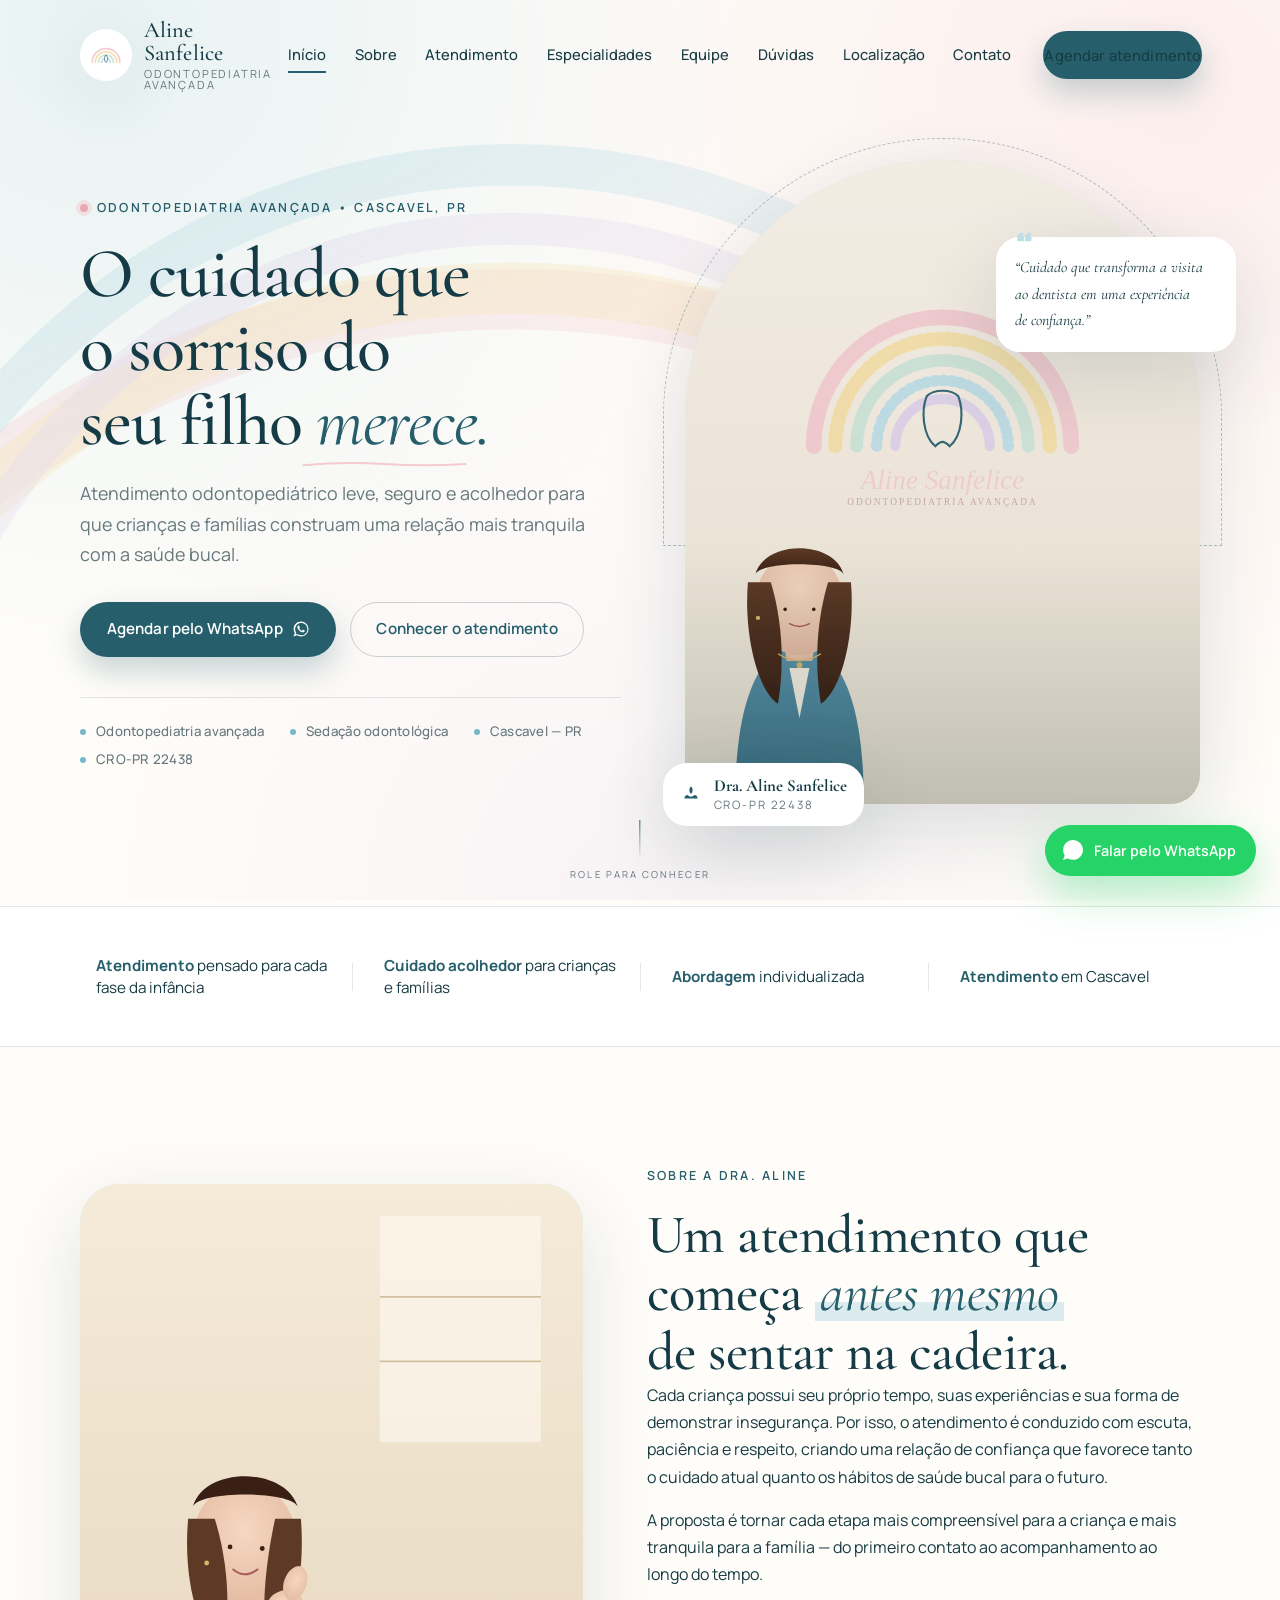
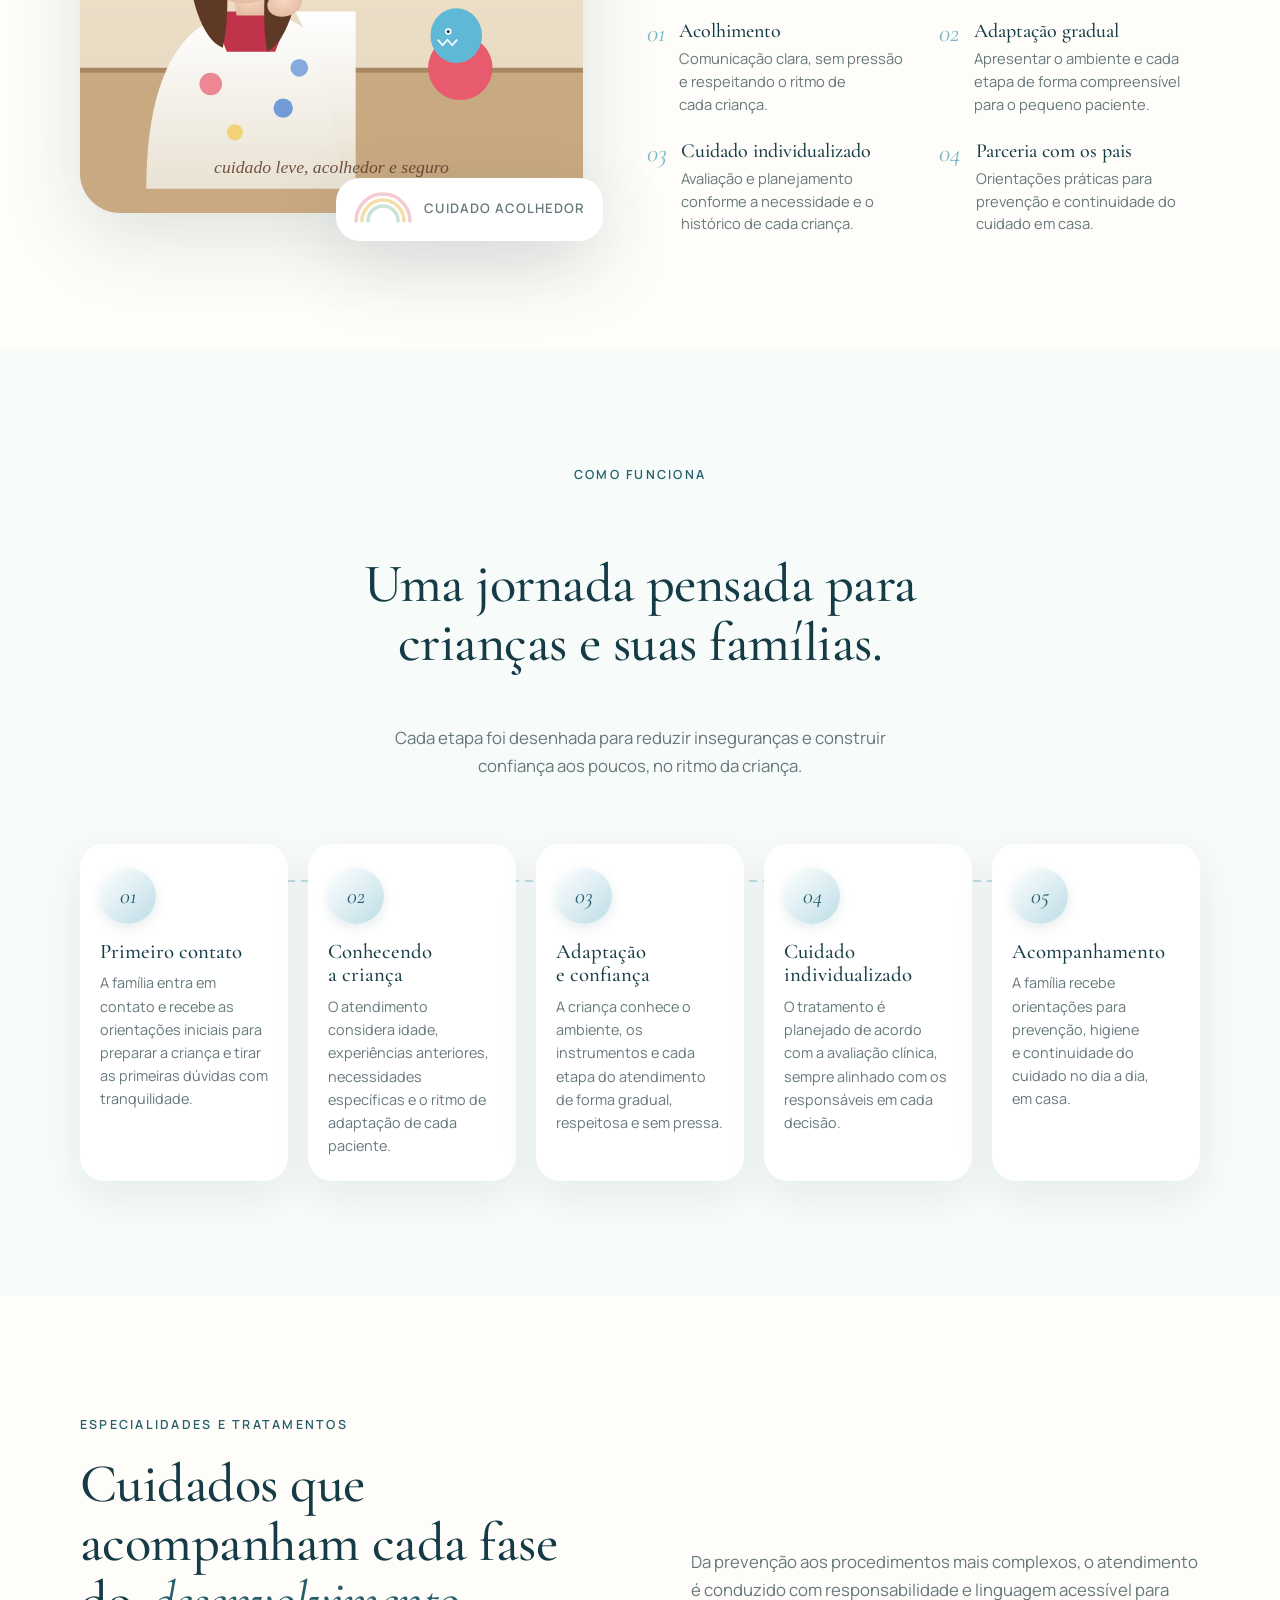
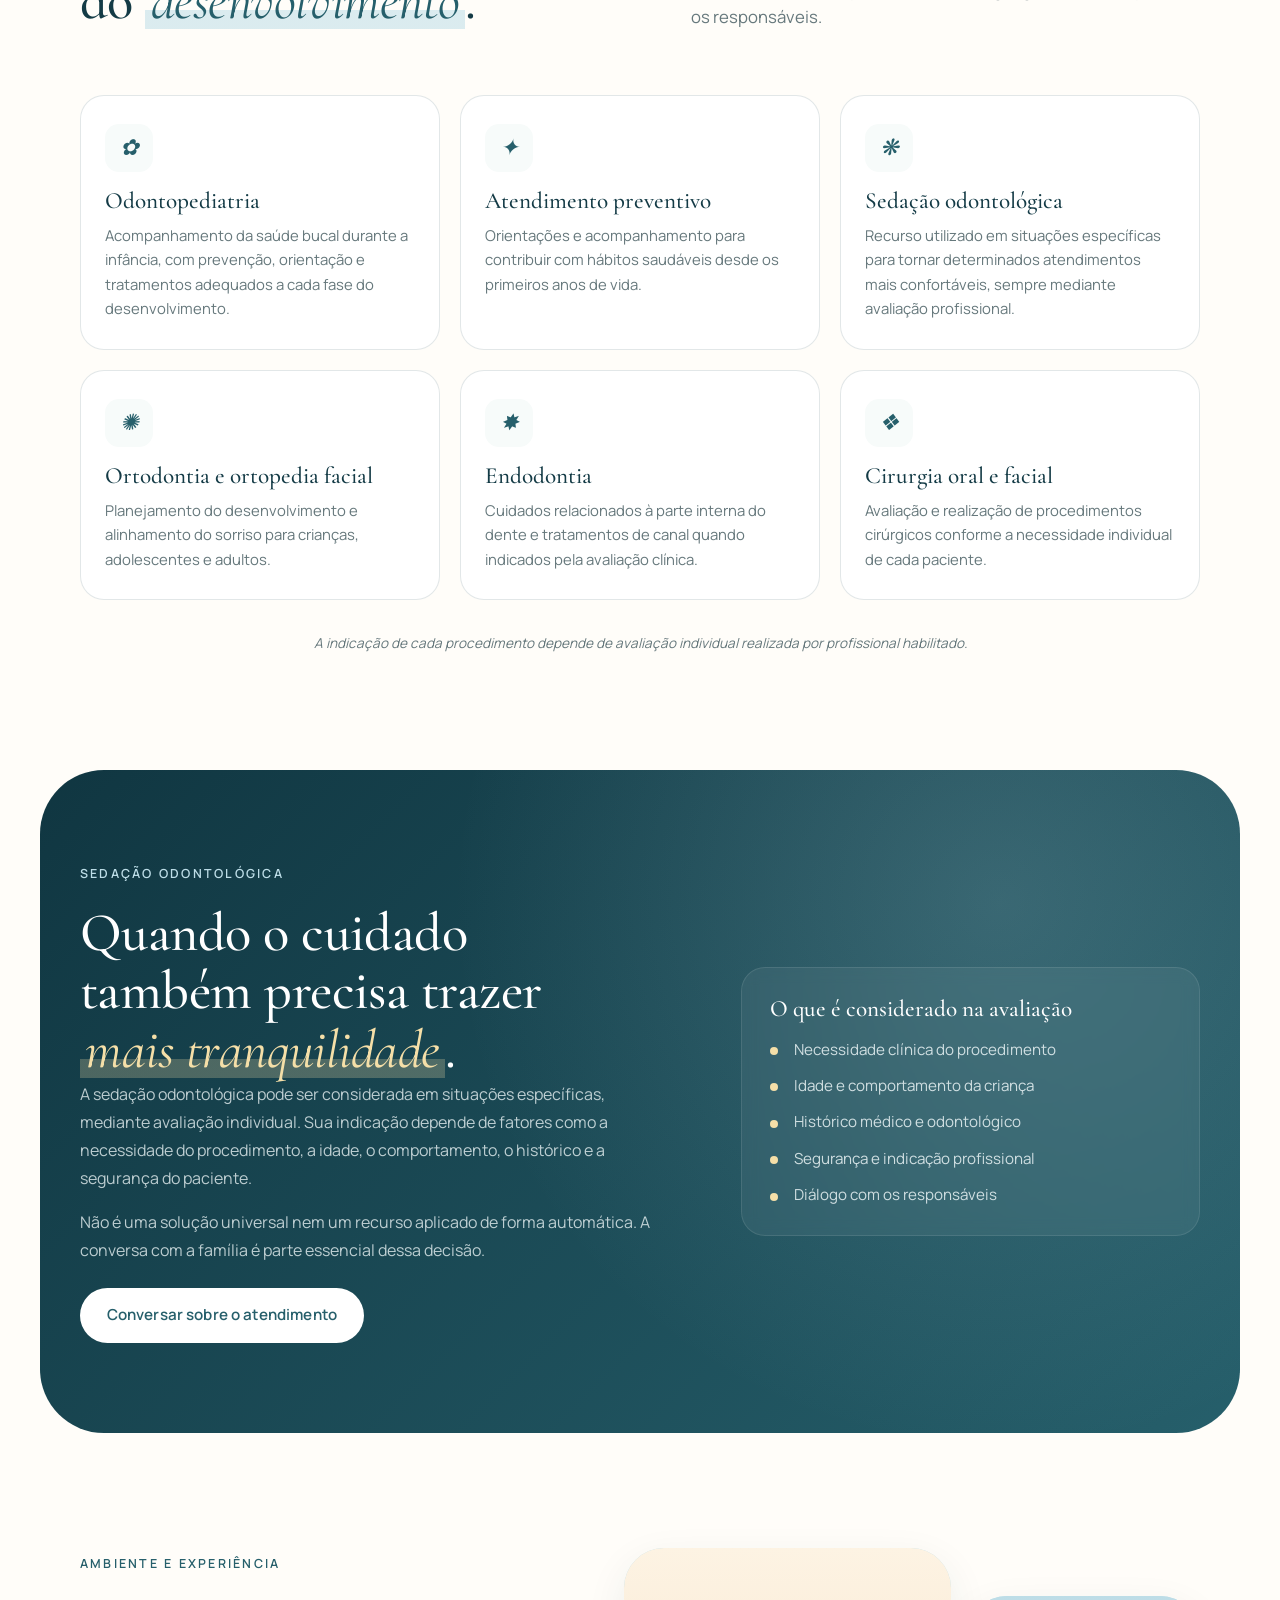
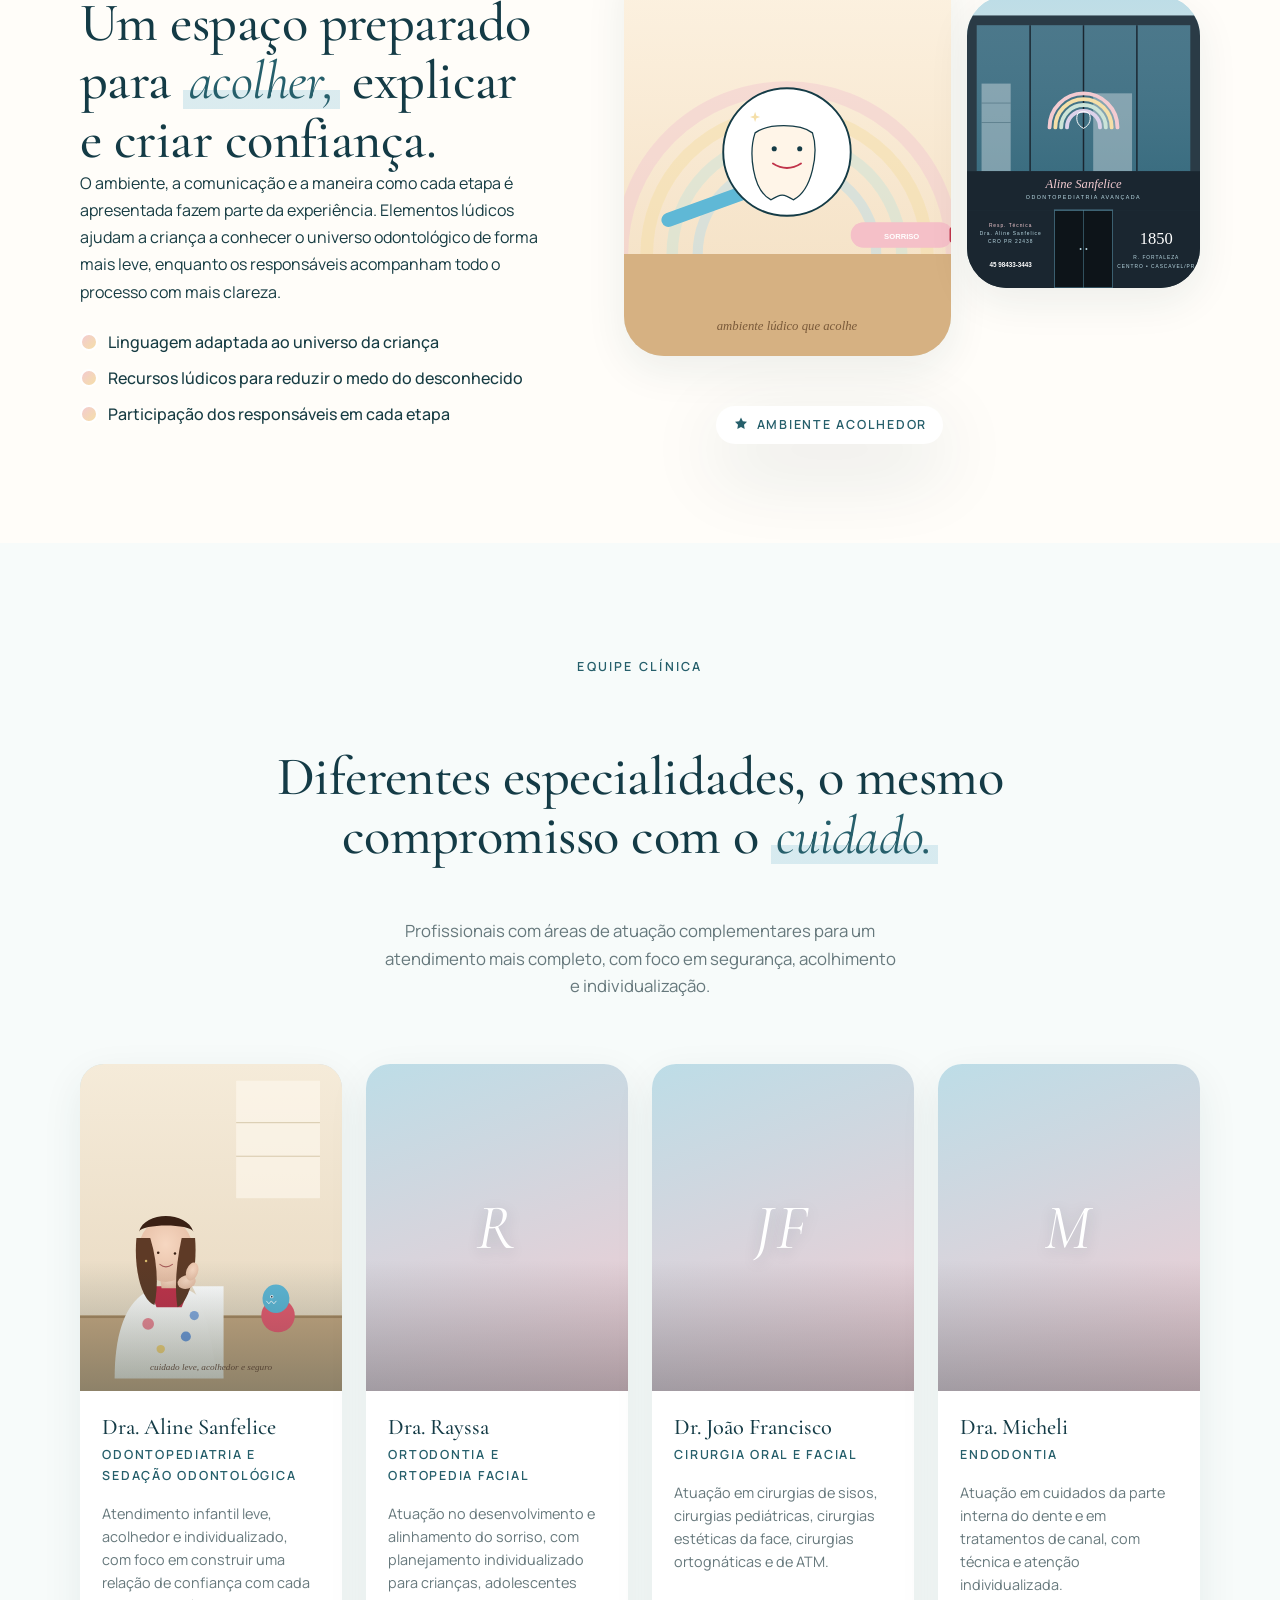
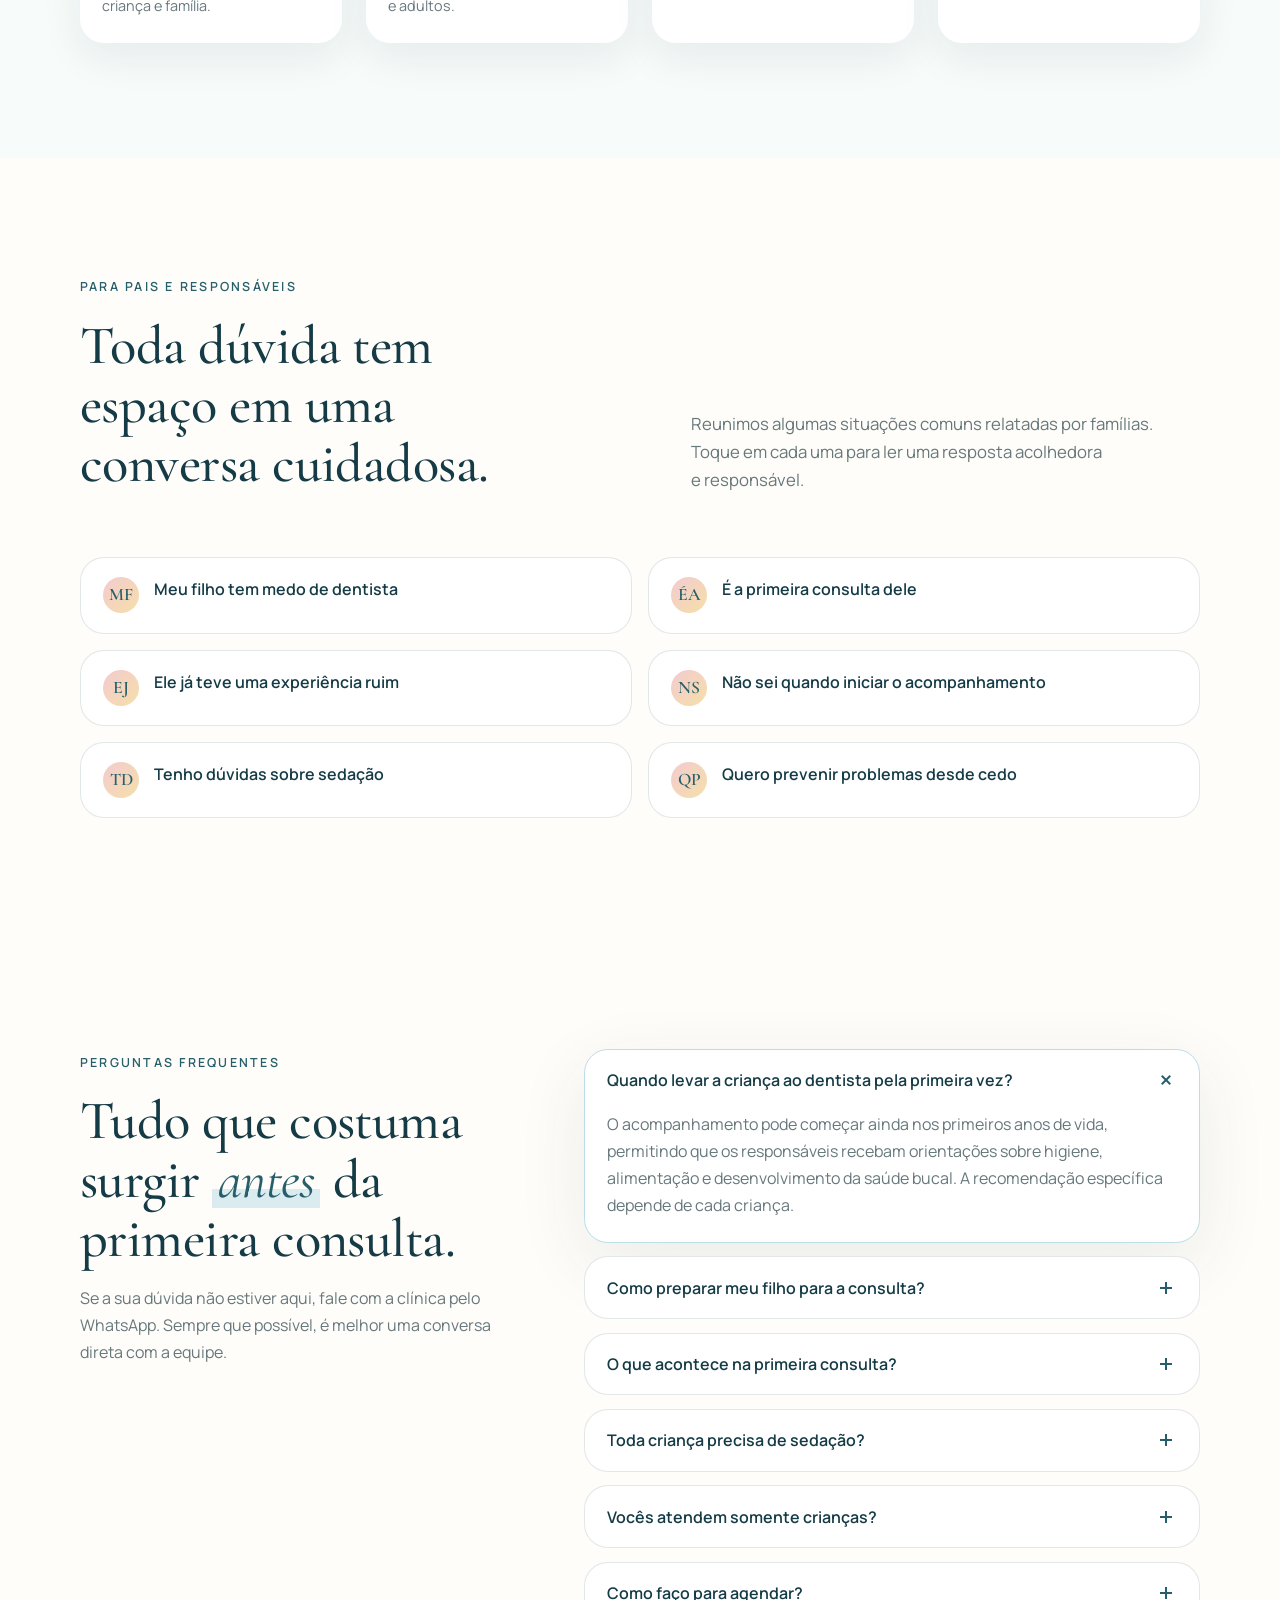
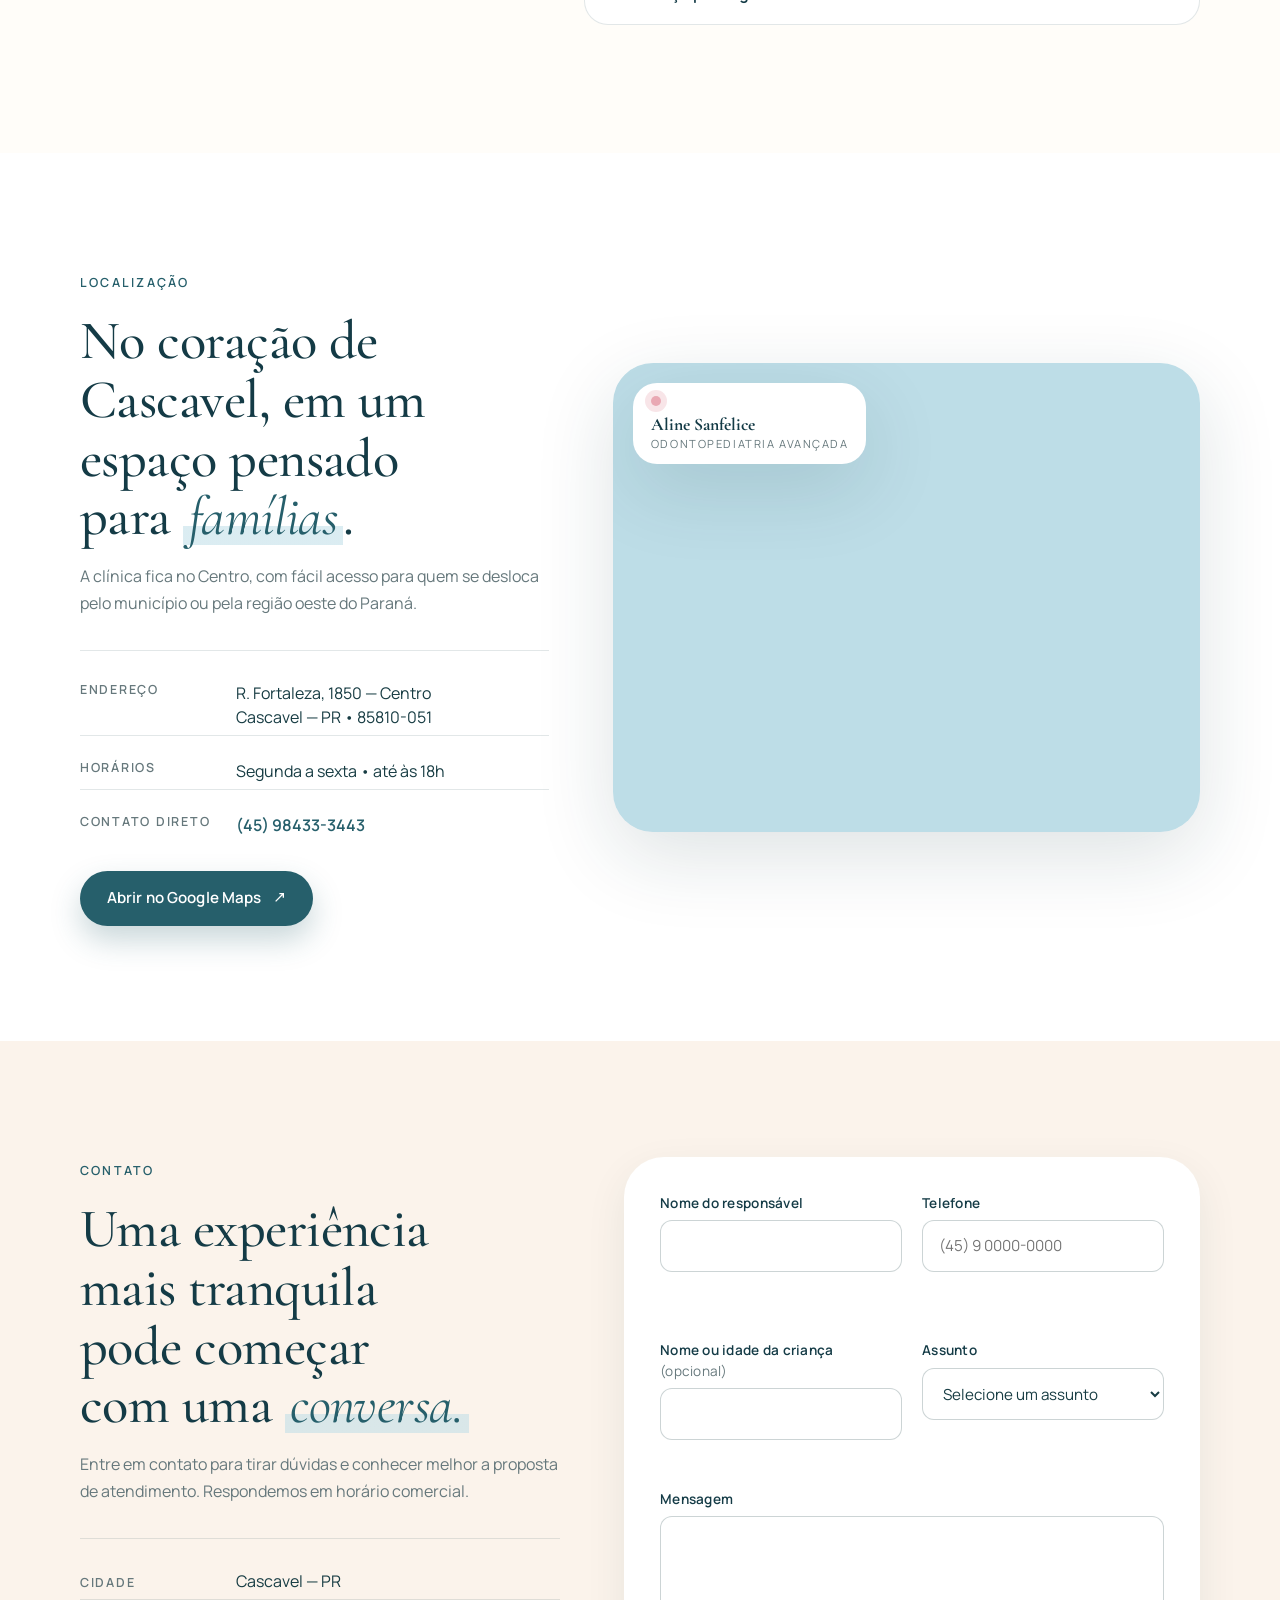
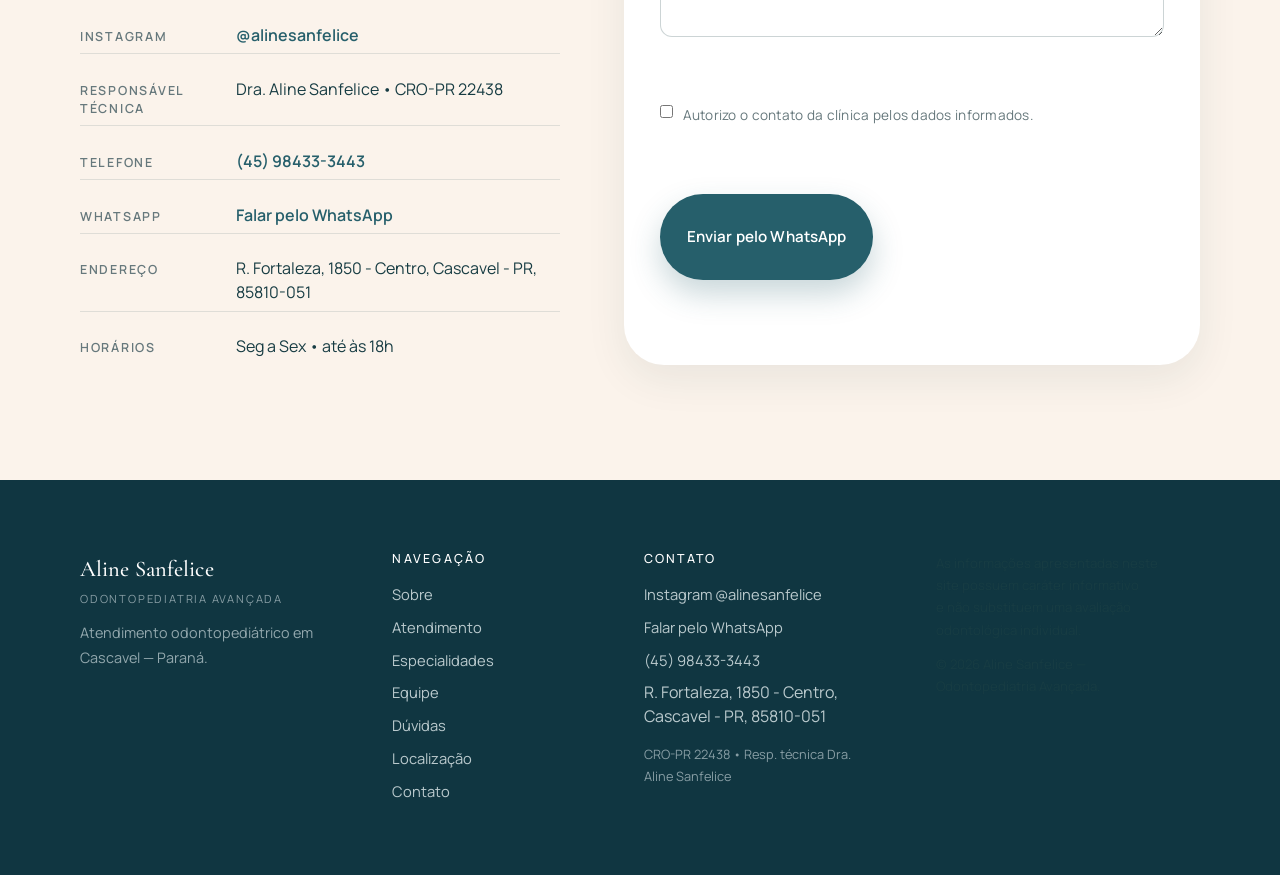
==== index.html @ 0d42df28 "feat: site institucional da Dra. Aline Sanfelice (versão demonstrativa) - HTML/CSS/JS puro, sem depe" ====
<!DOCTYPE html>
<html lang="pt-BR">
<head>
  <meta charset="UTF-8" />
  <meta name="viewport" content="width=device-width, initial-scale=1.0" />
  <meta name="theme-color" content="#fffdf9" />

  <title>Dra. Aline Sanfelice | Odontopediatria em Cascavel — PR</title>
  <meta name="description" content="Atendimento odontopediátrico leve e acolhedor em Cascavel, com cuidado individualizado para crianças e famílias. Conheça a Dra. Aline Sanfelice." />
  <meta name="author" content="Dra. Aline Sanfelice" />

  <meta property="og:type" content="website" />
  <meta property="og:locale" content="pt_BR" />
  <meta property="og:title" content="Dra. Aline Sanfelice | Odontopediatria em Cascavel — PR" />
  <meta property="og:description" content="Atendimento odontopediátrico leve e acolhedor em Cascavel, com cuidado individualizado para crianças e famílias." />
  <meta property="og:image" content="assets/images/aline-perfil.svg" />

  <meta name="twitter:card" content="summary_large_image" />
  <meta name="twitter:title" content="Dra. Aline Sanfelice | Odontopediatria em Cascavel — PR" />
  <meta name="twitter:description" content="Atendimento odontopediátrico leve e acolhedor em Cascavel." />
  <meta name="twitter:image" content="assets/images/aline-perfil.svg" />

  <link rel="icon" href="favicon/favicon.svg" type="image/svg+xml" />
  <link rel="apple-touch-icon" href="favicon/apple-touch-icon.png" />

  <link rel="preconnect" href="https://fonts.googleapis.com" />
  <link rel="preconnect" href="https://fonts.gstatic.com" crossorigin />
  <link href="https://fonts.googleapis.com/css2?family=Cormorant+Garamond:ital,wght@0,400;0,500;0,600;1,400&family=Manrope:wght@300;400;500;600;700&display=swap" rel="stylesheet" />

  <link rel="stylesheet" href="css/reset.css" />
  <link rel="stylesheet" href="css/variables.css" />
  <link rel="stylesheet" href="css/global.css" />
  <link rel="stylesheet" href="css/components.css" />
  <link rel="stylesheet" href="css/sections.css" />
  <link rel="stylesheet" href="css/responsive.css" />
</head>
<body>
  <a class="skip-link" href="#main">Pular para o conteúdo</a>

  <header class="site-header" id="site-header" data-elevated="false">
    <div class="container site-header__inner">
      <a class="brand" href="#top" aria-label="Início — Aline Sanfelice Odontopediatria Avançada">
        <span class="brand__mark" aria-hidden="true">
          <svg viewBox="0 0 60 36" xmlns="http://www.w3.org/2000/svg" focusable="false">
            <path d="M4 32 A26 26 0 0 1 56 32" fill="none" stroke="#f3cbd1" stroke-width="3" stroke-linecap="round"/>
            <path d="M10 32 A20 20 0 0 1 50 32" fill="none" stroke="#f5dfa8" stroke-width="3" stroke-linecap="round"/>
            <path d="M16 32 A14 14 0 0 1 44 32" fill="none" stroke="#cce4d8" stroke-width="3" stroke-linecap="round"/>
            <path d="M22 32 A8 8 0 0 1 38 32" fill="none" stroke="#bddde7" stroke-width="3" stroke-linecap="round"/>
            <path d="M30 18 C26 22 26 28 30 32 C34 28 34 22 30 18 Z" fill="#ffffff" stroke="#265f6b" stroke-width="1.4"/>
          </svg>
        </span>
        <span class="brand__text">
          <span class="brand__name">Aline Sanfelice</span>
          <span class="brand__sub">Odontopediatria Avançada</span>
        </span>
      </a>

      <button class="menu-toggle" id="menu-toggle" aria-expanded="false" aria-controls="primary-nav" aria-label="Abrir menu">
        <span></span><span></span><span></span>
      </button>

      <nav class="primary-nav" id="primary-nav" aria-label="Navegação principal">
        <ul>
          <li><a href="#top">Início</a></li>
          <li><a href="#sobre">Sobre</a></li>
          <li><a href="#atendimento">Atendimento</a></li>
          <li><a href="#especialidades">Especialidades</a></li>
          <li><a href="#equipe">Equipe</a></li>
          <li><a href="#duvidas">Dúvidas</a></li>
          <li><a href="#localizacao">Localização</a></li>
          <li><a href="#contato">Contato</a></li>
        </ul>
        <a class="button button--primary primary-nav__cta" href="#contato" data-cta="agendar">
          Agendar atendimento
        </a>
      </nav>
    </div>
  </header>

  <main id="main">
    <section class="hero" id="top">
      <div class="hero__backdrop" aria-hidden="true">
        <svg class="hero__arc" viewBox="0 0 800 800" preserveAspectRatio="xMidYMid slice" xmlns="http://www.w3.org/2000/svg">
          <defs>
            <linearGradient id="arcA" x1="0" x2="1" y1="0" y2="1">
              <stop offset="0%" stop-color="#f3cbd1" stop-opacity="0.55"/>
              <stop offset="100%" stop-color="#f3cbd1" stop-opacity="0"/>
            </linearGradient>
            <linearGradient id="arcB" x1="0" x2="1" y1="0" y2="1">
              <stop offset="0%" stop-color="#f5dfa8" stop-opacity="0.55"/>
              <stop offset="100%" stop-color="#f5dfa8" stop-opacity="0"/>
            </linearGradient>
            <linearGradient id="arcC" x1="0" x2="1" y1="0" y2="1">
              <stop offset="0%" stop-color="#bddde7" stop-opacity="0.65"/>
              <stop offset="100%" stop-color="#bddde7" stop-opacity="0"/>
            </linearGradient>
            <linearGradient id="arcD" x1="0" x2="1" y1="0" y2="1">
              <stop offset="0%" stop-color="#ddd2ea" stop-opacity="0.55"/>
              <stop offset="100%" stop-color="#ddd2ea" stop-opacity="0"/>
            </linearGradient>
          </defs>
          <path d="M-100 640 A 540 540 0 0 1 900 640" stroke="url(#arcA)" stroke-width="38" fill="none" stroke-linecap="round"/>
          <path d="M-60 640 A 480 480 0 0 1 860 640" stroke="url(#arcB)" stroke-width="32" fill="none" stroke-linecap="round"/>
          <path d="M-20 640 A 420 420 0 0 1 820 640" stroke="url(#arcC)" stroke-width="26" fill="none" stroke-linecap="round"/>
          <path d="M20 640 A 360 360 0 0 1 780 640" stroke="url(#arcD)" stroke-width="20" fill="none" stroke-linecap="round"/>
        </svg>
      </div>

      <div class="container hero__grid">
        <div class="hero__content">
          <span class="eyebrow">
            <span class="eyebrow__dot" aria-hidden="true"></span>
            Odontopediatria avançada • Cascavel, PR
          </span>
          <h1 class="hero__title">
            O cuidado que o sorriso do seu filho<em> merece.</em>
          </h1>
          <p class="hero__lead">
            Atendimento odontopediátrico leve, seguro e acolhedor para que crianças e famílias construam uma relação mais tranquila com a saúde bucal.
          </p>

          <div class="hero__actions">
            <a class="button button--primary" href="#contato" data-cta="whatsapp">
              <span>Agendar pelo WhatsApp</span>
              <svg viewBox="0 0 24 24" width="18" height="18" aria-hidden="true"><path fill="currentColor" d="M12.04 2C6.58 2 2.13 6.45 2.13 11.91c0 1.94.54 3.78 1.56 5.4L2 22l4.84-1.59a9.95 9.95 0 0 0 5.2 1.45h.01c5.46 0 9.91-4.45 9.91-9.91c0-2.65-1.03-5.14-2.9-7.01A9.84 9.84 0 0 0 12.04 2zm0 18.03h-.01a8.13 8.13 0 0 1-4.15-1.13l-.3-.18l-2.87.94l.96-2.8l-.2-.31a8.13 8.13 0 0 1-1.24-4.34c0-4.5 3.66-8.16 8.16-8.16c2.18 0 4.23.85 5.78 2.39a8.12 8.12 0 0 1 2.38 5.78c0 4.5-3.66 8.16-8.16 8.16zm4.47-6.11c-.24-.12-1.45-.71-1.67-.79c-.22-.08-.39-.12-.55.12c-.16.24-.62.79-.76.95c-.14.16-.28.18-.52.06c-.24-.12-1.02-.38-1.94-1.2c-.72-.64-1.21-1.43-1.35-1.67c-.14-.24-.02-.37.1-.49c.11-.11.24-.28.36-.42c.12-.14.16-.24.24-.4c.08-.16.04-.3-.02-.42c-.06-.12-.55-1.33-.75-1.82c-.2-.48-.4-.41-.55-.42l-.47-.01c-.16 0-.42.06-.64.3c-.22.24-.84.82-.84 2c0 1.18.86 2.32.98 2.48c.12.16 1.7 2.6 4.13 3.65c.58.25 1.03.4 1.38.51c.58.18 1.11.16 1.53.1c.47-.07 1.45-.59 1.66-1.16c.21-.57.21-1.05.14-1.16c-.06-.11-.22-.18-.46-.3z"/></svg>
            </a>
            <a class="button button--ghost" href="#atendimento">Conhecer o atendimento</a>
          </div>

          <ul class="hero__meta" aria-label="Informações principais">
            <li><span>Odontopediatria avançada</span></li>
            <li><span>Sedação odontológica</span></li>
            <li><span>Cascavel — PR</span></li>
            <li><span>CRO-PR 22438</span></li>
          </ul>
        </div>

        <div class="hero__visual">
          <div class="hero__portrait">
            <div class="hero__frame">
              <img src="assets/images/aline-perfil.svg" alt="Dra. Aline Sanfelice ao lado da identidade visual da clínica de odontopediatria" width="720" height="900" fetchpriority="high" />
            </div>

            <div class="hero__badge" aria-hidden="true">
              <svg viewBox="0 0 40 40" width="22" height="22"><path fill="#265f6b" d="M20 6c-4 4-4 10 0 14c4-4 4-10 0-14zm-6 16c-3 0-6 2-6 6h24c0-4-3-6-6-6c-2 2-4 3-6 3s-4-1-6-3z"/></svg>
              <div>
                <strong>Dra. Aline Sanfelice</strong>
                <span>CRO-PR 22438</span>
              </div>
            </div>

            <div class="hero__quote" aria-hidden="true">
              <svg viewBox="0 0 24 24" width="20" height="20" class="hero__quote-mark"><path fill="#bddde7" d="M7 7h5l-2 4h2v6H4v-6l3-4zm9 0h5l-2 4h2v6h-8v-6l3-4z"/></svg>
              <p>“Cuidado que transforma a visita ao dentista em uma experiência de confiança.”</p>
            </div>
          </div>
        </div>
      </div>

      <div class="hero__scroll" aria-hidden="true">
        <span></span>
        <small>role para conhecer</small>
      </div>
    </section>

    <section class="trust" aria-label="Pilares do atendimento">
      <div class="container">
        <ul class="trust__list">
          <li><strong>Atendimento</strong> pensado para cada fase da infância</li>
          <li><strong>Cuidado acolhedor</strong> para crianças e famílias</li>
          <li><strong>Abordagem</strong> individualizada</li>
          <li><strong>Atendimento</strong> em Cascavel</li>
        </ul>
      </div>
    </section>

    <section class="about" id="sobre">
      <div class="container about__grid">
        <div class="about__visual">
          <figure class="about__figure about__figure--main">
            <img src="assets/images/aline-clinica.svg" alt="Dra. Aline Sanfelice em momento de atendimento infantil com brinquedos lúdicos" loading="lazy" width="640" height="780" />
          </figure>
          <div class="about__sticker" aria-hidden="true">
            <svg viewBox="0 0 100 60" xmlns="http://www.w3.org/2000/svg">
              <path d="M5 50 A45 45 0 0 1 95 50" stroke="#f3cbd1" stroke-width="6" fill="none" stroke-linecap="round"/>
              <path d="M15 50 A35 35 0 0 1 85 50" stroke="#f5dfa8" stroke-width="6" fill="none" stroke-linecap="round"/>
              <path d="M25 50 A25 25 0 0 1 75 50" stroke="#cce4d8" stroke-width="6" fill="none" stroke-linecap="round"/>
            </svg>
            <span>cuidado acolhedor</span>
          </div>
        </div>

        <div class="about__content">
          <span class="eyebrow">Sobre a Dra. Aline</span>
          <h2 class="section-title">
            Um atendimento que começa <em>antes mesmo</em> de sentar na cadeira.
          </h2>
          <p>
            Cada criança possui seu próprio tempo, suas experiências e sua forma de demonstrar insegurança. Por isso, o atendimento é conduzido com escuta, paciência e respeito, criando uma relação de confiança que favorece tanto o cuidado atual quanto os hábitos de saúde bucal para o futuro.
          </p>
          <p>
            A proposta é tornar cada etapa mais compreensível para a criança e mais tranquila para a família — do primeiro contato ao acompanhamento ao longo do tempo.
          </p>

          <ul class="about__pillars">
            <li>
              <span class="about__pillar-mark" aria-hidden="true">01</span>
              <div>
                <h3>Acolhimento</h3>
                <p>Comunicação clara, sem pressão e respeitando o ritmo de cada criança.</p>
              </div>
            </li>
            <li>
              <span class="about__pillar-mark" aria-hidden="true">02</span>
              <div>
                <h3>Adaptação gradual</h3>
                <p>Apresentar o ambiente e cada etapa de forma compreensível para o pequeno paciente.</p>
              </div>
            </li>
            <li>
              <span class="about__pillar-mark" aria-hidden="true">03</span>
              <div>
                <h3>Cuidado individualizado</h3>
                <p>Avaliação e planejamento conforme a necessidade e o histórico de cada criança.</p>
              </div>
            </li>
            <li>
              <span class="about__pillar-mark" aria-hidden="true">04</span>
              <div>
                <h3>Parceria com os pais</h3>
                <p>Orientações práticas para prevenção e continuidade do cuidado em casa.</p>
              </div>
            </li>
          </ul>
        </div>
      </div>
    </section>

    <section class="journey" id="atendimento">
      <div class="container">
        <header class="section-header section-header--centered">
          <span class="eyebrow">Como funciona</span>
          <h2 class="section-title">Uma jornada pensada para crianças e suas famílias.</h2>
          <p class="section-lead">Cada etapa foi desenhada para reduzir inseguranças e construir confiança aos poucos, no ritmo da criança.</p>
        </header>

        <ol class="journey__steps" id="journey-steps"></ol>
      </div>
    </section>

    <section class="specialties" id="especialidades">
      <div class="container">
        <header class="section-header">
          <div>
            <span class="eyebrow">Especialidades e tratamentos</span>
            <h2 class="section-title">Cuidados que acompanham cada fase do <em>desenvolvimento</em>.</h2>
          </div>
          <p class="section-lead">
            Da prevenção aos procedimentos mais complexos, o atendimento é conduzido com responsabilidade e linguagem acessível para os responsáveis.
          </p>
        </header>

        <div class="specialties__grid" id="specialties-grid"></div>

        <p class="specialties__note">
          A indicação de cada procedimento depende de avaliação individual realizada por profissional habilitado.
        </p>
      </div>
    </section>

    <section class="sedation">
      <div class="container sedation__grid">
        <div class="sedation__content">
          <span class="eyebrow eyebrow--light">Sedação odontológica</span>
          <h2 class="section-title section-title--light">
            Quando o cuidado também precisa trazer <em>mais tranquilidade</em>.
          </h2>
          <p>
            A sedação odontológica pode ser considerada em situações específicas, mediante avaliação individual. Sua indicação depende de fatores como a necessidade do procedimento, a idade, o comportamento, o histórico e a segurança do paciente.
          </p>
          <p>
            Não é uma solução universal nem um recurso aplicado de forma automática. A conversa com a família é parte essencial dessa decisão.
          </p>
          <a class="button button--light" href="#contato">Conversar sobre o atendimento</a>
        </div>
        <aside class="sedation__panel" aria-label="Pontos considerados na avaliação">
          <h3>O que é considerado na avaliação</h3>
          <ul>
            <li>Necessidade clínica do procedimento</li>
            <li>Idade e comportamento da criança</li>
            <li>Histórico médico e odontológico</li>
            <li>Segurança e indicação profissional</li>
            <li>Diálogo com os responsáveis</li>
          </ul>
        </aside>
      </div>
    </section>

    <section class="ambience">
      <div class="container ambience__grid">
        <div class="ambience__content">
          <span class="eyebrow">Ambiente e experiência</span>
          <h2 class="section-title">
            Um espaço preparado para <em>acolher,</em> explicar e criar confiança.
          </h2>
          <p>
            O ambiente, a comunicação e a maneira como cada etapa é apresentada fazem parte da experiência. Elementos lúdicos ajudam a criança a conhecer o universo odontológico de forma mais leve, enquanto os responsáveis acompanham todo o processo com mais clareza.
          </p>
          <ul class="ambience__list">
            <li>Linguagem adaptada ao universo da criança</li>
            <li>Recursos lúdicos para reduzir o medo do desconhecido</li>
            <li>Participação dos responsáveis em cada etapa</li>
          </ul>
        </div>
        <div class="ambience__media">
          <figure class="ambience__figure ambience__figure--a">
            <img src="assets/images/aline-brinquedos.svg" alt="Dra. Aline com brinquedos odontológicos utilizados no atendimento infantil" loading="lazy" width="640" height="640" />
          </figure>
          <figure class="ambience__figure ambience__figure--b">
            <img src="assets/images/clinica-fachada.svg" alt="Fachada da clínica Aline Sanfelice Odontopediatria Avançada em Cascavel" loading="lazy" width="480" height="600" />
          </figure>
          <div class="ambience__chip" aria-hidden="true">
            <svg viewBox="0 0 24 24" width="18" height="18"><path fill="#265f6b" d="M12 2l2.4 5 5.6.8-4 3.9.9 5.6L12 14.8 7.1 17.3 8 11.7 4 7.8l5.6-.8L12 2z"/></svg>
            ambiente acolhedor
          </div>
        </div>
      </div>
    </section>

    <section class="team" id="equipe">
      <div class="container">
        <header class="section-header section-header--centered">
          <span class="eyebrow">Equipe clínica</span>
          <h2 class="section-title">Diferentes especialidades, o mesmo compromisso com o <em>cuidado.</em></h2>
          <p class="section-lead">
            Profissionais com áreas de atuação complementares para um atendimento mais completo, com foco em segurança, acolhimento e individualização.
          </p>
        </header>
        <div class="team__grid" id="team-grid"></div>
      </div>
    </section>

    <section class="concerns">
      <div class="container">
        <header class="section-header">
          <div>
            <span class="eyebrow">Para pais e responsáveis</span>
            <h2 class="section-title">Toda dúvida tem espaço em uma conversa cuidadosa.</h2>
          </div>
          <p class="section-lead">
            Reunimos algumas situações comuns relatadas por famílias. Toque em cada uma para ler uma resposta acolhedora e responsável.
          </p>
        </header>
        <div class="concerns__panel" id="concerns-panel"></div>
      </div>
    </section>

    <section class="faq" id="duvidas">
      <div class="container faq__grid">
        <div class="faq__intro">
          <span class="eyebrow">Perguntas frequentes</span>
          <h2 class="section-title">Tudo que costuma surgir <em>antes</em> da primeira consulta.</h2>
          <p>Se a sua dúvida não estiver aqui, fale com a clínica pelo WhatsApp. Sempre que possível, é melhor uma conversa direta com a equipe.</p>
        </div>
        <div class="faq__list" id="faq-list"></div>
      </div>
    </section>

    <section class="location" id="localizacao">
      <div class="container location__grid">
        <div class="location__content">
          <span class="eyebrow">Localização</span>
          <h2 class="section-title">No coração de Cascavel, em um espaço pensado para <em>famílias</em>.</h2>
          <p>A clínica fica no Centro, com fácil acesso para quem se desloca pelo município ou pela região oeste do Paraná.</p>
          <ul class="location__info">
            <li>
              <strong>Endereço</strong>
              <span>R. Fortaleza, 1850 — Centro<br/>Cascavel — PR • 85810-051</span>
            </li>
            <li>
              <strong>Horários</strong>
              <span>Segunda a sexta • até às 18h</span>
            </li>
            <li>
              <strong>Contato direto</strong>
              <span><a href="tel:+5545984333443">(45) 98433-3443</a></span>
            </li>
          </ul>
          <a class="button button--primary" href="https://maps.app.goo.gl/1zPVbfsscRTXwTze8" target="_blank" rel="noopener">
            <span>Abrir no Google Maps</span>
            <svg viewBox="0 0 24 24" width="16" height="16" aria-hidden="true"><path fill="currentColor" d="M14 3v2h3.59l-9.83 9.83 1.41 1.41L19 6.41V10h2V3z"/></svg>
          </a>
        </div>
        <div class="location__map">
          <iframe
            title="Mapa da localização — R. Fortaleza, 1850, Cascavel-PR"
            src="https://www.google.com/maps?q=R.%20Fortaleza%2C%201850%2C%20Centro%2C%20Cascavel%20-%20PR&output=embed"
            loading="lazy"
            referrerpolicy="no-referrer-when-downgrade"
            allowfullscreen></iframe>
          <div class="location__pin" aria-hidden="true">
            <span class="location__pin-dot"></span>
            <strong>Aline Sanfelice</strong>
            <small>Odontopediatria Avançada</small>
          </div>
        </div>
      </div>
    </section>

    <section class="contact" id="contato">
      <div class="container contact__grid">
        <div class="contact__intro">
          <span class="eyebrow">Contato</span>
          <h2 class="section-title">Uma experiência mais tranquila pode começar com uma <em>conversa.</em></h2>
          <p>Entre em contato para tirar dúvidas e conhecer melhor a proposta de atendimento. Respondemos em horário comercial.</p>

          <ul class="contact__info" id="contact-info">
            <li data-info="city"><strong>Cidade</strong><span>Cascavel — PR</span></li>
            <li data-info="instagram"><strong>Instagram</strong><a href="https://www.instagram.com/alinesanfelice/" target="_blank" rel="noopener">@alinesanfelice</a></li>
            <li data-info="cro"><strong>Responsável técnica</strong><span>Dra. Aline Sanfelice • CRO-PR 22438</span></li>
            <li data-info="phone" hidden><strong>Telefone</strong><a href="#"></a></li>
            <li data-info="whatsapp" hidden><strong>WhatsApp</strong><a href="#" target="_blank" rel="noopener"></a></li>
            <li data-info="email" hidden><strong>E-mail</strong><a href="#"></a></li>
            <li data-info="address" hidden><strong>Endereço</strong><span></span></li>
            <li data-info="hours" hidden><strong>Horários</strong><span></span></li>
          </ul>
        </div>

        <form class="contact__form" id="contact-form" novalidate>
          <div class="field">
            <label for="responsavel">Nome do responsável</label>
            <input type="text" id="responsavel" name="responsavel" required autocomplete="name" />
            <small class="field__error" data-error-for="responsavel"></small>
          </div>

          <div class="field">
            <label for="telefone">Telefone</label>
            <input type="tel" id="telefone" name="telefone" required autocomplete="tel" placeholder="(45) 9 0000-0000" />
            <small class="field__error" data-error-for="telefone"></small>
          </div>

          <div class="field">
            <label for="crianca">Nome ou idade da criança <span>(opcional)</span></label>
            <input type="text" id="crianca" name="crianca" />
          </div>

          <div class="field">
            <label for="assunto">Assunto</label>
            <select id="assunto" name="assunto" required>
              <option value="">Selecione um assunto</option>
              <option value="Primeira consulta">Primeira consulta</option>
              <option value="Acompanhamento">Acompanhamento</option>
              <option value="Sedação odontológica">Sedação odontológica</option>
              <option value="Ortodontia">Ortodontia</option>
              <option value="Outras dúvidas">Outras dúvidas</option>
            </select>
            <small class="field__error" data-error-for="assunto"></small>
          </div>

          <div class="field field--full">
            <label for="mensagem">Mensagem</label>
            <textarea id="mensagem" name="mensagem" rows="4" required></textarea>
            <small class="field__error" data-error-for="mensagem"></small>
          </div>

          <div class="field field--full field--check">
            <label>
              <input type="checkbox" id="autorizacao" name="autorizacao" required />
              <span>Autorizo o contato da clínica pelos dados informados.</span>
            </label>
            <small class="field__error" data-error-for="autorizacao"></small>
          </div>

          <button type="submit" class="button button--primary contact__submit">
            <span>Enviar pelo WhatsApp</span>
          </button>

          <p class="contact__feedback" id="contact-feedback" role="status" aria-live="polite"></p>
        </form>
      </div>
    </section>
  </main>

  <footer class="site-footer">
    <div class="container site-footer__grid">
      <div class="site-footer__brand">
        <span class="brand__name">Aline Sanfelice</span>
        <span class="brand__sub">Odontopediatria Avançada</span>
        <p>Atendimento odontopediátrico em Cascavel — Paraná.</p>
      </div>

      <nav class="site-footer__nav" aria-label="Navegação do rodapé">
        <h3>Navegação</h3>
        <ul>
          <li><a href="#sobre">Sobre</a></li>
          <li><a href="#atendimento">Atendimento</a></li>
          <li><a href="#especialidades">Especialidades</a></li>
          <li><a href="#equipe">Equipe</a></li>
          <li><a href="#duvidas">Dúvidas</a></li>
          <li><a href="#localizacao">Localização</a></li>
          <li><a href="#contato">Contato</a></li>
        </ul>
      </nav>

      <div class="site-footer__contact" id="site-footer-contact">
        <h3>Contato</h3>
        <ul>
          <li><a href="https://www.instagram.com/alinesanfelice/" target="_blank" rel="noopener">Instagram @alinesanfelice</a></li>
          <li data-info="whatsapp" hidden><a href="#" target="_blank" rel="noopener">WhatsApp</a></li>
          <li data-info="phone" hidden><a href="#"></a></li>
          <li data-info="email" hidden><a href="#"></a></li>
          <li data-info="address" hidden><span></span></li>
        </ul>
        <p class="site-footer__cro">CRO-PR 22438 • Resp. técnica Dra. Aline Sanfelice</p>
      </div>

      <div class="site-footer__notice">
        <p>As informações apresentadas neste site possuem caráter informativo e não substituem uma avaliação odontológica individual.</p>
        <p>&copy; <span id="footer-year"></span> Aline Sanfelice — Odontopediatria Avançada.</p>
      </div>
    </div>
  </footer>

  <a class="whatsapp-floating" id="whatsapp-floating" href="#" target="_blank" rel="noopener" aria-label="Falar pelo WhatsApp" hidden>
    <svg viewBox="0 0 24 24" width="24" height="24" aria-hidden="true"><path fill="currentColor" d="M12.04 2C6.58 2 2.13 6.45 2.13 11.91c0 1.94.54 3.78 1.56 5.4L2 22l4.84-1.59a9.95 9.95 0 0 0 5.2 1.45h.01c5.46 0 9.91-4.45 9.91-9.91c0-2.65-1.03-5.14-2.9-7.01A9.84 9.84 0 0 0 12.04 2zm4.47 11.92c-.24-.12-1.45-.71-1.67-.79c-.22-.08-.39-.12-.55.12c-.16.24-.62.79-.76.95c-.14.16-.28.18-.52.06c-.24-.12-1.02-.38-1.94-1.2c-.72-.64-1.21-1.43-1.35-1.67c-.14-.24-.02-.37.1-.49c.11-.11.24-.28.36-.42c.12-.14.16-.24.24-.4c.08-.16.04-.3-.02-.42c-.06-.12-.55-1.33-.75-1.82c-.2-.48-.4-.41-.55-.42l-.47-.01c-.16 0-.42.06-.64.3c-.22.24-.84.82-.84 2c0 1.18.86 2.32.98 2.48c.12.16 1.7 2.6 4.13 3.65c.58.25 1.03.4 1.38.51c.58.18 1.11.16 1.53.1c.47-.07 1.45-.59 1.66-1.16c.21-.57.21-1.05.14-1.16c-.06-.11-.22-.18-.46-.3z"/></svg>
    <span>Falar pelo WhatsApp</span>
  </a>

  <script type="module" src="js/main.js"></script>
</body>
</html>
---- css/variables.css ----
:root {
  --color-background: #fffdf9;
  --color-surface: #ffffff;
  --color-surface-soft: #f7fbfa;
  --color-surface-warm: #fbf3eb;

  --color-text: #173c43;
  --color-text-soft: #66787c;
  --color-heading: #143b46;

  --color-blue-soft: #bddde7;
  --color-blue: #77b7ca;
  --color-blue-deep: #265f6b;
  --color-blue-ink: #103641;

  --color-pink-soft: #f3cbd1;
  --color-pink: #e9a8b3;
  --color-yellow-soft: #f5dfa8;
  --color-green-soft: #cce4d8;
  --color-lilac-soft: #ddd2ea;

  --color-border: rgba(23, 60, 67, 0.12);
  --color-border-strong: rgba(23, 60, 67, 0.22);
  --color-overlay: rgba(16, 47, 54, 0.68);

  --font-heading: "Cormorant Garamond", Georgia, "Times New Roman", serif;
  --font-body: "Manrope", system-ui, -apple-system, "Segoe UI", Arial, sans-serif;

  --container-width: 1200px;
  --container-padding: clamp(1.25rem, 4vw, 2.5rem);

  --section-spacing: clamp(4.5rem, 9vw, 8.5rem);

  --radius-small: 12px;
  --radius-medium: 24px;
  --radius-large: 40px;
  --radius-xlarge: 64px;
  --radius-pill: 999px;

  --shadow-soft: 0 20px 70px rgba(23, 60, 67, 0.09);
  --shadow-medium: 0 24px 80px rgba(23, 60, 67, 0.14);
  --shadow-card: 0 14px 40px rgba(23, 60, 67, 0.08);

  --transition-fast: 180ms ease;
  --transition-base: 320ms ease;
  --transition-slow: 650ms cubic-bezier(0.22, 1, 0.36, 1);
}
---- css/global.css ----
body {
  font-family: var(--font-body);
  font-size: 1rem;
  font-weight: 400;
  color: var(--color-text);
  background: var(--color-background);
  background-image:
    radial-gradient(circle at 8% 4%, rgba(189, 221, 231, 0.35), transparent 45%),
    radial-gradient(circle at 92% 12%, rgba(243, 203, 209, 0.28), transparent 50%),
    radial-gradient(circle at 50% 100%, rgba(221, 210, 234, 0.22), transparent 55%);
  background-attachment: fixed;
  overflow-x: hidden;
}

body.no-scroll { overflow: hidden; }

.container {
  width: 100%;
  max-width: var(--container-width);
  margin-inline: auto;
  padding-inline: var(--container-padding);
}

.skip-link {
  position: absolute;
  top: -100px;
  left: 1rem;
  background: var(--color-blue-deep);
  color: #fff;
  padding: 0.75rem 1.25rem;
  border-radius: var(--radius-small);
  z-index: 999;
  transition: top var(--transition-base);
}
.skip-link:focus { top: 1rem; }

main { position: relative; }

section { position: relative; padding-block: var(--section-spacing); }

.eyebrow {
  display: inline-flex;
  align-items: center;
  gap: 0.55rem;
  font-family: var(--font-body);
  font-size: 0.78rem;
  letter-spacing: 0.18em;
  text-transform: uppercase;
  color: var(--color-blue-deep);
  font-weight: 600;
  margin-bottom: 1.25rem;
}
.eyebrow__dot {
  width: 8px; height: 8px; border-radius: 50%;
  background: var(--color-pink);
  box-shadow: 0 0 0 4px rgba(233, 168, 179, 0.25);
}
.eyebrow--light { color: var(--color-blue-soft); }
.eyebrow--light .eyebrow__dot { background: var(--color-yellow-soft); box-shadow: 0 0 0 4px rgba(245, 223, 168, 0.2); }

.section-title {
  font-family: var(--font-heading);
  font-weight: 500;
  font-size: clamp(2rem, 4.4vw, 3.4rem);
  color: var(--color-heading);
  letter-spacing: -0.01em;
  line-height: 1.08;
}
.section-title em {
  font-style: italic;
  font-weight: 400;
  color: var(--color-blue-deep);
  background: linear-gradient(180deg, transparent 64%, rgba(189, 221, 231, 0.55) 64%, rgba(189, 221, 231, 0.55) 92%, transparent 92%);
  padding: 0 0.1em;
}
.section-title--light { color: #fff; }
.section-title--light em { color: var(--color-yellow-soft); background: linear-gradient(180deg, transparent 64%, rgba(245, 223, 168, 0.25) 64%, rgba(245, 223, 168, 0.25) 92%, transparent 92%); }

.section-header {
  display: grid;
  grid-template-columns: 1.1fr 1fr;
  gap: clamp(1.5rem, 4vw, 3.5rem);
  align-items: end;
  margin-bottom: clamp(2.5rem, 5vw, 4rem);
}
.section-header--centered {
  grid-template-columns: 1fr;
  text-align: center;
  justify-items: center;
  max-width: 760px;
  margin-inline: auto;
}
.section-lead {
  font-size: 1.05rem;
  color: var(--color-text-soft);
  max-width: 52ch;
  line-height: 1.65;
}

p { color: var(--color-text); line-height: 1.7; }
p + p { margin-top: 1rem; }

::selection { background: rgba(189, 221, 231, 0.6); color: var(--color-blue-ink); }

[data-reveal] {
  opacity: 0;
  transform: translateY(24px);
  transition: opacity 800ms cubic-bezier(0.22, 1, 0.36, 1), transform 800ms cubic-bezier(0.22, 1, 0.36, 1);
}
[data-reveal].is-visible { opacity: 1; transform: translateY(0); }
@media (prefers-reduced-motion: reduce) {
  [data-reveal] { opacity: 1; transform: none; }
}
---- css/components.css ----
/* ---------- Buttons ---------- */
.button {
  display: inline-flex;
  align-items: center;
  justify-content: center;
  gap: 0.55rem;
  padding: 0.95rem 1.6rem;
  font-family: var(--font-body);
  font-size: 0.95rem;
  font-weight: 600;
  letter-spacing: 0.01em;
  border-radius: var(--radius-pill);
  transition: transform var(--transition-fast), box-shadow var(--transition-base), background var(--transition-base), color var(--transition-base);
  cursor: pointer;
  border: 1px solid transparent;
  white-space: nowrap;
  min-height: 48px;
}

.button--primary {
  background: var(--color-blue-deep);
  color: #fff;
  box-shadow: 0 14px 30px rgba(38, 95, 107, 0.25);
}
.button--primary:hover { background: var(--color-blue-ink); transform: translateY(-1px); }
.button--primary:active { transform: translateY(0); }

.button--ghost {
  background: transparent;
  color: var(--color-blue-deep);
  border-color: var(--color-border-strong);
}
.button--ghost:hover { background: rgba(38, 95, 107, 0.06); }

.button--light {
  background: #fff;
  color: var(--color-blue-deep);
}
.button--light:hover { background: var(--color-blue-soft); }

/* ---------- Header ---------- */
.site-header {
  position: fixed;
  top: 0; left: 0; right: 0;
  z-index: 100;
  transition: background var(--transition-base), box-shadow var(--transition-base), backdrop-filter var(--transition-base), padding var(--transition-base);
  padding-block: 1.2rem;
}
.site-header[data-elevated="true"] {
  background: rgba(255, 253, 249, 0.88);
  backdrop-filter: saturate(140%) blur(14px);
  -webkit-backdrop-filter: saturate(140%) blur(14px);
  box-shadow: 0 1px 0 var(--color-border);
  padding-block: 0.7rem;
}
.site-header__inner {
  display: flex;
  align-items: center;
  justify-content: space-between;
  gap: 1rem;
}

.brand { display: inline-flex; align-items: center; gap: 0.75rem; }
.brand__mark {
  width: 52px; height: 52px;
  display: grid; place-items: center;
  background: #fff;
  border-radius: 50%;
  box-shadow: var(--shadow-soft);
  flex-shrink: 0;
}
.brand__mark svg { width: 32px; height: 32px; }
.brand__text { display: flex; flex-direction: column; line-height: 1; }
.brand__name {
  font-family: var(--font-heading);
  font-size: 1.4rem;
  font-weight: 500;
  color: var(--color-heading);
  letter-spacing: 0.005em;
}
.brand__sub {
  font-size: 0.7rem;
  letter-spacing: 0.16em;
  text-transform: uppercase;
  color: var(--color-text-soft);
  margin-top: 0.25rem;
}

.primary-nav { display: flex; align-items: center; gap: 2rem; }
.primary-nav ul { display: flex; gap: 1.8rem; }
.primary-nav a {
  font-size: 0.92rem;
  font-weight: 500;
  color: var(--color-text);
  position: relative;
  padding: 0.4rem 0;
  transition: color var(--transition-fast);
}
.primary-nav ul a::after {
  content: ""; position: absolute; left: 0; right: 0; bottom: -2px;
  height: 2px; background: var(--color-blue-deep);
  transform: scaleX(0); transform-origin: left;
  transition: transform var(--transition-base);
}
.primary-nav ul a:hover { color: var(--color-blue-deep); }
.primary-nav ul a:hover::after,
.primary-nav ul a.is-active::after { transform: scaleX(1); }

.menu-toggle {
  display: none;
  width: 44px; height: 44px;
  border-radius: var(--radius-pill);
  background: #fff;
  box-shadow: var(--shadow-soft);
  align-items: center; justify-content: center;
  flex-direction: column;
  gap: 5px;
  z-index: 110;
}
.menu-toggle span {
  width: 18px; height: 2px; background: var(--color-blue-deep);
  border-radius: 2px; transition: transform var(--transition-base), opacity var(--transition-fast);
}
.menu-toggle[aria-expanded="true"] span:nth-child(1) { transform: translateY(7px) rotate(45deg); }
.menu-toggle[aria-expanded="true"] span:nth-child(2) { opacity: 0; }
.menu-toggle[aria-expanded="true"] span:nth-child(3) { transform: translateY(-7px) rotate(-45deg); }

/* ---------- WhatsApp floating ---------- */
.whatsapp-floating {
  position: fixed;
  bottom: 1.5rem;
  right: 1.5rem;
  z-index: 90;
  display: inline-flex;
  align-items: center;
  gap: 0.55rem;
  padding: 0.85rem 1.25rem 0.85rem 1rem;
  background: #25d366;
  color: #fff;
  border-radius: var(--radius-pill);
  font-weight: 600;
  font-size: 0.9rem;
  box-shadow: 0 18px 40px rgba(37, 211, 102, 0.35);
  transition: transform var(--transition-fast), box-shadow var(--transition-base);
}
.whatsapp-floating:hover { transform: translateY(-2px); }

@media (max-width: 640px) {
  .whatsapp-floating span { display: none; }
  .whatsapp-floating { padding: 0.95rem; }
}

/* ---------- FAQ ---------- */
.faq__item {
  border: 1px solid var(--color-border);
  border-radius: var(--radius-medium);
  background: #fff;
  margin-bottom: 0.85rem;
  overflow: hidden;
  transition: border-color var(--transition-base), box-shadow var(--transition-base);
}
.faq__item[open] { border-color: var(--color-blue-soft); box-shadow: var(--shadow-soft); }
.faq__summary {
  list-style: none;
  cursor: pointer;
  padding: 1.15rem 1.4rem;
  display: flex;
  align-items: center;
  justify-content: space-between;
  gap: 1rem;
  font-weight: 600;
  color: var(--color-heading);
  font-size: 1rem;
}
.faq__summary::-webkit-details-marker { display: none; }
.faq__summary::after {
  content: "";
  width: 22px; height: 22px;
  background:
    linear-gradient(currentColor, currentColor) center / 12px 2px no-repeat,
    linear-gradient(currentColor, currentColor) center / 2px 12px no-repeat;
  color: var(--color-blue-deep);
  flex-shrink: 0;
  transition: transform var(--transition-base);
}
.faq__item[open] .faq__summary::after { transform: rotate(45deg); }
.faq__answer { padding: 0 1.4rem 1.4rem; color: var(--color-text-soft); line-height: 1.7; }

/* ---------- Concerns (accordion) ---------- */
.concerns__panel {
  display: grid;
  grid-template-columns: repeat(2, 1fr);
  gap: 1rem;
}
.concerns__item {
  background: #fff;
  border: 1px solid var(--color-border);
  border-radius: var(--radius-medium);
  overflow: hidden;
  transition: border-color var(--transition-base);
}
.concerns__item[open] { border-color: var(--color-pink); }
.concerns__summary {
  list-style: none;
  cursor: pointer;
  padding: 1.2rem 1.4rem;
  display: flex;
  align-items: flex-start;
  gap: 0.9rem;
  font-weight: 600;
  color: var(--color-heading);
}
.concerns__summary::-webkit-details-marker { display: none; }
.concerns__icon {
  width: 36px; height: 36px;
  border-radius: 50%;
  display: grid; place-items: center;
  background: linear-gradient(135deg, var(--color-pink-soft), var(--color-yellow-soft));
  font-family: var(--font-heading);
  font-size: 1.1rem;
  color: var(--color-blue-deep);
  flex-shrink: 0;
}
.concerns__answer {
  padding: 0 1.4rem 1.4rem 4.3rem;
  color: var(--color-text-soft);
  line-height: 1.7;
}

/* ---------- Form ---------- */
.field { display: flex; flex-direction: column; gap: 0.45rem; }
.field--full { grid-column: 1 / -1; }
.field label {
  font-size: 0.85rem;
  font-weight: 600;
  color: var(--color-heading);
  letter-spacing: 0.02em;
}
.field label span { color: var(--color-text-soft); font-weight: 400; }
.field input,
.field select,
.field textarea {
  width: 100%;
  padding: 0.85rem 1rem;
  border: 1px solid var(--color-border-strong);
  border-radius: var(--radius-small);
  background: #fff;
  color: var(--color-text);
  transition: border-color var(--transition-fast), box-shadow var(--transition-base);
  font-size: 0.95rem;
}
.field textarea { resize: vertical; min-height: 120px; }
.field input:focus,
.field select:focus,
.field textarea:focus {
  outline: none;
  border-color: var(--color-blue-deep);
  box-shadow: 0 0 0 4px rgba(38, 95, 107, 0.1);
}
.field--check label { display: flex; align-items: flex-start; gap: 0.6rem; font-weight: 400; color: var(--color-text-soft); }
.field--check input { width: auto; }
.field__error { color: #b34a52; font-size: 0.8rem; min-height: 1em; }
.field.is-invalid input,
.field.is-invalid select,
.field.is-invalid textarea { border-color: #b34a52; }
---- css/sections.css ----
/* ---------- Hero ---------- */
.hero {
  position: relative;
  padding-top: clamp(7rem, 14vw, 10rem);
  padding-bottom: clamp(4rem, 8vw, 7rem);
  overflow: hidden;
}
.hero__backdrop {
  position: absolute; inset: 0; z-index: 0;
  pointer-events: none;
}
.hero__arc {
  position: absolute;
  top: -10%; left: -10%;
  width: 120%; height: 120%;
  opacity: 0.7;
}
.hero__grid {
  position: relative;
  display: grid;
  grid-template-columns: 1.05fr 1fr;
  gap: clamp(2rem, 5vw, 4rem);
  align-items: center;
  z-index: 1;
}
.hero__title {
  font-family: var(--font-heading);
  font-weight: 500;
  font-size: clamp(2.4rem, 5.6vw, 4.4rem);
  letter-spacing: -0.015em;
  line-height: 1.05;
  color: var(--color-heading);
  margin-bottom: 1.2rem;
}
.hero__title em {
  font-style: italic;
  font-weight: 400;
  color: var(--color-blue-deep);
  position: relative;
}
.hero__title em::after {
  content: "";
  position: absolute;
  left: 0; right: 12%;
  bottom: -4px;
  height: 8px;
  background: url("data:image/svg+xml;utf8,<svg xmlns='http://www.w3.org/2000/svg' viewBox='0 0 200 12' preserveAspectRatio='none'><path d='M2 8 Q 50 2 100 6 T 198 6' fill='none' stroke='%23f3cbd1' stroke-width='3' stroke-linecap='round'/></svg>") center/100% 100% no-repeat;
}
.hero__lead {
  font-size: clamp(1rem, 1.4vw, 1.15rem);
  color: var(--color-text-soft);
  max-width: 48ch;
  line-height: 1.7;
  margin-bottom: 2rem;
}
.hero__actions {
  display: flex; flex-wrap: wrap; gap: 0.85rem;
  margin-bottom: 2.5rem;
}
.hero__meta {
  display: flex; flex-wrap: wrap; gap: 0.5rem 1.6rem;
  border-top: 1px solid var(--color-border);
  padding-top: 1.5rem;
}
.hero__meta li {
  position: relative;
  font-size: 0.83rem;
  color: var(--color-text-soft);
  font-weight: 500;
  letter-spacing: 0.02em;
  padding-left: 1rem;
}
.hero__meta li::before {
  content: "";
  position: absolute; left: 0; top: 50%; transform: translateY(-50%);
  width: 6px; height: 6px; border-radius: 50%;
  background: var(--color-blue);
}

.hero__visual { position: relative; }
.hero__portrait {
  position: relative;
  aspect-ratio: 4 / 5;
  max-width: 520px;
  margin-inline: auto;
}
.hero__frame {
  position: relative;
  width: 100%; height: 100%;
  border-radius: 280px 280px 32px 32px;
  overflow: hidden;
  box-shadow: var(--shadow-medium);
  background: linear-gradient(160deg, var(--color-blue-soft), var(--color-pink-soft) 70%, var(--color-yellow-soft));
  isolation: isolate;
}
.hero__frame::before {
  content: "";
  position: absolute; inset: 0;
  background: linear-gradient(180deg, transparent 60%, rgba(16, 47, 54, 0.18));
  z-index: 1;
}
.hero__frame img {
  width: 100%; height: 100%;
  object-fit: cover;
  object-position: center 22%;
}
.hero__portrait::before {
  content: "";
  position: absolute;
  inset: -22px -22px 40% -22px;
  border: 1.5px dashed rgba(38, 95, 107, 0.35);
  border-radius: 300px 300px 0 0;
  z-index: -1;
}
.hero__badge {
  position: absolute;
  bottom: -22px; left: -22px;
  background: #fff;
  padding: 0.85rem 1.1rem;
  border-radius: var(--radius-medium);
  box-shadow: var(--shadow-medium);
  display: flex; align-items: center; gap: 0.7rem;
  z-index: 2;
}
.hero__badge div { display: flex; flex-direction: column; line-height: 1.2; }
.hero__badge strong { font-family: var(--font-heading); font-size: 1.05rem; color: var(--color-heading); }
.hero__badge span { font-size: 0.72rem; letter-spacing: 0.16em; text-transform: uppercase; color: var(--color-text-soft); margin-top: 2px; }
.hero__quote {
  position: absolute;
  top: 12%; right: -36px;
  background: #fff;
  padding: 1.1rem 1.2rem;
  max-width: 240px;
  border-radius: var(--radius-medium);
  box-shadow: var(--shadow-medium);
  font-family: var(--font-heading);
  font-style: italic;
  font-size: 0.98rem;
  color: var(--color-heading);
  line-height: 1.45;
  z-index: 2;
}
.hero__quote-mark { position: absolute; top: -10px; left: 18px; }
.hero__scroll {
  position: absolute;
  bottom: 1.5rem; left: 50%; transform: translateX(-50%);
  display: flex; flex-direction: column; align-items: center; gap: 0.5rem;
  font-size: 0.72rem; letter-spacing: 0.18em; text-transform: uppercase;
  color: var(--color-text-soft);
}
.hero__scroll span {
  width: 1px; height: 40px;
  background: linear-gradient(180deg, var(--color-blue-deep), transparent);
  animation: scroll-pulse 2.4s ease-in-out infinite;
}
@keyframes scroll-pulse {
  0%, 100% { transform: scaleY(0.6); opacity: 0.5; }
  50% { transform: scaleY(1); opacity: 1; }
}

/* ---------- Trust ---------- */
.trust {
  padding-block: clamp(2rem, 5vw, 3rem);
  background: var(--color-surface);
  border-block: 1px solid var(--color-border);
}
.trust__list {
  display: grid;
  grid-template-columns: repeat(4, 1fr);
  gap: 1.5rem 2rem;
  align-items: center;
}
.trust__list li {
  font-size: 0.95rem;
  color: var(--color-text);
  line-height: 1.4;
  position: relative;
  padding-left: 1rem;
}
.trust__list li + li::before {
  content: "";
  position: absolute; left: -1rem; top: 50%; transform: translateY(-50%);
  width: 1px; height: 28px; background: var(--color-border);
}
.trust__list strong { color: var(--color-blue-deep); font-weight: 700; }

/* ---------- About ---------- */
.about__grid {
  display: grid;
  grid-template-columns: 1fr 1.1fr;
  gap: clamp(2rem, 5vw, 5rem);
  align-items: center;
}
.about__visual { position: relative; }
.about__figure {
  border-radius: var(--radius-large);
  overflow: hidden;
  box-shadow: var(--shadow-medium);
  aspect-ratio: 4 / 5;
  background: var(--color-blue-soft);
}
.about__figure img { width: 100%; height: 100%; object-fit: cover; }
.about__sticker {
  position: absolute;
  bottom: -28px; right: -20px;
  background: #fff;
  padding: 0.85rem 1.1rem;
  border-radius: var(--radius-medium);
  box-shadow: var(--shadow-medium);
  display: flex; align-items: center; gap: 0.7rem;
  font-size: 0.82rem;
  color: var(--color-text-soft);
  letter-spacing: 0.08em;
  text-transform: uppercase;
  font-weight: 600;
}
.about__sticker svg { width: 60px; height: 36px; }

.about__pillars {
  margin-top: 2rem;
  display: grid;
  grid-template-columns: 1fr 1fr;
  gap: 1.5rem 2rem;
}
.about__pillars li { display: flex; gap: 0.9rem; }
.about__pillar-mark {
  font-family: var(--font-heading);
  font-size: 1.6rem;
  color: var(--color-blue);
  line-height: 1;
  font-style: italic;
}
.about__pillars h3 { font-family: var(--font-heading); font-size: 1.25rem; color: var(--color-heading); margin-bottom: 0.25rem; }
.about__pillars p { font-size: 0.92rem; color: var(--color-text-soft); line-height: 1.55; }

/* ---------- Journey ---------- */
.journey { background: var(--color-surface-soft); }
.journey__steps {
  display: grid;
  grid-template-columns: repeat(5, 1fr);
  gap: 1.25rem;
  position: relative;
  counter-reset: step;
}
.journey__steps::before {
  content: "";
  position: absolute;
  top: 36px; left: 6%; right: 6%;
  height: 2px;
  background: repeating-linear-gradient(90deg, var(--color-blue-soft) 0 8px, transparent 8px 14px);
  z-index: 0;
}
.journey__step {
  background: #fff;
  border-radius: var(--radius-medium);
  padding: 1.5rem 1.25rem;
  position: relative;
  z-index: 1;
  box-shadow: var(--shadow-card);
  transition: transform var(--transition-base), box-shadow var(--transition-base);
}
.journey__step:hover { transform: translateY(-4px); box-shadow: var(--shadow-medium); }
.journey__step-number {
  display: inline-flex; align-items: center; justify-content: center;
  width: 56px; height: 56px;
  border-radius: 50%;
  background: linear-gradient(135deg, #fff, var(--color-blue-soft));
  font-family: var(--font-heading);
  font-size: 1.4rem;
  font-style: italic;
  color: var(--color-blue-deep);
  margin-bottom: 1rem;
  box-shadow: 0 4px 12px rgba(38, 95, 107, 0.12);
}
.journey__step h3 {
  font-family: var(--font-heading);
  font-size: 1.3rem;
  color: var(--color-heading);
  margin-bottom: 0.5rem;
}
.journey__step p { font-size: 0.9rem; color: var(--color-text-soft); line-height: 1.6; }

/* ---------- Specialties ---------- */
.specialties__grid {
  display: grid;
  grid-template-columns: repeat(3, 1fr);
  gap: 1.25rem;
}
.specialty {
  background: #fff;
  border: 1px solid var(--color-border);
  border-radius: var(--radius-medium);
  padding: 1.75rem 1.5rem;
  position: relative;
  overflow: hidden;
  transition: transform var(--transition-base), border-color var(--transition-base), box-shadow var(--transition-base);
}
.specialty::before {
  content: "";
  position: absolute; top: 0; left: 0; right: 0;
  height: 4px;
  background: linear-gradient(90deg, var(--color-pink-soft), var(--color-yellow-soft), var(--color-green-soft), var(--color-blue-soft), var(--color-lilac-soft));
  transform: scaleX(0); transform-origin: left;
  transition: transform var(--transition-slow);
}
.specialty:hover { transform: translateY(-4px); border-color: var(--color-blue-soft); box-shadow: var(--shadow-card); }
.specialty:hover::before { transform: scaleX(1); }
.specialty__icon {
  width: 48px; height: 48px;
  border-radius: 14px;
  display: grid; place-items: center;
  background: var(--color-surface-soft);
  margin-bottom: 1rem;
  color: var(--color-blue-deep);
  font-family: var(--font-heading);
  font-size: 1.4rem;
  font-style: italic;
}
.specialty h3 { font-family: var(--font-heading); font-size: 1.45rem; color: var(--color-heading); margin-bottom: 0.5rem; }
.specialty p { font-size: 0.93rem; color: var(--color-text-soft); line-height: 1.65; }
.specialties__note {
  margin-top: 2rem;
  font-size: 0.85rem;
  color: var(--color-text-soft);
  text-align: center;
  font-style: italic;
}

/* ---------- Sedation ---------- */
.sedation {
  background:
    radial-gradient(circle at 80% 20%, rgba(189, 221, 231, 0.18), transparent 50%),
    linear-gradient(135deg, var(--color-blue-ink), var(--color-blue-deep));
  color: #eaf3f5;
  border-radius: var(--radius-xlarge);
  margin-inline: var(--container-padding);
  padding-block: clamp(3.5rem, 7vw, 6rem);
}
.sedation__grid {
  display: grid;
  grid-template-columns: 1.3fr 1fr;
  gap: clamp(2rem, 5vw, 4rem);
  align-items: center;
}
.sedation__content p { color: rgba(234, 243, 245, 0.78); line-height: 1.75; }
.sedation__content .button { margin-top: 1.5rem; }
.sedation__panel {
  background: rgba(255, 255, 255, 0.06);
  backdrop-filter: blur(8px);
  border: 1px solid rgba(255, 255, 255, 0.1);
  border-radius: var(--radius-medium);
  padding: 1.75rem;
}
.sedation__panel h3 {
  font-family: var(--font-heading);
  font-size: 1.45rem;
  color: #fff;
  margin-bottom: 1rem;
}
.sedation__panel ul { display: flex; flex-direction: column; gap: 0.85rem; }
.sedation__panel li {
  position: relative;
  padding-left: 1.5rem;
  color: rgba(234, 243, 245, 0.85);
  font-size: 0.95rem;
}
.sedation__panel li::before {
  content: "";
  position: absolute; left: 0; top: 0.55em;
  width: 8px; height: 8px;
  border-radius: 50%;
  background: var(--color-yellow-soft);
}

/* ---------- Ambience ---------- */
.ambience__grid {
  display: grid;
  grid-template-columns: 1fr 1.2fr;
  gap: clamp(2rem, 5vw, 4.5rem);
  align-items: center;
}
.ambience__list { margin-top: 1.5rem; display: flex; flex-direction: column; gap: 0.75rem; }
.ambience__list li {
  position: relative;
  padding-left: 1.75rem;
  color: var(--color-text);
  font-weight: 500;
}
.ambience__list li::before {
  content: "";
  position: absolute; left: 0; top: 50%; transform: translateY(-50%);
  width: 18px; height: 18px; border-radius: 50%;
  background: linear-gradient(135deg, var(--color-pink-soft), var(--color-yellow-soft));
  border: 2px solid #fff;
}
.ambience__media {
  position: relative;
  display: grid;
  grid-template-columns: 1.4fr 1fr;
  grid-template-rows: auto auto;
  gap: 1rem;
  min-height: 480px;
}
.ambience__figure {
  border-radius: var(--radius-large);
  overflow: hidden;
  box-shadow: var(--shadow-card);
  background: var(--color-blue-soft);
}
.ambience__figure img { width: 100%; height: 100%; object-fit: cover; }
.ambience__figure--a { grid-row: 1 / 3; aspect-ratio: 4 / 5; }
.ambience__figure--b { aspect-ratio: 4 / 5; margin-top: 3rem; }
.ambience__chip {
  position: absolute;
  bottom: -16px; left: 16%;
  background: #fff;
  padding: 0.6rem 1rem;
  border-radius: var(--radius-pill);
  box-shadow: var(--shadow-medium);
  font-size: 0.78rem;
  letter-spacing: 0.14em;
  text-transform: uppercase;
  font-weight: 600;
  color: var(--color-blue-deep);
  display: inline-flex;
  align-items: center;
  gap: 0.4rem;
}

/* ---------- Team ---------- */
.team { background: var(--color-surface-soft); }
.team__grid {
  display: grid;
  grid-template-columns: repeat(4, 1fr);
  gap: 1.5rem;
}
.team-card {
  background: #fff;
  border-radius: var(--radius-medium);
  overflow: hidden;
  box-shadow: var(--shadow-card);
  display: flex;
  flex-direction: column;
  transition: transform var(--transition-base), box-shadow var(--transition-base);
}
.team-card:hover { transform: translateY(-4px); box-shadow: var(--shadow-medium); }
.team-card__media {
  aspect-ratio: 4 / 5;
  overflow: hidden;
  background: linear-gradient(160deg, var(--color-blue-soft), var(--color-pink-soft));
  display: grid; place-items: center;
  position: relative;
}
.team-card__media img { width: 100%; height: 100%; object-fit: cover; }
.team-card__initials {
  font-family: var(--font-heading);
  font-size: 4rem;
  color: #fff;
  font-style: italic;
  letter-spacing: 0.05em;
  text-shadow: 0 4px 16px rgba(16, 47, 54, 0.2);
}
.team-card__media::after {
  content: "";
  position: absolute; left: 0; right: 0; bottom: 0; height: 40%;
  background: linear-gradient(180deg, transparent, rgba(16, 47, 54, 0.32));
}
.team-card__body { padding: 1.4rem 1.4rem 1.6rem; }
.team-card__name { font-family: var(--font-heading); font-size: 1.4rem; color: var(--color-heading); margin-bottom: 0.25rem; }
.team-card__role { font-size: 0.78rem; letter-spacing: 0.14em; text-transform: uppercase; color: var(--color-blue-deep); font-weight: 600; margin-bottom: 0.7rem; }
.team-card__desc { font-size: 0.9rem; color: var(--color-text-soft); line-height: 1.6; }

/* ---------- FAQ ---------- */
.faq__grid {
  display: grid;
  grid-template-columns: 1fr 1.4fr;
  gap: clamp(2rem, 5vw, 4rem);
  align-items: start;
}
.faq__intro p { color: var(--color-text-soft); margin-top: 1rem; }

/* ---------- Contact ---------- */
.contact { background: var(--color-surface-warm); }
.contact__grid {
  display: grid;
  grid-template-columns: 1fr 1.2fr;
  gap: clamp(2rem, 5vw, 4rem);
}
.contact__intro p { color: var(--color-text-soft); margin-top: 1rem; }
.contact__info {
  margin-top: 2rem;
  display: flex; flex-direction: column; gap: 1rem;
  border-top: 1px solid var(--color-border);
  padding-top: 1.5rem;
}
.contact__info li {
  display: grid;
  grid-template-columns: 140px 1fr;
  gap: 1rem;
  align-items: baseline;
  padding-block: 0.4rem;
  border-bottom: 1px solid var(--color-border);
}
.contact__info li:last-child { border-bottom: 0; }
.contact__info strong {
  font-size: 0.78rem;
  letter-spacing: 0.14em;
  text-transform: uppercase;
  color: var(--color-text-soft);
  font-weight: 600;
}
.contact__info a { color: var(--color-blue-deep); font-weight: 600; transition: color var(--transition-fast); }
.contact__info a:hover { color: var(--color-blue-ink); text-decoration: underline; }

.contact__form {
  background: #fff;
  padding: clamp(1.5rem, 3vw, 2.25rem);
  border-radius: var(--radius-large);
  box-shadow: var(--shadow-card);
  display: grid;
  grid-template-columns: 1fr 1fr;
  gap: 1.1rem 1.25rem;
}
.contact__submit { grid-column: 1 / -1; justify-self: start; }
.contact__feedback {
  grid-column: 1 / -1;
  font-size: 0.9rem;
  color: var(--color-blue-deep);
  font-weight: 500;
}
.contact__feedback.is-error { color: #b34a52; }

/* ---------- Location ---------- */
.location { background: var(--color-surface); }
.location__grid {
  display: grid;
  grid-template-columns: 1fr 1.25fr;
  gap: clamp(2rem, 5vw, 4rem);
  align-items: center;
}
.location__content p { color: var(--color-text-soft); margin-top: 1rem; }
.location__info {
  margin-block: 2rem 1.75rem;
  display: flex; flex-direction: column; gap: 1rem;
  border-top: 1px solid var(--color-border);
  padding-top: 1.5rem;
}
.location__info li {
  display: grid;
  grid-template-columns: 140px 1fr;
  gap: 1rem;
  padding-block: 0.4rem;
  border-bottom: 1px solid var(--color-border);
}
.location__info li:last-child { border-bottom: 0; }
.location__info strong {
  font-size: 0.78rem; letter-spacing: 0.14em; text-transform: uppercase;
  color: var(--color-text-soft); font-weight: 600;
}
.location__info a { color: var(--color-blue-deep); font-weight: 600; }
.location__map {
  position: relative;
  border-radius: var(--radius-large);
  overflow: hidden;
  box-shadow: var(--shadow-medium);
  aspect-ratio: 5 / 4;
  background: var(--color-blue-soft);
}
.location__map iframe {
  width: 100%; height: 100%;
  border: 0;
  filter: saturate(0.85) contrast(1.02);
}
.location__pin {
  position: absolute;
  top: 1.25rem; left: 1.25rem;
  background: #fff;
  padding: 0.85rem 1.1rem;
  border-radius: var(--radius-medium);
  box-shadow: var(--shadow-medium);
  display: flex; flex-direction: column;
  line-height: 1.2;
  pointer-events: none;
}
.location__pin strong { font-family: var(--font-heading); font-size: 1.1rem; color: var(--color-heading); }
.location__pin small { font-size: 0.7rem; letter-spacing: 0.14em; text-transform: uppercase; color: var(--color-text-soft); margin-top: 2px; }
.location__pin-dot {
  width: 10px; height: 10px;
  border-radius: 50%;
  background: var(--color-pink);
  box-shadow: 0 0 0 6px rgba(233, 168, 179, 0.3);
  margin-bottom: 0.5rem;
}

@media (max-width: 1024px) {
  .location__grid { grid-template-columns: 1fr; }
  .location__info li { grid-template-columns: 1fr; gap: 0.2rem; }
}

/* ---------- Footer ---------- */
.site-footer {
  background: var(--color-blue-ink);
  color: rgba(234, 243, 245, 0.78);
  padding-block: clamp(3rem, 6vw, 4.5rem);
}
.site-footer__grid {
  display: grid;
  grid-template-columns: 1.3fr 1fr 1.2fr 1.3fr;
  gap: clamp(1.5rem, 4vw, 3rem);
}
.site-footer h3 {
  font-family: var(--font-body);
  font-size: 0.78rem;
  letter-spacing: 0.18em;
  text-transform: uppercase;
  color: #fff;
  margin-bottom: 1rem;
}
.site-footer .brand__name { color: #fff; }
.site-footer .brand__sub { color: rgba(234, 243, 245, 0.55); }
.site-footer__brand p { margin-top: 0.75rem; color: rgba(234, 243, 245, 0.6); font-size: 0.9rem; }
.site-footer__nav ul,
.site-footer__contact ul { display: flex; flex-direction: column; gap: 0.55rem; }
.site-footer__nav a,
.site-footer__contact a { font-size: 0.92rem; color: rgba(234, 243, 245, 0.78); transition: color var(--transition-fast); }
.site-footer__nav a:hover,
.site-footer__contact a:hover { color: #fff; }
.site-footer__cro { margin-top: 1rem; font-size: 0.8rem; color: rgba(234, 243, 245, 0.55); }
.site-footer__notice { font-size: 0.82rem; line-height: 1.6; color: rgba(234, 243, 245, 0.55); }
.site-footer__notice p + p { margin-top: 0.75rem; }
---- css/responsive.css ----
@media (max-width: 1024px) {
  .hero__grid,
  .about__grid,
  .ambience__grid,
  .sedation__grid,
  .faq__grid,
  .contact__grid {
    grid-template-columns: 1fr;
  }
  .hero__visual { order: -1; max-width: 460px; margin-inline: auto; }
  .section-header { grid-template-columns: 1fr; }
  .specialties__grid,
  .team__grid { grid-template-columns: repeat(2, 1fr); }
  .journey__steps { grid-template-columns: repeat(2, 1fr); }
  .journey__steps::before { display: none; }
  .trust__list { grid-template-columns: repeat(2, 1fr); }
  .trust__list li::before { display: none !important; }
  .about__pillars { grid-template-columns: 1fr; }
  .site-footer__grid { grid-template-columns: 1fr 1fr; }
}

@media (max-width: 860px) {
  .primary-nav {
    position: fixed;
    inset: 0;
    background: rgba(255, 253, 249, 0.98);
    backdrop-filter: blur(20px);
    flex-direction: column;
    justify-content: center;
    gap: 2.5rem;
    transform: translateX(100%);
    transition: transform var(--transition-slow);
    z-index: 105;
  }
  .primary-nav.is-open { transform: translateX(0); }
  .primary-nav ul { flex-direction: column; gap: 1.6rem; text-align: center; }
  .primary-nav a { font-size: 1.4rem; font-family: var(--font-heading); color: var(--color-heading); }
  .primary-nav__cta { padding: 1rem 2rem; font-size: 1rem; }
  .menu-toggle { display: inline-flex; }

  .concerns__panel { grid-template-columns: 1fr; }
  .ambience__media { grid-template-columns: 1fr; min-height: 0; }
  .ambience__figure--b { margin-top: 0; max-width: 280px; margin-inline: auto; }
  .ambience__chip { left: 50%; transform: translateX(-50%); }
  .contact__form { grid-template-columns: 1fr; }
  .contact__info li { grid-template-columns: 1fr; gap: 0.2rem; }
}

@media (max-width: 640px) {
  .hero { padding-top: clamp(6rem, 22vw, 8rem); }
  .hero__title { font-size: clamp(2.1rem, 9vw, 2.8rem); }
  .hero__quote { display: none; }
  .hero__badge { left: 50%; transform: translateX(-50%); bottom: -28px; width: max-content; }
  .hero__actions .button { flex: 1; }
  .hero__scroll { display: none; }

  .specialties__grid,
  .team__grid,
  .journey__steps,
  .trust__list { grid-template-columns: 1fr; }

  .sedation { margin-inline: var(--container-padding); border-radius: var(--radius-large); }
  .site-footer__grid { grid-template-columns: 1fr; }

  .about__sticker { bottom: -20px; right: 50%; transform: translateX(50%); }
}

@media (max-width: 380px) {
  .brand__name { font-size: 1.15rem; }
  .brand__sub { display: none; }
  .brand__mark { width: 44px; height: 44px; }
  .brand__mark svg { width: 26px; height: 26px; }
}
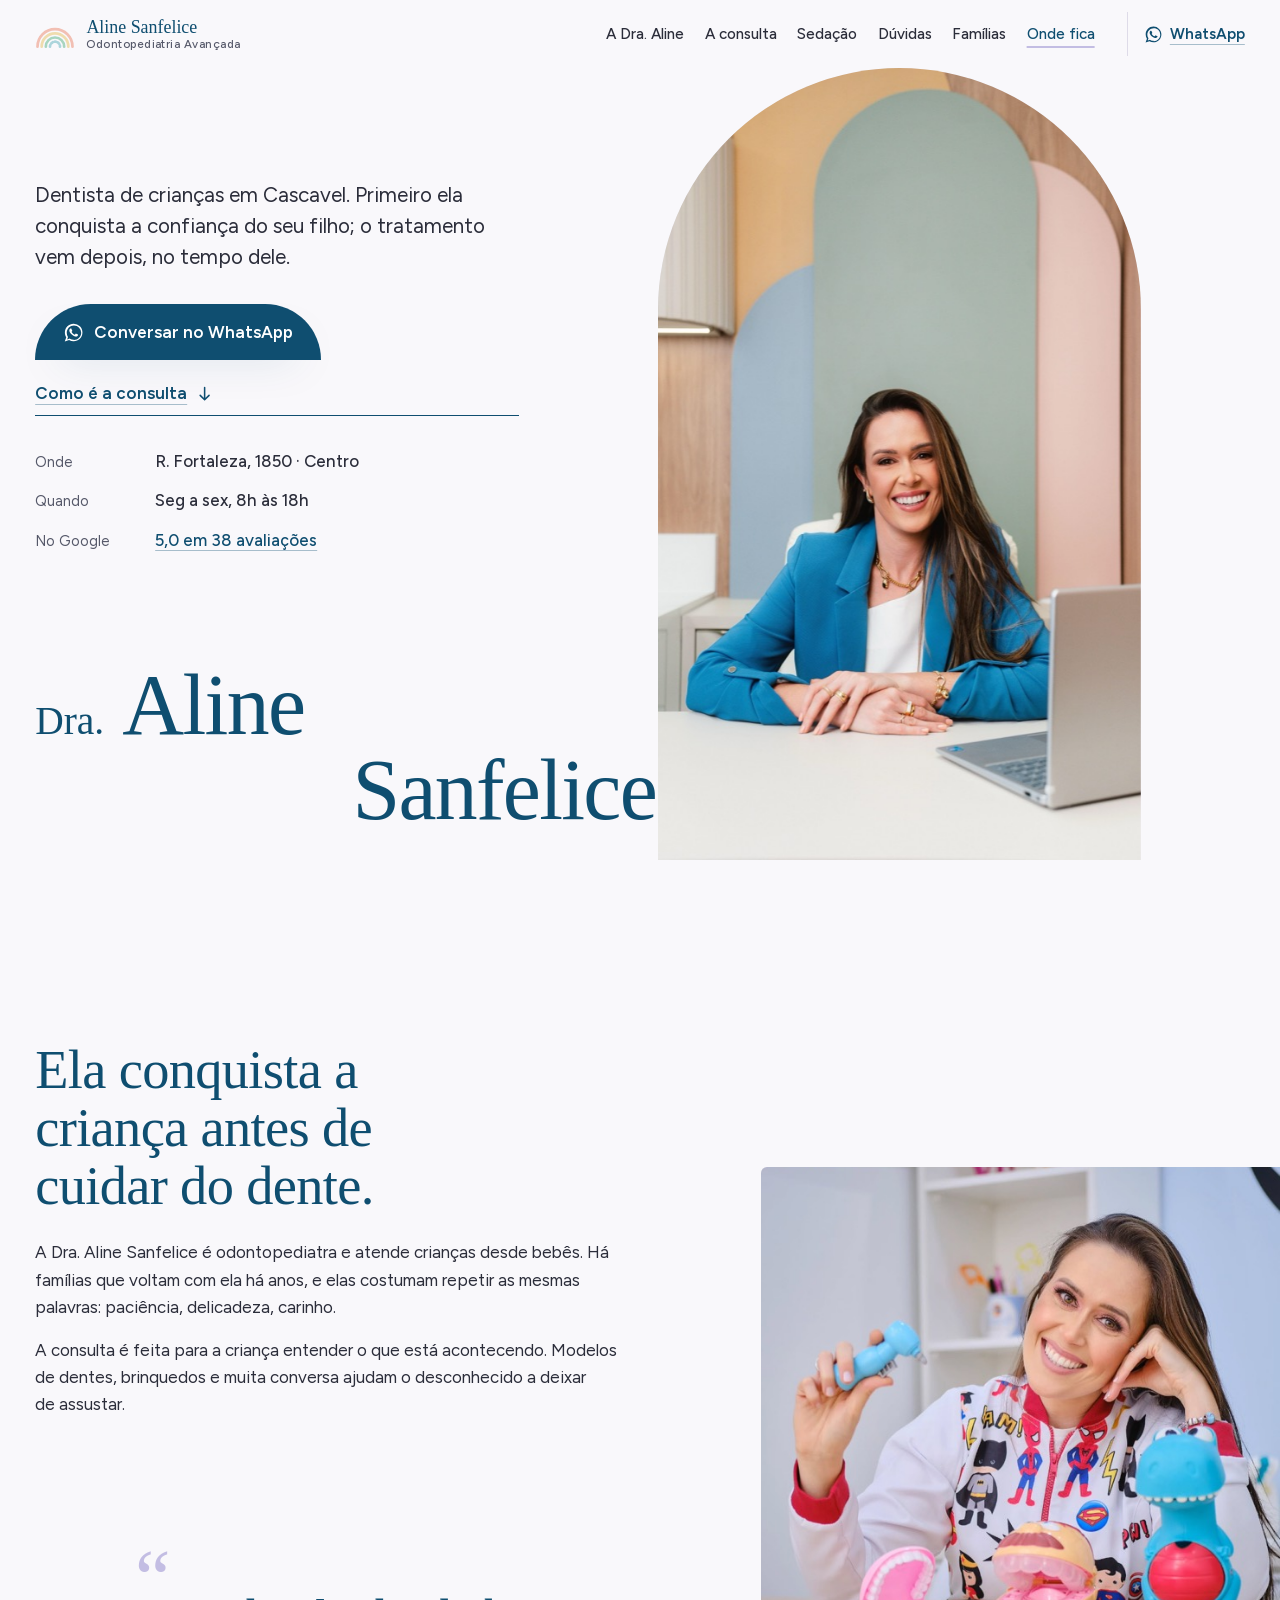
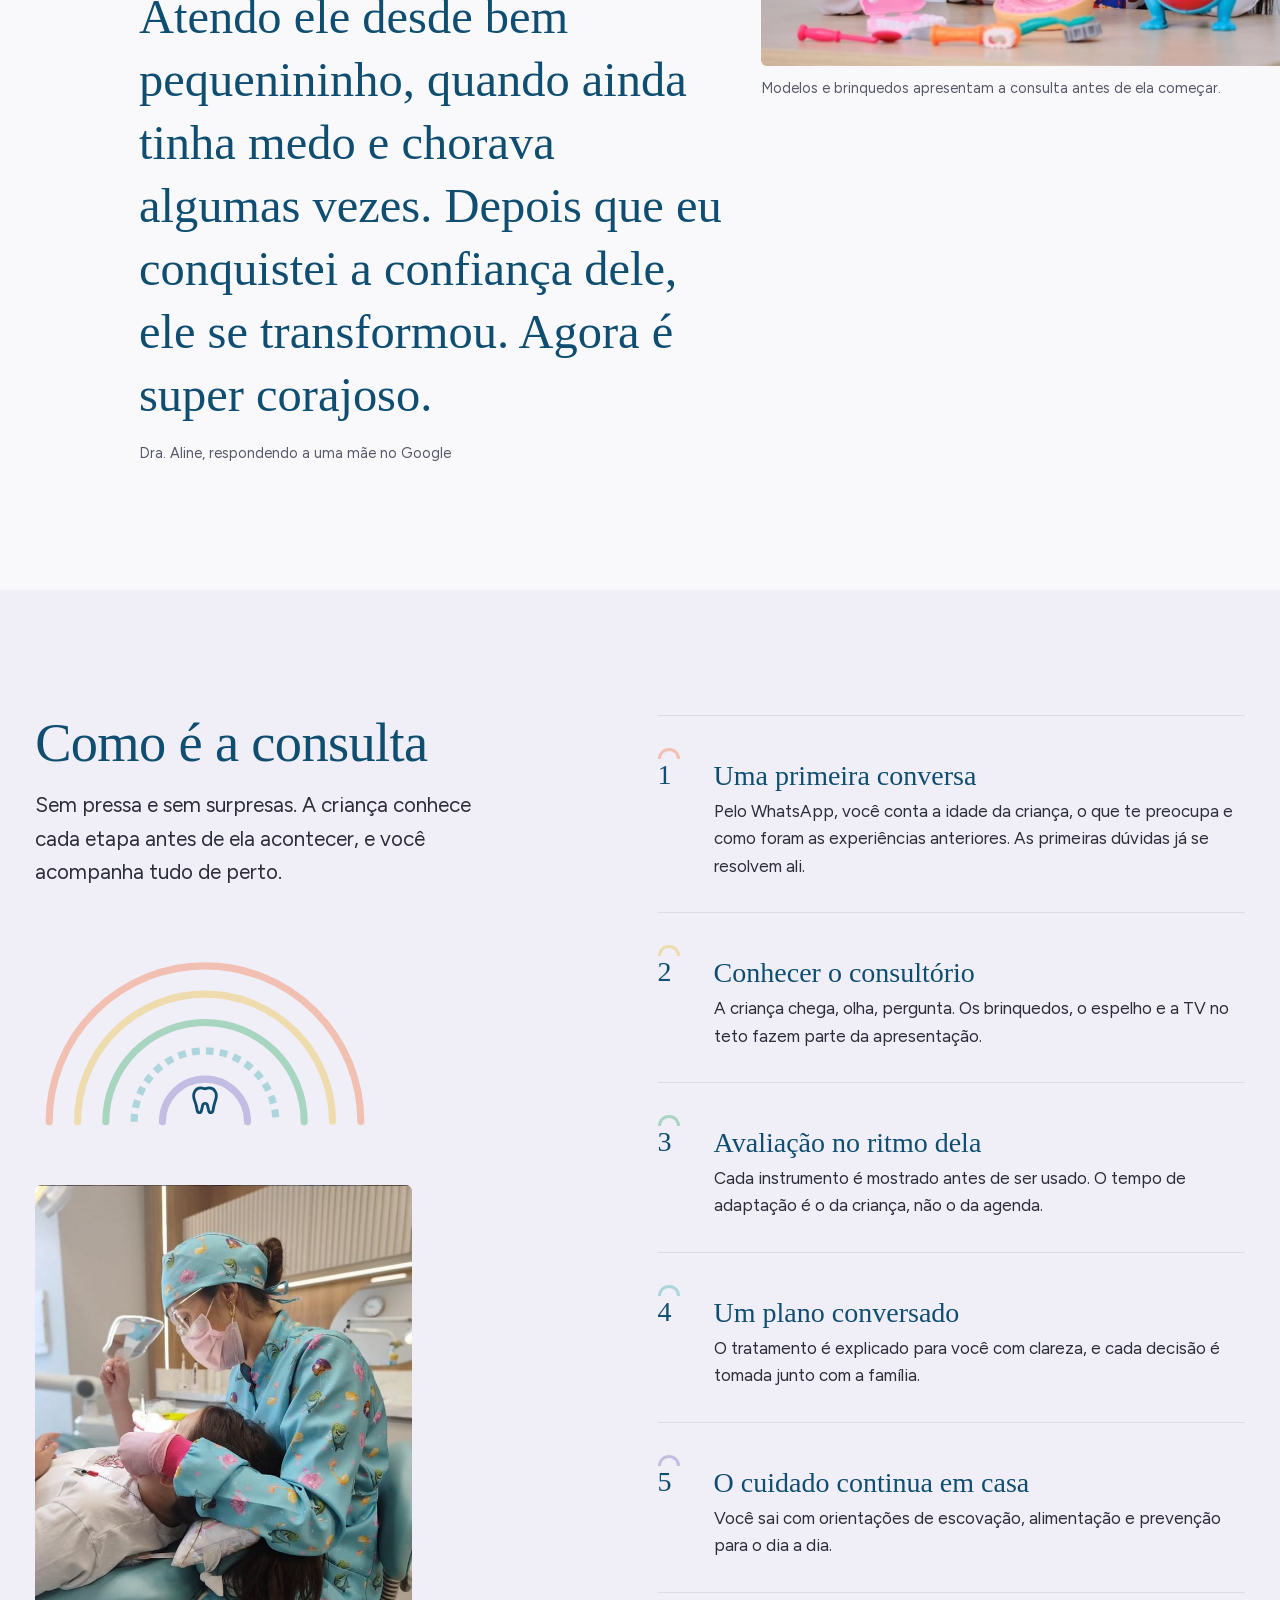
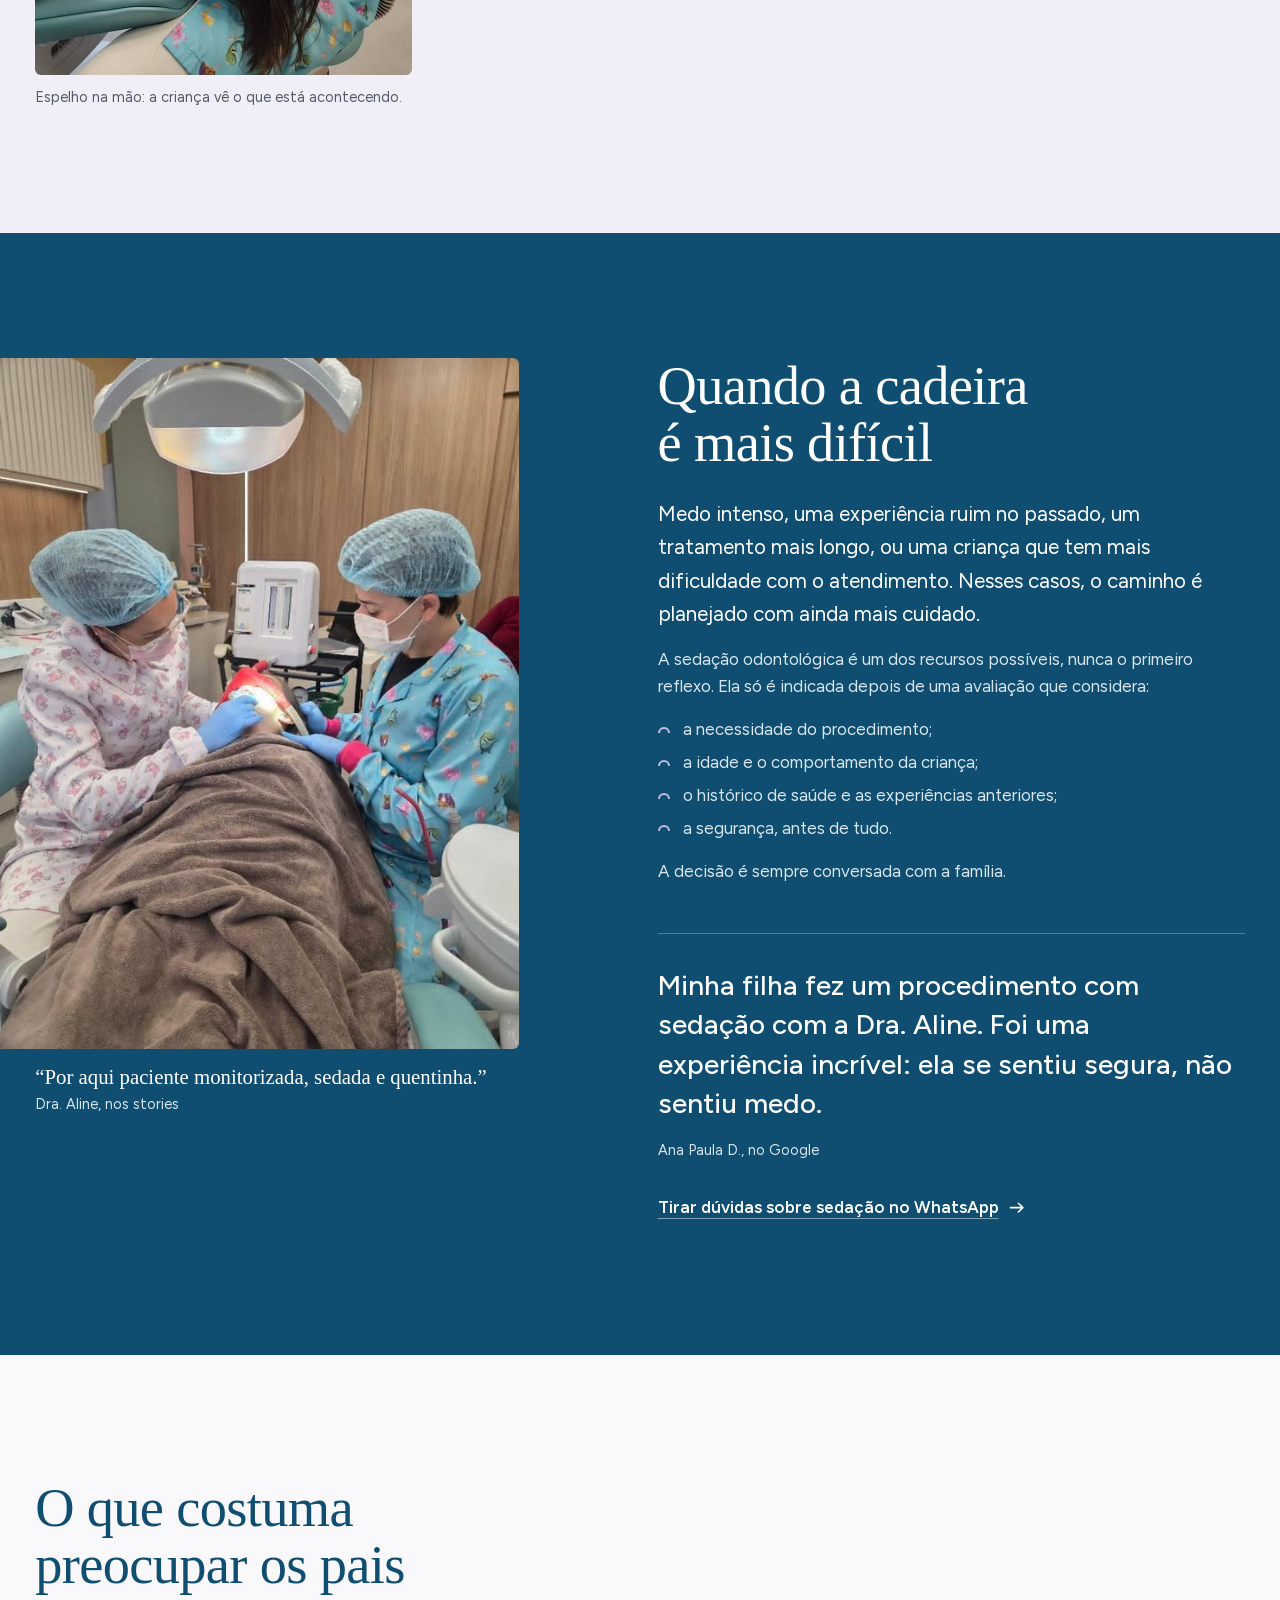
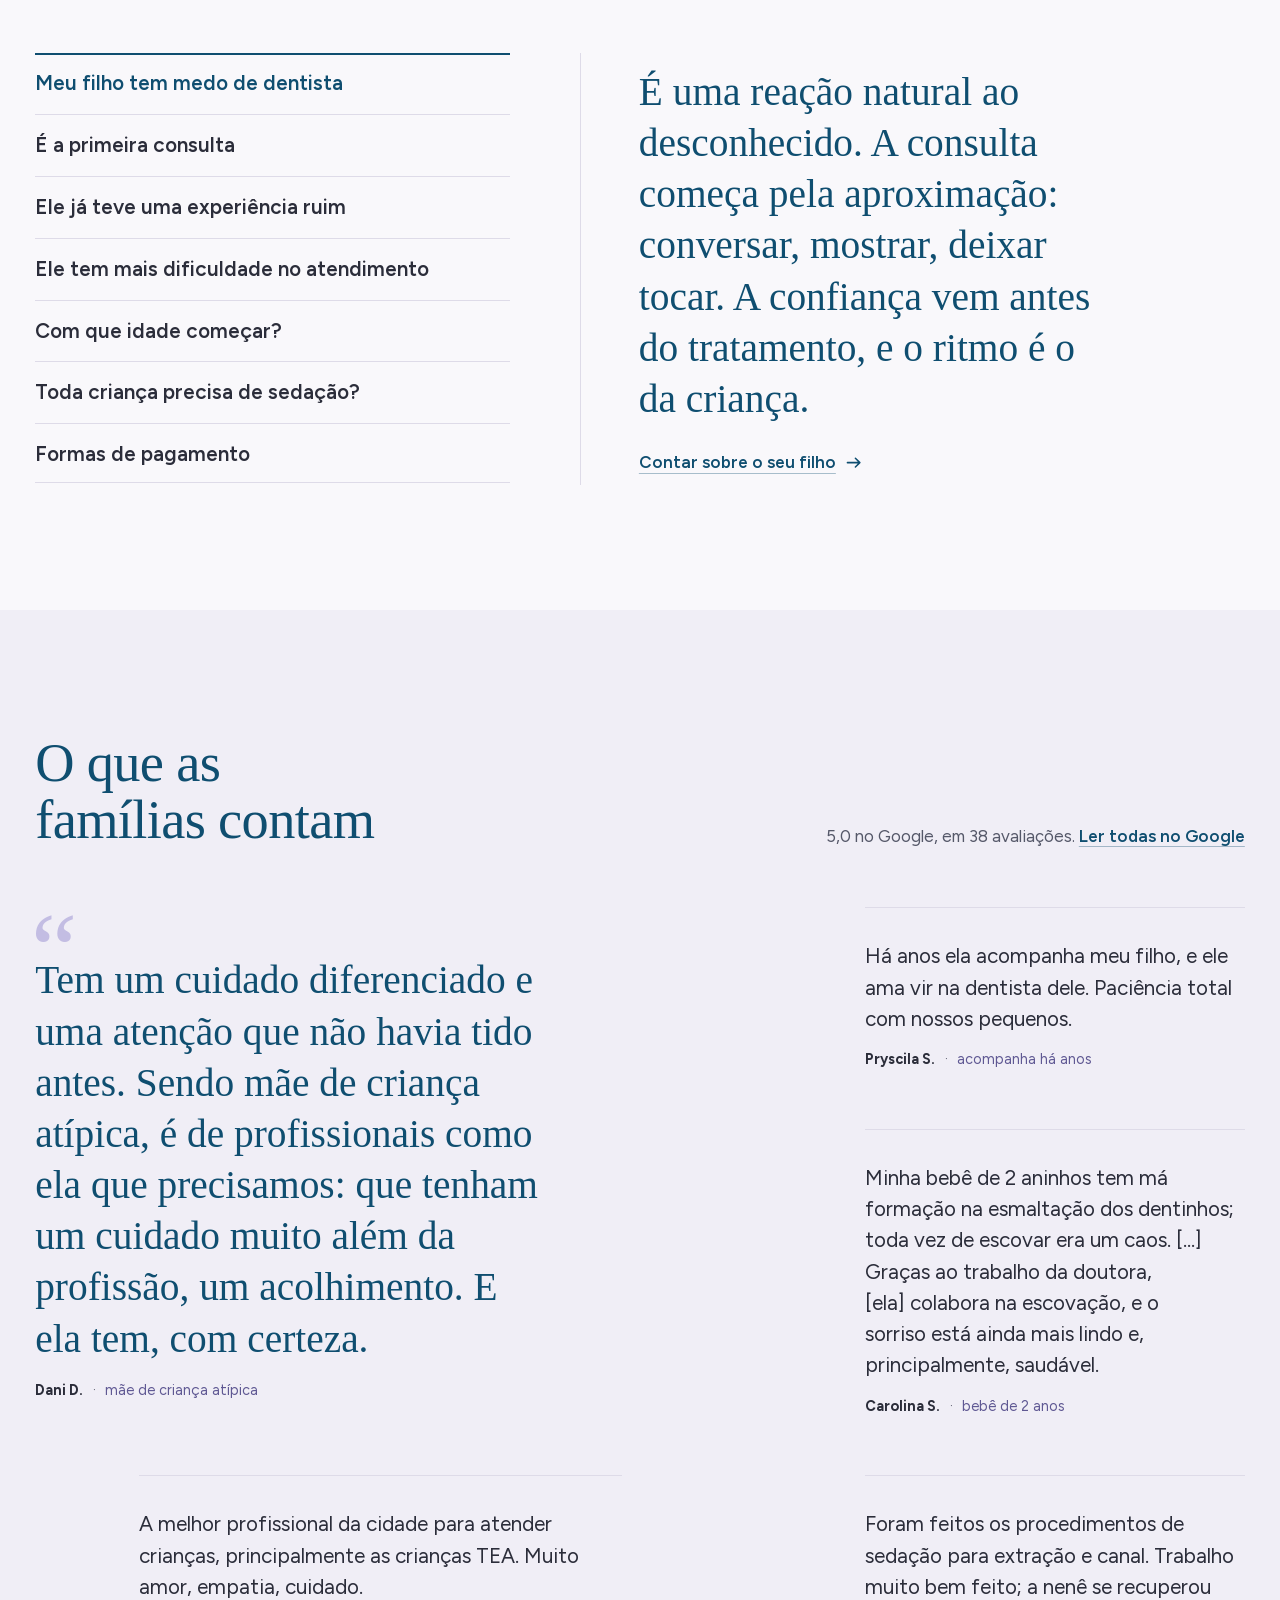
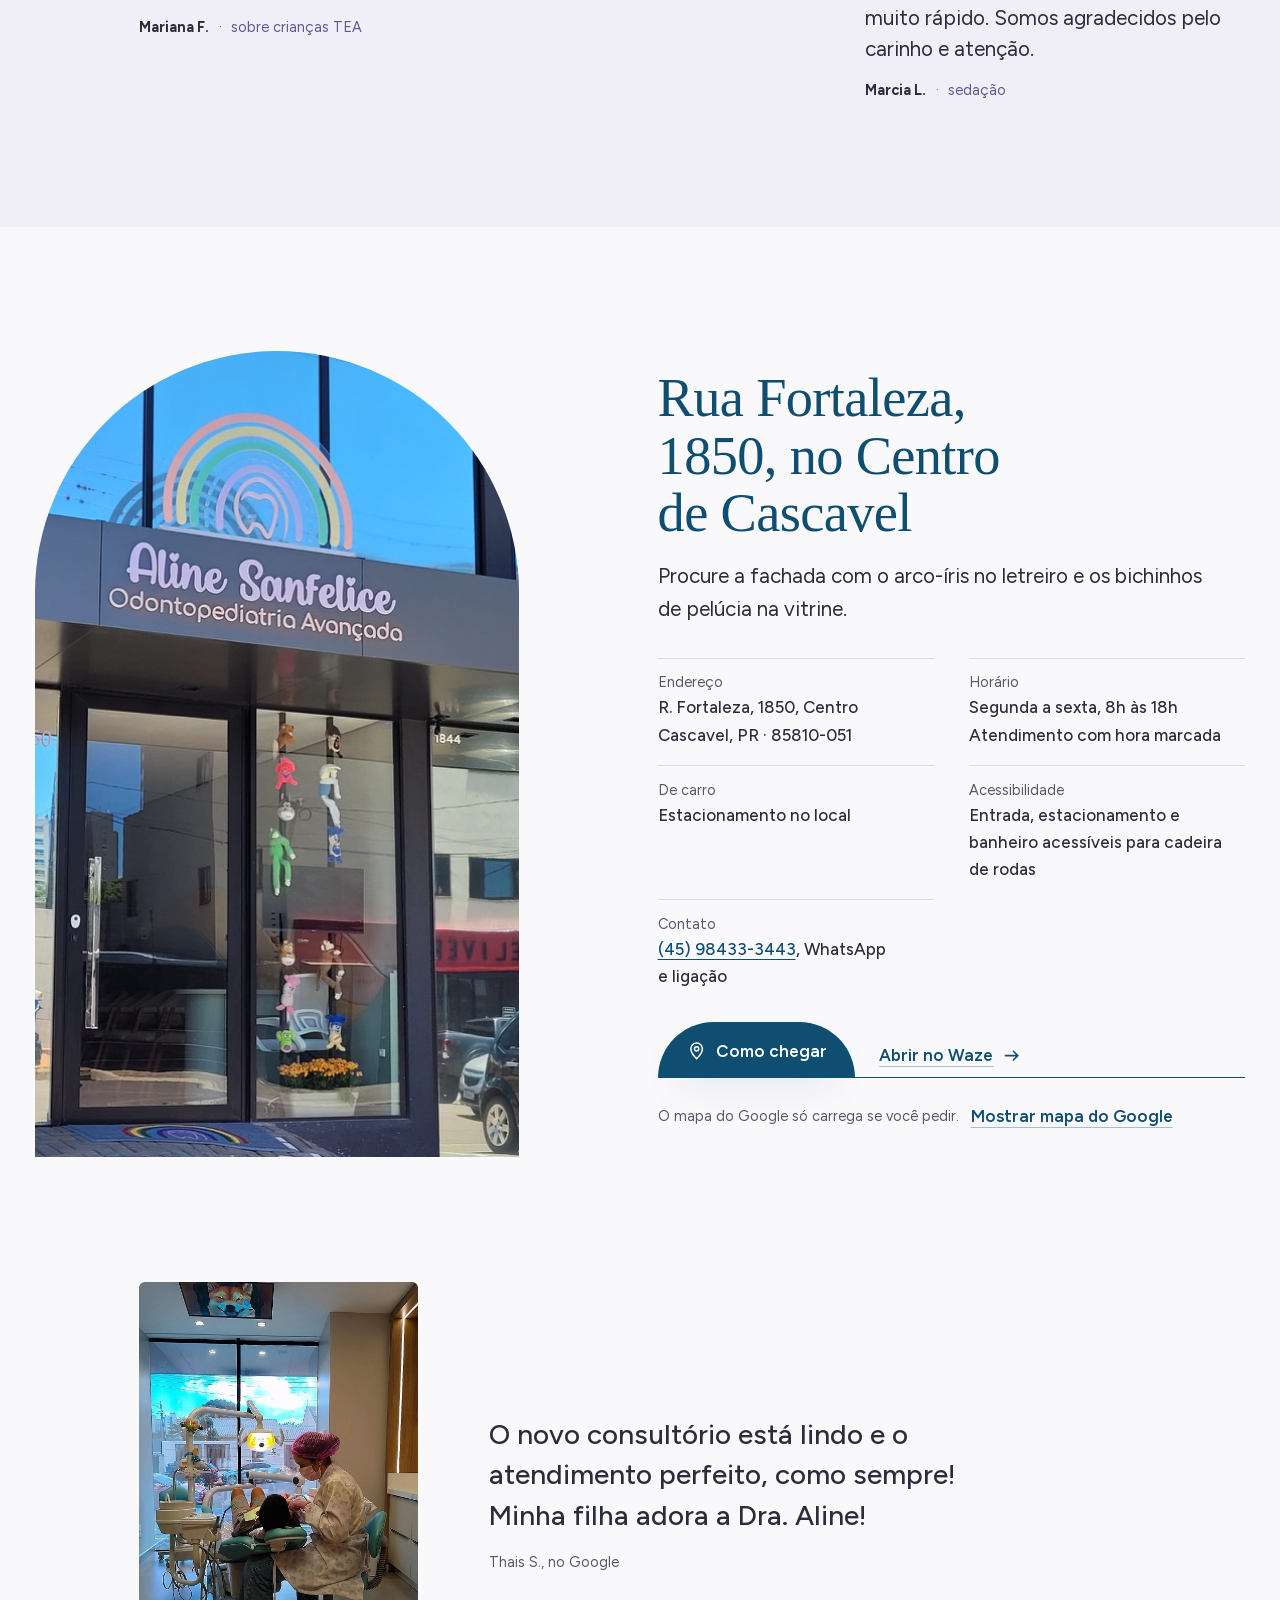
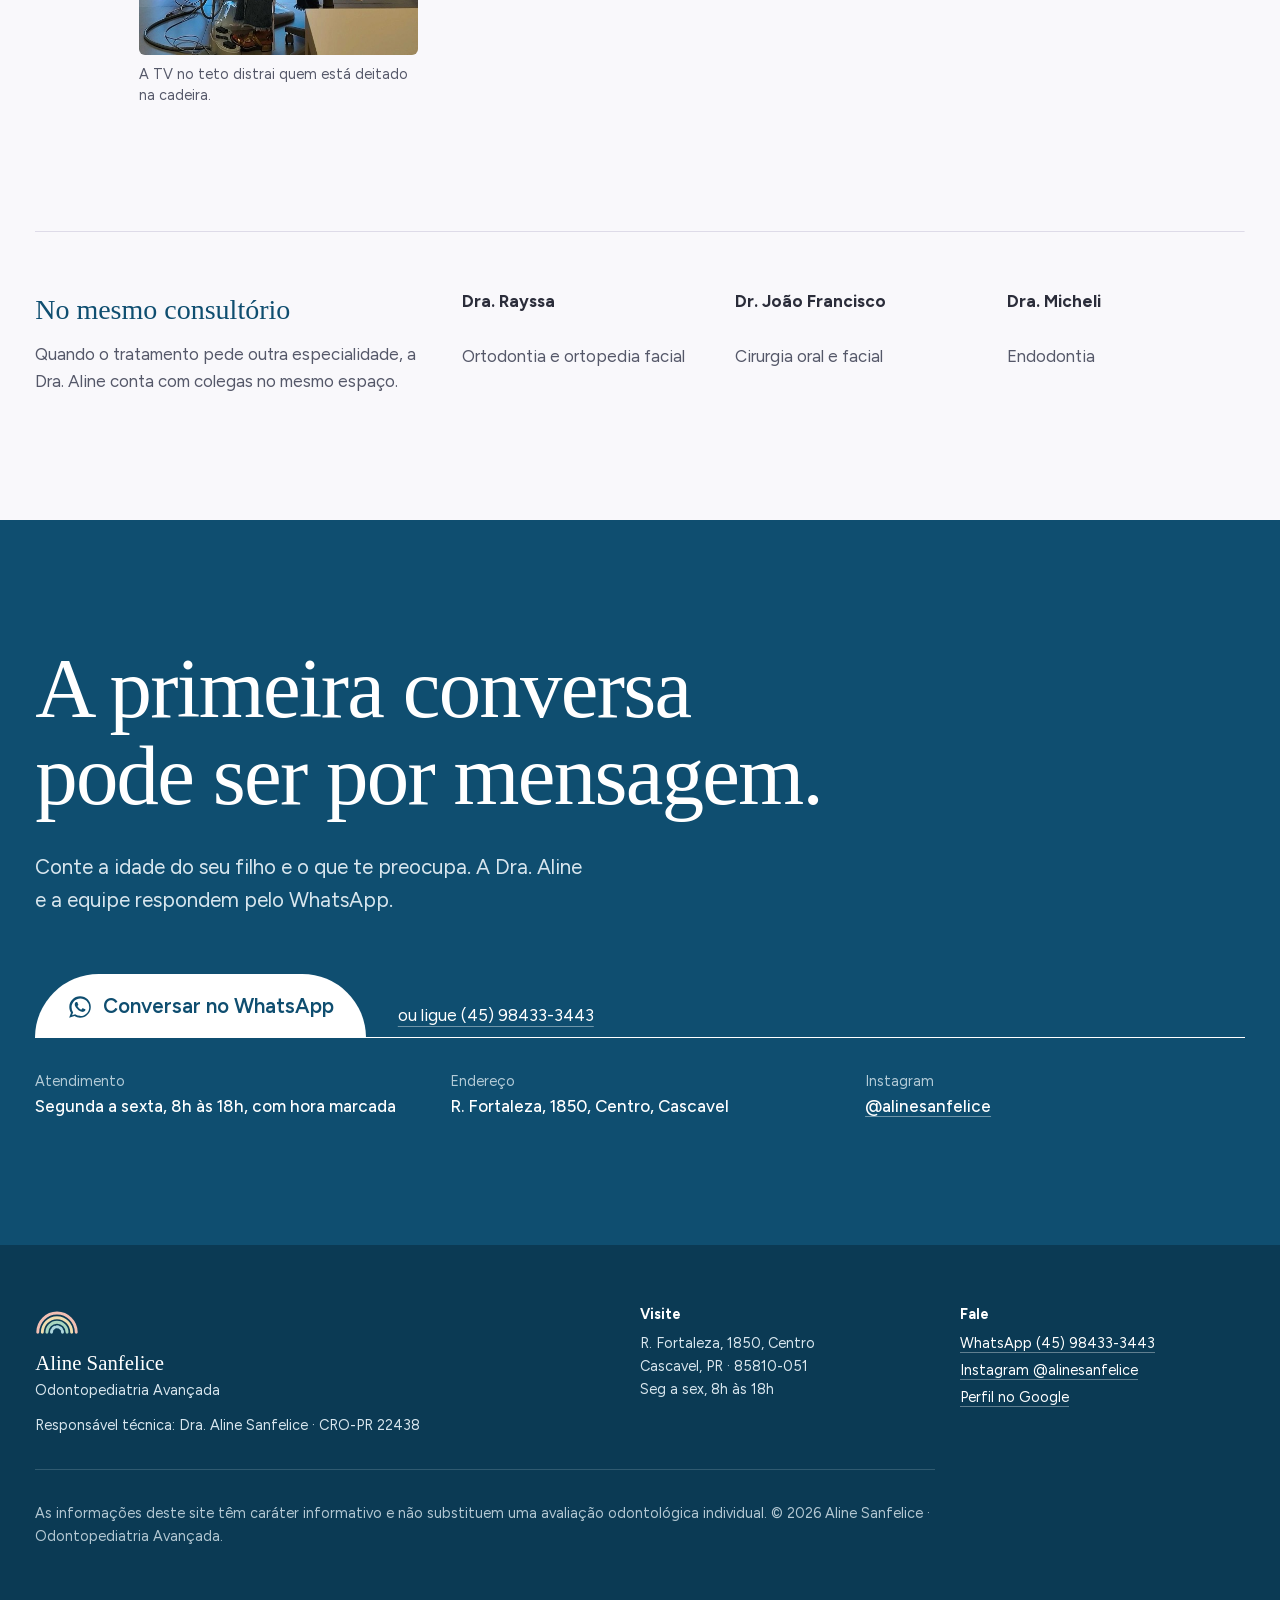
==== commit 520751be: "feat: redesign completo do site da Dra. Aline Sanfelice Nova direção "A sala dos arcos", com paleta " ====
--- a/index.html
+++ b/index.html
@@ -2,529 +2,523 @@
 <html lang="pt-BR">
 <head>
   <meta charset="UTF-8" />
-  <meta name="viewport" content="width=device-width, initial-scale=1.0" />
-  <meta name="theme-color" content="#fffdf9" />
-
-  <title>Dra. Aline Sanfelice | Odontopediatria em Cascavel — PR</title>
-  <meta name="description" content="Atendimento odontopediátrico leve e acolhedor em Cascavel, com cuidado individualizado para crianças e famílias. Conheça a Dra. Aline Sanfelice." />
+  <meta name="viewport" content="width=device-width, initial-scale=1, viewport-fit=cover" />
+  <meta name="theme-color" content="#f9f8fb" />
+
+  <title>Dra. Aline Sanfelice · Odontopediatria em Cascavel, PR</title>
+  <meta name="description" content="Dentista de crianças no Centro de Cascavel. Consulta no tempo de cada criança, sedação odontológica após avaliação e famílias que voltam há anos. Fale com a Dra. Aline pelo WhatsApp." />
   <meta name="author" content="Dra. Aline Sanfelice" />
 
+  <!-- Defina a URL final do site em og:url e nas imagens absolutas quando o domínio estiver confirmado. -->
   <meta property="og:type" content="website" />
   <meta property="og:locale" content="pt_BR" />
-  <meta property="og:title" content="Dra. Aline Sanfelice | Odontopediatria em Cascavel — PR" />
-  <meta property="og:description" content="Atendimento odontopediátrico leve e acolhedor em Cascavel, com cuidado individualizado para crianças e famílias." />
-  <meta property="og:image" content="assets/images/aline-perfil.svg" />
-
+  <meta property="og:site_name" content="Dra. Aline Sanfelice · Odontopediatria Avançada" />
+  <meta property="og:title" content="Dra. Aline Sanfelice · Odontopediatria em Cascavel" />
+  <meta property="og:description" content="Dentista de crianças no Centro de Cascavel. Primeiro a confiança, depois o tratamento." />
+  <meta property="og:image" content="/assets/og/og-image.jpg" />
+  <meta property="og:image:width" content="1200" />
+  <meta property="og:image:height" content="630" />
+  <meta property="og:image:alt" content="Dra. Aline Sanfelice no consultório, em frente aos arcos coloridos da parede" />
   <meta name="twitter:card" content="summary_large_image" />
-  <meta name="twitter:title" content="Dra. Aline Sanfelice | Odontopediatria em Cascavel — PR" />
-  <meta name="twitter:description" content="Atendimento odontopediátrico leve e acolhedor em Cascavel." />
-  <meta name="twitter:image" content="assets/images/aline-perfil.svg" />
 
   <link rel="icon" href="favicon/favicon.svg" type="image/svg+xml" />
   <link rel="apple-touch-icon" href="favicon/apple-touch-icon.png" />
 
-  <link rel="preconnect" href="https://fonts.googleapis.com" />
-  <link rel="preconnect" href="https://fonts.gstatic.com" crossorigin />
-  <link href="https://fonts.googleapis.com/css2?family=Cormorant+Garamond:ital,wght@0,400;0,500;0,600;1,400&family=Manrope:wght@300;400;500;600;700&display=swap" rel="stylesheet" />
-
-  <link rel="stylesheet" href="css/reset.css" />
-  <link rel="stylesheet" href="css/variables.css" />
-  <link rel="stylesheet" href="css/global.css" />
-  <link rel="stylesheet" href="css/components.css" />
+  <link rel="preload" href="assets/fonts/young-serif-latin.woff2" as="font" type="font/woff2" crossorigin />
+  <link rel="preload" href="assets/fonts/figtree-latin.woff2" as="font" type="font/woff2" crossorigin />
+
+  <link rel="stylesheet" href="css/tokens.css" />
+  <link rel="stylesheet" href="css/base.css" />
   <link rel="stylesheet" href="css/sections.css" />
-  <link rel="stylesheet" href="css/responsive.css" />
+
+  <script type="application/ld+json">
+  {
+    "@context": "https://schema.org",
+    "@type": "Dentist",
+    "name": "Aline Sanfelice · Odontopediatria Avançada",
+    "description": "Odontopediatria e sedação odontológica (mediante avaliação) em Cascavel, PR.",
+    "image": "/assets/photos/aline-retrato-1400.jpg",
+    "telephone": "+55 45 98433-3443",
+    "medicalSpecialty": "Pediatric",
+    "address": {
+      "@type": "PostalAddress",
+      "streetAddress": "R. Fortaleza, 1850 - Centro",
+      "addressLocality": "Cascavel",
+      "addressRegion": "PR",
+      "postalCode": "85810-051",
+      "addressCountry": "BR"
+    },
+    "geo": { "@type": "GeoCoordinates", "latitude": -24.9486741, "longitude": -53.4750656 },
+    "openingHoursSpecification": [{
+      "@type": "OpeningHoursSpecification",
+      "dayOfWeek": ["Monday", "Tuesday", "Wednesday", "Thursday", "Friday"],
+      "opens": "08:00",
+      "closes": "18:00"
+    }],
+    "sameAs": [
+      "https://www.instagram.com/alinesanfelice/",
+      "https://maps.app.goo.gl/1zPVbfsscRTXwTze8"
+    ]
+  }
+  </script>
 </head>
 <body>
-  <a class="skip-link" href="#main">Pular para o conteúdo</a>
-
-  <header class="site-header" id="site-header" data-elevated="false">
-    <div class="container site-header__inner">
-      <a class="brand" href="#top" aria-label="Início — Aline Sanfelice Odontopediatria Avançada">
-        <span class="brand__mark" aria-hidden="true">
-          <svg viewBox="0 0 60 36" xmlns="http://www.w3.org/2000/svg" focusable="false">
-            <path d="M4 32 A26 26 0 0 1 56 32" fill="none" stroke="#f3cbd1" stroke-width="3" stroke-linecap="round"/>
-            <path d="M10 32 A20 20 0 0 1 50 32" fill="none" stroke="#f5dfa8" stroke-width="3" stroke-linecap="round"/>
-            <path d="M16 32 A14 14 0 0 1 44 32" fill="none" stroke="#cce4d8" stroke-width="3" stroke-linecap="round"/>
-            <path d="M22 32 A8 8 0 0 1 38 32" fill="none" stroke="#bddde7" stroke-width="3" stroke-linecap="round"/>
-            <path d="M30 18 C26 22 26 28 30 32 C34 28 34 22 30 18 Z" fill="#ffffff" stroke="#265f6b" stroke-width="1.4"/>
-          </svg>
-        </span>
-        <span class="brand__text">
-          <span class="brand__name">Aline Sanfelice</span>
-          <span class="brand__sub">Odontopediatria Avançada</span>
+  <a class="skip-link" href="#conteudo">Pular para o conteúdo</a>
+
+  <header class="site-header" data-header>
+    <div class="site-header__inner wrap">
+      <a class="lockup" href="#topo" aria-label="Aline Sanfelice, Odontopediatria Avançada, voltar ao início">
+        <svg class="lockup__mark" viewBox="0 0 48 34" aria-hidden="true" focusable="false">
+          <path d="M3 32a21 21 0 0 1 42 0" stroke="#f2bfb3"/>
+          <path d="M8 32a16 16 0 0 1 32 0" stroke="#efdcae"/>
+          <path d="M13 32a11 11 0 0 1 22 0" stroke="#a8d5bf"/>
+          <path d="M18 32a6 6 0 0 1 12 0" stroke="#acd5dc" stroke-dasharray="2.2 2"/>
+        </svg>
+        <span class="lockup__text">
+          <span class="lockup__name">Aline Sanfelice</span>
+          <span class="lockup__sub">Odontopediatria Avançada</span>
         </span>
       </a>
 
-      <button class="menu-toggle" id="menu-toggle" aria-expanded="false" aria-controls="primary-nav" aria-label="Abrir menu">
-        <span></span><span></span><span></span>
-      </button>
-
-      <nav class="primary-nav" id="primary-nav" aria-label="Navegação principal">
-        <ul>
-          <li><a href="#top">Início</a></li>
-          <li><a href="#sobre">Sobre</a></li>
-          <li><a href="#atendimento">Atendimento</a></li>
-          <li><a href="#especialidades">Especialidades</a></li>
-          <li><a href="#equipe">Equipe</a></li>
+      <nav class="nav" aria-label="Seções do site">
+        <button class="nav__toggle" type="button" aria-expanded="false" aria-controls="nav-list" data-nav-toggle>
+          <span class="nav__toggle-label">Menu</span>
+          <span class="nav__toggle-icon" aria-hidden="true"></span>
+        </button>
+        <ul class="nav__list" id="nav-list" data-nav-list>
+          <li><a href="#dra-aline">A Dra. Aline</a></li>
+          <li><a href="#consulta">A consulta</a></li>
+          <li><a href="#sedacao">Sedação</a></li>
           <li><a href="#duvidas">Dúvidas</a></li>
-          <li><a href="#localizacao">Localização</a></li>
-          <li><a href="#contato">Contato</a></li>
+          <li><a href="#familias">Famílias</a></li>
+          <li><a href="#onde">Onde fica</a></li>
         </ul>
-        <a class="button button--primary primary-nav__cta" href="#contato" data-cta="agendar">
-          Agendar atendimento
-        </a>
       </nav>
+
+      <a class="header-cta" href="https://wa.me/5545984333443?text=Ol%C3%A1!%20Vim%20pelo%20site%20da%20Dra.%20Aline%20e%20gostaria%20de%20saber%20mais%20sobre%20o%20atendimento." target="_blank" rel="noopener">
+        <svg class="icon" viewBox="0 0 24 24" aria-hidden="true" focusable="false"><use href="#i-whatsapp"/></svg>
+        <span>WhatsApp</span>
+      </a>
     </div>
   </header>
 
-  <main id="main">
-    <section class="hero" id="top">
-      <div class="hero__backdrop" aria-hidden="true">
-        <svg class="hero__arc" viewBox="0 0 800 800" preserveAspectRatio="xMidYMid slice" xmlns="http://www.w3.org/2000/svg">
-          <defs>
-            <linearGradient id="arcA" x1="0" x2="1" y1="0" y2="1">
-              <stop offset="0%" stop-color="#f3cbd1" stop-opacity="0.55"/>
-              <stop offset="100%" stop-color="#f3cbd1" stop-opacity="0"/>
-            </linearGradient>
-            <linearGradient id="arcB" x1="0" x2="1" y1="0" y2="1">
-              <stop offset="0%" stop-color="#f5dfa8" stop-opacity="0.55"/>
-              <stop offset="100%" stop-color="#f5dfa8" stop-opacity="0"/>
-            </linearGradient>
-            <linearGradient id="arcC" x1="0" x2="1" y1="0" y2="1">
-              <stop offset="0%" stop-color="#bddde7" stop-opacity="0.65"/>
-              <stop offset="100%" stop-color="#bddde7" stop-opacity="0"/>
-            </linearGradient>
-            <linearGradient id="arcD" x1="0" x2="1" y1="0" y2="1">
-              <stop offset="0%" stop-color="#ddd2ea" stop-opacity="0.55"/>
-              <stop offset="100%" stop-color="#ddd2ea" stop-opacity="0"/>
-            </linearGradient>
-          </defs>
-          <path d="M-100 640 A 540 540 0 0 1 900 640" stroke="url(#arcA)" stroke-width="38" fill="none" stroke-linecap="round"/>
-          <path d="M-60 640 A 480 480 0 0 1 860 640" stroke="url(#arcB)" stroke-width="32" fill="none" stroke-linecap="round"/>
-          <path d="M-20 640 A 420 420 0 0 1 820 640" stroke="url(#arcC)" stroke-width="26" fill="none" stroke-linecap="round"/>
-          <path d="M20 640 A 360 360 0 0 1 780 640" stroke="url(#arcD)" stroke-width="20" fill="none" stroke-linecap="round"/>
+  <main id="conteudo">
+    <!-- 1 · Quem é -->
+    <section class="hero" id="topo" aria-labelledby="hero-title">
+      <div class="hero__grid wrap">
+        <figure class="hero__portrait arch">
+          <img
+            src="assets/photos/aline-retrato-960.jpg"
+            srcset="assets/photos/aline-retrato-640.jpg 640w, assets/photos/aline-retrato-960.jpg 960w, assets/photos/aline-retrato-1400.jpg 1400w"
+            sizes="(min-width: 960px) 38vw, 92vw"
+            width="1400" height="2100"
+            alt="Dra. Aline Sanfelice sorrindo, sentada à mesa do consultório, com painéis em arco nas cores pastel ao fundo"
+            fetchpriority="high" decoding="async" />
+        </figure>
+
+        <h1 class="hero__name" id="hero-title">
+          <span class="hero__first"><span class="hero__dra">Dra.</span> Aline</span>
+          <span class="hero__last">Sanfelice</span>
+        </h1>
+
+        <div class="hero__intro">
+          <p class="hero__lead">Dentista de crianças em Cascavel. Primeiro ela conquista a confiança do seu filho; o tratamento vem depois, no tempo dele.</p>
+
+          <div class="hero__actions">
+            <a class="button button--primary" href="https://wa.me/5545984333443?text=Ol%C3%A1!%20Vim%20pelo%20site%20da%20Dra.%20Aline%20e%20gostaria%20de%20saber%20mais%20sobre%20o%20atendimento." target="_blank" rel="noopener">
+              <svg class="icon" viewBox="0 0 24 24" aria-hidden="true" focusable="false"><use href="#i-whatsapp"/></svg>
+              <span>Conversar no WhatsApp</span>
+            </a>
+            <a class="link-arrow" href="#consulta">
+              <span>Como é a consulta</span>
+              <svg class="icon" viewBox="0 0 24 24" aria-hidden="true" focusable="false"><use href="#i-arrow-down"/></svg>
+            </a>
+          </div>
+
+          <dl class="hero__facts">
+            <div>
+              <dt>Onde</dt>
+              <dd>R. Fortaleza, 1850 · Centro</dd>
+            </div>
+            <div>
+              <dt>Quando</dt>
+              <dd>Seg a sex, 8h às 18h</dd>
+            </div>
+            <div>
+              <dt>No Google</dt>
+              <!-- Nota e número conferidos no Google Maps em 16/10/2026. Atualize junto com o perfil. -->
+              <dd><a href="https://maps.app.goo.gl/1zPVbfsscRTXwTze8" target="_blank" rel="noopener">5,0 em 38 avaliações</a></dd>
+            </div>
+          </dl>
+        </div>
+      </div>
+    </section>
+
+    <!-- 2 · A profissional, nas palavras dela -->
+    <section class="person" id="dra-aline" aria-labelledby="person-title">
+      <div class="person__grid wrap">
+        <div class="person__text">
+          <h2 class="section-title" id="person-title">Ela conquista a criança antes de cuidar do dente.</h2>
+          <p>A Dra. Aline Sanfelice é odontopediatra e atende crianças desde bebês. Há famílias que voltam com ela há anos, e elas costumam repetir as mesmas palavras: paciência, delicadeza, carinho.</p>
+          <p>A consulta é feita para a criança entender o que está acontecendo. Modelos de dentes, brinquedos e muita conversa ajudam o desconhecido a deixar de assustar.</p>
+        </div>
+
+        <blockquote class="person__quote">
+          <p>Atendo ele desde bem pequenininho, quando ainda tinha medo e chorava algumas vezes. Depois que eu conquistei a confiança dele, ele se transformou. Agora é super corajoso.</p>
+          <footer>Dra. Aline, respondendo a uma mãe no Google</footer>
+        </blockquote>
+
+        <figure class="person__photo">
+          <img src="assets/photos/brinquedos-913.jpg"
+               srcset="assets/photos/brinquedos-600.jpg 600w, assets/photos/brinquedos-913.jpg 913w"
+               sizes="(min-width: 960px) 34vw, 92vw"
+               width="913" height="890" loading="lazy" decoding="async"
+               alt="Dra. Aline sorrindo à mesa, segurando um brinquedo em forma de instrumento odontológico, com modelos de dentes e um dinossauro de brinquedo à frente" />
+          <figcaption>Modelos e brinquedos apresentam a consulta antes de ela começar.</figcaption>
+        </figure>
+      </div>
+    </section>
+
+    <!-- 3 · Como é a consulta -->
+    <section class="journey" id="consulta" aria-labelledby="journey-title">
+      <div class="journey__grid wrap">
+        <div class="journey__aside">
+          <h2 class="section-title" id="journey-title">Como é a consulta</h2>
+          <p class="journey__intro">Sem pressa e sem surpresas. A criança conhece cada etapa antes de ela acontecer, e você acompanha tudo de perto.</p>
+
+          <div class="journey__arcs" aria-hidden="true">
+            <svg viewBox="0 0 240 128" data-arcs>
+              <path class="arc" style="--arc: var(--arco-rosa)" pathLength="1" d="M10 124a110 110 0 0 1 220 0"/>
+              <path class="arc" style="--arc: var(--arco-amarelo)" pathLength="1" d="M30 124a90 90 0 0 1 180 0"/>
+              <path class="arc" style="--arc: var(--arco-menta)" pathLength="1" d="M50 124a70 70 0 0 1 140 0"/>
+              <path class="arc arc--dashed" style="--arc: var(--arco-azul)" pathLength="1" d="M70 124a50 50 0 0 1 100 0"/>
+              <path class="arc" style="--arc: var(--lilas)" pathLength="1" d="M90 124a30 30 0 0 1 60 0"/>
+              <path class="tooth" d="M112.5 108.5c-1.6-4.6.9-8.3 4.6-8.3 1.3 0 2.1.6 2.9.6s1.6-.6 2.9-.6c3.7 0 6.2 3.7 4.6 8.3-.9 2.6-1.4 4.2-1.8 7.3-.3 2.2-2.6 2.5-3.1.4l-.9-3.9c-.4-1.6-2.9-1.6-3.3 0l-.9 3.9c-.5 2.1-2.8 1.8-3.1-.4-.4-3.1-.9-4.7-1.9-7.3z"/>
+            </svg>
+          </div>
+          <figure class="journey__photo">
+            <img src="assets/photos/atendimento-684.jpg" width="684" height="890" loading="lazy" decoding="async"
+                 alt="Dra. Aline atendendo uma menina deitada na cadeira, que segura um espelho para acompanhar o que está acontecendo" />
+            <figcaption>Espelho na mão: a criança vê o que está acontecendo.</figcaption>
+          </figure>
+        </div>
+
+        <ol class="steps" data-steps>
+          <li class="step" style="--arc: var(--arco-rosa)">
+            <span class="step__n" aria-hidden="true">1</span>
+            <h3>Uma primeira conversa</h3>
+            <p>Pelo WhatsApp, você conta a idade da criança, o que te preocupa e como foram as experiências anteriores. As primeiras dúvidas já se resolvem ali.</p>
+          </li>
+          <li class="step" style="--arc: var(--arco-amarelo)">
+            <span class="step__n" aria-hidden="true">2</span>
+            <h3>Conhecer o consultório</h3>
+            <p>A criança chega, olha, pergunta. Os brinquedos, o espelho e a TV no teto fazem parte da apresentação.</p>
+          </li>
+          <li class="step" style="--arc: var(--arco-menta)">
+            <span class="step__n" aria-hidden="true">3</span>
+            <h3>Avaliação no ritmo dela</h3>
+            <p>Cada instrumento é mostrado antes de ser usado. O tempo de adaptação é o da criança, não o da agenda.</p>
+          </li>
+          <li class="step" style="--arc: var(--arco-azul)">
+            <span class="step__n" aria-hidden="true">4</span>
+            <h3>Um plano conversado</h3>
+            <p>O tratamento é explicado para você com clareza, e cada decisão é tomada junto com a família.</p>
+          </li>
+          <li class="step" style="--arc: var(--lilas)">
+            <span class="step__n" aria-hidden="true">5</span>
+            <h3>O cuidado continua em casa</h3>
+            <p>Você sai com orientações de escovação, alimentação e prevenção para o dia a dia.</p>
+          </li>
+        </ol>
+      </div>
+    </section>
+
+    <!-- 4 · Quando a cadeira é difícil -->
+    <section class="care" id="sedacao" aria-labelledby="care-title">
+      <div class="care__grid wrap">
+        <figure class="care__photo">
+          <img src="assets/photos/sedacao-810.jpg"
+               srcset="assets/photos/sedacao-600.jpg 600w, assets/photos/sedacao-810.jpg 810w"
+               sizes="(min-width: 960px) 40vw, 92vw"
+               width="810" height="1080" loading="lazy" decoding="async"
+               alt="Dra. Aline e uma assistente atendendo uma criança sedada, coberta por uma manta, na cadeira do consultório" />
+          <figcaption>“Por aqui paciente monitorizada, sedada e quentinha.” <span>Dra. Aline, nos stories</span></figcaption>
+        </figure>
+
+        <div class="care__text">
+          <h2 class="section-title" id="care-title">Quando a cadeira é mais difícil</h2>
+          <p class="care__lead">Medo intenso, uma experiência ruim no passado, um tratamento mais longo, ou uma criança que tem mais dificuldade com o atendimento. Nesses casos, o caminho é planejado com ainda mais cuidado.</p>
+          <p>A sedação odontológica é um dos recursos possíveis, nunca o primeiro reflexo. Ela só é indicada depois de uma avaliação que considera:</p>
+          <ul class="care__list">
+            <li>a necessidade do procedimento;</li>
+            <li>a idade e o comportamento da criança;</li>
+            <li>o histórico de saúde e as experiências anteriores;</li>
+            <li>a segurança, antes de tudo.</li>
+          </ul>
+          <p>A decisão é sempre conversada com a família.</p>
+
+          <blockquote class="care__voice">
+            <p>Minha filha fez um procedimento com sedação com a Dra. Aline. Foi uma experiência incrível: ela se sentiu segura, não sentiu medo.</p>
+            <footer>Ana Paula D., no Google</footer>
+          </blockquote>
+
+          <a class="link-arrow link-arrow--light" href="https://wa.me/5545984333443?text=Ol%C3%A1%2C%20Dra.%20Aline!%20Gostaria%20de%20tirar%20d%C3%BAvidas%20sobre%20a%20seda%C3%A7%C3%A3o%20odontol%C3%B3gica." target="_blank" rel="noopener">
+            <span>Tirar dúvidas sobre sedação no WhatsApp</span>
+            <svg class="icon" viewBox="0 0 24 24" aria-hidden="true" focusable="false"><use href="#i-arrow"/></svg>
+          </a>
+        </div>
+      </div>
+    </section>
+
+    <!-- 5 · Dúvidas dos pais -->
+    <section class="concerns" id="duvidas" aria-labelledby="concerns-title">
+      <div class="concerns__grid wrap">
+        <h2 class="section-title concerns__title" id="concerns-title">O que costuma preocupar os pais</h2>
+
+        <div class="concerns__list" data-concerns>
+          <h3 class="concern__head">
+            <button type="button" id="q1" aria-expanded="true" aria-controls="a1" data-concern>Meu filho tem medo de dentista</button>
+          </h3>
+          <div class="concern__body" id="a1" role="region" aria-labelledby="q1">
+            <p>É uma reação natural ao desconhecido. A consulta começa pela aproximação: conversar, mostrar, deixar tocar. A confiança vem antes do tratamento, e o ritmo é o da criança.</p>
+            <a class="link-arrow" href="https://wa.me/5545984333443?text=Ol%C3%A1%2C%20Dra.%20Aline!%20Meu%20filho%20tem%20medo%20de%20dentista%20e%20eu%20queria%20entender%20como%20%C3%A9%20o%20atendimento." target="_blank" rel="noopener"><span>Contar sobre o seu filho</span><svg class="icon" viewBox="0 0 24 24" aria-hidden="true" focusable="false"><use href="#i-arrow"/></svg></a>
+          </div>
+
+          <h3 class="concern__head">
+            <button type="button" id="q2" aria-expanded="false" aria-controls="a2" data-concern>É a primeira consulta</button>
+          </h3>
+          <div class="concern__body" id="a2" role="region" aria-labelledby="q2" hidden>
+            <p>A primeira visita é para a criança conhecer o espaço e a Dra. Aline, e para você tirar dúvidas com calma. Em casa, fale do dentista de forma natural e positiva, e nunca como ameaça.</p>
+            <a class="link-arrow" href="https://wa.me/5545984333443?text=Ol%C3%A1%2C%20Dra.%20Aline!%20Gostaria%20de%20agendar%20a%20primeira%20consulta%20do%20meu%20filho." target="_blank" rel="noopener"><span>Agendar a primeira consulta</span><svg class="icon" viewBox="0 0 24 24" aria-hidden="true" focusable="false"><use href="#i-arrow"/></svg></a>
+          </div>
+
+          <h3 class="concern__head">
+            <button type="button" id="q3" aria-expanded="false" aria-controls="a3" data-concern>Ele já teve uma experiência ruim</button>
+          </h3>
+          <div class="concern__body" id="a3" role="region" aria-labelledby="q3" hidden>
+            <p>Isso é levado em conta desde a primeira conversa. A confiança é reconstruída aos poucos, respeitando os limites da criança e sem comparações.</p>
+            <a class="link-arrow" href="https://wa.me/5545984333443?text=Ol%C3%A1%2C%20Dra.%20Aline!%20Meu%20filho%20j%C3%A1%20teve%20uma%20experi%C3%AAncia%20ruim%20no%20dentista%20e%20eu%20queria%20conversar%20sobre%20o%20atendimento." target="_blank" rel="noopener"><span>Conversar sobre isso</span><svg class="icon" viewBox="0 0 24 24" aria-hidden="true" focusable="false"><use href="#i-arrow"/></svg></a>
+          </div>
+
+          <h3 class="concern__head">
+            <button type="button" id="q4" aria-expanded="false" aria-controls="a4" data-concern>Ele tem mais dificuldade no atendimento</button>
+          </h3>
+          <div class="concern__body" id="a4" role="region" aria-labelledby="q4" hidden>
+            <p>Algumas crianças precisam de mais tempo, de mais previsibilidade ou de um plano diferente. Conte como é o seu filho antes da consulta: isso ajuda a preparar o atendimento para ele.</p>
+            <a class="link-arrow" href="https://wa.me/5545984333443?text=Ol%C3%A1%2C%20Dra.%20Aline!%20Meu%20filho%20tem%20mais%20dificuldade%20no%20atendimento%20e%20eu%20gostaria%20de%20conversar%20antes%20da%20consulta." target="_blank" rel="noopener"><span>Conversar antes da consulta</span><svg class="icon" viewBox="0 0 24 24" aria-hidden="true" focusable="false"><use href="#i-arrow"/></svg></a>
+          </div>
+
+          <h3 class="concern__head">
+            <button type="button" id="q5" aria-expanded="false" aria-controls="a5" data-concern>Com que idade começar?</button>
+          </h3>
+          <div class="concern__body" id="a5" role="region" aria-labelledby="q5" hidden>
+            <p>O acompanhamento pode começar ainda nos primeiros anos, antes de qualquer problema. Você recebe orientações de higiene, alimentação e desenvolvimento dos dentes. O momento certo para cada criança é conversado na consulta.</p>
+            <a class="link-arrow" href="https://wa.me/5545984333443?text=Ol%C3%A1%2C%20Dra.%20Aline!%20Gostaria%20de%20saber%20quando%20come%C3%A7ar%20o%20acompanhamento%20do%20meu%20filho." target="_blank" rel="noopener"><span>Perguntar sobre a idade do seu filho</span><svg class="icon" viewBox="0 0 24 24" aria-hidden="true" focusable="false"><use href="#i-arrow"/></svg></a>
+          </div>
+
+          <h3 class="concern__head">
+            <button type="button" id="q6" aria-expanded="false" aria-controls="a6" data-concern>Toda criança precisa de sedação?</button>
+          </h3>
+          <div class="concern__body" id="a6" role="region" aria-labelledby="q6" hidden>
+            <p>Não. A sedação é indicada só em situações específicas, depois de avaliação individual. Uma conversa ajuda a entender se ela faz ou não sentido para o seu filho.</p>
+            <a class="link-arrow" href="#sedacao"><span>Ler sobre sedação</span><svg class="icon" viewBox="0 0 24 24" aria-hidden="true" focusable="false"><use href="#i-arrow"/></svg></a>
+          </div>
+
+          <h3 class="concern__head">
+            <button type="button" id="q7" aria-expanded="false" aria-controls="a7" data-concern>Formas de pagamento</button>
+          </h3>
+          <div class="concern__body" id="a7" role="region" aria-labelledby="q7" hidden>
+            <p>Cartão de crédito, débito e pagamento por aproximação. Há opção de parcelamento; as condições são combinadas pelo WhatsApp.</p>
+            <a class="link-arrow" href="https://wa.me/5545984333443?text=Ol%C3%A1!%20Gostaria%20de%20saber%20sobre%20valores%20e%20formas%20de%20pagamento." target="_blank" rel="noopener"><span>Perguntar sobre valores</span><svg class="icon" viewBox="0 0 24 24" aria-hidden="true" focusable="false"><use href="#i-arrow"/></svg></a>
+          </div>
+        </div>
+      </div>
+    </section>
+
+    <!-- 6 · Famílias -->
+    <!-- Avaliações reais do Google Maps (lidas em 16/10/2026). Texto fiel ao original,
+         com pontuação normalizada; [colchetes] e […] marcam edições. Nomes: primeiro nome + inicial. -->
+    <section class="families" id="familias" aria-labelledby="families-title">
+      <div class="wrap">
+        <div class="families__head">
+          <h2 class="section-title" id="families-title">O que as famílias contam</h2>
+          <p class="families__source">5,0 no Google, em 38 avaliações. <a href="https://maps.app.goo.gl/1zPVbfsscRTXwTze8" target="_blank" rel="noopener">Ler todas no Google</a></p>
+        </div>
+
+        <div class="families__grid">
+          <blockquote class="review review--feature">
+            <p>Tem um cuidado diferenciado e uma atenção que não havia tido antes. Sendo mãe de criança atípica, é de profissionais como ela que precisamos: que tenham um cuidado muito além da profissão, um acolhimento. E ela tem, com certeza.</p>
+            <footer><span class="review__who">Dani D.</span><span class="review__ctx">mãe de criança atípica</span></footer>
+          </blockquote>
+
+          <blockquote class="review">
+            <p>Há anos ela acompanha meu filho, e ele ama vir na dentista dele. Paciência total com nossos pequenos.</p>
+            <footer><span class="review__who">Pryscila S.</span><span class="review__ctx">acompanha há anos</span></footer>
+          </blockquote>
+
+          <blockquote class="review">
+            <p>Minha bebê de 2 aninhos tem má formação na esmaltação dos dentinhos; toda vez de escovar era um caos. […] Graças ao trabalho da doutora, [ela] colabora na escovação, e o sorriso está ainda mais lindo e, principalmente, saudável.</p>
+            <footer><span class="review__who">Carolina S.</span><span class="review__ctx">bebê de 2 anos</span></footer>
+          </blockquote>
+
+          <blockquote class="review">
+            <p>A melhor profissional da cidade para atender crianças, principalmente as crianças TEA. Muito amor, empatia, cuidado.</p>
+            <footer><span class="review__who">Mariana F.</span><span class="review__ctx">sobre crianças TEA</span></footer>
+          </blockquote>
+
+          <blockquote class="review">
+            <p>Foram feitos os procedimentos de sedação para extração e canal. Trabalho muito bem feito; a nenê se recuperou muito rápido. Somos agradecidos pelo carinho e atenção.</p>
+            <footer><span class="review__who">Marcia L.</span><span class="review__ctx">sedação</span></footer>
+          </blockquote>
+        </div>
+      </div>
+    </section>
+
+    <!-- 7 · O consultório e onde fica -->
+    <section class="place" id="onde" aria-labelledby="place-title">
+      <div class="place__grid wrap">
+        <figure class="place__facade arch">
+          <img src="assets/photos/fachada-1000.jpg"
+               srcset="assets/photos/fachada-600.jpg 600w, assets/photos/fachada-1000.jpg 1000w"
+               sizes="(min-width: 960px) 34vw, 92vw"
+               width="1000" height="1333" loading="lazy" decoding="async"
+               alt="Fachada do consultório na Rua Fortaleza, com o letreiro Aline Sanfelice Odontopediatria Avançada, o arco-íris do logo e bichinhos de pelúcia na vitrine" />
+        </figure>
+
+        <div class="place__text">
+          <h2 class="section-title" id="place-title">Rua Fortaleza, 1850, no Centro de Cascavel</h2>
+          <p class="place__lead">Procure a fachada com o arco-íris no letreiro e os bichinhos de pelúcia na vitrine.</p>
+
+          <dl class="place__info">
+            <div><dt>Endereço</dt><dd>R. Fortaleza, 1850, Centro<br />Cascavel, PR · 85810-051</dd></div>
+            <div><dt>Horário</dt><dd>Segunda a sexta, 8h às 18h<br />Atendimento com hora marcada</dd></div>
+            <div><dt>De carro</dt><dd>Estacionamento no local</dd></div>
+            <div><dt>Acessibilidade</dt><dd>Entrada, estacionamento e banheiro acessíveis para cadeira de rodas</dd></div>
+            <div><dt>Contato</dt><dd><a href="tel:+5545984333443">(45) 98433-3443</a>, WhatsApp e ligação</dd></div>
+          </dl>
+
+          <div class="place__actions">
+            <a class="button button--primary" href="https://www.google.com/maps/dir/?api=1&amp;destination=R.%20Fortaleza%2C%201850%20-%20Centro%2C%20Cascavel%20-%20PR%2C%2085810-051" target="_blank" rel="noopener">
+              <svg class="icon" viewBox="0 0 24 24" aria-hidden="true" focusable="false"><use href="#i-route"/></svg>
+              <span>Como chegar</span>
+            </a>
+            <a class="link-arrow" href="https://waze.com/ul?ll=-24.9486741,-53.4750656&amp;navigate=yes" target="_blank" rel="noopener"><span>Abrir no Waze</span><svg class="icon" viewBox="0 0 24 24" aria-hidden="true" focusable="false"><use href="#i-arrow"/></svg></a>
+          </div>
+
+          <div class="place__map" data-map>
+            <p class="place__map-row">O mapa do Google só carrega se você pedir. <button class="link-arrow" type="button" data-map-load><span>Mostrar mapa do Google</span></button></p>
+            <template data-map-template>
+              <iframe title="Mapa: R. Fortaleza, 1850, Centro, Cascavel, PR"
+                      src="https://www.google.com/maps?q=R.%20Fortaleza%2C%201850%2C%20Centro%2C%20Cascavel%20-%20PR&amp;output=embed"
+                      loading="lazy" referrerpolicy="no-referrer-when-downgrade" allowfullscreen></iframe>
+            </template>
+          </div>
+        </div>
+
+        <div class="place__room">
+          <figure class="place__photo">
+            <img src="assets/photos/consultorio-1080.jpg"
+                 srcset="assets/photos/consultorio-540.jpg 540w, assets/photos/consultorio-1080.jpg 1080w"
+                 sizes="(min-width: 960px) 22vw, 60vw"
+                 width="1080" height="1920" loading="lazy" decoding="async"
+                 alt="Sala de atendimento com uma criança deitada na cadeira e uma TV instalada no teto, acima dela" />
+            <figcaption>A TV no teto distrai quem está deitado na cadeira.</figcaption>
+          </figure>
+          <blockquote class="place__voice">
+            <p>O novo consultório está lindo e o atendimento perfeito, como sempre! Minha filha adora a Dra. Aline!</p>
+            <footer>Thais S., no Google</footer>
+          </blockquote>
+        </div>
+
+      </div>
+    </section>
+
+    <!-- 8 · Equipe (secundária) -->
+    <section class="team" aria-labelledby="team-title">
+      <div class="team__grid wrap">
+        <div class="team__intro">
+          <h2 class="team__title" id="team-title">No mesmo consultório</h2>
+          <p>Quando o tratamento pede outra especialidade, a Dra. Aline conta com colegas no mesmo espaço.</p>
+        </div>
+        <ul class="team__list">
+          <li><span class="team__name">Dra. Rayssa</span><span class="team__area">Ortodontia e ortopedia facial</span></li>
+          <li><span class="team__name">Dr. João Francisco</span><span class="team__area">Cirurgia oral e facial</span></li>
+          <li><span class="team__name">Dra. Micheli</span><span class="team__area">Endodontia</span></li>
+        </ul>
+      </div>
+    </section>
+
+    <!-- 9 · Fechamento -->
+    <section class="closing" aria-labelledby="closing-title" data-closing>
+      <div class="closing__inner wrap">
+        <h2 class="closing__title" id="closing-title">A primeira conversa pode ser por mensagem.</h2>
+        <p>Conte a idade do seu filho e o que te preocupa. A Dra. Aline e a equipe respondem pelo WhatsApp.</p>
+        <div class="closing__actions">
+          <a class="button button--light button--large" href="https://wa.me/5545984333443?text=Ol%C3%A1!%20Vim%20pelo%20site%20da%20Dra.%20Aline%20e%20gostaria%20de%20saber%20mais%20sobre%20o%20atendimento." target="_blank" rel="noopener">
+            <svg class="icon" viewBox="0 0 24 24" aria-hidden="true" focusable="false"><use href="#i-whatsapp"/></svg>
+            <span>Conversar no WhatsApp</span>
+          </a>
+          <a class="closing__phone" href="tel:+5545984333443">ou ligue (45) 98433-3443</a>
+        </div>
+        <dl class="closing__facts">
+          <div><dt>Atendimento</dt><dd>Segunda a sexta, 8h às 18h, com hora marcada</dd></div>
+          <div><dt>Endereço</dt><dd>R. Fortaleza, 1850, Centro, Cascavel</dd></div>
+          <div><dt>Instagram</dt><dd><a href="https://www.instagram.com/alinesanfelice/" target="_blank" rel="noopener">@alinesanfelice</a></dd></div>
+        </dl>
+      </div>
+    </section>
+  </main>
+
+  <footer class="site-footer">
+    <div class="site-footer__grid wrap">
+      <div class="site-footer__brand">
+        <svg class="lockup__mark" viewBox="0 0 48 34" aria-hidden="true" focusable="false">
+          <path d="M3 32a21 21 0 0 1 42 0" stroke="#f2bfb3"/>
+          <path d="M8 32a16 16 0 0 1 32 0" stroke="#efdcae"/>
+          <path d="M13 32a11 11 0 0 1 22 0" stroke="#a8d5bf"/>
+          <path d="M18 32a6 6 0 0 1 12 0" stroke="#acd5dc" stroke-dasharray="2.2 2"/>
         </svg>
-      </div>
-
-      <div class="container hero__grid">
-        <div class="hero__content">
-          <span class="eyebrow">
-            <span class="eyebrow__dot" aria-hidden="true"></span>
-            Odontopediatria avançada • Cascavel, PR
-          </span>
-          <h1 class="hero__title">
-            O cuidado que o sorriso do seu filho<em> merece.</em>
-          </h1>
-          <p class="hero__lead">
-            Atendimento odontopediátrico leve, seguro e acolhedor para que crianças e famílias construam uma relação mais tranquila com a saúde bucal.
-          </p>
-
-          <div class="hero__actions">
-            <a class="button button--primary" href="#contato" data-cta="whatsapp">
-              <span>Agendar pelo WhatsApp</span>
-              <svg viewBox="0 0 24 24" width="18" height="18" aria-hidden="true"><path fill="currentColor" d="M12.04 2C6.58 2 2.13 6.45 2.13 11.91c0 1.94.54 3.78 1.56 5.4L2 22l4.84-1.59a9.95 9.95 0 0 0 5.2 1.45h.01c5.46 0 9.91-4.45 9.91-9.91c0-2.65-1.03-5.14-2.9-7.01A9.84 9.84 0 0 0 12.04 2zm0 18.03h-.01a8.13 8.13 0 0 1-4.15-1.13l-.3-.18l-2.87.94l.96-2.8l-.2-.31a8.13 8.13 0 0 1-1.24-4.34c0-4.5 3.66-8.16 8.16-8.16c2.18 0 4.23.85 5.78 2.39a8.12 8.12 0 0 1 2.38 5.78c0 4.5-3.66 8.16-8.16 8.16zm4.47-6.11c-.24-.12-1.45-.71-1.67-.79c-.22-.08-.39-.12-.55.12c-.16.24-.62.79-.76.95c-.14.16-.28.18-.52.06c-.24-.12-1.02-.38-1.94-1.2c-.72-.64-1.21-1.43-1.35-1.67c-.14-.24-.02-.37.1-.49c.11-.11.24-.28.36-.42c.12-.14.16-.24.24-.4c.08-.16.04-.3-.02-.42c-.06-.12-.55-1.33-.75-1.82c-.2-.48-.4-.41-.55-.42l-.47-.01c-.16 0-.42.06-.64.3c-.22.24-.84.82-.84 2c0 1.18.86 2.32.98 2.48c.12.16 1.7 2.6 4.13 3.65c.58.25 1.03.4 1.38.51c.58.18 1.11.16 1.53.1c.47-.07 1.45-.59 1.66-1.16c.21-.57.21-1.05.14-1.16c-.06-.11-.22-.18-.46-.3z"/></svg>
-            </a>
-            <a class="button button--ghost" href="#atendimento">Conhecer o atendimento</a>
-          </div>
-
-          <ul class="hero__meta" aria-label="Informações principais">
-            <li><span>Odontopediatria avançada</span></li>
-            <li><span>Sedação odontológica</span></li>
-            <li><span>Cascavel — PR</span></li>
-            <li><span>CRO-PR 22438</span></li>
-          </ul>
-        </div>
-
-        <div class="hero__visual">
-          <div class="hero__portrait">
-            <div class="hero__frame">
-              <img src="assets/images/aline-perfil.svg" alt="Dra. Aline Sanfelice ao lado da identidade visual da clínica de odontopediatria" width="720" height="900" fetchpriority="high" />
-            </div>
-
-            <div class="hero__badge" aria-hidden="true">
-              <svg viewBox="0 0 40 40" width="22" height="22"><path fill="#265f6b" d="M20 6c-4 4-4 10 0 14c4-4 4-10 0-14zm-6 16c-3 0-6 2-6 6h24c0-4-3-6-6-6c-2 2-4 3-6 3s-4-1-6-3z"/></svg>
-              <div>
-                <strong>Dra. Aline Sanfelice</strong>
-                <span>CRO-PR 22438</span>
-              </div>
-            </div>
-
-            <div class="hero__quote" aria-hidden="true">
-              <svg viewBox="0 0 24 24" width="20" height="20" class="hero__quote-mark"><path fill="#bddde7" d="M7 7h5l-2 4h2v6H4v-6l3-4zm9 0h5l-2 4h2v6h-8v-6l3-4z"/></svg>
-              <p>“Cuidado que transforma a visita ao dentista em uma experiência de confiança.”</p>
-            </div>
-          </div>
-        </div>
-      </div>
-
-      <div class="hero__scroll" aria-hidden="true">
-        <span></span>
-        <small>role para conhecer</small>
-      </div>
-    </section>
-
-    <section class="trust" aria-label="Pilares do atendimento">
-      <div class="container">
-        <ul class="trust__list">
-          <li><strong>Atendimento</strong> pensado para cada fase da infância</li>
-          <li><strong>Cuidado acolhedor</strong> para crianças e famílias</li>
-          <li><strong>Abordagem</strong> individualizada</li>
-          <li><strong>Atendimento</strong> em Cascavel</li>
+        <p class="site-footer__name">Aline Sanfelice</p>
+        <p class="site-footer__sub">Odontopediatria Avançada</p>
+        <p class="site-footer__cro">Responsável técnica: Dra. Aline Sanfelice · CRO-PR 22438</p>
+      </div>
+
+      <div class="site-footer__col">
+        <p class="site-footer__label">Visite</p>
+        <p>R. Fortaleza, 1850, Centro<br />Cascavel, PR · 85810-051<br />Seg a sex, 8h às 18h</p>
+      </div>
+
+      <div class="site-footer__col">
+        <p class="site-footer__label">Fale</p>
+        <ul>
+          <li><a href="https://wa.me/5545984333443?text=Ol%C3%A1!%20Vim%20pelo%20site%20da%20Dra.%20Aline%20e%20gostaria%20de%20saber%20mais%20sobre%20o%20atendimento." target="_blank" rel="noopener">WhatsApp (45) 98433-3443</a></li>
+          <li><a href="https://www.instagram.com/alinesanfelice/" target="_blank" rel="noopener">Instagram @alinesanfelice</a></li>
+          <li><a href="https://maps.app.goo.gl/1zPVbfsscRTXwTze8" target="_blank" rel="noopener">Perfil no Google</a></li>
         </ul>
       </div>
-    </section>
-
-    <section class="about" id="sobre">
-      <div class="container about__grid">
-        <div class="about__visual">
-          <figure class="about__figure about__figure--main">
-            <img src="assets/images/aline-clinica.svg" alt="Dra. Aline Sanfelice em momento de atendimento infantil com brinquedos lúdicos" loading="lazy" width="640" height="780" />
-          </figure>
-          <div class="about__sticker" aria-hidden="true">
-            <svg viewBox="0 0 100 60" xmlns="http://www.w3.org/2000/svg">
-              <path d="M5 50 A45 45 0 0 1 95 50" stroke="#f3cbd1" stroke-width="6" fill="none" stroke-linecap="round"/>
-              <path d="M15 50 A35 35 0 0 1 85 50" stroke="#f5dfa8" stroke-width="6" fill="none" stroke-linecap="round"/>
-              <path d="M25 50 A25 25 0 0 1 75 50" stroke="#cce4d8" stroke-width="6" fill="none" stroke-linecap="round"/>
-            </svg>
-            <span>cuidado acolhedor</span>
-          </div>
-        </div>
-
-        <div class="about__content">
-          <span class="eyebrow">Sobre a Dra. Aline</span>
-          <h2 class="section-title">
-            Um atendimento que começa <em>antes mesmo</em> de sentar na cadeira.
-          </h2>
-          <p>
-            Cada criança possui seu próprio tempo, suas experiências e sua forma de demonstrar insegurança. Por isso, o atendimento é conduzido com escuta, paciência e respeito, criando uma relação de confiança que favorece tanto o cuidado atual quanto os hábitos de saúde bucal para o futuro.
-          </p>
-          <p>
-            A proposta é tornar cada etapa mais compreensível para a criança e mais tranquila para a família — do primeiro contato ao acompanhamento ao longo do tempo.
-          </p>
-
-          <ul class="about__pillars">
-            <li>
-              <span class="about__pillar-mark" aria-hidden="true">01</span>
-              <div>
-                <h3>Acolhimento</h3>
-                <p>Comunicação clara, sem pressão e respeitando o ritmo de cada criança.</p>
-              </div>
-            </li>
-            <li>
-              <span class="about__pillar-mark" aria-hidden="true">02</span>
-              <div>
-                <h3>Adaptação gradual</h3>
-                <p>Apresentar o ambiente e cada etapa de forma compreensível para o pequeno paciente.</p>
-              </div>
-            </li>
-            <li>
-              <span class="about__pillar-mark" aria-hidden="true">03</span>
-              <div>
-                <h3>Cuidado individualizado</h3>
-                <p>Avaliação e planejamento conforme a necessidade e o histórico de cada criança.</p>
-              </div>
-            </li>
-            <li>
-              <span class="about__pillar-mark" aria-hidden="true">04</span>
-              <div>
-                <h3>Parceria com os pais</h3>
-                <p>Orientações práticas para prevenção e continuidade do cuidado em casa.</p>
-              </div>
-            </li>
-          </ul>
-        </div>
-      </div>
-    </section>
-
-    <section class="journey" id="atendimento">
-      <div class="container">
-        <header class="section-header section-header--centered">
-          <span class="eyebrow">Como funciona</span>
-          <h2 class="section-title">Uma jornada pensada para crianças e suas famílias.</h2>
-          <p class="section-lead">Cada etapa foi desenhada para reduzir inseguranças e construir confiança aos poucos, no ritmo da criança.</p>
-        </header>
-
-        <ol class="journey__steps" id="journey-steps"></ol>
-      </div>
-    </section>
-
-    <section class="specialties" id="especialidades">
-      <div class="container">
-        <header class="section-header">
-          <div>
-            <span class="eyebrow">Especialidades e tratamentos</span>
-            <h2 class="section-title">Cuidados que acompanham cada fase do <em>desenvolvimento</em>.</h2>
-          </div>
-          <p class="section-lead">
-            Da prevenção aos procedimentos mais complexos, o atendimento é conduzido com responsabilidade e linguagem acessível para os responsáveis.
-          </p>
-        </header>
-
-        <div class="specialties__grid" id="specialties-grid"></div>
-
-        <p class="specialties__note">
-          A indicação de cada procedimento depende de avaliação individual realizada por profissional habilitado.
-        </p>
-      </div>
-    </section>
-
-    <section class="sedation">
-      <div class="container sedation__grid">
-        <div class="sedation__content">
-          <span class="eyebrow eyebrow--light">Sedação odontológica</span>
-          <h2 class="section-title section-title--light">
-            Quando o cuidado também precisa trazer <em>mais tranquilidade</em>.
-          </h2>
-          <p>
-            A sedação odontológica pode ser considerada em situações específicas, mediante avaliação individual. Sua indicação depende de fatores como a necessidade do procedimento, a idade, o comportamento, o histórico e a segurança do paciente.
-          </p>
-          <p>
-            Não é uma solução universal nem um recurso aplicado de forma automática. A conversa com a família é parte essencial dessa decisão.
-          </p>
-          <a class="button button--light" href="#contato">Conversar sobre o atendimento</a>
-        </div>
-        <aside class="sedation__panel" aria-label="Pontos considerados na avaliação">
-          <h3>O que é considerado na avaliação</h3>
-          <ul>
-            <li>Necessidade clínica do procedimento</li>
-            <li>Idade e comportamento da criança</li>
-            <li>Histórico médico e odontológico</li>
-            <li>Segurança e indicação profissional</li>
-            <li>Diálogo com os responsáveis</li>
-          </ul>
-        </aside>
-      </div>
-    </section>
-
-    <section class="ambience">
-      <div class="container ambience__grid">
-        <div class="ambience__content">
-          <span class="eyebrow">Ambiente e experiência</span>
-          <h2 class="section-title">
-            Um espaço preparado para <em>acolher,</em> explicar e criar confiança.
-          </h2>
-          <p>
-            O ambiente, a comunicação e a maneira como cada etapa é apresentada fazem parte da experiência. Elementos lúdicos ajudam a criança a conhecer o universo odontológico de forma mais leve, enquanto os responsáveis acompanham todo o processo com mais clareza.
-          </p>
-          <ul class="ambience__list">
-            <li>Linguagem adaptada ao universo da criança</li>
-            <li>Recursos lúdicos para reduzir o medo do desconhecido</li>
-            <li>Participação dos responsáveis em cada etapa</li>
-          </ul>
-        </div>
-        <div class="ambience__media">
-          <figure class="ambience__figure ambience__figure--a">
-            <img src="assets/images/aline-brinquedos.svg" alt="Dra. Aline com brinquedos odontológicos utilizados no atendimento infantil" loading="lazy" width="640" height="640" />
-          </figure>
-          <figure class="ambience__figure ambience__figure--b">
-            <img src="assets/images/clinica-fachada.svg" alt="Fachada da clínica Aline Sanfelice Odontopediatria Avançada em Cascavel" loading="lazy" width="480" height="600" />
-          </figure>
-          <div class="ambience__chip" aria-hidden="true">
-            <svg viewBox="0 0 24 24" width="18" height="18"><path fill="#265f6b" d="M12 2l2.4 5 5.6.8-4 3.9.9 5.6L12 14.8 7.1 17.3 8 11.7 4 7.8l5.6-.8L12 2z"/></svg>
-            ambiente acolhedor
-          </div>
-        </div>
-      </div>
-    </section>
-
-    <section class="team" id="equipe">
-      <div class="container">
-        <header class="section-header section-header--centered">
-          <span class="eyebrow">Equipe clínica</span>
-          <h2 class="section-title">Diferentes especialidades, o mesmo compromisso com o <em>cuidado.</em></h2>
-          <p class="section-lead">
-            Profissionais com áreas de atuação complementares para um atendimento mais completo, com foco em segurança, acolhimento e individualização.
-          </p>
-        </header>
-        <div class="team__grid" id="team-grid"></div>
-      </div>
-    </section>
-
-    <section class="concerns">
-      <div class="container">
-        <header class="section-header">
-          <div>
-            <span class="eyebrow">Para pais e responsáveis</span>
-            <h2 class="section-title">Toda dúvida tem espaço em uma conversa cuidadosa.</h2>
-          </div>
-          <p class="section-lead">
-            Reunimos algumas situações comuns relatadas por famílias. Toque em cada uma para ler uma resposta acolhedora e responsável.
-          </p>
-        </header>
-        <div class="concerns__panel" id="concerns-panel"></div>
-      </div>
-    </section>
-
-    <section class="faq" id="duvidas">
-      <div class="container faq__grid">
-        <div class="faq__intro">
-          <span class="eyebrow">Perguntas frequentes</span>
-          <h2 class="section-title">Tudo que costuma surgir <em>antes</em> da primeira consulta.</h2>
-          <p>Se a sua dúvida não estiver aqui, fale com a clínica pelo WhatsApp. Sempre que possível, é melhor uma conversa direta com a equipe.</p>
-        </div>
-        <div class="faq__list" id="faq-list"></div>
-      </div>
-    </section>
-
-    <section class="location" id="localizacao">
-      <div class="container location__grid">
-        <div class="location__content">
-          <span class="eyebrow">Localização</span>
-          <h2 class="section-title">No coração de Cascavel, em um espaço pensado para <em>famílias</em>.</h2>
-          <p>A clínica fica no Centro, com fácil acesso para quem se desloca pelo município ou pela região oeste do Paraná.</p>
-          <ul class="location__info">
-            <li>
-              <strong>Endereço</strong>
-              <span>R. Fortaleza, 1850 — Centro<br/>Cascavel — PR • 85810-051</span>
-            </li>
-            <li>
-              <strong>Horários</strong>
-              <span>Segunda a sexta • até às 18h</span>
-            </li>
-            <li>
-              <strong>Contato direto</strong>
-              <span><a href="tel:+5545984333443">(45) 98433-3443</a></span>
-            </li>
-          </ul>
-          <a class="button button--primary" href="https://maps.app.goo.gl/1zPVbfsscRTXwTze8" target="_blank" rel="noopener">
-            <span>Abrir no Google Maps</span>
-            <svg viewBox="0 0 24 24" width="16" height="16" aria-hidden="true"><path fill="currentColor" d="M14 3v2h3.59l-9.83 9.83 1.41 1.41L19 6.41V10h2V3z"/></svg>
-          </a>
-        </div>
-        <div class="location__map">
-          <iframe
-            title="Mapa da localização — R. Fortaleza, 1850, Cascavel-PR"
-            src="https://www.google.com/maps?q=R.%20Fortaleza%2C%201850%2C%20Centro%2C%20Cascavel%20-%20PR&output=embed"
-            loading="lazy"
-            referrerpolicy="no-referrer-when-downgrade"
-            allowfullscreen></iframe>
-          <div class="location__pin" aria-hidden="true">
-            <span class="location__pin-dot"></span>
-            <strong>Aline Sanfelice</strong>
-            <small>Odontopediatria Avançada</small>
-          </div>
-        </div>
-      </div>
-    </section>
-
-    <section class="contact" id="contato">
-      <div class="container contact__grid">
-        <div class="contact__intro">
-          <span class="eyebrow">Contato</span>
-          <h2 class="section-title">Uma experiência mais tranquila pode começar com uma <em>conversa.</em></h2>
-          <p>Entre em contato para tirar dúvidas e conhecer melhor a proposta de atendimento. Respondemos em horário comercial.</p>
-
-          <ul class="contact__info" id="contact-info">
-            <li data-info="city"><strong>Cidade</strong><span>Cascavel — PR</span></li>
-            <li data-info="instagram"><strong>Instagram</strong><a href="https://www.instagram.com/alinesanfelice/" target="_blank" rel="noopener">@alinesanfelice</a></li>
-            <li data-info="cro"><strong>Responsável técnica</strong><span>Dra. Aline Sanfelice • CRO-PR 22438</span></li>
-            <li data-info="phone" hidden><strong>Telefone</strong><a href="#"></a></li>
-            <li data-info="whatsapp" hidden><strong>WhatsApp</strong><a href="#" target="_blank" rel="noopener"></a></li>
-            <li data-info="email" hidden><strong>E-mail</strong><a href="#"></a></li>
-            <li data-info="address" hidden><strong>Endereço</strong><span></span></li>
-            <li data-info="hours" hidden><strong>Horários</strong><span></span></li>
-          </ul>
-        </div>
-
-        <form class="contact__form" id="contact-form" novalidate>
-          <div class="field">
-            <label for="responsavel">Nome do responsável</label>
-            <input type="text" id="responsavel" name="responsavel" required autocomplete="name" />
-            <small class="field__error" data-error-for="responsavel"></small>
-          </div>
-
-          <div class="field">
-            <label for="telefone">Telefone</label>
-            <input type="tel" id="telefone" name="telefone" required autocomplete="tel" placeholder="(45) 9 0000-0000" />
-            <small class="field__error" data-error-for="telefone"></small>
-          </div>
-
-          <div class="field">
-            <label for="crianca">Nome ou idade da criança <span>(opcional)</span></label>
-            <input type="text" id="crianca" name="crianca" />
-          </div>
-
-          <div class="field">
-            <label for="assunto">Assunto</label>
-            <select id="assunto" name="assunto" required>
-              <option value="">Selecione um assunto</option>
-              <option value="Primeira consulta">Primeira consulta</option>
-              <option value="Acompanhamento">Acompanhamento</option>
-              <option value="Sedação odontológica">Sedação odontológica</option>
-              <option value="Ortodontia">Ortodontia</option>
-              <option value="Outras dúvidas">Outras dúvidas</option>
-            </select>
-            <small class="field__error" data-error-for="assunto"></small>
-          </div>
-
-          <div class="field field--full">
-            <label for="mensagem">Mensagem</label>
-            <textarea id="mensagem" name="mensagem" rows="4" required></textarea>
-            <small class="field__error" data-error-for="mensagem"></small>
-          </div>
-
-          <div class="field field--full field--check">
-            <label>
-              <input type="checkbox" id="autorizacao" name="autorizacao" required />
-              <span>Autorizo o contato da clínica pelos dados informados.</span>
-            </label>
-            <small class="field__error" data-error-for="autorizacao"></small>
-          </div>
-
-          <button type="submit" class="button button--primary contact__submit">
-            <span>Enviar pelo WhatsApp</span>
-          </button>
-
-          <p class="contact__feedback" id="contact-feedback" role="status" aria-live="polite"></p>
-        </form>
-      </div>
-    </section>
-  </main>
-
-  <footer class="site-footer">
-    <div class="container site-footer__grid">
-      <div class="site-footer__brand">
-        <span class="brand__name">Aline Sanfelice</span>
-        <span class="brand__sub">Odontopediatria Avançada</span>
-        <p>Atendimento odontopediátrico em Cascavel — Paraná.</p>
-      </div>
-
-      <nav class="site-footer__nav" aria-label="Navegação do rodapé">
-        <h3>Navegação</h3>
-        <ul>
-          <li><a href="#sobre">Sobre</a></li>
-          <li><a href="#atendimento">Atendimento</a></li>
-          <li><a href="#especialidades">Especialidades</a></li>
-          <li><a href="#equipe">Equipe</a></li>
-          <li><a href="#duvidas">Dúvidas</a></li>
-          <li><a href="#localizacao">Localização</a></li>
-          <li><a href="#contato">Contato</a></li>
-        </ul>
-      </nav>
-
-      <div class="site-footer__contact" id="site-footer-contact">
-        <h3>Contato</h3>
-        <ul>
-          <li><a href="https://www.instagram.com/alinesanfelice/" target="_blank" rel="noopener">Instagram @alinesanfelice</a></li>
-          <li data-info="whatsapp" hidden><a href="#" target="_blank" rel="noopener">WhatsApp</a></li>
-          <li data-info="phone" hidden><a href="#"></a></li>
-          <li data-info="email" hidden><a href="#"></a></li>
-          <li data-info="address" hidden><span></span></li>
-        </ul>
-        <p class="site-footer__cro">CRO-PR 22438 • Resp. técnica Dra. Aline Sanfelice</p>
-      </div>
-
-      <div class="site-footer__notice">
-        <p>As informações apresentadas neste site possuem caráter informativo e não substituem uma avaliação odontológica individual.</p>
-        <p>&copy; <span id="footer-year"></span> Aline Sanfelice — Odontopediatria Avançada.</p>
-      </div>
+
+      <p class="site-footer__note">As informações deste site têm caráter informativo e não substituem uma avaliação odontológica individual. © <span data-year>2026</span> Aline Sanfelice · Odontopediatria Avançada.</p>
     </div>
   </footer>
 
-  <a class="whatsapp-floating" id="whatsapp-floating" href="#" target="_blank" rel="noopener" aria-label="Falar pelo WhatsApp" hidden>
-    <svg viewBox="0 0 24 24" width="24" height="24" aria-hidden="true"><path fill="currentColor" d="M12.04 2C6.58 2 2.13 6.45 2.13 11.91c0 1.94.54 3.78 1.56 5.4L2 22l4.84-1.59a9.95 9.95 0 0 0 5.2 1.45h.01c5.46 0 9.91-4.45 9.91-9.91c0-2.65-1.03-5.14-2.9-7.01A9.84 9.84 0 0 0 12.04 2zm4.47 11.92c-.24-.12-1.45-.71-1.67-.79c-.22-.08-.39-.12-.55.12c-.16.24-.62.79-.76.95c-.14.16-.28.18-.52.06c-.24-.12-1.02-.38-1.94-1.2c-.72-.64-1.21-1.43-1.35-1.67c-.14-.24-.02-.37.1-.49c.11-.11.24-.28.36-.42c.12-.14.16-.24.24-.4c.08-.16.04-.3-.02-.42c-.06-.12-.55-1.33-.75-1.82c-.2-.48-.4-.41-.55-.42l-.47-.01c-.16 0-.42.06-.64.3c-.22.24-.84.82-.84 2c0 1.18.86 2.32.98 2.48c.12.16 1.7 2.6 4.13 3.65c.58.25 1.03.4 1.38.51c.58.18 1.11.16 1.53.1c.47-.07 1.45-.59 1.66-1.16c.21-.57.21-1.05.14-1.16c-.06-.11-.22-.18-.46-.3z"/></svg>
-    <span>Falar pelo WhatsApp</span>
-  </a>
+  <!-- Barra fixa de contato (celular) -->
+  <div class="dock" data-dock>
+    <a class="dock__link" href="https://wa.me/5545984333443?text=Ol%C3%A1!%20Vim%20pelo%20site%20da%20Dra.%20Aline%20e%20gostaria%20de%20saber%20mais%20sobre%20o%20atendimento." target="_blank" rel="noopener">
+      <span class="dock__text">
+        <span class="dock__title">Conversar com a Dra. Aline</span>
+        <span class="dock__meta">WhatsApp · seg a sex, 8h às 18h</span>
+      </span>
+      <span class="dock__icon"><svg class="icon" viewBox="0 0 24 24" aria-hidden="true" focusable="false"><use href="#i-whatsapp"/></svg></span>
+    </a>
+  </div>
+
+  <!-- Ícones -->
+  <svg width="0" height="0" style="position:absolute" aria-hidden="true" focusable="false">
+    <symbol id="i-whatsapp" viewBox="0 0 24 24"><path fill="currentColor" d="M12.04 2C6.58 2 2.13 6.45 2.13 11.91c0 1.94.54 3.78 1.56 5.4L2 22l4.84-1.59a9.95 9.95 0 0 0 5.2 1.45h.01c5.46 0 9.91-4.45 9.91-9.91 0-2.65-1.03-5.14-2.9-7.01A9.84 9.84 0 0 0 12.04 2zm0 18.03h-.01a8.13 8.13 0 0 1-4.15-1.13l-.3-.18-2.87.94.96-2.8-.2-.31a8.13 8.13 0 0 1-1.24-4.34c0-4.5 3.66-8.16 8.16-8.16 2.18 0 4.23.85 5.78 2.39a8.12 8.12 0 0 1 2.38 5.78c0 4.5-3.66 8.16-8.16 8.16zm4.47-6.11c-.24-.12-1.45-.71-1.67-.79-.22-.08-.39-.12-.55.12-.16.24-.62.79-.76.95-.14.16-.28.18-.52.06-.24-.12-1.02-.38-1.94-1.2-.72-.64-1.21-1.43-1.35-1.67-.14-.24-.02-.37.1-.49.11-.11.24-.28.36-.42.12-.14.16-.24.24-.4.08-.16.04-.3-.02-.42-.06-.12-.55-1.33-.75-1.82-.2-.48-.4-.41-.55-.42h-.47c-.16 0-.42.06-.64.3-.22.24-.84.82-.84 2s.86 2.32.98 2.48c.12.16 1.7 2.6 4.13 3.65.58.25 1.03.4 1.38.51.58.18 1.11.16 1.53.1.47-.07 1.45-.59 1.66-1.16.21-.57.21-1.05.14-1.16-.06-.11-.22-.18-.46-.3z"/></symbol>
+    <symbol id="i-arrow" viewBox="0 0 24 24"><path fill="none" stroke="currentColor" stroke-width="1.75" stroke-linecap="round" stroke-linejoin="round" d="M5 12h14m-5-5 5 5-5 5"/></symbol>
+    <symbol id="i-arrow-down" viewBox="0 0 24 24"><path fill="none" stroke="currentColor" stroke-width="1.75" stroke-linecap="round" stroke-linejoin="round" d="M12 5v14m-5-5 5 5 5-5"/></symbol>
+    <symbol id="i-route" viewBox="0 0 24 24"><path fill="none" stroke="currentColor" stroke-width="1.75" stroke-linecap="round" stroke-linejoin="round" d="M12 21s-6.5-5.6-6.5-11a6.5 6.5 0 0 1 13 0c0 5.4-6.5 11-6.5 11z"/><circle cx="12" cy="10" r="2.4" fill="none" stroke="currentColor" stroke-width="1.75"/></symbol>
+  </svg>
 
   <script type="module" src="js/main.js"></script>
 </body>
--- a/css/tokens.css
+++ b/css/tokens.css
@@ -0,0 +1,91 @@
+/* Design tokens — Dra. Aline Sanfelice
+   Cores medidas no letreiro, na fachada e na arte do Instagram da marca.
+   Hierarquia: branco-parede domina, Azul Aline assina, grafite dá leitura,
+   lilás e arco-íris só em detalhes intencionais. */
+
+@font-face {
+  font-family: "Young Serif";
+  src: url("../assets/fonts/young-serif-latin.woff2") format("woff2");
+  font-weight: 400;
+  font-style: normal;
+  font-display: swap;
+}
+
+@font-face {
+  font-family: "Figtree";
+  src: url("../assets/fonts/figtree-latin.woff2") format("woff2");
+  font-weight: 300 800;
+  font-style: normal;
+  font-display: swap;
+}
+
+/* Fallbacks métricos para reduzir layout shift durante a troca de fonte */
+@font-face {
+  font-family: "Young Serif Fallback";
+  src: local("Georgia");
+  size-adjust: 104%;
+  ascent-override: 92%;
+  descent-override: 24%;
+}
+
+@font-face {
+  font-family: "Figtree Fallback";
+  src: local("Arial");
+  size-adjust: 98%;
+  ascent-override: 96%;
+  descent-override: 25%;
+}
+
+:root {
+  /* Marca */
+  --azul: #0f4e70;          /* Azul Aline — assinatura cromática */
+  --azul-profundo: #0b3a54; /* hover / pressionado */
+  --azul-claro: #d8e6ee;    /* realces sobre o azul */
+  --grafite: #2b2d3a;       /* texto */
+  --grafite-suave: #555869; /* texto secundário (5.9:1 no fundo) */
+  --lilas: #c3bde3;         /* letras do letreiro — fios e detalhes */
+  --lilas-tinta: #5f5893;   /* lilás legível para texto pequeno */
+
+  /* Arco-íris do logo — apenas fios finos */
+  --arco-rosa: #f2bfb3;
+  --arco-amarelo: #efdcae;
+  --arco-menta: #a8d5bf;
+  --arco-azul: #acd5dc;
+
+  /* Neutros */
+  --parede: #f9f8fb;        /* fundo dominante */
+  --nevoa: #f0eef6;         /* superfície alternada */
+  --linha: #dedbe8;         /* hairlines */
+  --branco: #ffffff;
+
+  /* Tipografia */
+  --font-display: "Young Serif", "Young Serif Fallback", Georgia, serif;
+  --font-text: "Figtree", "Figtree Fallback", "Helvetica Neue", Arial, sans-serif;
+
+  --step--1: clamp(0.84rem, 0.82rem + 0.1vw, 0.9rem);
+  --step-0: clamp(1rem, 0.97rem + 0.15vw, 1.0625rem);
+  --step-1: clamp(1.15rem, 1.09rem + 0.3vw, 1.3rem);
+  --step-2: clamp(1.4rem, 1.27rem + 0.6vw, 1.75rem);
+  --step-3: clamp(1.75rem, 1.5rem + 1.2vw, 2.5rem);
+  --step-4: clamp(2.2rem, 1.8rem + 2vw, 3.5rem);
+  --step-5: clamp(2.9rem, 2.1rem + 4vw, 6rem);
+
+  /* Espaço */
+  --gutter: clamp(1rem, 0.6rem + 2vw, 2.5rem);
+  --space-xs: 0.5rem;
+  --space-s: 1rem;
+  --space-m: clamp(1.5rem, 1.2rem + 1vw, 2rem);
+  --space-l: clamp(2.5rem, 2rem + 2vw, 4rem);
+  --space-xl: clamp(4.5rem, 3rem + 6vw, 9rem);
+
+  --max: 1320px;
+  --measure: 62ch;
+
+  --radius-s: 6px;
+  --radius-pill: 999px;
+
+  --ease-out: cubic-bezier(0.16, 1, 0.3, 1);
+  --shadow-soft: 0 18px 40px -24px rgba(15, 78, 112, 0.35);
+
+  --header-h: 68px;
+}
--- a/css/base.css
+++ b/css/base.css
@@ -0,0 +1,265 @@
+/* Base — reset, tipografia, componentes e superfícies do navegador */
+
+*,
+*::before,
+*::after {
+  box-sizing: border-box;
+}
+
+* {
+  margin: 0;
+}
+
+html {
+  -webkit-text-size-adjust: 100%;
+  text-size-adjust: 100%;
+  scroll-behavior: smooth;
+  scroll-padding-top: calc(var(--header-h) + 16px);
+  scrollbar-color: var(--lilas) var(--parede);
+  scrollbar-width: thin;
+}
+
+body {
+  min-height: 100svh;
+  background: var(--parede);
+  color: var(--grafite);
+  font-family: var(--font-text);
+  font-size: var(--step-0);
+  line-height: 1.6;
+  font-optical-sizing: auto;
+  -webkit-font-smoothing: antialiased;
+  -moz-osx-font-smoothing: grayscale;
+  overflow-x: clip;
+}
+
+img,
+svg {
+  display: block;
+  max-width: 100%;
+}
+
+img {
+  height: auto;
+}
+
+button {
+  font: inherit;
+  color: inherit;
+  background: none;
+  border: 0;
+  padding: 0;
+  cursor: pointer;
+}
+
+a {
+  color: inherit;
+}
+
+ul,
+ol {
+  padding: 0;
+  list-style: none;
+}
+
+h1,
+h2,
+h3 {
+  text-wrap: balance;
+  font-weight: 400;
+}
+
+p,
+li,
+dd,
+blockquote {
+  text-wrap: pretty;
+}
+
+::selection {
+  background: var(--lilas);
+  color: var(--grafite);
+}
+
+:focus-visible {
+  outline: 2px solid var(--azul);
+  outline-offset: 3px;
+  border-radius: 4px;
+}
+
+::-webkit-scrollbar {
+  width: 10px;
+}
+::-webkit-scrollbar-track {
+  background: var(--parede);
+}
+::-webkit-scrollbar-thumb {
+  background: var(--lilas);
+  border-radius: 10px;
+  border: 2px solid var(--parede);
+}
+
+.skip-link {
+  position: absolute;
+  left: var(--gutter);
+  top: -100px;
+  z-index: 100;
+  padding: 0.75rem 1.25rem;
+  background: var(--azul);
+  color: var(--branco);
+  border-radius: var(--radius-pill);
+  font-weight: 600;
+  text-decoration: none;
+}
+.skip-link:focus {
+  top: 12px;
+}
+
+.wrap {
+  width: 100%;
+  max-width: calc(var(--max) + 2 * var(--gutter));
+  margin-inline: auto;
+  padding-inline: var(--gutter);
+}
+
+.icon {
+  width: 1.25em;
+  height: 1.25em;
+  flex: none;
+}
+
+/* Tipografia de seção */
+.section-title {
+  font-family: var(--font-display);
+  font-size: var(--step-4);
+  line-height: 1.06;
+  letter-spacing: -0.012em;
+  color: var(--azul);
+  max-width: 17ch;
+}
+
+/* Botões */
+.button {
+  display: inline-flex;
+  align-items: center;
+  justify-content: center;
+  gap: 0.6rem;
+  min-height: 56px;
+  padding: 0.9rem 1.75rem 0.85rem;
+  border-radius: 999px 999px 4px 4px; /* o arco do consultório: topo redondo, base reta */
+  font-weight: 600;
+  font-size: var(--step-0);
+  line-height: 1.2;
+  text-decoration: none;
+  transition:
+    background-color 0.25s var(--ease-out),
+    color 0.25s var(--ease-out),
+    box-shadow 0.35s var(--ease-out),
+    transform 0.35s var(--ease-out);
+}
+
+.button--primary {
+  background: var(--azul);
+  color: var(--branco);
+  box-shadow: var(--shadow-soft);
+}
+
+.button--light {
+  background: var(--branco);
+  color: var(--azul);
+}
+
+
+.button--large {
+  min-height: 64px;
+  padding-inline: 2rem;
+  font-size: var(--step-1);
+}
+
+.button:active {
+  transform: translateY(1px);
+}
+
+@media (hover: hover) {
+  .button--primary:hover {
+    background: var(--azul-profundo);
+    box-shadow: 0 22px 44px -24px rgba(15, 78, 112, 0.55);
+  }
+  .button--light:hover {
+    background: var(--azul-claro);
+  }
+}
+
+/* Link com seta */
+.link-arrow {
+  display: inline-flex;
+  align-items: center;
+  gap: 0.45rem;
+  min-height: 44px;
+  color: var(--azul);
+  font-weight: 600;
+  text-decoration: underline;
+  text-decoration-thickness: 1px;
+  text-underline-offset: 0.3em;
+  text-decoration-color: color-mix(in srgb, var(--azul) 35%, transparent);
+  transition: text-decoration-color 0.25s var(--ease-out);
+}
+
+.link-arrow .icon {
+  transition: transform 0.35s var(--ease-out);
+}
+
+@media (hover: hover) {
+  .link-arrow:hover {
+    text-decoration-color: var(--azul);
+  }
+  .link-arrow:hover .icon {
+    transform: translateX(3px);
+  }
+  .link-arrow:hover .icon[data-down],
+  .hero__actions .link-arrow:hover .icon {
+    transform: translateY(3px);
+  }
+}
+
+.link-arrow--light {
+  color: var(--branco);
+  text-decoration-color: rgba(255, 255, 255, 0.45);
+}
+
+@media (hover: hover) {
+  .link-arrow--light:hover {
+    text-decoration-color: var(--branco);
+  }
+}
+
+/* Arco: moldura arquitetônica do consultório */
+.arch {
+  overflow: hidden;
+  border-radius: 999px 999px 0 0;
+  background: var(--nevoa);
+}
+
+.arch img {
+  width: 100%;
+  height: 100%;
+  object-fit: cover;
+}
+
+figcaption {
+  font-size: var(--step--1);
+  line-height: 1.45;
+  color: var(--grafite-suave);
+}
+
+@media (prefers-reduced-motion: reduce) {
+  html {
+    scroll-behavior: auto;
+  }
+  *,
+  *::before,
+  *::after {
+    animation-duration: 0.01ms !important;
+    animation-iteration-count: 1 !important;
+    transition-duration: 0.01ms !important;
+  }
+}
--- a/css/sections.css
+++ b/css/sections.css
@@ -1,630 +1,1333 @@
-/* ---------- Hero ---------- */
-.hero {
+/* Seções — mobile first. Breakpoints: 600px (tablet), 960px (desktop). */
+
+/* ───────── Cabeçalho ───────── */
+.site-header {
+  position: sticky;
+  top: 0;
+  z-index: 40;
+  background: var(--parede);
+  transition: box-shadow 0.35s var(--ease-out);
+}
+
+.site-header[data-elevated="true"] {
+  box-shadow: 0 1px 0 var(--linha);
+}
+
+.site-header__inner {
+  display: flex;
+  align-items: center;
+  gap: var(--space-m);
+  height: var(--header-h);
+}
+
+.lockup {
+  display: inline-flex;
+  align-items: center;
+  min-height: 44px;
+  gap: 0.7rem;
+  text-decoration: none;
+  margin-right: auto;
+}
+
+.lockup__mark {
+  width: 40px;
+  height: auto;
+  fill: none;
+  stroke-width: 3.2;
+  stroke-linecap: round;
+}
+
+.lockup__text {
+  display: flex;
+  flex-direction: column;
+  line-height: 1.1;
+}
+
+.lockup__name {
+  font-family: var(--font-display);
+  font-size: 1.12rem;
+  color: var(--azul);
+}
+
+.lockup__sub {
+  font-size: 0.72rem;
+  font-weight: 500;
+  letter-spacing: 0.04em;
+  color: var(--grafite-suave);
+}
+
+.nav__toggle {
+  display: inline-flex;
+  align-items: center;
+  gap: 0.6rem;
+  min-height: 44px;
+  padding-inline: 0.25rem;
+  font-weight: 600;
+  color: var(--azul);
+}
+
+.nav__toggle-icon {
   position: relative;
-  padding-top: clamp(7rem, 14vw, 10rem);
-  padding-bottom: clamp(4rem, 8vw, 7rem);
-  overflow: hidden;
-}
-.hero__backdrop {
-  position: absolute; inset: 0; z-index: 0;
-  pointer-events: none;
-}
-.hero__arc {
-  position: absolute;
-  top: -10%; left: -10%;
-  width: 120%; height: 120%;
-  opacity: 0.7;
-}
-.hero__grid {
-  position: relative;
-  display: grid;
-  grid-template-columns: 1.05fr 1fr;
-  gap: clamp(2rem, 5vw, 4rem);
-  align-items: center;
-  z-index: 1;
-}
-.hero__title {
-  font-family: var(--font-heading);
-  font-weight: 500;
-  font-size: clamp(2.4rem, 5.6vw, 4.4rem);
-  letter-spacing: -0.015em;
-  line-height: 1.05;
-  color: var(--color-heading);
-  margin-bottom: 1.2rem;
-}
-.hero__title em {
-  font-style: italic;
-  font-weight: 400;
-  color: var(--color-blue-deep);
-  position: relative;
-}
-.hero__title em::after {
+  width: 18px;
+  height: 10px;
+}
+.nav__toggle-icon::before,
+.nav__toggle-icon::after {
   content: "";
   position: absolute;
-  left: 0; right: 12%;
-  bottom: -4px;
-  height: 8px;
-  background: url("data:image/svg+xml;utf8,<svg xmlns='http://www.w3.org/2000/svg' viewBox='0 0 200 12' preserveAspectRatio='none'><path d='M2 8 Q 50 2 100 6 T 198 6' fill='none' stroke='%23f3cbd1' stroke-width='3' stroke-linecap='round'/></svg>") center/100% 100% no-repeat;
-}
+  left: 0;
+  right: 0;
+  height: 1.75px;
+  border-radius: 2px;
+  background: currentColor;
+  transition: transform 0.35s var(--ease-out), top 0.35s var(--ease-out);
+}
+.nav__toggle-icon::before { top: 0; }
+.nav__toggle-icon::after { top: 8px; }
+.nav__toggle[aria-expanded="true"] .nav__toggle-icon::before { top: 4px; transform: rotate(45deg); }
+.nav__toggle[aria-expanded="true"] .nav__toggle-icon::after { top: 4px; transform: rotate(-45deg); }
+
+.nav__list {
+  position: fixed;
+  inset: var(--header-h) 0 auto 0;
+  display: grid;
+  gap: 0.15rem;
+  padding: var(--space-s) var(--gutter) var(--space-m);
+  background: var(--parede);
+  box-shadow: 0 24px 40px -28px rgba(43, 45, 58, 0.35), 0 1px 0 var(--linha) inset;
+  visibility: hidden;
+  opacity: 0;
+  transform: translateY(-8px);
+  transition: opacity 0.3s var(--ease-out), transform 0.4s var(--ease-out), visibility 0s linear 0.4s;
+}
+
+.nav__list.is-open {
+  visibility: visible;
+  opacity: 1;
+  transform: none;
+  transition: opacity 0.3s var(--ease-out), transform 0.4s var(--ease-out);
+}
+
+.nav__list a {
+  display: block;
+  padding: 0.6rem 0;
+  font-family: var(--font-display);
+  font-size: var(--step-2);
+  color: var(--azul);
+  text-decoration: none;
+}
+
+.header-cta {
+  display: none;
+}
+
+@media (min-width: 960px) {
+  .nav__toggle { display: none; }
+
+  .nav__list {
+    position: static;
+    display: flex;
+    gap: clamp(1rem, 1.6vw, 1.75rem);
+    padding: 0;
+    background: none;
+    box-shadow: none;
+    visibility: visible;
+    opacity: 1;
+    transform: none;
+    transition: none;
+  }
+
+  .nav__list a {
+    padding: 0.5rem 0;
+    font-family: var(--font-text);
+    font-size: 0.95rem;
+    font-weight: 500;
+    color: var(--grafite);
+    text-decoration: underline;
+    text-decoration-color: transparent;
+    text-underline-offset: 0.45em;
+    text-decoration-thickness: 1.5px;
+    transition: color 0.25s var(--ease-out), text-decoration-color 0.25s var(--ease-out);
+  }
+
+  .nav__list a:hover,
+  .nav__list a[aria-current="true"] {
+    color: var(--azul);
+    text-decoration-color: var(--lilas);
+  }
+
+  .header-cta {
+    display: inline-flex;
+    align-items: center;
+    gap: 0.45rem;
+    min-height: 44px;
+    padding-left: var(--space-s);
+    border-left: 1px solid var(--linha);
+    color: var(--azul);
+    font-weight: 600;
+    font-size: 0.95rem;
+    text-decoration: underline;
+    text-decoration-color: color-mix(in srgb, var(--azul) 35%, transparent);
+    text-underline-offset: 0.35em;
+    transition: text-decoration-color 0.25s var(--ease-out);
+  }
+
+  .header-cta:hover {
+    text-decoration-color: var(--azul);
+  }
+}
+
+/* ───────── 1 · Hero ───────── */
+.hero {
+  padding-top: var(--space-xs);
+  padding-bottom: var(--space-l);
+}
+
+.hero__grid {
+  display: grid;
+}
+
+.hero__portrait {
+  height: min(54svh, 560px);
+  min-height: 380px;
+}
+
+.hero__portrait img {
+  object-position: 50% 100%;
+  animation: portrait-in 1.4s var(--ease-out) both;
+}
+
+.hero__name {
+  position: relative;
+  z-index: 2;
+  margin-top: -1.2em;
+  padding-left: 0.3em;
+  font-family: var(--font-display);
+  font-size: clamp(2.9rem, 2rem + 4.2vw, 6rem);
+  line-height: 0.98;
+  letter-spacing: -0.02em;
+  color: var(--azul);
+}
+
+.hero__name > span {
+  display: block;
+  animation: name-in 1.1s var(--ease-out) both;
+}
+
+.hero__name .hero__dra {
+  margin-right: 0.08em;
+  font-size: 0.46em;
+  letter-spacing: 0;
+  vertical-align: baseline;
+}
+
+.hero__name > .hero__first { animation-delay: 0.22s; }
+.hero__name > .hero__last { animation-delay: 0.32s; }
+
+.hero__intro {
+  padding-top: var(--space-s);
+}
+
 .hero__lead {
-  font-size: clamp(1rem, 1.4vw, 1.15rem);
-  color: var(--color-text-soft);
-  max-width: 48ch;
-  line-height: 1.7;
-  margin-bottom: 2rem;
-}
+  font-size: var(--step-1);
+  line-height: 1.5;
+  max-width: 34ch;
+}
+
 .hero__actions {
-  display: flex; flex-wrap: wrap; gap: 0.85rem;
-  margin-bottom: 2.5rem;
-}
-.hero__meta {
-  display: flex; flex-wrap: wrap; gap: 0.5rem 1.6rem;
-  border-top: 1px solid var(--color-border);
-  padding-top: 1.5rem;
-}
-.hero__meta li {
+  display: flex;
+  flex-wrap: wrap;
+  align-items: center;
+  gap: 0.75rem 1.5rem;
+  margin-top: var(--space-s);
+}
+
+.hero__actions .button {
+  flex: 1 1 100%;
+}
+
+/* No celular o link secundário vem antes, para o botão pousar direto no fio */
+@media (max-width: 599px) {
+  .hero__actions .link-arrow,
+  .closing__phone {
+    order: -1;
+  }
+  .closing__actions .button {
+    flex: 1 1 100%;
+  }
+}
+
+.hero__actions .button {
+  margin-bottom: -1px; /* a base reta do arco pousa no fio abaixo */
+}
+
+.hero__facts {
+  display: grid;
+  gap: 0.9rem;
+  padding-top: var(--space-m);
+  border-top: 1px solid var(--azul);
+}
+
+.hero__facts div {
+  display: grid;
+  grid-template-columns: 6.5rem 1fr;
+  gap: 1rem;
+  align-items: baseline;
+}
+
+.hero__facts dt {
+  font-size: var(--step--1);
+  color: var(--grafite-suave);
+}
+
+.hero__facts dd {
+  font-weight: 500;
+}
+
+.hero__facts a {
+  color: var(--azul);
+  text-decoration-color: color-mix(in srgb, var(--azul) 35%, transparent);
+  text-underline-offset: 0.25em;
+}
+
+@keyframes portrait-in {
+  from { opacity: 0; transform: scale(1.06); }
+  to { opacity: 1; transform: none; }
+}
+
+@keyframes name-in {
+  from { opacity: 0; transform: translateY(0.35em); }
+  to { opacity: 1; transform: none; }
+}
+
+@media (min-width: 600px) {
+  .hero__intro { padding-top: var(--space-m); }
+  .hero__actions { margin-top: var(--space-m); }
+  .hero__actions .button { flex: 0 0 auto; }
+  .hero__facts { grid-template-columns: repeat(3, auto); justify-content: start; column-gap: var(--space-l); }
+  .hero__facts div { grid-template-columns: 1fr; gap: 0.15rem; }
+}
+
+@media (min-width: 960px) {
+  .hero {
+    padding-top: 0;
+    padding-bottom: var(--space-xl);
+  }
+
+  .hero__grid {
+    grid-template-columns: repeat(12, minmax(0, 1fr));
+    grid-template-rows: 1fr auto;
+    column-gap: var(--gutter);
+  }
+
+  .hero__portrait {
+    grid-column: 7 / 13;
+    grid-row: 1 / 3;
+    height: clamp(560px, calc(100svh - var(--header-h) - 2.5rem), 820px);
+    min-height: 0;
+  }
+
+  .hero__portrait img { object-position: 50% 45%; }
+
+  .hero__intro {
+    grid-column: 1 / 6;
+    grid-row: 1;
+    align-self: center;
+    padding-block: var(--space-m) var(--space-s);
+  }
+
+  .hero__name {
+    grid-column: 1 / 12;
+    grid-row: 2;
+    align-self: end;
+    margin: 0 0 0.32em;
+    padding-left: 0;
+  }
+
+  .hero__name > .hero__last { padding-left: 3.7em; }
+
+
+  .hero__facts {
+    grid-template-columns: 1fr;
+    row-gap: 0.75rem;
+  }
+  .hero__facts div { grid-template-columns: 6.5rem 1fr; gap: 1rem; }
+}
+
+@media (min-width: 1280px) {
+  .hero__portrait { grid-column: 7 / 12; }
+  .hero__intro { padding-block: 0; }
+}
+
+/* ───────── 2 · A Dra. Aline ───────── */
+.person {
+  padding-block: var(--space-l) var(--space-xl);
+}
+
+.person__grid {
+  display: grid;
+  gap: var(--space-l);
+}
+
+.person__text {
+  display: grid;
+  gap: var(--space-s);
+}
+
+.person__text .section-title {
+  margin-bottom: var(--space-xs);
+}
+
+.person__text p {
+  max-width: var(--measure);
+}
+
+.person__quote {
   position: relative;
-  font-size: 0.83rem;
-  color: var(--color-text-soft);
-  font-weight: 500;
-  letter-spacing: 0.02em;
-  padding-left: 1rem;
-}
-.hero__meta li::before {
-  content: "";
-  position: absolute; left: 0; top: 50%; transform: translateY(-50%);
-  width: 6px; height: 6px; border-radius: 50%;
-  background: var(--color-blue);
-}
-
-.hero__visual { position: relative; }
-.hero__portrait {
+  padding-top: 2.6rem;
+}
+
+.person__quote::before {
+  content: "“";
+  position: absolute;
+  top: -0.35rem;
+  left: -0.05em;
+  font-family: var(--font-display);
+  font-size: 5rem;
+  line-height: 1;
+  color: var(--lilas);
+}
+
+.person__quote p {
+  font-family: var(--font-display);
+  font-size: clamp(1.9rem, 1.35rem + 2.1vw, 3.1rem);
+  line-height: 1.3;
+  color: var(--azul);
+  max-width: 26ch;
+}
+
+.person__quote footer,
+.care__voice footer,
+.place__voice footer {
+  margin-top: var(--space-s);
+  font-size: var(--step--1);
+  color: var(--grafite-suave);
+}
+
+.person__photo img {
+  width: 100%;
+  aspect-ratio: 913 / 878;
+  object-fit: cover;
+  object-position: 50% 100%; /* corta a faixa escura do print original */
+  border-radius: var(--radius-s);
+}
+
+.person__photo figcaption {
+  margin-top: 0.75rem;
+}
+
+@media (min-width: 960px) {
+  .person__grid {
+    grid-template-columns: repeat(12, minmax(0, 1fr));
+    column-gap: var(--gutter);
+    row-gap: var(--space-xl);
+    align-items: start;
+  }
+
+  .person__text { grid-column: 1 / 7; grid-row: 1; }
+  .person__photo {
+    grid-column: 8 / 13;
+    grid-row: 1 / 3;
+    margin-top: var(--space-xl);
+    margin-right: min(calc(-1 * var(--gutter)), calc((100vw - var(--max)) / -2));
+  }
+  .person__photo img { border-radius: var(--radius-s) 0 0 var(--radius-s); }
+  .person__quote { grid-column: 2 / 8; grid-row: 2; }
+}
+
+/* ───────── 3 · A consulta ───────── */
+.journey {
+  background: var(--nevoa);
+  padding-block: var(--space-xl);
+}
+
+.journey__grid {
+  display: grid;
+  gap: var(--space-l);
+}
+
+.journey__intro {
+  margin-top: var(--space-s);
+  max-width: 40ch;
+  font-size: var(--step-1);
+}
+
+.journey__arcs {
+  margin-top: var(--space-l);
+  width: min(100%, 340px);
+}
+
+.journey__arcs svg {
+  width: 100%;
+  overflow: visible;
+}
+
+.arc {
+  fill: none;
+  stroke: var(--arc);
+  stroke-width: 5;
+  stroke-linecap: round;
+  stroke-dasharray: 1;
+  stroke-dashoffset: 0;
+  transition: stroke-dashoffset 1.2s var(--ease-out), opacity 0.9s var(--ease-out);
+}
+
+.arc--dashed {
+  stroke-linecap: butt;
+  stroke-dasharray: 0.035 0.028;
+}
+
+.tooth {
+  fill: none;
+  stroke: var(--azul);
+  stroke-width: 2;
+  stroke-linejoin: round;
+  stroke-linecap: round;
+  transform-box: fill-box;
+  transition: opacity 0.8s var(--ease-out) 0.4s, transform 0.8s var(--ease-out) 0.4s;
+}
+
+/* Armado pelo JS: o arco-íris se completa conforme a jornada avança */
+[data-arcs][data-step] .arc { stroke-dashoffset: 1; }
+[data-arcs][data-step] .arc--dashed { stroke-dashoffset: 0; opacity: 0; }
+[data-arcs][data-step] .tooth { opacity: 0; transform: translateY(4px); }
+
+[data-arcs][data-step="1"] .arc:nth-of-type(-n + 1),
+[data-arcs][data-step="2"] .arc:nth-of-type(-n + 2),
+[data-arcs][data-step="3"] .arc:nth-of-type(-n + 3),
+[data-arcs][data-step="4"] .arc:nth-of-type(-n + 4),
+[data-arcs][data-step="5"] .arc {
+  stroke-dashoffset: 0;
+  opacity: 1;
+}
+
+[data-arcs][data-step="5"] .tooth {
+  opacity: 1;
+  transform: none;
+}
+
+.steps {
+  display: grid;
+}
+
+.step {
+  display: grid;
+  grid-template-columns: 2.75rem 1fr;
+  column-gap: 0.75rem;
+  padding-block: var(--space-m);
+  border-top: 1px solid var(--linha);
+}
+
+.step:last-child {
+  border-bottom: 1px solid var(--linha);
+}
+
+.step__n {
+  grid-row: 1 / 3;
   position: relative;
-  aspect-ratio: 4 / 5;
-  max-width: 520px;
-  margin-inline: auto;
-}
-.hero__frame {
-  position: relative;
-  width: 100%; height: 100%;
-  border-radius: 280px 280px 32px 32px;
-  overflow: hidden;
-  box-shadow: var(--shadow-medium);
-  background: linear-gradient(160deg, var(--color-blue-soft), var(--color-pink-soft) 70%, var(--color-yellow-soft));
-  isolation: isolate;
-}
-.hero__frame::before {
-  content: "";
-  position: absolute; inset: 0;
-  background: linear-gradient(180deg, transparent 60%, rgba(16, 47, 54, 0.18));
-  z-index: 1;
-}
-.hero__frame img {
-  width: 100%; height: 100%;
-  object-fit: cover;
-  object-position: center 22%;
-}
-.hero__portrait::before {
+  padding-top: 0.75rem;
+  font-family: var(--font-display);
+  font-size: var(--step-2);
+  line-height: 1.1;
+  color: var(--azul);
+}
+
+.step__n::before {
   content: "";
   position: absolute;
-  inset: -22px -22px 40% -22px;
-  border: 1.5px dashed rgba(38, 95, 107, 0.35);
-  border-radius: 300px 300px 0 0;
-  z-index: -1;
-}
-.hero__badge {
-  position: absolute;
-  bottom: -22px; left: -22px;
-  background: #fff;
-  padding: 0.85rem 1.1rem;
-  border-radius: var(--radius-medium);
-  box-shadow: var(--shadow-medium);
-  display: flex; align-items: center; gap: 0.7rem;
-  z-index: 2;
-}
-.hero__badge div { display: flex; flex-direction: column; line-height: 1.2; }
-.hero__badge strong { font-family: var(--font-heading); font-size: 1.05rem; color: var(--color-heading); }
-.hero__badge span { font-size: 0.72rem; letter-spacing: 0.16em; text-transform: uppercase; color: var(--color-text-soft); margin-top: 2px; }
-.hero__quote {
-  position: absolute;
-  top: 12%; right: -36px;
-  background: #fff;
-  padding: 1.1rem 1.2rem;
-  max-width: 240px;
-  border-radius: var(--radius-medium);
-  box-shadow: var(--shadow-medium);
-  font-family: var(--font-heading);
-  font-style: italic;
-  font-size: 0.98rem;
-  color: var(--color-heading);
-  line-height: 1.45;
-  z-index: 2;
-}
-.hero__quote-mark { position: absolute; top: -10px; left: 18px; }
-.hero__scroll {
-  position: absolute;
-  bottom: 1.5rem; left: 50%; transform: translateX(-50%);
-  display: flex; flex-direction: column; align-items: center; gap: 0.5rem;
-  font-size: 0.72rem; letter-spacing: 0.18em; text-transform: uppercase;
-  color: var(--color-text-soft);
-}
-.hero__scroll span {
-  width: 1px; height: 40px;
-  background: linear-gradient(180deg, var(--color-blue-deep), transparent);
-  animation: scroll-pulse 2.4s ease-in-out infinite;
-}
-@keyframes scroll-pulse {
-  0%, 100% { transform: scaleY(0.6); opacity: 0.5; }
-  50% { transform: scaleY(1); opacity: 1; }
-}
-
-/* ---------- Trust ---------- */
-.trust {
-  padding-block: clamp(2rem, 5vw, 3rem);
-  background: var(--color-surface);
-  border-block: 1px solid var(--color-border);
-}
-.trust__list {
-  display: grid;
-  grid-template-columns: repeat(4, 1fr);
-  gap: 1.5rem 2rem;
-  align-items: center;
-}
-.trust__list li {
-  font-size: 0.95rem;
-  color: var(--color-text);
-  line-height: 1.4;
+  top: 0;
+  left: 0;
+  width: 22px;
+  height: 11px;
+  border: 3px solid var(--arc);
+  border-bottom: 0;
+  border-radius: 22px 22px 0 0;
+}
+
+.step h3 {
+  padding-top: 0.75rem;
+  font-family: var(--font-display);
+  font-size: var(--step-2);
+  line-height: 1.15;
+  color: var(--azul);
+}
+
+.step p {
+  margin-top: 0.4rem;
+  max-width: 48ch;
+}
+
+.journey__photo {
+  margin-top: var(--space-l);
+}
+
+.journey__photo img {
+  width: 100%;
+  border-radius: var(--radius-s);
+}
+
+.journey__photo figcaption {
+  margin-top: 0.75rem;
+}
+
+@media (min-width: 600px) and (max-width: 959px) {
+  .journey__photo { width: 70%; }
+}
+
+@media (min-width: 960px) {
+  .journey__grid {
+    grid-template-columns: repeat(12, minmax(0, 1fr));
+    column-gap: var(--gutter);
+    row-gap: var(--space-l);
+  }
+
+  .journey__aside { grid-column: 1 / 6; }
+  .journey__photo { width: 78%; }
+  .steps { grid-column: 7 / 13; align-self: start; }
+}
+
+/* ───────── 4 · Sedação (campo azul) ───────── */
+.care {
+  background: var(--azul);
+  color: var(--azul-claro);
+  padding-block: var(--space-xl);
+}
+
+.care :focus-visible {
+  outline-color: var(--branco);
+}
+
+.care ::selection {
+  background: var(--lilas);
+  color: var(--azul-profundo);
+}
+
+.care__grid {
+  display: grid;
+  gap: var(--space-l);
+}
+
+.care .section-title {
+  color: var(--branco);
+}
+
+.care__text {
+  display: grid;
+  gap: var(--space-s);
+  align-content: start;
+}
+
+.care__text > p,
+.care__list {
+  max-width: var(--measure);
+}
+
+.care__lead {
+  margin-top: var(--space-xs);
+  font-size: var(--step-1);
+  color: var(--branco);
+}
+
+.care__list {
+  display: grid;
+  gap: 0.35rem;
+}
+
+.care__list li {
   position: relative;
-  padding-left: 1rem;
-}
-.trust__list li + li::before {
-  content: "";
-  position: absolute; left: -1rem; top: 50%; transform: translateY(-50%);
-  width: 1px; height: 28px; background: var(--color-border);
-}
-.trust__list strong { color: var(--color-blue-deep); font-weight: 700; }
-
-/* ---------- About ---------- */
-.about__grid {
-  display: grid;
-  grid-template-columns: 1fr 1.1fr;
-  gap: clamp(2rem, 5vw, 5rem);
-  align-items: center;
-}
-.about__visual { position: relative; }
-.about__figure {
-  border-radius: var(--radius-large);
-  overflow: hidden;
-  box-shadow: var(--shadow-medium);
-  aspect-ratio: 4 / 5;
-  background: var(--color-blue-soft);
-}
-.about__figure img { width: 100%; height: 100%; object-fit: cover; }
-.about__sticker {
-  position: absolute;
-  bottom: -28px; right: -20px;
-  background: #fff;
-  padding: 0.85rem 1.1rem;
-  border-radius: var(--radius-medium);
-  box-shadow: var(--shadow-medium);
-  display: flex; align-items: center; gap: 0.7rem;
-  font-size: 0.82rem;
-  color: var(--color-text-soft);
-  letter-spacing: 0.08em;
-  text-transform: uppercase;
-  font-weight: 600;
-}
-.about__sticker svg { width: 60px; height: 36px; }
-
-.about__pillars {
-  margin-top: 2rem;
-  display: grid;
-  grid-template-columns: 1fr 1fr;
-  gap: 1.5rem 2rem;
-}
-.about__pillars li { display: flex; gap: 0.9rem; }
-.about__pillar-mark {
-  font-family: var(--font-heading);
-  font-size: 1.6rem;
-  color: var(--color-blue);
-  line-height: 1;
-  font-style: italic;
-}
-.about__pillars h3 { font-family: var(--font-heading); font-size: 1.25rem; color: var(--color-heading); margin-bottom: 0.25rem; }
-.about__pillars p { font-size: 0.92rem; color: var(--color-text-soft); line-height: 1.55; }
-
-/* ---------- Journey ---------- */
-.journey { background: var(--color-surface-soft); }
-.journey__steps {
-  display: grid;
-  grid-template-columns: repeat(5, 1fr);
-  gap: 1.25rem;
-  position: relative;
-  counter-reset: step;
-}
-.journey__steps::before {
+  padding-left: 1.6rem;
+}
+
+.care__list li::before {
   content: "";
   position: absolute;
-  top: 36px; left: 6%; right: 6%;
-  height: 2px;
-  background: repeating-linear-gradient(90deg, var(--color-blue-soft) 0 8px, transparent 8px 14px);
-  z-index: 0;
-}
-.journey__step {
-  background: #fff;
-  border-radius: var(--radius-medium);
-  padding: 1.5rem 1.25rem;
+  left: 0;
+  top: 0.62em;
+  width: 12px;
+  height: 6px;
+  border: 2px solid var(--lilas);
+  border-bottom: 0;
+  border-radius: 12px 12px 0 0;
+}
+
+.care__voice {
+  margin-block: var(--space-m) var(--space-xs);
+  padding-top: var(--space-m);
+  border-top: 1px solid rgba(195, 189, 227, 0.4);
+}
+
+.care__voice p {
+  font-size: var(--step-2);
+  font-weight: 500;
+  line-height: 1.4;
+  color: var(--branco);
+  max-width: 34ch;
+}
+
+.care .care__voice footer {
+  color: var(--azul-claro);
+}
+
+.care .link-arrow {
+  justify-self: start;
+}
+
+.care__photo img {
+  width: 100%;
+  border-radius: var(--radius-s);
+}
+
+.care__photo figcaption {
+  margin-top: 0.85rem;
+  color: var(--branco);
+  font-family: var(--font-display);
+  font-size: var(--step-1);
+  line-height: 1.35;
+}
+
+.care__photo figcaption span {
+  display: block;
+  margin-top: 0.25rem;
+  font-family: var(--font-text);
+  font-size: var(--step--1);
+  color: var(--azul-claro);
+}
+
+@media (min-width: 960px) {
+  .care__grid {
+    grid-template-columns: repeat(12, minmax(0, 1fr));
+    column-gap: var(--gutter);
+    align-items: start;
+  }
+  .care__photo {
+    grid-column: 1 / 6;
+    position: sticky;
+    top: calc(var(--header-h) + var(--space-l));
+    margin-left: min(calc(-1 * var(--gutter)), calc((100vw - var(--max)) / -2));
+  }
+  .care__photo img { border-radius: 0 var(--radius-s) var(--radius-s) 0; }
+  .care__photo figcaption { padding-left: max(var(--gutter), calc((100vw - var(--max)) / 2)); }
+  .care__text { grid-column: 7 / 13; }
+}
+
+/* ───────── 5 · Dúvidas ───────── */
+.concerns {
+  padding-block: var(--space-xl);
+}
+
+.concerns__title {
+  margin-bottom: var(--space-l);
+}
+
+.concern__head button {
+  display: flex;
+  width: 100%;
+  align-items: center;
+  justify-content: space-between;
+  gap: 1rem;
+  min-height: 60px;
+  padding-block: 0.9rem;
+  border-top: 1px solid var(--linha);
+  text-align: left;
+  font-size: var(--step-1);
+  font-weight: 600;
+  line-height: 1.3;
+  color: var(--grafite);
+  transition: color 0.25s var(--ease-out);
+}
+
+.concern__head button::after {
+  content: "";
+  flex: none;
+  width: 10px;
+  height: 10px;
+  margin-right: 6px;
+  border-right: 1.75px solid currentColor;
+  border-bottom: 1.75px solid currentColor;
+  transform: translateY(-3px) rotate(45deg);
+  transition: transform 0.35s var(--ease-out);
+}
+
+.concern__head button[aria-expanded="true"] {
+  color: var(--azul);
+}
+
+.concern__head button[aria-expanded="true"]::after {
+  transform: translateY(3px) rotate(-135deg);
+}
+
+@media (hover: hover) {
+  .concern__head button:hover { color: var(--azul); }
+}
+
+.concern__body {
+  padding: 0.25rem 0 var(--space-m);
+}
+
+.concern__body p {
+  font-family: var(--font-display);
+  font-size: var(--step-2);
+  line-height: 1.35;
+  color: var(--azul);
+  max-width: 34ch;
+}
+
+.concern__body .link-arrow {
+  margin-top: var(--space-s);
+}
+
+.concern__body:not([hidden]) {
+  animation: concern-in 0.5s var(--ease-out);
+}
+
+@keyframes concern-in {
+  from { opacity: 0; transform: translateY(6px); }
+  to { opacity: 1; transform: none; }
+}
+
+.concerns__list > .concern__head:last-of-type button {
+  border-bottom: 1px solid var(--linha);
+}
+
+@media (min-width: 960px) {
+  .concerns__list {
+    display: grid;
+    grid-template-columns: minmax(0, 5fr) minmax(0, 7fr);
+    column-gap: calc(var(--gutter) * 2);
+  }
+
+  .concern__head { grid-column: 1; }
+
+  .concern__head button::after { display: none; }
+
+  .concern__head button[aria-expanded="true"] {
+    border-top-color: var(--azul);
+    box-shadow: inset 0 1px 0 var(--azul);
+  }
+
+  .concern__body {
+    grid-column: 2;
+    grid-row: 1 / span 7;
+    align-self: start;
+    padding: 0.9rem 0 0 var(--space-l);
+    border-left: 1px solid var(--linha);
+  }
+
+  .concern__body p {
+    font-size: var(--step-3);
+    line-height: 1.3;
+    max-width: 24ch;
+  }
+}
+
+/* ───────── 6 · Famílias ───────── */
+.families {
+  background: var(--nevoa);
+  padding-block: var(--space-xl);
+}
+
+.families__head {
+  display: grid;
+  gap: var(--space-s);
+  margin-bottom: var(--space-l);
+}
+
+.families__source {
+  color: var(--grafite-suave);
+}
+
+.families__source a {
+  color: var(--azul);
+  font-weight: 600;
+  text-underline-offset: 0.25em;
+  text-decoration-color: color-mix(in srgb, var(--azul) 35%, transparent);
+}
+
+.families__grid {
+  display: grid;
+  gap: var(--space-m);
+}
+
+.review {
+  padding-top: var(--space-m);
+  border-top: 1px solid var(--linha);
+}
+
+.review p {
+  font-size: var(--step-1);
+  line-height: 1.5;
+  max-width: 44ch;
+}
+
+.review footer {
+  display: flex;
+  flex-wrap: wrap;
+  gap: 0.25rem 0.6rem;
+  margin-top: 0.9rem;
+  font-size: var(--step--1);
+}
+
+.review__who {
+  font-weight: 700;
+  color: var(--grafite);
+}
+
+.review__ctx {
+  color: var(--lilas-tinta);
+}
+
+.review__ctx::before {
+  content: "·";
+  margin-right: 0.6rem;
+  color: var(--grafite-suave);
+}
+
+.review--feature {
   position: relative;
-  z-index: 1;
-  box-shadow: var(--shadow-card);
-  transition: transform var(--transition-base), box-shadow var(--transition-base);
-}
-.journey__step:hover { transform: translateY(-4px); box-shadow: var(--shadow-medium); }
-.journey__step-number {
-  display: inline-flex; align-items: center; justify-content: center;
-  width: 56px; height: 56px;
-  border-radius: 50%;
-  background: linear-gradient(135deg, #fff, var(--color-blue-soft));
-  font-family: var(--font-heading);
-  font-size: 1.4rem;
-  font-style: italic;
-  color: var(--color-blue-deep);
-  margin-bottom: 1rem;
-  box-shadow: 0 4px 12px rgba(38, 95, 107, 0.12);
-}
-.journey__step h3 {
-  font-family: var(--font-heading);
-  font-size: 1.3rem;
-  color: var(--color-heading);
-  margin-bottom: 0.5rem;
-}
-.journey__step p { font-size: 0.9rem; color: var(--color-text-soft); line-height: 1.6; }
-
-/* ---------- Specialties ---------- */
-.specialties__grid {
-  display: grid;
-  grid-template-columns: repeat(3, 1fr);
-  gap: 1.25rem;
-}
-.specialty {
-  background: #fff;
-  border: 1px solid var(--color-border);
-  border-radius: var(--radius-medium);
-  padding: 1.75rem 1.5rem;
-  position: relative;
-  overflow: hidden;
-  transition: transform var(--transition-base), border-color var(--transition-base), box-shadow var(--transition-base);
-}
-.specialty::before {
-  content: "";
-  position: absolute; top: 0; left: 0; right: 0;
-  height: 4px;
-  background: linear-gradient(90deg, var(--color-pink-soft), var(--color-yellow-soft), var(--color-green-soft), var(--color-blue-soft), var(--color-lilac-soft));
-  transform: scaleX(0); transform-origin: left;
-  transition: transform var(--transition-slow);
-}
-.specialty:hover { transform: translateY(-4px); border-color: var(--color-blue-soft); box-shadow: var(--shadow-card); }
-.specialty:hover::before { transform: scaleX(1); }
-.specialty__icon {
-  width: 48px; height: 48px;
-  border-radius: 14px;
-  display: grid; place-items: center;
-  background: var(--color-surface-soft);
-  margin-bottom: 1rem;
-  color: var(--color-blue-deep);
-  font-family: var(--font-heading);
-  font-size: 1.4rem;
-  font-style: italic;
-}
-.specialty h3 { font-family: var(--font-heading); font-size: 1.45rem; color: var(--color-heading); margin-bottom: 0.5rem; }
-.specialty p { font-size: 0.93rem; color: var(--color-text-soft); line-height: 1.65; }
-.specialties__note {
-  margin-top: 2rem;
-  font-size: 0.85rem;
-  color: var(--color-text-soft);
-  text-align: center;
-  font-style: italic;
-}
-
-/* ---------- Sedation ---------- */
-.sedation {
-  background:
-    radial-gradient(circle at 80% 20%, rgba(189, 221, 231, 0.18), transparent 50%),
-    linear-gradient(135deg, var(--color-blue-ink), var(--color-blue-deep));
-  color: #eaf3f5;
-  border-radius: var(--radius-xlarge);
-  margin-inline: var(--container-padding);
-  padding-block: clamp(3.5rem, 7vw, 6rem);
-}
-.sedation__grid {
-  display: grid;
-  grid-template-columns: 1.3fr 1fr;
-  gap: clamp(2rem, 5vw, 4rem);
+  padding-top: 3rem;
+  border-top: 0;
+}
+
+.review--feature::before {
+  content: "“";
+  position: absolute;
+  top: -0.6rem;
+  left: -0.04em;
+  font-family: var(--font-display);
+  font-size: 6.5rem;
+  line-height: 1;
+  color: var(--lilas);
+}
+
+.review--feature p {
+  font-family: var(--font-display);
+  font-size: var(--step-3);
+  line-height: 1.3;
+  color: var(--azul);
+  max-width: 26ch;
+}
+
+@media (min-width: 960px) {
+  .families__head {
+    grid-template-columns: 1fr auto;
+    align-items: end;
+  }
+
+  .families__grid {
+    grid-template-columns: repeat(12, minmax(0, 1fr));
+    column-gap: var(--gutter);
+    row-gap: var(--space-l);
+  }
+
+  .review--feature { grid-column: 1 / 8; grid-row: 1 / 3; align-self: start; }
+  .review:nth-child(2) { grid-column: 9 / 13; grid-row: 1; }
+  .review:nth-child(3) { grid-column: 9 / 13; grid-row: 2; }
+  .review:nth-child(4) { grid-column: 2 / 7; grid-row: 3; }
+  .review:nth-child(5) { grid-column: 9 / 13; grid-row: 3; }
+}
+
+/* ───────── 7 · Onde fica ───────── */
+.place {
+  padding-block: var(--space-xl);
+}
+
+.place__grid {
+  display: grid;
+  gap: var(--space-l);
+}
+
+.place__facade {
+  aspect-ratio: 3 / 5;
+  max-height: 680px;
+}
+
+/* recorte à direita: tira o telefone cortado do letreiro */
+.place__facade img {
+  object-position: 92% 0%;
+}
+
+.place__lead {
+  margin-top: var(--space-s);
+  font-size: var(--step-1);
+  max-width: 40ch;
+}
+
+.place__info {
+  display: grid;
+  gap: var(--space-s);
+  margin-top: var(--space-m);
+}
+
+.place__info div {
+  padding-top: 0.8rem;
+  border-top: 1px solid var(--linha);
+}
+
+.place__info dt {
+  font-size: var(--step--1);
+  color: var(--grafite-suave);
+}
+
+.place__info dd {
+  font-weight: 500;
+}
+
+.place__info a {
+  color: var(--azul);
+  text-underline-offset: 0.25em;
+}
+
+.place__actions {
+  display: flex;
+  flex-wrap: wrap;
+  align-items: flex-end;
+  gap: 0.75rem 1.5rem;
+  margin-top: var(--space-m);
+}
+
+.place__room {
+  display: grid;
+  grid-template-columns: minmax(0, 5fr) minmax(0, 7fr);
+  gap: var(--space-m);
+  align-items: end;
+}
+
+.place__photo img {
+  width: 100%;
+  aspect-ratio: 3 / 4;
+  object-fit: cover;
+  object-position: 50% 30%;
+  border-radius: var(--radius-s);
+}
+
+.place__photo figcaption {
+  margin-top: 0.6rem;
+}
+
+.place__voice p {
+  font-size: var(--step-1);
+  font-weight: 500;
+  line-height: 1.45;
+  color: var(--grafite);
+}
+
+.place__actions .button--primary {
+  margin-bottom: -1px;
+}
+
+.place__map {
+  padding-top: var(--space-s);
+  border-top: 1px solid var(--azul);
+}
+
+.place__map-row {
+  display: flex;
+  flex-wrap: wrap;
   align-items: center;
-}
-.sedation__content p { color: rgba(234, 243, 245, 0.78); line-height: 1.75; }
-.sedation__content .button { margin-top: 1.5rem; }
-.sedation__panel {
-  background: rgba(255, 255, 255, 0.06);
-  backdrop-filter: blur(8px);
-  border: 1px solid rgba(255, 255, 255, 0.1);
-  border-radius: var(--radius-medium);
-  padding: 1.75rem;
-}
-.sedation__panel h3 {
-  font-family: var(--font-heading);
-  font-size: 1.45rem;
-  color: #fff;
-  margin-bottom: 1rem;
-}
-.sedation__panel ul { display: flex; flex-direction: column; gap: 0.85rem; }
-.sedation__panel li {
-  position: relative;
-  padding-left: 1.5rem;
-  color: rgba(234, 243, 245, 0.85);
-  font-size: 0.95rem;
-}
-.sedation__panel li::before {
-  content: "";
-  position: absolute; left: 0; top: 0.55em;
-  width: 8px; height: 8px;
-  border-radius: 50%;
-  background: var(--color-yellow-soft);
-}
-
-/* ---------- Ambience ---------- */
-.ambience__grid {
-  display: grid;
-  grid-template-columns: 1fr 1.2fr;
-  gap: clamp(2rem, 5vw, 4.5rem);
-  align-items: center;
-}
-.ambience__list { margin-top: 1.5rem; display: flex; flex-direction: column; gap: 0.75rem; }
-.ambience__list li {
-  position: relative;
-  padding-left: 1.75rem;
-  color: var(--color-text);
+  gap: 0 0.75rem;
+  font-size: var(--step--1);
+  color: var(--grafite-suave);
+}
+
+.place__map-row .link-arrow {
+  font-size: var(--step-0);
+}
+
+.place__map iframe {
+  display: block;
+  width: 100%;
+  height: 340px;
+  border: 0;
+  border-radius: var(--radius-s);
+}
+
+@media (min-width: 960px) {
+  .place__grid {
+    grid-template-columns: repeat(12, minmax(0, 1fr));
+    column-gap: var(--gutter);
+    row-gap: var(--space-xl);
+    align-items: start;
+  }
+
+  .place__facade { grid-column: 1 / 6; grid-row: 1; max-height: none; }
+  .place__text { grid-column: 7 / 13; grid-row: 1; align-self: center; }
+  .place__info { grid-template-columns: 1fr 1fr; column-gap: var(--gutter); }
+  .place__room {
+    grid-column: 2 / 12;
+    grid-row: 2;
+    grid-template-columns: minmax(0, 3fr) minmax(0, 7fr);
+    column-gap: calc(var(--gutter) * 2);
+    align-items: center;
+  }
+  .place__voice p { font-size: var(--step-2); max-width: 30ch; }
+}
+
+/* ───────── 8 · Equipe ───────── */
+.team {
+  padding-bottom: var(--space-xl);
+}
+
+.team__grid {
+  display: grid;
+  gap: var(--space-m);
+  padding-top: var(--space-l);
+  background: linear-gradient(var(--linha), var(--linha)) no-repeat var(--gutter) 0 / calc(100% - 2 * var(--gutter)) 1px;
+}
+
+.team__title {
+  font-family: var(--font-display);
+  font-size: var(--step-2);
+  color: var(--azul);
+}
+
+.team__intro p {
+  margin-top: 0.5rem;
+  max-width: 40ch;
+  color: var(--grafite-suave);
+}
+
+.team__list {
+  display: grid;
+  gap: var(--space-s);
+}
+
+.team__list li {
+  display: grid;
+  gap: 0.1rem;
+}
+
+.team__name {
+  font-weight: 700;
+}
+
+.team__area {
+  color: var(--grafite-suave);
+}
+
+@media (min-width: 760px) {
+  .team__grid { grid-template-columns: minmax(0, 4fr) minmax(0, 8fr); column-gap: var(--gutter); }
+  .team__list { grid-template-columns: repeat(3, minmax(0, 1fr)); column-gap: var(--gutter); }
+}
+
+/* ───────── 9 · Fechamento + rodapé ───────── */
+.closing {
+  background: var(--azul);
+  color: var(--azul-claro);
+  padding-block: var(--space-xl);
+}
+
+.closing :focus-visible,
+.site-footer :focus-visible {
+  outline-color: var(--branco);
+}
+
+.closing__inner {
+  display: grid;
+}
+
+.closing__actions .button {
+  margin-bottom: -1px;
+}
+
+.closing__facts {
+  display: grid;
+  gap: var(--space-s);
+  padding-top: var(--space-m);
+  border-top: 1px solid var(--branco);
+}
+
+.closing__facts dt {
+  font-size: var(--step--1);
+  color: rgba(216, 230, 238, 0.82);
+}
+
+.closing__facts dd {
+  color: var(--branco);
   font-weight: 500;
 }
-.ambience__list li::before {
-  content: "";
-  position: absolute; left: 0; top: 50%; transform: translateY(-50%);
-  width: 18px; height: 18px; border-radius: 50%;
-  background: linear-gradient(135deg, var(--color-pink-soft), var(--color-yellow-soft));
-  border: 2px solid #fff;
-}
-.ambience__media {
-  position: relative;
-  display: grid;
-  grid-template-columns: 1.4fr 1fr;
-  grid-template-rows: auto auto;
-  gap: 1rem;
-  min-height: 480px;
-}
-.ambience__figure {
-  border-radius: var(--radius-large);
-  overflow: hidden;
-  box-shadow: var(--shadow-card);
-  background: var(--color-blue-soft);
-}
-.ambience__figure img { width: 100%; height: 100%; object-fit: cover; }
-.ambience__figure--a { grid-row: 1 / 3; aspect-ratio: 4 / 5; }
-.ambience__figure--b { aspect-ratio: 4 / 5; margin-top: 3rem; }
-.ambience__chip {
-  position: absolute;
-  bottom: -16px; left: 16%;
-  background: #fff;
-  padding: 0.6rem 1rem;
-  border-radius: var(--radius-pill);
-  box-shadow: var(--shadow-medium);
-  font-size: 0.78rem;
-  letter-spacing: 0.14em;
-  text-transform: uppercase;
-  font-weight: 600;
-  color: var(--color-blue-deep);
+
+.closing__facts a {
+  color: var(--branco);
+  text-underline-offset: 0.25em;
+  text-decoration-color: rgba(255, 255, 255, 0.4);
+}
+
+.closing__title {
+  font-family: var(--font-display);
+  font-size: var(--step-5);
+  line-height: 1.02;
+  letter-spacing: -0.02em;
+  color: var(--branco);
+  max-width: 14ch;
+}
+
+.closing__inner > p {
+  margin-top: var(--space-m);
+  font-size: var(--step-1);
+  max-width: 40ch;
+}
+
+.closing__actions {
+  display: flex;
+  flex-wrap: wrap;
+  align-items: flex-end;
+  gap: var(--space-s) var(--space-m);
+  margin-top: var(--space-l);
+}
+
+.closing__phone {
   display: inline-flex;
   align-items: center;
-  gap: 0.4rem;
-}
-
-/* ---------- Team ---------- */
-.team { background: var(--color-surface-soft); }
-.team__grid {
-  display: grid;
-  grid-template-columns: repeat(4, 1fr);
-  gap: 1.5rem;
-}
-.team-card {
-  background: #fff;
-  border-radius: var(--radius-medium);
-  overflow: hidden;
-  box-shadow: var(--shadow-card);
+  min-height: 44px;
+  color: var(--branco);
+  text-underline-offset: 0.3em;
+  text-decoration-color: rgba(255, 255, 255, 0.4);
+}
+
+.site-footer {
+  background: var(--azul-profundo);
+  color: var(--azul-claro);
+  padding-block: var(--space-l) calc(var(--space-l) + env(safe-area-inset-bottom));
+  font-size: var(--step--1);
+}
+
+.site-footer__grid {
+  display: grid;
+  gap: var(--space-m);
+}
+
+.site-footer .lockup__mark {
+  width: 44px;
+  margin-bottom: 0.75rem;
+}
+
+.site-footer__name {
+  font-family: var(--font-display);
+  font-size: var(--step-1);
+  color: var(--branco);
+}
+
+.site-footer__cro {
+  margin-top: 0.75rem;
+}
+
+.site-footer__label {
+  margin-bottom: 0.4rem;
+  font-weight: 700;
+  color: var(--branco);
+}
+
+.site-footer ul {
+  display: grid;
+  gap: 0.25rem;
+}
+
+.site-footer a {
+  color: var(--branco);
+  text-underline-offset: 0.25em;
+  text-decoration-color: rgba(255, 255, 255, 0.35);
+}
+
+.site-footer__note {
+  padding-top: var(--space-m);
+  border-top: 1px solid rgba(216, 230, 238, 0.18);
+  color: rgba(216, 230, 238, 0.82);
+  max-width: 90ch;
+}
+
+@media (min-width: 960px) {
+  .closing__inner {
+    grid-template-columns: repeat(12, minmax(0, 1fr));
+    column-gap: var(--gutter);
+    align-items: center;
+  }
+  .closing__inner > * { grid-column: 1 / 13; }
+  .closing__title { max-width: 20ch; }
+  .closing__facts {
+    grid-template-columns: repeat(3, minmax(0, 1fr));
+    column-gap: var(--gutter);
+  }
+}
+
+@media (min-width: 760px) {
+  .site-footer__grid { grid-template-columns: 2fr 1fr 1fr; column-gap: var(--gutter); }
+  .site-footer__note { grid-column: 1 / -1; }
+}
+
+/* ───────── Barra fixa (celular) ───────── */
+.dock {
+  position: fixed;
+  left: 12px;
+  right: 12px;
+  bottom: calc(12px + env(safe-area-inset-bottom));
+  z-index: 30;
+  transform: translateY(calc(100% + 24px));
+  visibility: hidden;
+  transition: transform 0.5s var(--ease-out), visibility 0s linear 0.5s;
+}
+
+.dock.is-visible {
+  transform: none;
+  visibility: visible;
+  transition: transform 0.5s var(--ease-out);
+}
+
+.dock__link {
   display: flex;
-  flex-direction: column;
-  transition: transform var(--transition-base), box-shadow var(--transition-base);
-}
-.team-card:hover { transform: translateY(-4px); box-shadow: var(--shadow-medium); }
-.team-card__media {
-  aspect-ratio: 4 / 5;
-  overflow: hidden;
-  background: linear-gradient(160deg, var(--color-blue-soft), var(--color-pink-soft));
-  display: grid; place-items: center;
-  position: relative;
-}
-.team-card__media img { width: 100%; height: 100%; object-fit: cover; }
-.team-card__initials {
-  font-family: var(--font-heading);
-  font-size: 4rem;
-  color: #fff;
-  font-style: italic;
-  letter-spacing: 0.05em;
-  text-shadow: 0 4px 16px rgba(16, 47, 54, 0.2);
-}
-.team-card__media::after {
-  content: "";
-  position: absolute; left: 0; right: 0; bottom: 0; height: 40%;
-  background: linear-gradient(180deg, transparent, rgba(16, 47, 54, 0.32));
-}
-.team-card__body { padding: 1.4rem 1.4rem 1.6rem; }
-.team-card__name { font-family: var(--font-heading); font-size: 1.4rem; color: var(--color-heading); margin-bottom: 0.25rem; }
-.team-card__role { font-size: 0.78rem; letter-spacing: 0.14em; text-transform: uppercase; color: var(--color-blue-deep); font-weight: 600; margin-bottom: 0.7rem; }
-.team-card__desc { font-size: 0.9rem; color: var(--color-text-soft); line-height: 1.6; }
-
-/* ---------- FAQ ---------- */
-.faq__grid {
-  display: grid;
-  grid-template-columns: 1fr 1.4fr;
-  gap: clamp(2rem, 5vw, 4rem);
-  align-items: start;
-}
-.faq__intro p { color: var(--color-text-soft); margin-top: 1rem; }
-
-/* ---------- Contact ---------- */
-.contact { background: var(--color-surface-warm); }
-.contact__grid {
-  display: grid;
-  grid-template-columns: 1fr 1.2fr;
-  gap: clamp(2rem, 5vw, 4rem);
-}
-.contact__intro p { color: var(--color-text-soft); margin-top: 1rem; }
-.contact__info {
-  margin-top: 2rem;
-  display: flex; flex-direction: column; gap: 1rem;
-  border-top: 1px solid var(--color-border);
-  padding-top: 1.5rem;
-}
-.contact__info li {
-  display: grid;
-  grid-template-columns: 140px 1fr;
+  align-items: center;
+  justify-content: space-between;
   gap: 1rem;
-  align-items: baseline;
-  padding-block: 0.4rem;
-  border-bottom: 1px solid var(--color-border);
-}
-.contact__info li:last-child { border-bottom: 0; }
-.contact__info strong {
-  font-size: 0.78rem;
-  letter-spacing: 0.14em;
-  text-transform: uppercase;
-  color: var(--color-text-soft);
+  min-height: 62px;
+  padding: 0.5rem 0.6rem 0.45rem 1.5rem;
+  border-radius: 999px 999px 8px 8px;
+  background: var(--azul);
+  color: var(--branco);
+  text-decoration: none;
+  box-shadow: 0 18px 36px -16px rgba(11, 58, 84, 0.55);
+}
+
+.dock__text {
+  display: grid;
+  line-height: 1.3;
+}
+
+.dock__title {
   font-weight: 600;
 }
-.contact__info a { color: var(--color-blue-deep); font-weight: 600; transition: color var(--transition-fast); }
-.contact__info a:hover { color: var(--color-blue-ink); text-decoration: underline; }
-
-.contact__form {
-  background: #fff;
-  padding: clamp(1.5rem, 3vw, 2.25rem);
-  border-radius: var(--radius-large);
-  box-shadow: var(--shadow-card);
-  display: grid;
-  grid-template-columns: 1fr 1fr;
-  gap: 1.1rem 1.25rem;
-}
-.contact__submit { grid-column: 1 / -1; justify-self: start; }
-.contact__feedback {
-  grid-column: 1 / -1;
-  font-size: 0.9rem;
-  color: var(--color-blue-deep);
-  font-weight: 500;
-}
-.contact__feedback.is-error { color: #b34a52; }
-
-/* ---------- Location ---------- */
-.location { background: var(--color-surface); }
-.location__grid {
-  display: grid;
-  grid-template-columns: 1fr 1.25fr;
-  gap: clamp(2rem, 5vw, 4rem);
-  align-items: center;
-}
-.location__content p { color: var(--color-text-soft); margin-top: 1rem; }
-.location__info {
-  margin-block: 2rem 1.75rem;
-  display: flex; flex-direction: column; gap: 1rem;
-  border-top: 1px solid var(--color-border);
-  padding-top: 1.5rem;
-}
-.location__info li {
-  display: grid;
-  grid-template-columns: 140px 1fr;
-  gap: 1rem;
-  padding-block: 0.4rem;
-  border-bottom: 1px solid var(--color-border);
-}
-.location__info li:last-child { border-bottom: 0; }
-.location__info strong {
-  font-size: 0.78rem; letter-spacing: 0.14em; text-transform: uppercase;
-  color: var(--color-text-soft); font-weight: 600;
-}
-.location__info a { color: var(--color-blue-deep); font-weight: 600; }
-.location__map {
-  position: relative;
-  border-radius: var(--radius-large);
-  overflow: hidden;
-  box-shadow: var(--shadow-medium);
-  aspect-ratio: 5 / 4;
-  background: var(--color-blue-soft);
-}
-.location__map iframe {
-  width: 100%; height: 100%;
-  border: 0;
-  filter: saturate(0.85) contrast(1.02);
-}
-.location__pin {
-  position: absolute;
-  top: 1.25rem; left: 1.25rem;
-  background: #fff;
-  padding: 0.85rem 1.1rem;
-  border-radius: var(--radius-medium);
-  box-shadow: var(--shadow-medium);
-  display: flex; flex-direction: column;
-  line-height: 1.2;
-  pointer-events: none;
-}
-.location__pin strong { font-family: var(--font-heading); font-size: 1.1rem; color: var(--color-heading); }
-.location__pin small { font-size: 0.7rem; letter-spacing: 0.14em; text-transform: uppercase; color: var(--color-text-soft); margin-top: 2px; }
-.location__pin-dot {
-  width: 10px; height: 10px;
+
+.dock__meta {
+  font-size: 0.8rem;
+  color: var(--azul-claro);
+}
+
+.dock__icon {
+  display: grid;
+  place-items: center;
+  width: 46px;
+  height: 46px;
   border-radius: 50%;
-  background: var(--color-pink);
-  box-shadow: 0 0 0 6px rgba(233, 168, 179, 0.3);
-  margin-bottom: 0.5rem;
-}
-
-@media (max-width: 1024px) {
-  .location__grid { grid-template-columns: 1fr; }
-  .location__info li { grid-template-columns: 1fr; gap: 0.2rem; }
-}
-
-/* ---------- Footer ---------- */
-.site-footer {
-  background: var(--color-blue-ink);
-  color: rgba(234, 243, 245, 0.78);
-  padding-block: clamp(3rem, 6vw, 4.5rem);
-}
-.site-footer__grid {
-  display: grid;
-  grid-template-columns: 1.3fr 1fr 1.2fr 1.3fr;
-  gap: clamp(1.5rem, 4vw, 3rem);
-}
-.site-footer h3 {
-  font-family: var(--font-body);
-  font-size: 0.78rem;
-  letter-spacing: 0.18em;
-  text-transform: uppercase;
-  color: #fff;
-  margin-bottom: 1rem;
-}
-.site-footer .brand__name { color: #fff; }
-.site-footer .brand__sub { color: rgba(234, 243, 245, 0.55); }
-.site-footer__brand p { margin-top: 0.75rem; color: rgba(234, 243, 245, 0.6); font-size: 0.9rem; }
-.site-footer__nav ul,
-.site-footer__contact ul { display: flex; flex-direction: column; gap: 0.55rem; }
-.site-footer__nav a,
-.site-footer__contact a { font-size: 0.92rem; color: rgba(234, 243, 245, 0.78); transition: color var(--transition-fast); }
-.site-footer__nav a:hover,
-.site-footer__contact a:hover { color: #fff; }
-.site-footer__cro { margin-top: 1rem; font-size: 0.8rem; color: rgba(234, 243, 245, 0.55); }
-.site-footer__notice { font-size: 0.82rem; line-height: 1.6; color: rgba(234, 243, 245, 0.55); }
-.site-footer__notice p + p { margin-top: 0.75rem; }
+  background: var(--branco);
+  color: var(--azul);
+}
+
+@media (min-width: 960px) {
+  .dock { display: none; }
+}
+
+@media (prefers-reduced-motion: reduce) {
+  .hero__portrait img,
+  .hero__name > span,
+  .concern__body:not([hidden]) {
+    animation: none;
+  }
+}
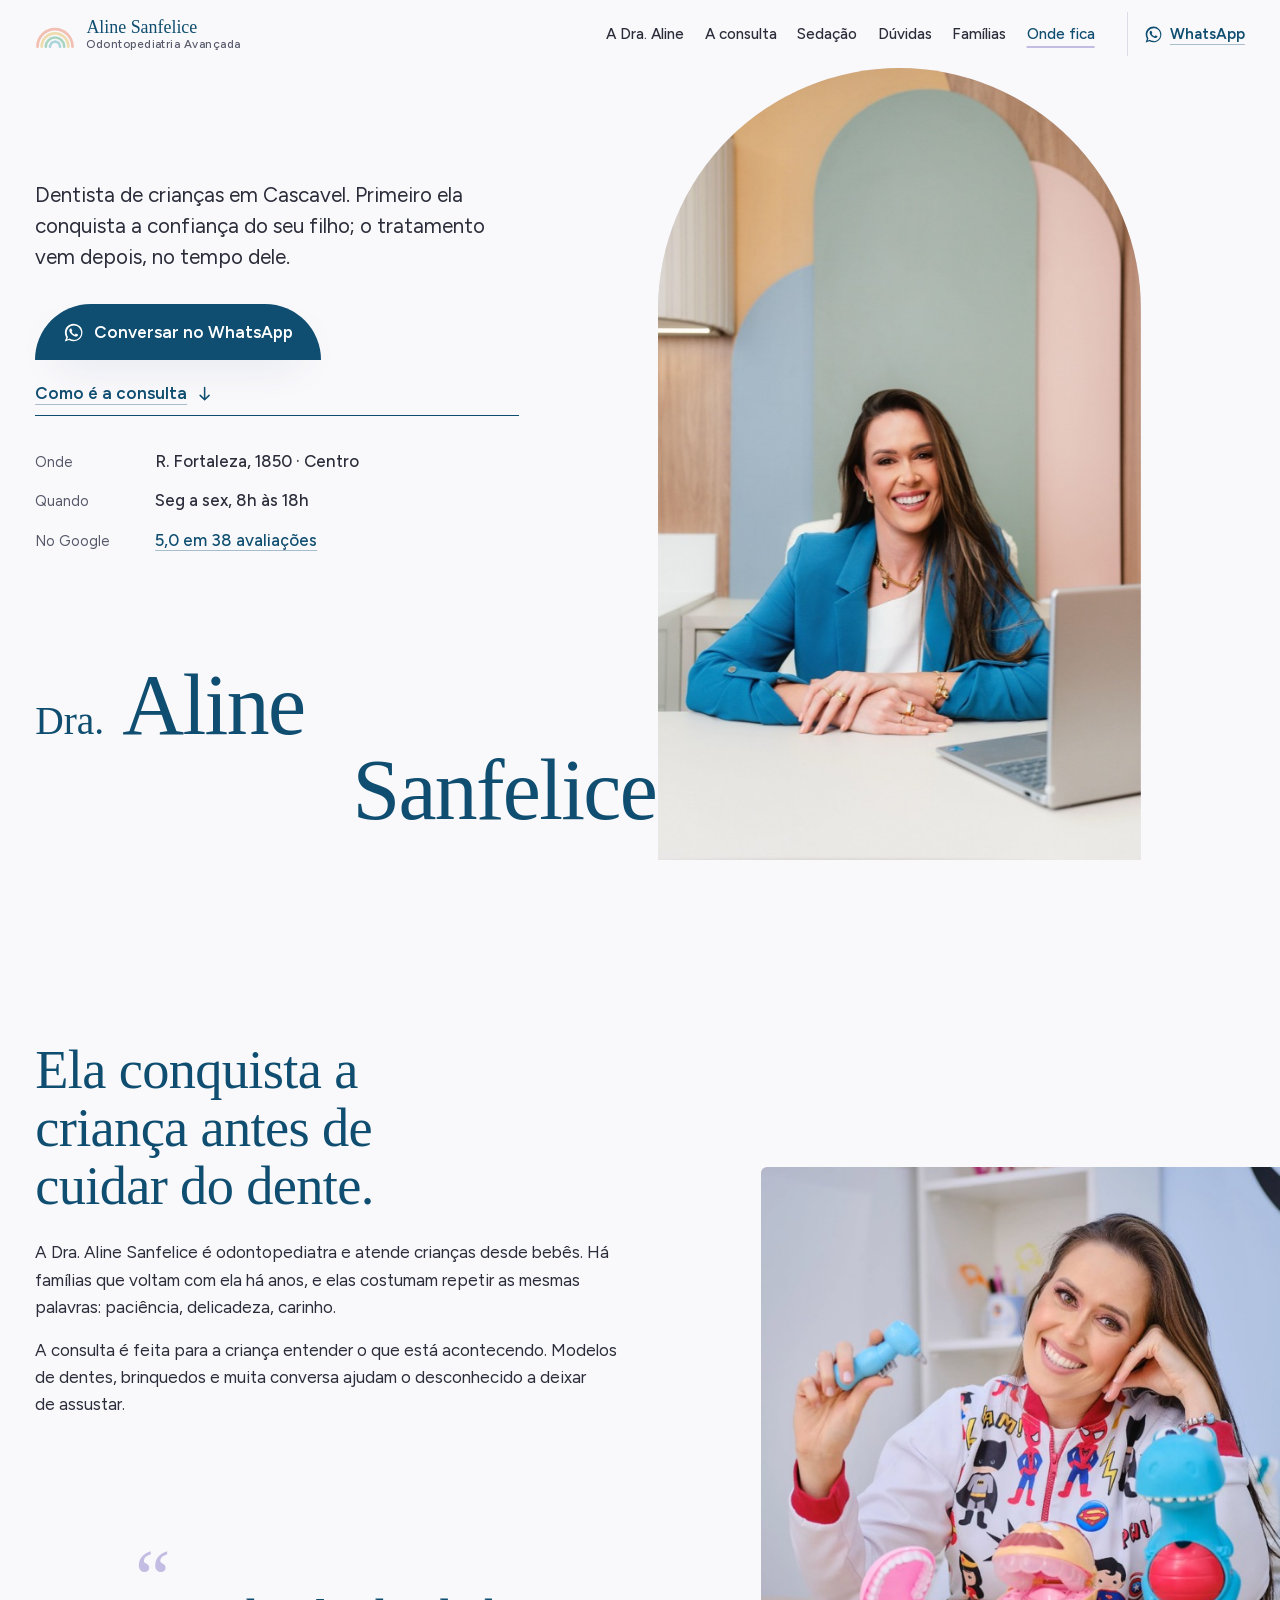
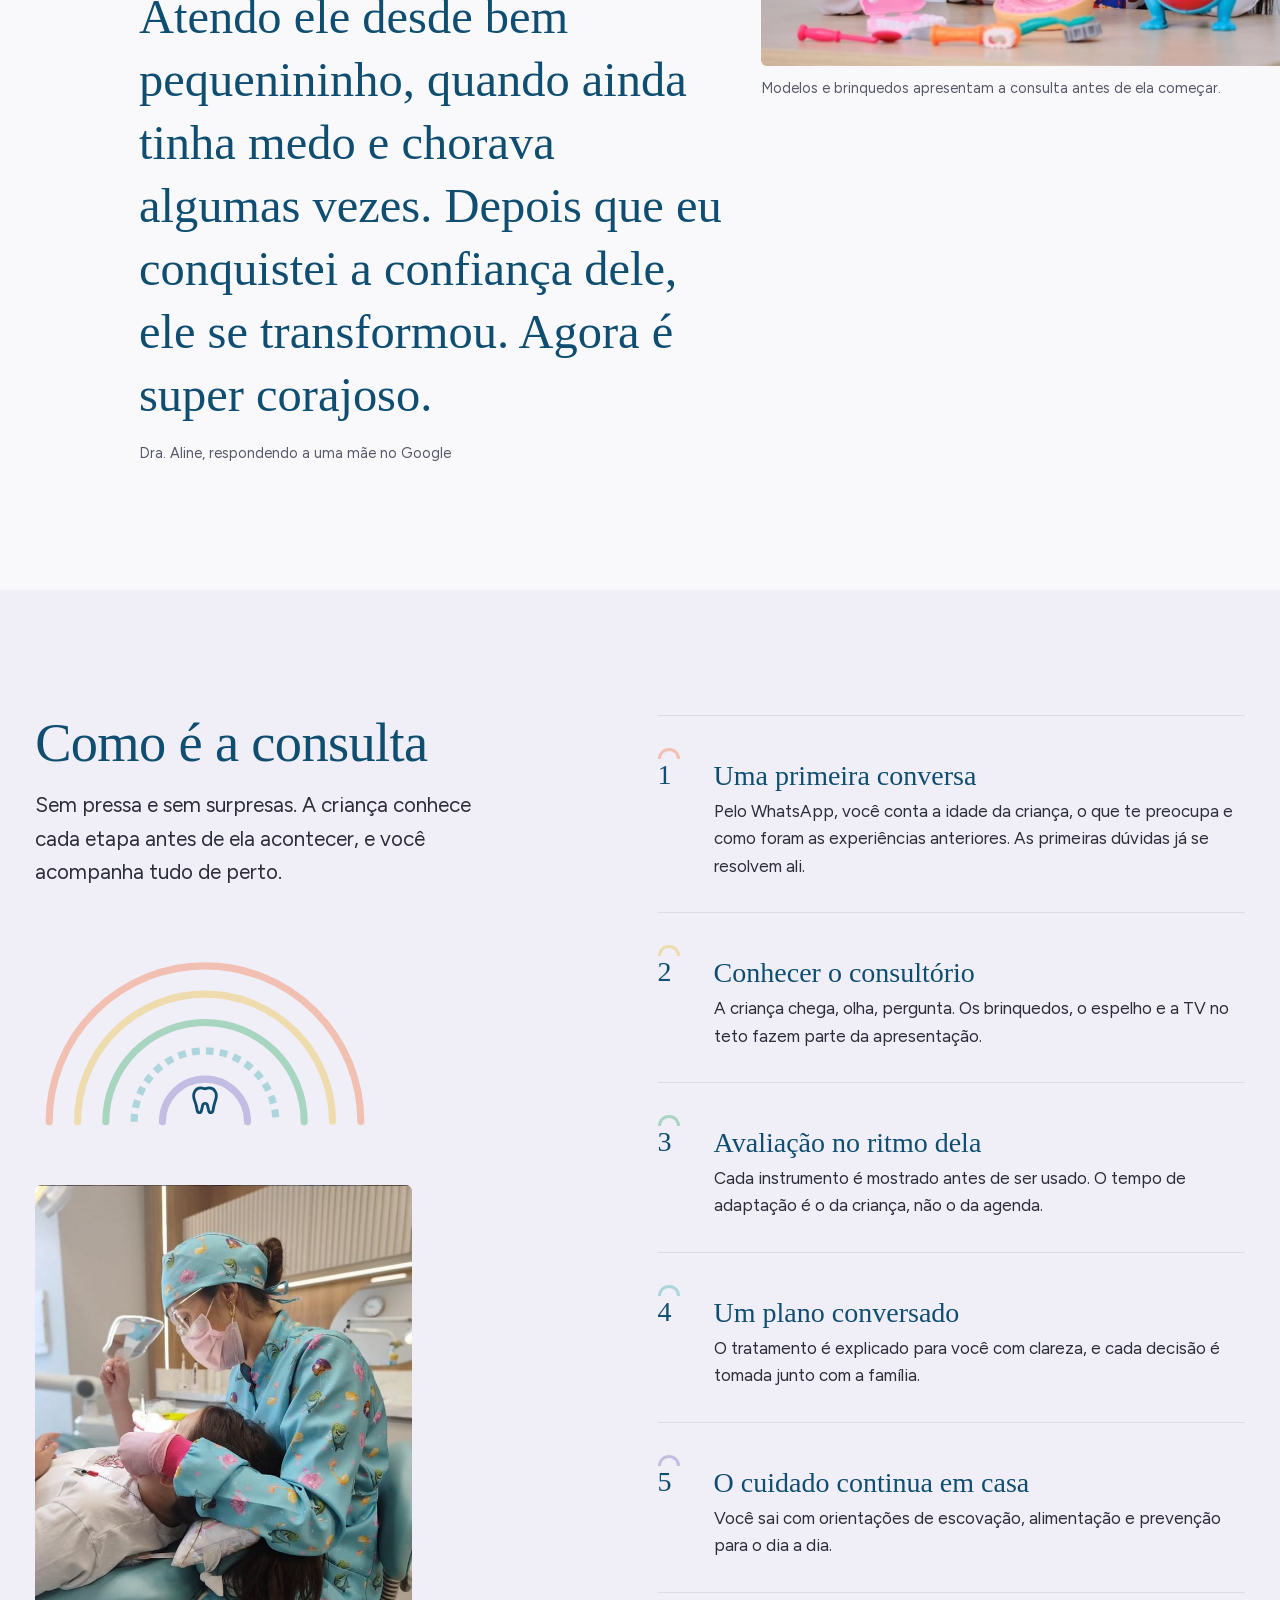
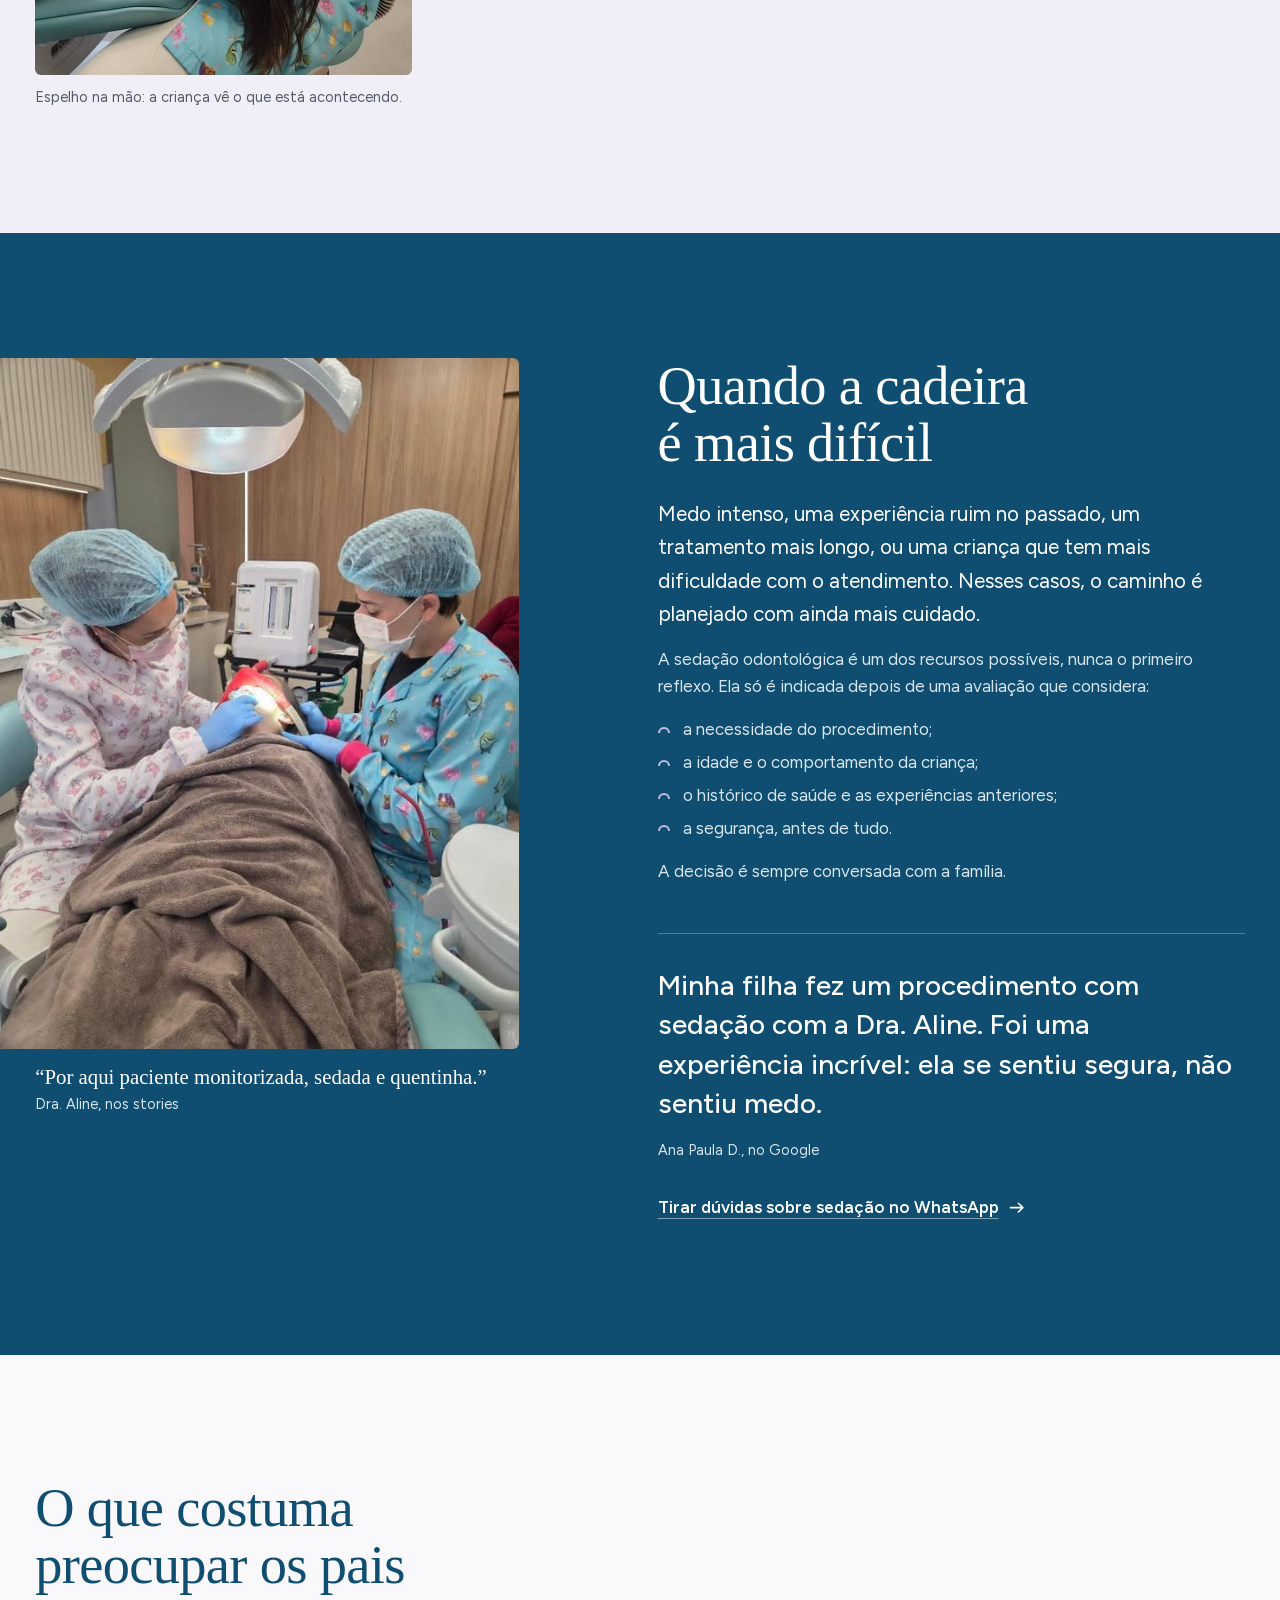
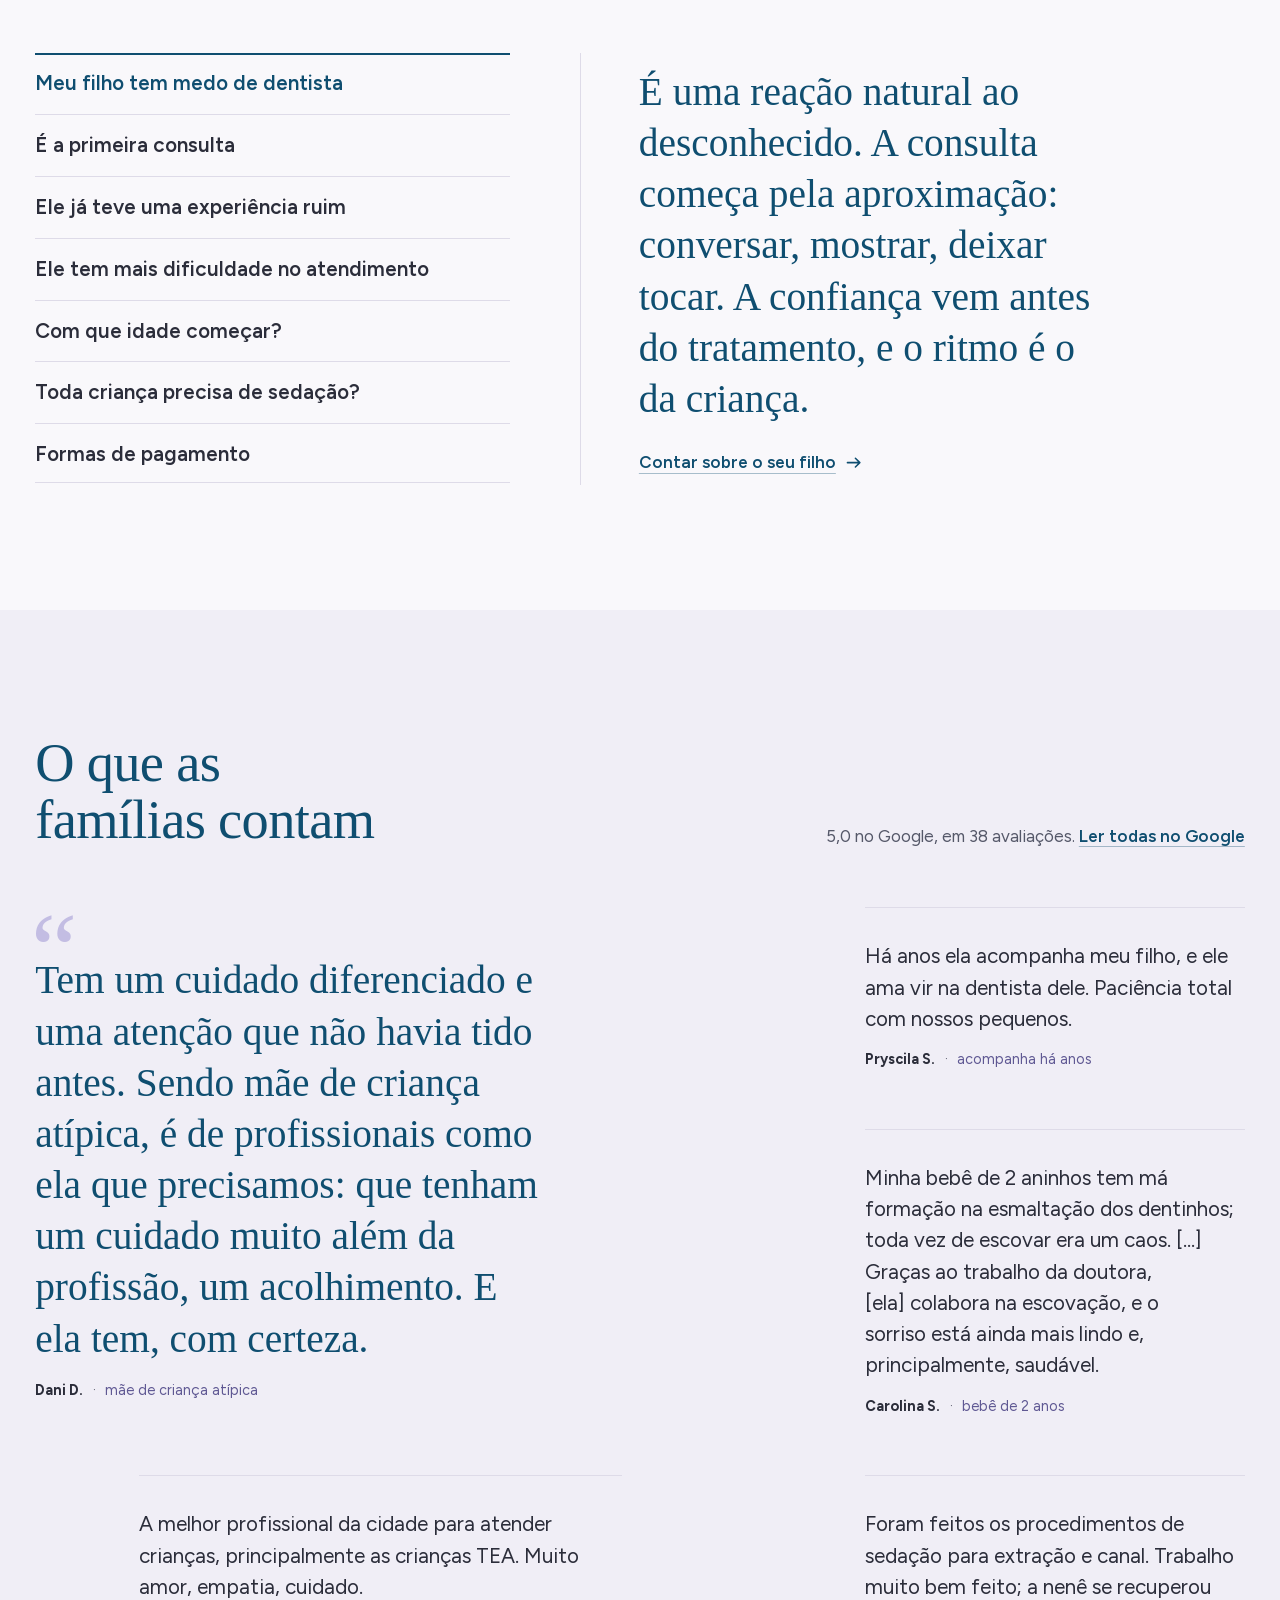
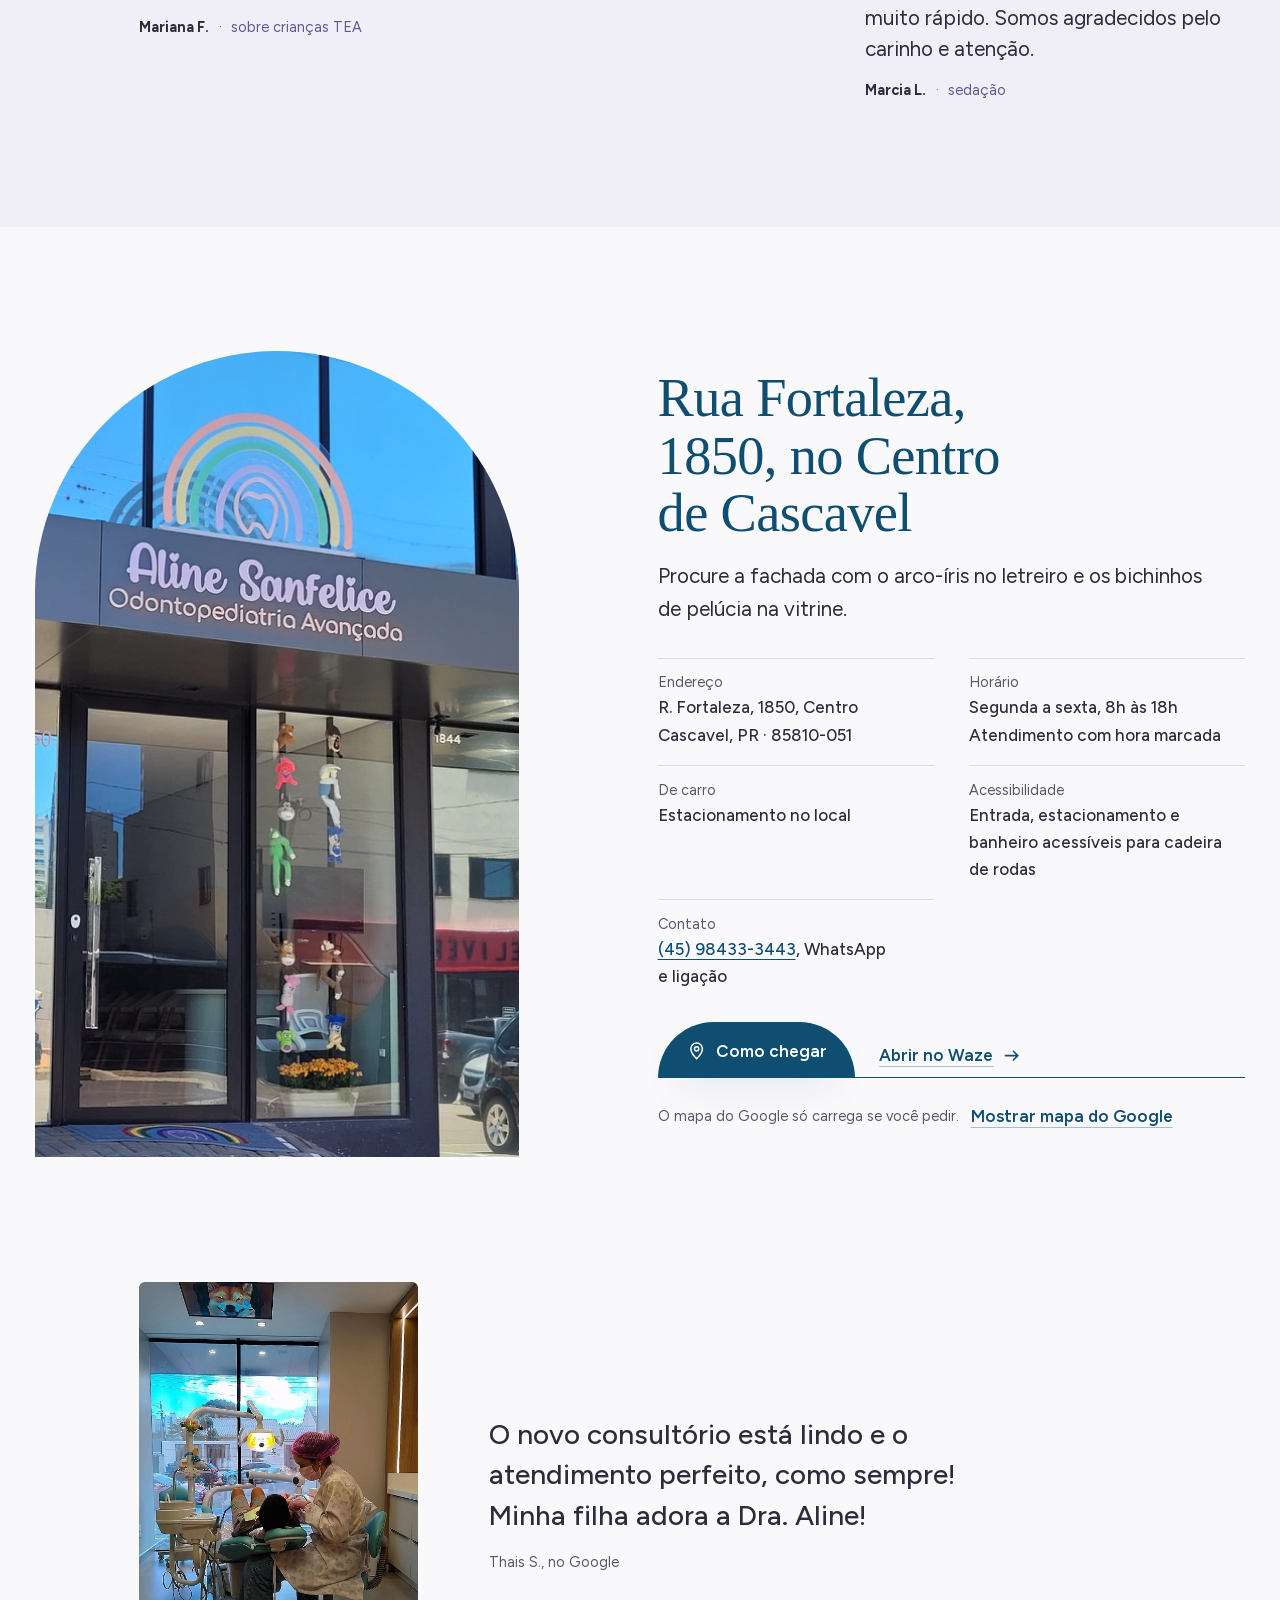
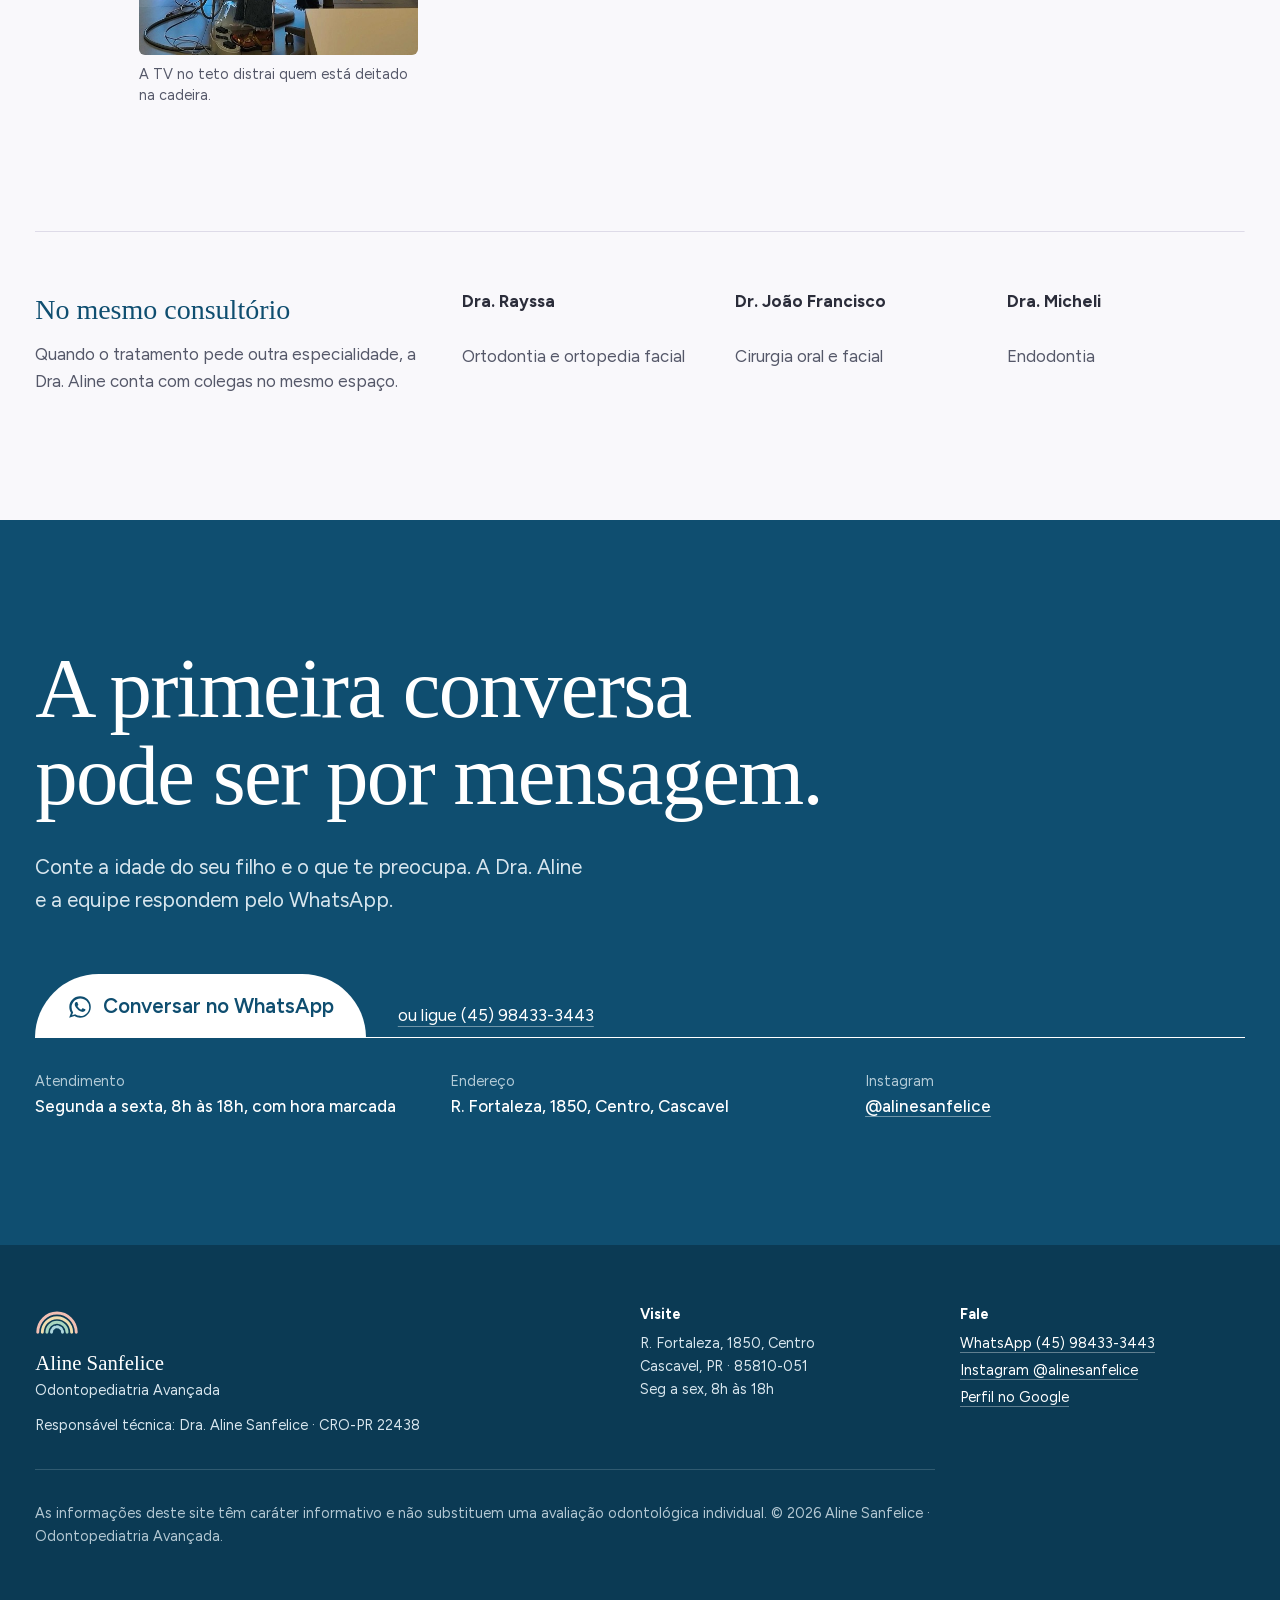
==== commit 12e98ce6: "chore(seo): usar site-dra-aline.vercel.app como domínio Canonical, og:url, og:image e JSON-LD com UR" ====
--- a/index.html
+++ b/index.html
@@ -9,13 +9,15 @@
   <meta name="description" content="Dentista de crianças no Centro de Cascavel. Consulta no tempo de cada criança, sedação odontológica após avaliação e famílias que voltam há anos. Fale com a Dra. Aline pelo WhatsApp." />
   <meta name="author" content="Dra. Aline Sanfelice" />
 
-  <!-- Defina a URL final do site em og:url e nas imagens absolutas quando o domínio estiver confirmado. -->
+  <!-- Domínio atual: https://site-dra-aline.vercel.app. Ao trocar de domínio, atualize canonical, og:url, og:image, JSON-LD, sitemap.xml e robots.txt. -->
+  <link rel="canonical" href="https://site-dra-aline.vercel.app/" />
   <meta property="og:type" content="website" />
+  <meta property="og:url" content="https://site-dra-aline.vercel.app/" />
   <meta property="og:locale" content="pt_BR" />
   <meta property="og:site_name" content="Dra. Aline Sanfelice · Odontopediatria Avançada" />
   <meta property="og:title" content="Dra. Aline Sanfelice · Odontopediatria em Cascavel" />
   <meta property="og:description" content="Dentista de crianças no Centro de Cascavel. Primeiro a confiança, depois o tratamento." />
-  <meta property="og:image" content="/assets/og/og-image.jpg" />
+  <meta property="og:image" content="https://site-dra-aline.vercel.app/assets/og/og-image.jpg" />
   <meta property="og:image:width" content="1200" />
   <meta property="og:image:height" content="630" />
   <meta property="og:image:alt" content="Dra. Aline Sanfelice no consultório, em frente aos arcos coloridos da parede" />
@@ -37,7 +39,8 @@
     "@type": "Dentist",
     "name": "Aline Sanfelice · Odontopediatria Avançada",
     "description": "Odontopediatria e sedação odontológica (mediante avaliação) em Cascavel, PR.",
-    "image": "/assets/photos/aline-retrato-1400.jpg",
+    "image": "https://site-dra-aline.vercel.app/assets/photos/aline-retrato-1400.jpg",
+    "url": "https://site-dra-aline.vercel.app/",
     "telephone": "+55 45 98433-3443",
     "medicalSpecialty": "Pediatric",
     "address": {
--- a/css/base.css
+++ b/css/base.css
@@ -15,6 +15,9 @@
   text-size-adjust: 100%;
   scroll-behavior: smooth;
   scroll-padding-top: calc(var(--header-h) + 16px);
+  /* As fotos que sangram até a borda usam 100vw, que inclui a barra de
+     rolagem em sistemas sem barra sobreposta: nada de rolagem lateral. */
+  overflow-x: clip;
   scrollbar-color: var(--lilas) var(--parede);
   scrollbar-width: thin;
 }
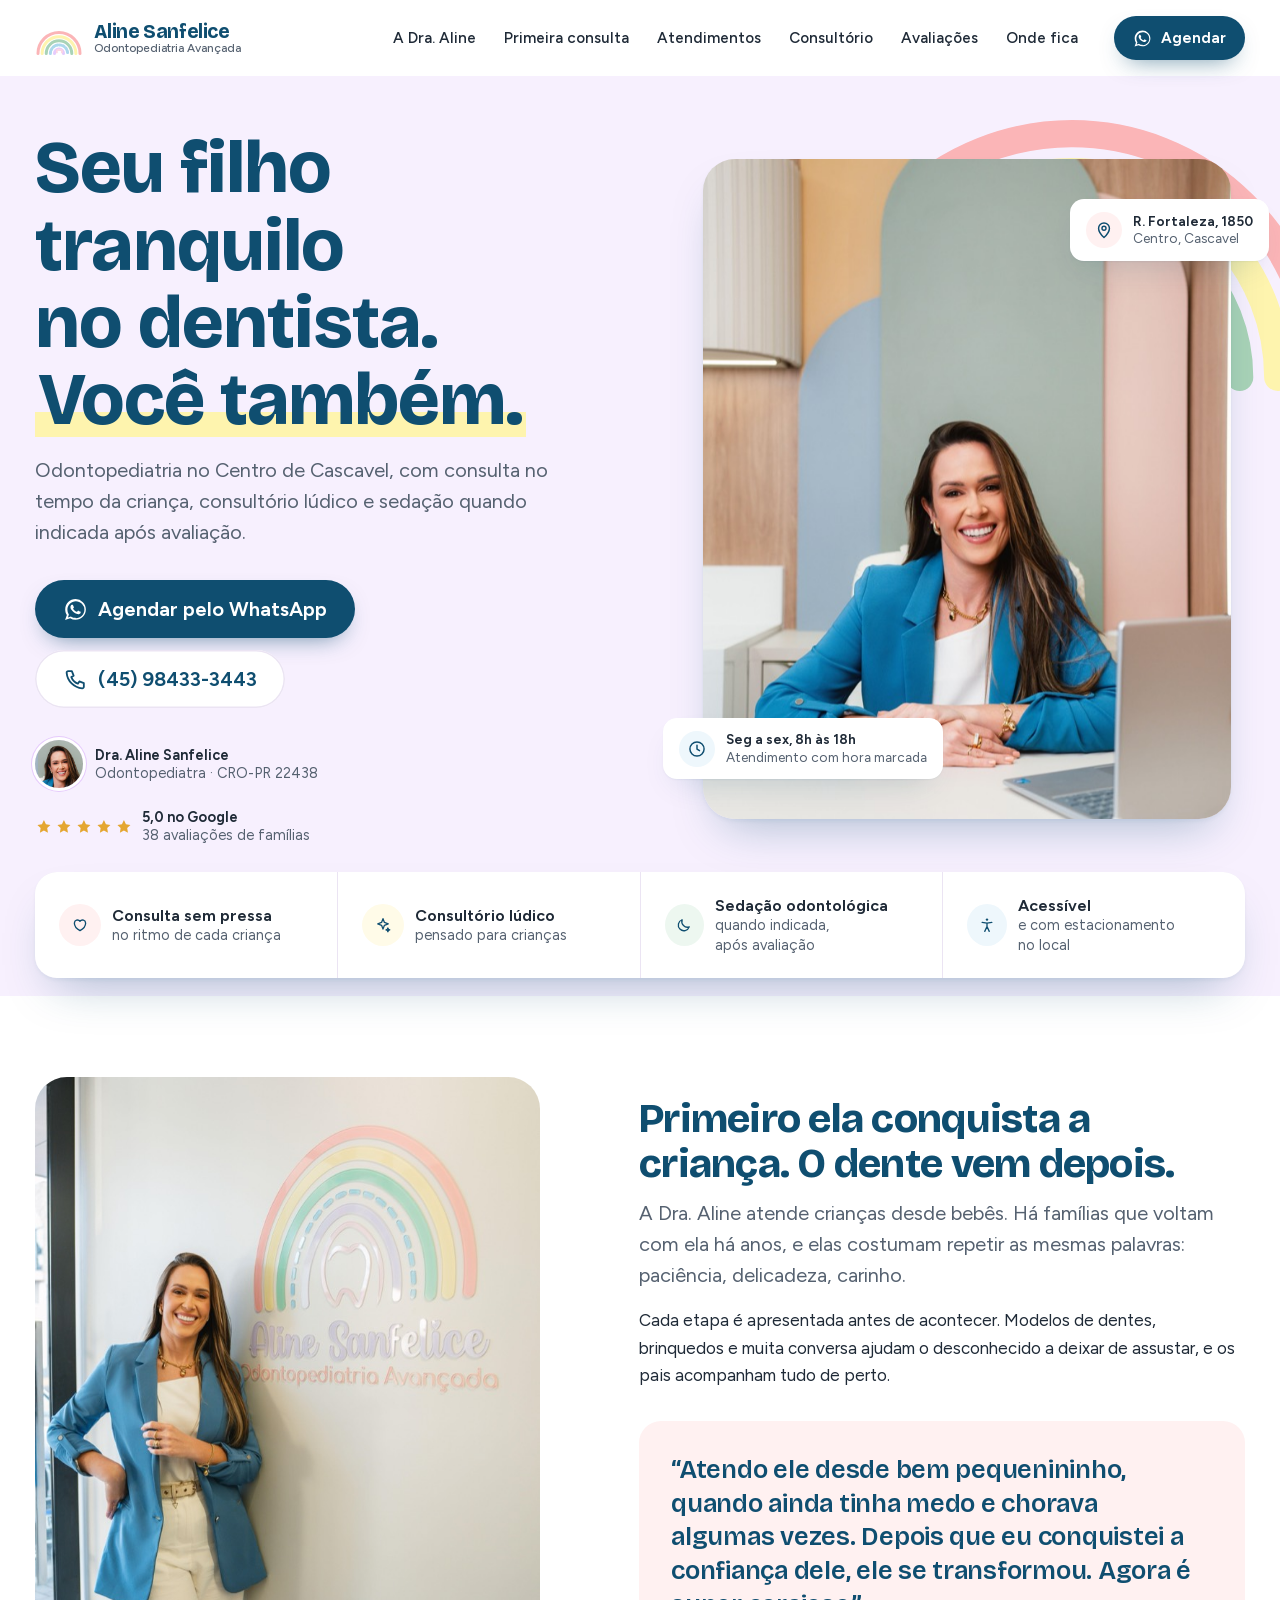
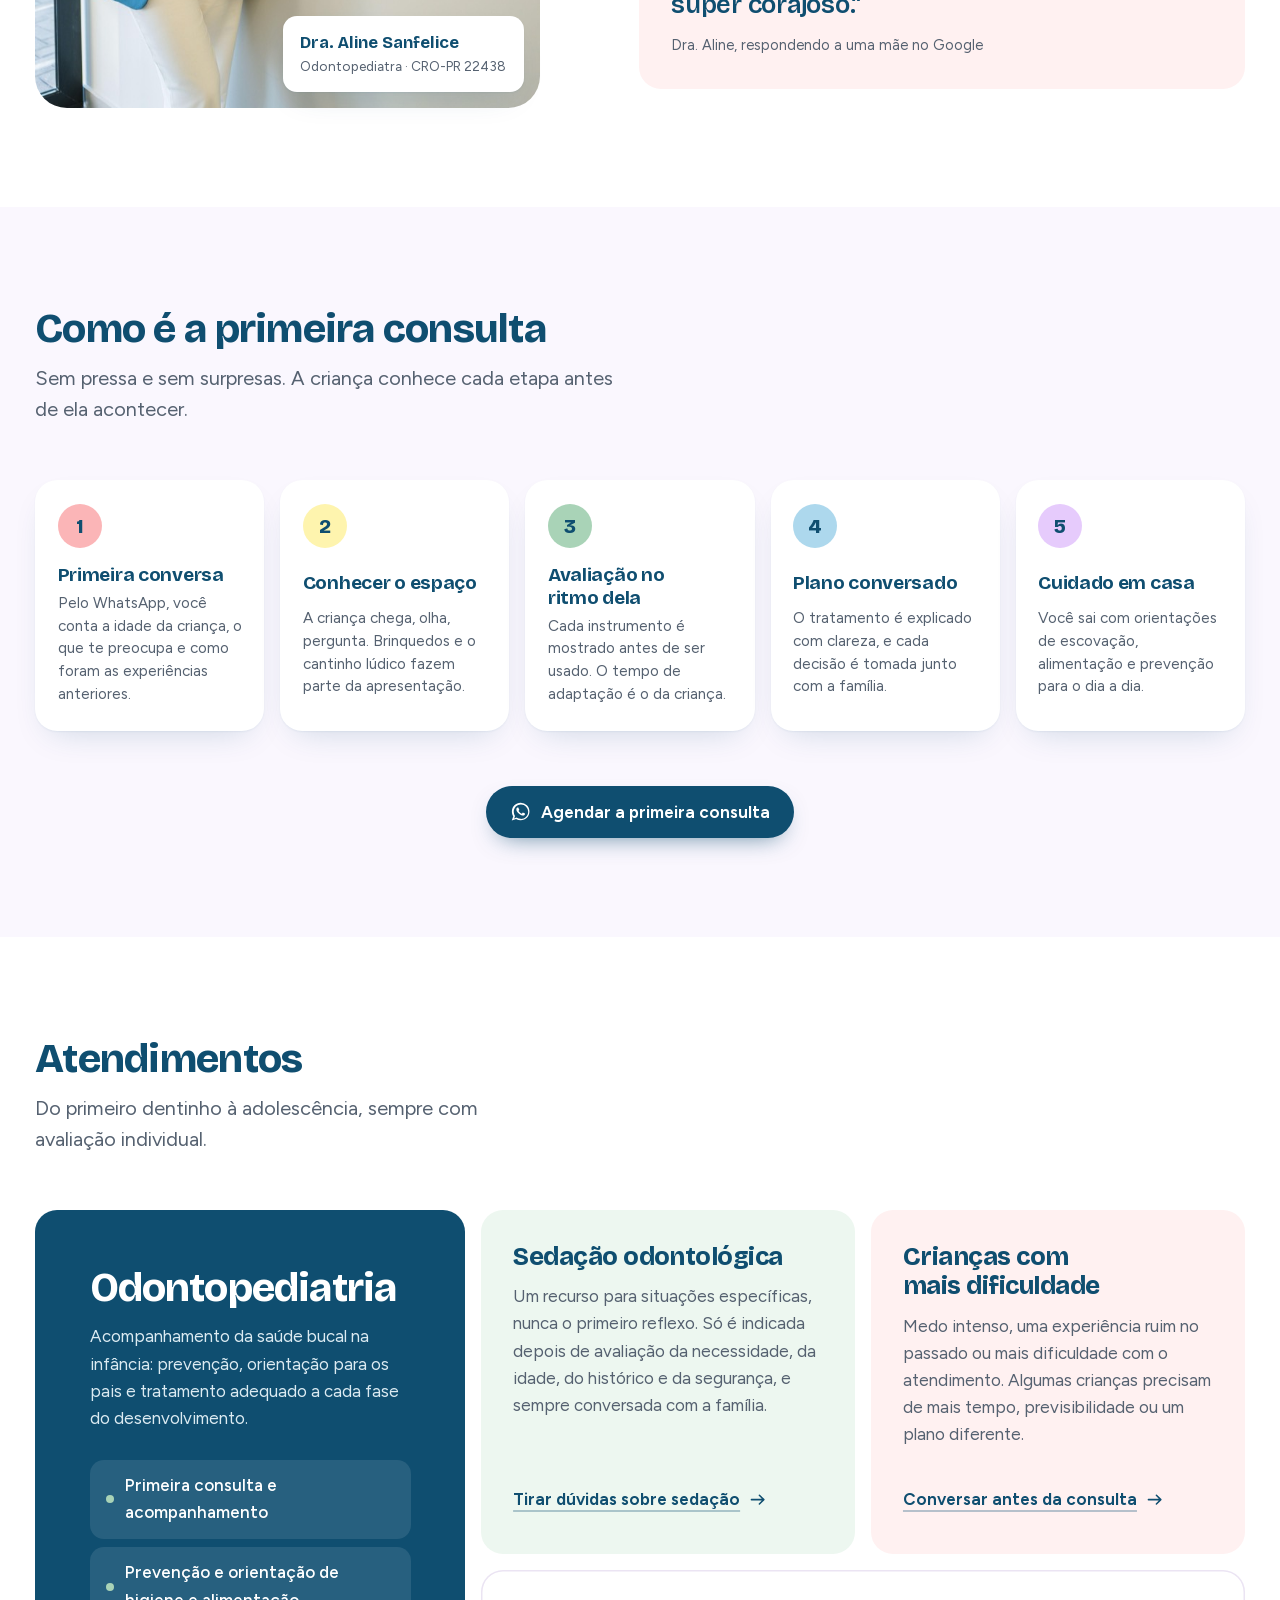
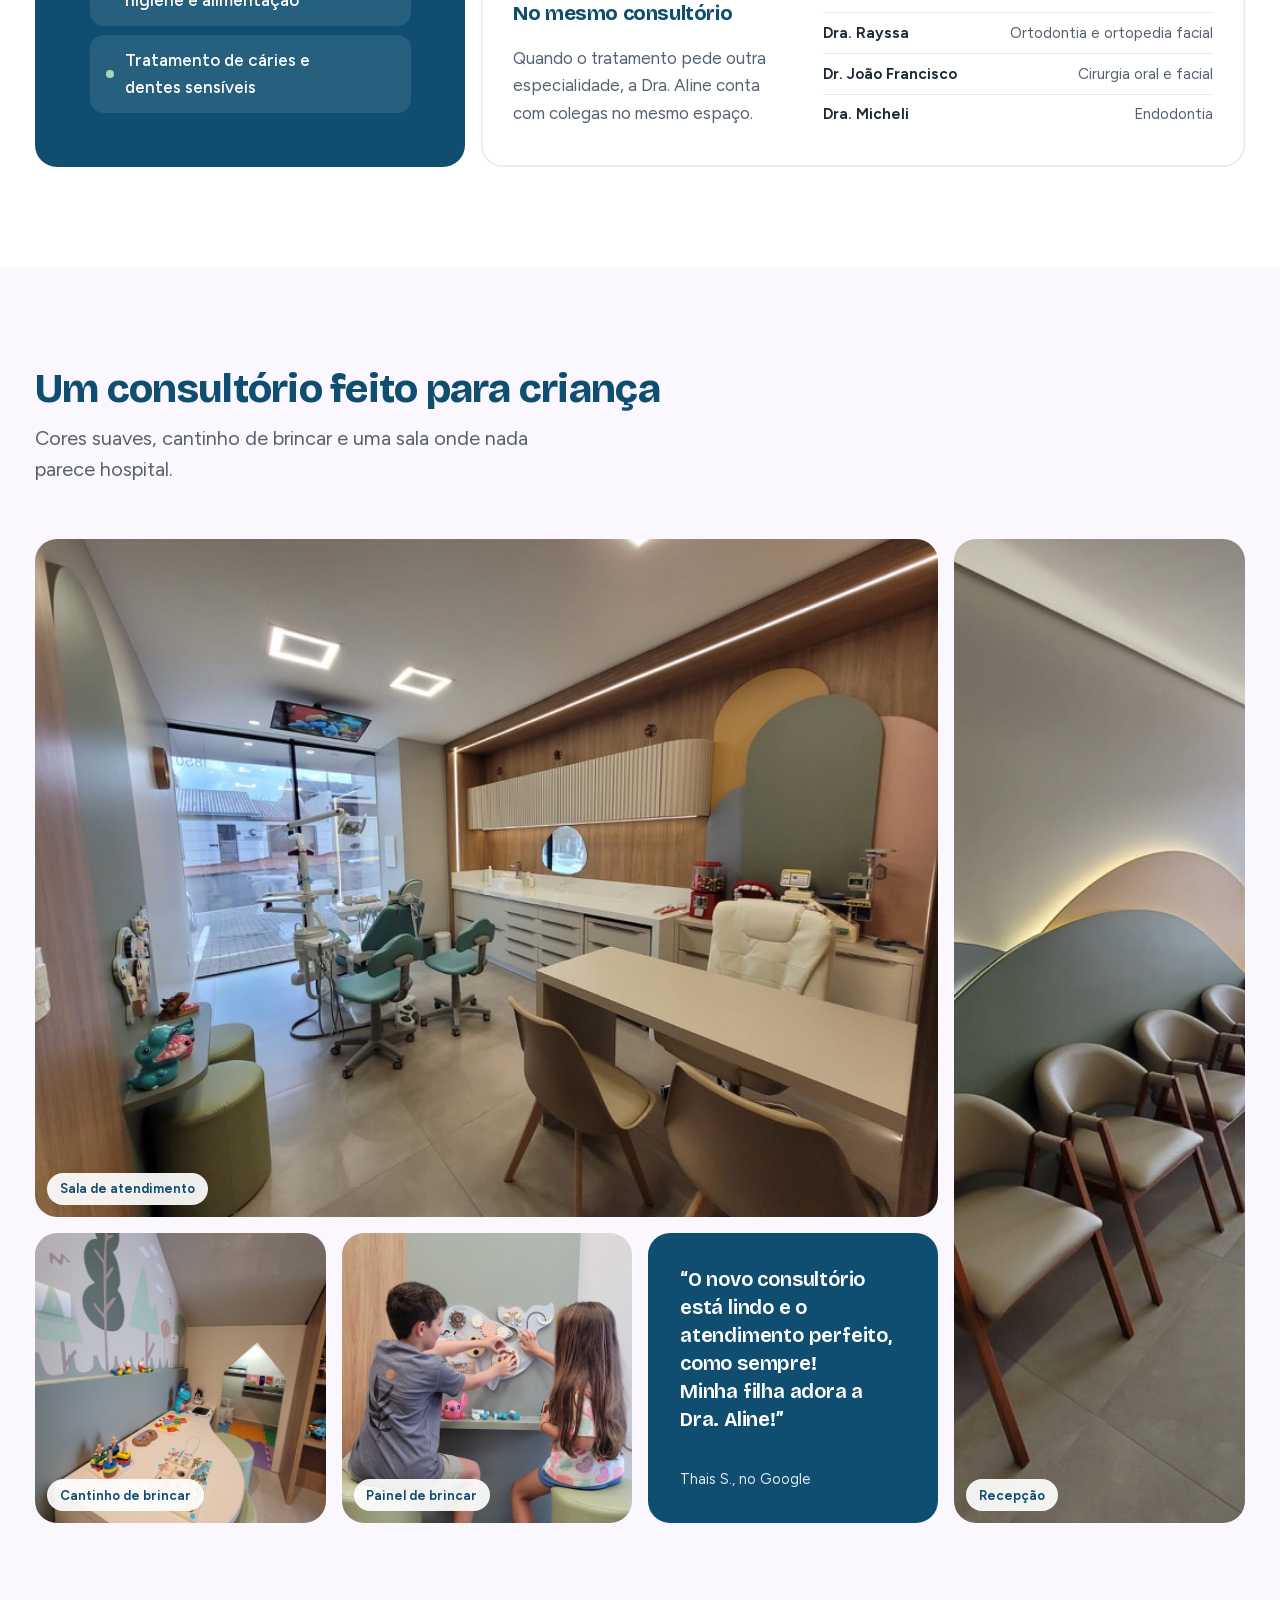
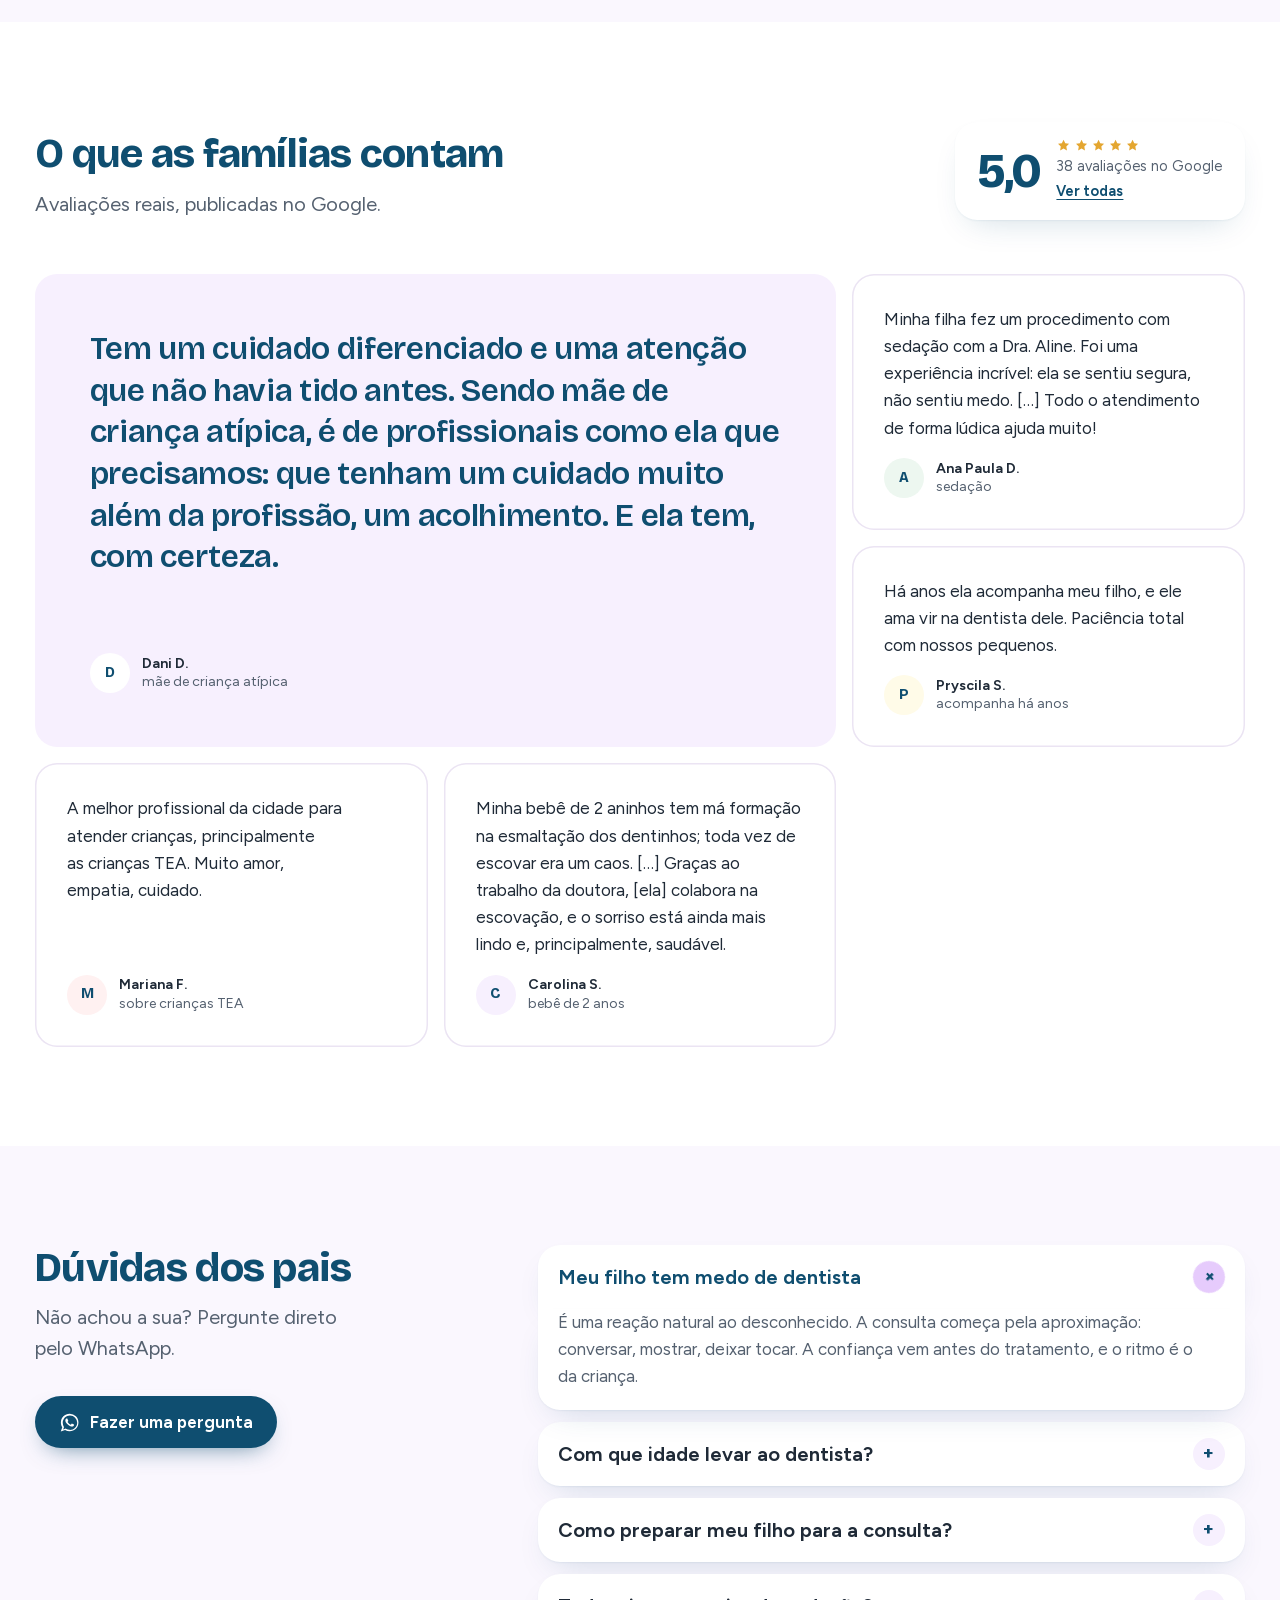
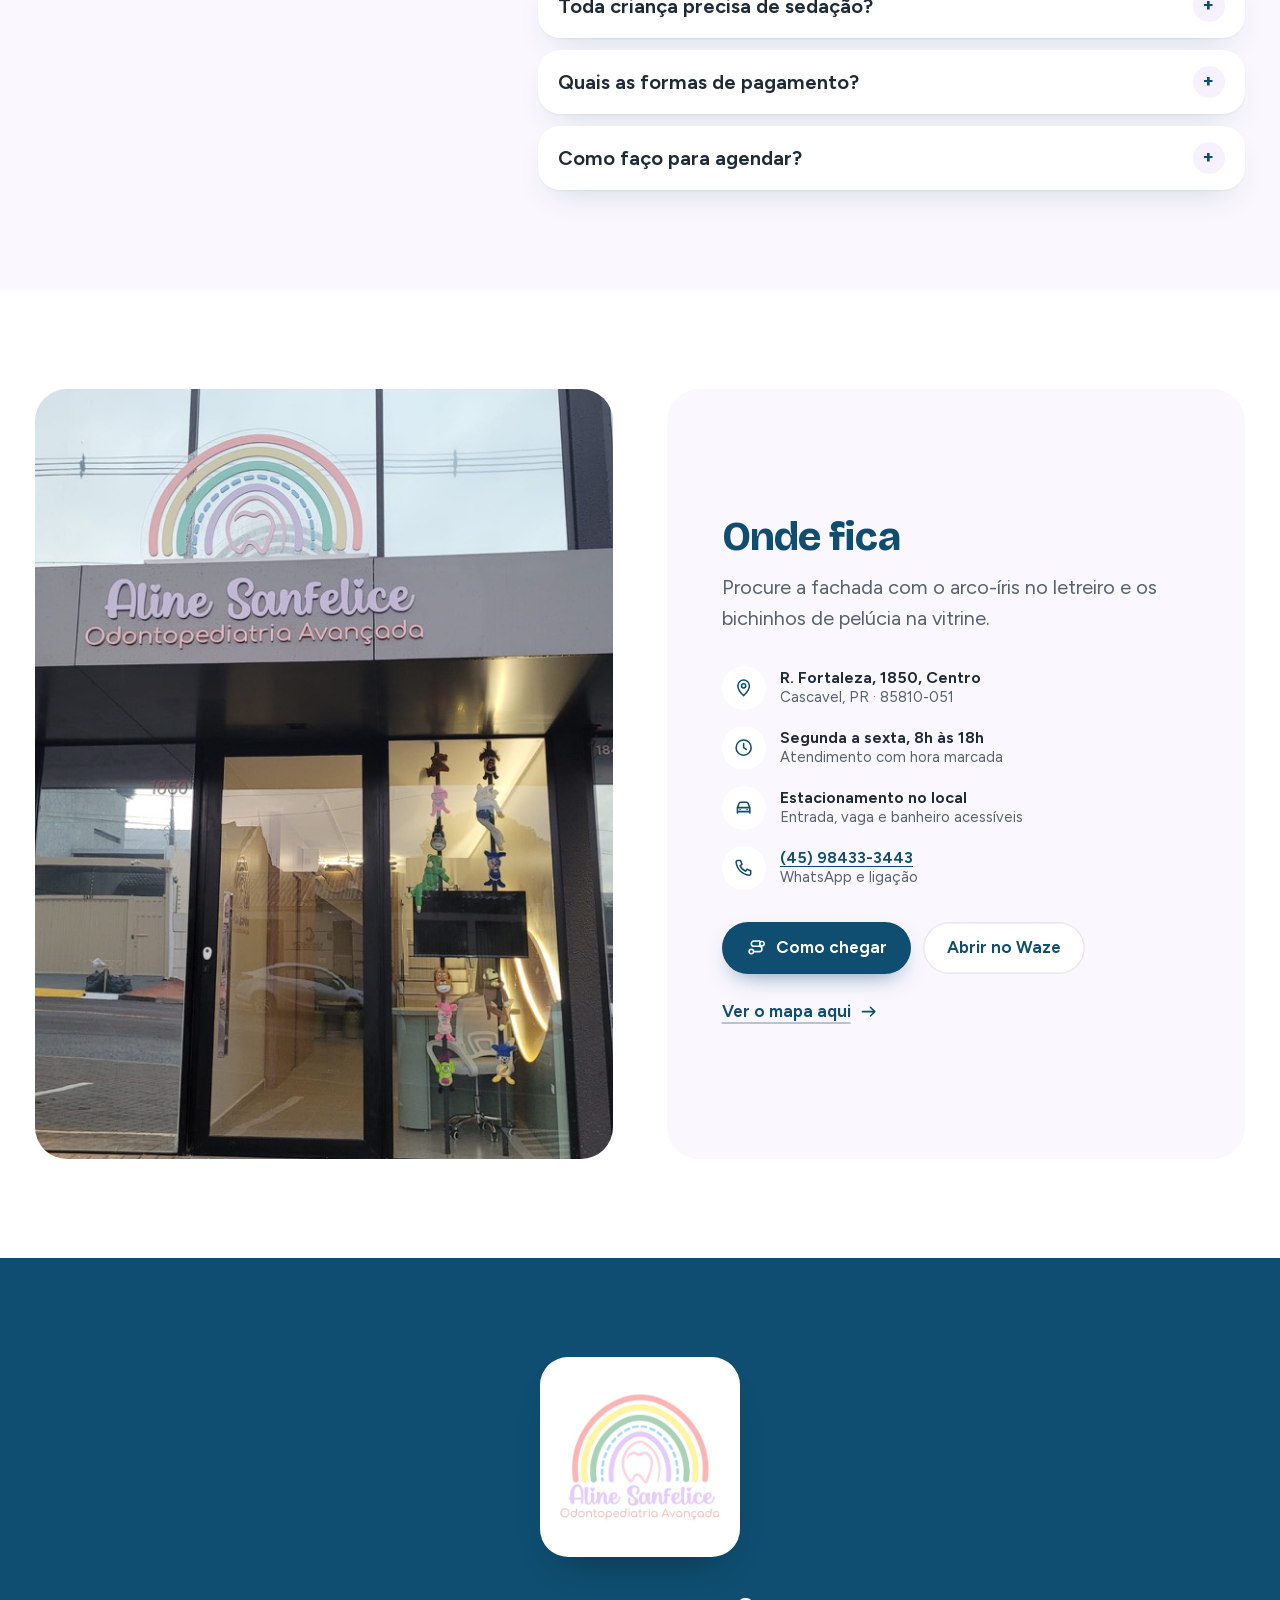
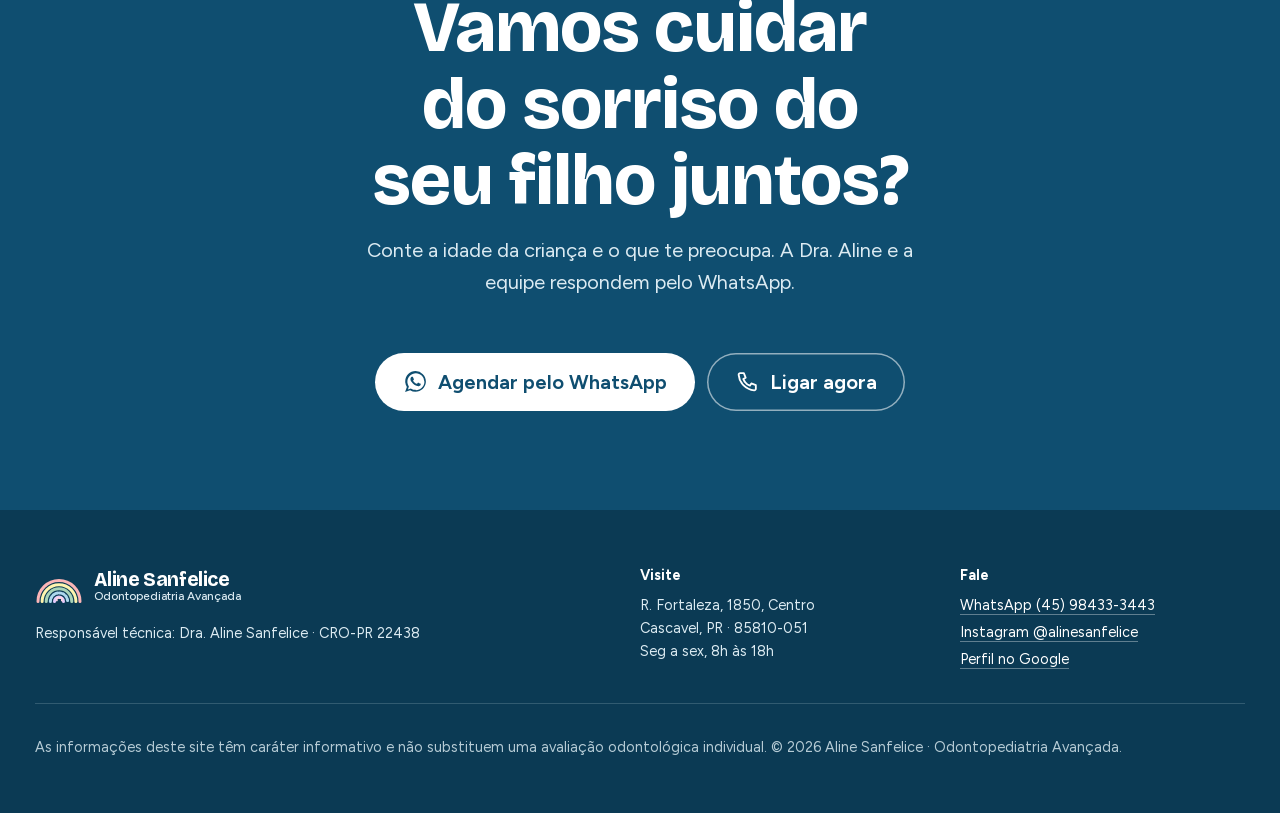
==== commit 58720f2a: "feat: nova direção visual com padrão de clínica pediátrica premium O redesign editorial anterior não" ====
--- a/index.html
+++ b/index.html
@@ -3,10 +3,10 @@
 <head>
   <meta charset="UTF-8" />
   <meta name="viewport" content="width=device-width, initial-scale=1, viewport-fit=cover" />
-  <meta name="theme-color" content="#f9f8fb" />
+  <meta name="theme-color" content="#ffffff" />
 
   <title>Dra. Aline Sanfelice · Odontopediatria em Cascavel, PR</title>
-  <meta name="description" content="Dentista de crianças no Centro de Cascavel. Consulta no tempo de cada criança, sedação odontológica após avaliação e famílias que voltam há anos. Fale com a Dra. Aline pelo WhatsApp." />
+  <meta name="description" content="Odontopediatria no Centro de Cascavel com a Dra. Aline Sanfelice: consulta no tempo da criança, consultório lúdico e sedação odontológica quando indicada após avaliação. 5,0 no Google. Agende pelo WhatsApp." />
   <meta name="author" content="Dra. Aline Sanfelice" />
 
   <!-- Domínio atual: https://site-dra-aline.vercel.app. Ao trocar de domínio, atualize canonical, og:url, og:image, JSON-LD, sitemap.xml e robots.txt. -->
@@ -16,17 +16,17 @@
   <meta property="og:locale" content="pt_BR" />
   <meta property="og:site_name" content="Dra. Aline Sanfelice · Odontopediatria Avançada" />
   <meta property="og:title" content="Dra. Aline Sanfelice · Odontopediatria em Cascavel" />
-  <meta property="og:description" content="Dentista de crianças no Centro de Cascavel. Primeiro a confiança, depois o tratamento." />
+  <meta property="og:description" content="Seu filho tranquilo no dentista. Consulta no tempo da criança, no Centro de Cascavel." />
   <meta property="og:image" content="https://site-dra-aline.vercel.app/assets/og/og-image.jpg" />
   <meta property="og:image:width" content="1200" />
   <meta property="og:image:height" content="630" />
-  <meta property="og:image:alt" content="Dra. Aline Sanfelice no consultório, em frente aos arcos coloridos da parede" />
+  <meta property="og:image:alt" content="Dra. Aline Sanfelice no consultório de odontopediatria em Cascavel" />
   <meta name="twitter:card" content="summary_large_image" />
 
   <link rel="icon" href="favicon/favicon.svg" type="image/svg+xml" />
   <link rel="apple-touch-icon" href="favicon/apple-touch-icon.png" />
 
-  <link rel="preload" href="assets/fonts/young-serif-latin.woff2" as="font" type="font/woff2" crossorigin />
+  <link rel="preload" href="assets/fonts/bricolage-latin.woff2" as="font" type="font/woff2" crossorigin />
   <link rel="preload" href="assets/fonts/figtree-latin.woff2" as="font" type="font/woff2" crossorigin />
 
   <link rel="stylesheet" href="css/tokens.css" />
@@ -69,347 +69,384 @@
   <a class="skip-link" href="#conteudo">Pular para o conteúdo</a>
 
   <header class="site-header" data-header>
-    <div class="site-header__inner wrap">
-      <a class="lockup" href="#topo" aria-label="Aline Sanfelice, Odontopediatria Avançada, voltar ao início">
-        <svg class="lockup__mark" viewBox="0 0 48 34" aria-hidden="true" focusable="false">
-          <path d="M3 32a21 21 0 0 1 42 0" stroke="#f2bfb3"/>
-          <path d="M8 32a16 16 0 0 1 32 0" stroke="#efdcae"/>
-          <path d="M13 32a11 11 0 0 1 22 0" stroke="#a8d5bf"/>
-          <path d="M18 32a6 6 0 0 1 12 0" stroke="#acd5dc" stroke-dasharray="2.2 2"/>
+    <div class="site-header__bar">
+      <a class="logo" href="#topo" aria-label="Aline Sanfelice, Odontopediatria Avançada, voltar ao início">
+        <svg class="logo__mark" viewBox="0 0 64 44" aria-hidden="true" focusable="false">
+          <path d="M4 42a28 28 0 0 1 56 0" stroke="#fbb5b7"/>
+          <path d="M9.5 42a22.5 22.5 0 0 1 45 0" stroke="#fef4ae"/>
+          <path d="M15 42a17 17 0 0 1 34 0" stroke="#a9d3b7"/>
+          <path d="M20.5 42a11.5 11.5 0 0 1 23 0" stroke="#add8ed" stroke-dasharray="2.4 2.2"/>
+          <path d="M26 42a6 6 0 0 1 12 0" stroke="#e6cbfc"/>
+          <path class="logo__tooth" d="M29.2 40.6c-.7-2 .4-3.6 2-3.6.5 0 .9.3 1.3.3s.8-.3 1.3-.3c1.6 0 2.7 1.6 2 3.6"/>
         </svg>
-        <span class="lockup__text">
-          <span class="lockup__name">Aline Sanfelice</span>
-          <span class="lockup__sub">Odontopediatria Avançada</span>
+        <span class="logo__text">
+          <span class="logo__name">Aline Sanfelice</span>
+          <span class="logo__sub">Odontopediatria Avançada</span>
         </span>
       </a>
 
       <nav class="nav" aria-label="Seções do site">
         <button class="nav__toggle" type="button" aria-expanded="false" aria-controls="nav-list" data-nav-toggle>
+          <span class="nav__toggle-icon" aria-hidden="true"></span>
           <span class="nav__toggle-label">Menu</span>
-          <span class="nav__toggle-icon" aria-hidden="true"></span>
         </button>
         <ul class="nav__list" id="nav-list" data-nav-list>
           <li><a href="#dra-aline">A Dra. Aline</a></li>
-          <li><a href="#consulta">A consulta</a></li>
-          <li><a href="#sedacao">Sedação</a></li>
-          <li><a href="#duvidas">Dúvidas</a></li>
-          <li><a href="#familias">Famílias</a></li>
+          <li><a href="#primeira-consulta">Primeira consulta</a></li>
+          <li><a href="#atendimentos">Atendimentos</a></li>
+          <li><a href="#consultorio">Consultório</a></li>
+          <li><a href="#avaliacoes">Avaliações</a></li>
           <li><a href="#onde">Onde fica</a></li>
         </ul>
       </nav>
 
-      <a class="header-cta" href="https://wa.me/5545984333443?text=Ol%C3%A1!%20Vim%20pelo%20site%20da%20Dra.%20Aline%20e%20gostaria%20de%20saber%20mais%20sobre%20o%20atendimento." target="_blank" rel="noopener">
-        <svg class="icon" viewBox="0 0 24 24" aria-hidden="true" focusable="false"><use href="#i-whatsapp"/></svg>
-        <span>WhatsApp</span>
+      <a class="button button--primary button--small header-cta" href="https://wa.me/5545984333443?text=Ol%C3%A1!%20Vim%20pelo%20site%20da%20Dra.%20Aline%20e%20gostaria%20de%20agendar%20uma%20consulta." target="_blank" rel="noopener">
+        <svg class="icon" aria-hidden="true" focusable="false"><use href="#i-whatsapp"/></svg>
+        <span>Agendar</span>
       </a>
     </div>
   </header>
 
   <main id="conteudo">
-    <!-- 1 · Quem é -->
+    <!-- Hero -->
     <section class="hero" id="topo" aria-labelledby="hero-title">
-      <div class="hero__grid wrap">
-        <figure class="hero__portrait arch">
-          <img
-            src="assets/photos/aline-retrato-960.jpg"
-            srcset="assets/photos/aline-retrato-640.jpg 640w, assets/photos/aline-retrato-960.jpg 960w, assets/photos/aline-retrato-1400.jpg 1400w"
-            sizes="(min-width: 960px) 38vw, 92vw"
-            width="1400" height="2100"
-            alt="Dra. Aline Sanfelice sorrindo, sentada à mesa do consultório, com painéis em arco nas cores pastel ao fundo"
-            fetchpriority="high" decoding="async" />
+      <div class="hero__inner wrap">
+        <div class="hero__copy">
+          <h1 class="hero__title" id="hero-title">Seu filho tranquilo no dentista. <span>Você também.</span></h1>
+          <p class="hero__lead">Odontopediatria no Centro de Cascavel, com consulta no tempo da criança, consultório lúdico e sedação quando indicada após avaliação.</p>
+
+          <div class="hero__actions">
+            <a class="button button--primary button--large" href="https://wa.me/5545984333443?text=Ol%C3%A1!%20Vim%20pelo%20site%20da%20Dra.%20Aline%20e%20gostaria%20de%20agendar%20uma%20consulta." target="_blank" rel="noopener">
+              <svg class="icon" aria-hidden="true" focusable="false"><use href="#i-whatsapp"/></svg>
+              <span>Agendar pelo WhatsApp</span>
+            </a>
+            <a class="button button--outline button--large" href="tel:+5545984333443">
+              <svg class="icon" aria-hidden="true" focusable="false"><use href="#i-phone"/></svg>
+              <span>(45) 98433-3443</span>
+            </a>
+          </div>
+
+          <div class="hero__proof">
+            <div class="profile">
+              <img src="assets/photos/aline-avatar-200.jpg" width="48" height="48" alt="" decoding="async" />
+              <span><strong>Dra. Aline Sanfelice</strong>Odontopediatra · CRO-PR 22438</span>
+            </div>
+            <a class="hero__rating" href="https://maps.app.goo.gl/1zPVbfsscRTXwTze8" target="_blank" rel="noopener">
+              <!-- Nota e número conferidos no Google Maps em 16/10/2026. Atualize junto com o perfil. -->
+              <span class="stars" aria-hidden="true"><svg class="icon"><use href="#i-star"/></svg><svg class="icon"><use href="#i-star"/></svg><svg class="icon"><use href="#i-star"/></svg><svg class="icon"><use href="#i-star"/></svg><svg class="icon"><use href="#i-star"/></svg></span>
+              <span><strong>5,0 no Google</strong>38 avaliações de famílias</span>
+            </a>
+          </div>
+        </div>
+
+        <div class="hero__media">
+          <svg class="hero__arcs" viewBox="0 0 400 220" aria-hidden="true" focusable="false">
+            <path d="M20 210a180 180 0 0 1 360 0" stroke="#fbb5b7"/>
+            <path d="M48 210a152 152 0 0 1 304 0" stroke="#fef4ae"/>
+            <path d="M76 210a124 124 0 0 1 248 0" stroke="#a9d3b7"/>
+            <path d="M104 210a96 96 0 0 1 192 0" stroke="#add8ed" stroke-dasharray="14 12"/>
+            <path d="M132 210a68 68 0 0 1 136 0" stroke="#e6cbfc"/>
+          </svg>
+          <figure class="hero__photo">
+            <img
+              src="assets/photos/aline-retrato-960.jpg"
+              srcset="assets/photos/aline-retrato-640.jpg 640w, assets/photos/aline-retrato-960.jpg 960w, assets/photos/aline-retrato-1400.jpg 1400w"
+              sizes="(min-width: 960px) 44vw, 100vw"
+              width="1400" height="2100"
+              alt="Dra. Aline Sanfelice sorrindo à mesa do consultório, com painéis em arco nas cores pastel ao fundo"
+              fetchpriority="high" decoding="async" />
+          </figure>
+          <div class="hero__card hero__card--hours">
+            <svg class="icon" aria-hidden="true" focusable="false"><use href="#i-clock"/></svg>
+            <span><strong>Seg a sex, 8h às 18h</strong>Atendimento com hora marcada</span>
+          </div>
+          <div class="hero__card hero__card--place">
+            <svg class="icon" aria-hidden="true" focusable="false"><use href="#i-pin"/></svg>
+            <span><strong>R. Fortaleza, 1850</strong>Centro, Cascavel</span>
+          </div>
+        </div>
+      </div>
+    </section>
+
+    <!-- Faixa de confiança -->
+    <section class="trust" aria-label="Destaques do atendimento">
+      <ul class="trust__list wrap">
+        <li><span class="trust__icon trust__icon--rosa"><svg class="icon" aria-hidden="true"><use href="#i-heart"/></svg></span><span><strong>Consulta sem pressa</strong>no ritmo de cada criança</span></li>
+        <li><span class="trust__icon trust__icon--amarelo"><svg class="icon" aria-hidden="true"><use href="#i-sparkle"/></svg></span><span><strong>Consultório lúdico</strong>pensado para crianças</span></li>
+        <li><span class="trust__icon trust__icon--menta"><svg class="icon" aria-hidden="true"><use href="#i-moon"/></svg></span><span><strong>Sedação odontológica</strong>quando indicada, após avaliação</span></li>
+        <li><span class="trust__icon trust__icon--azul"><svg class="icon" aria-hidden="true"><use href="#i-access"/></svg></span><span><strong>Acessível</strong>e com estacionamento no local</span></li>
+      </ul>
+    </section>
+
+    <!-- A Dra. Aline -->
+    <section class="about section" id="dra-aline" aria-labelledby="about-title">
+      <div class="about__inner wrap">
+        <figure class="about__photo">
+          <img src="assets/photos/aline-letreiro-1200.jpg"
+               srcset="assets/photos/aline-letreiro-700.jpg 700w, assets/photos/aline-letreiro-1200.jpg 1200w, assets/photos/aline-letreiro-1800.jpg 1800w"
+               sizes="(min-width: 960px) 40vw, 100vw"
+               width="1800" height="2501" loading="lazy" decoding="async"
+               alt="Dra. Aline Sanfelice de blazer azul, sorrindo ao lado do letreiro com o arco-íris e o nome Aline Sanfelice Odontopediatria Avançada" />
+          <figcaption class="about__badge">
+            <strong>Dra. Aline Sanfelice</strong>
+            <span>Odontopediatra · CRO-PR 22438</span>
+          </figcaption>
         </figure>
 
-        <h1 class="hero__name" id="hero-title">
-          <span class="hero__first"><span class="hero__dra">Dra.</span> Aline</span>
-          <span class="hero__last">Sanfelice</span>
-        </h1>
-
-        <div class="hero__intro">
-          <p class="hero__lead">Dentista de crianças em Cascavel. Primeiro ela conquista a confiança do seu filho; o tratamento vem depois, no tempo dele.</p>
-
-          <div class="hero__actions">
-            <a class="button button--primary" href="https://wa.me/5545984333443?text=Ol%C3%A1!%20Vim%20pelo%20site%20da%20Dra.%20Aline%20e%20gostaria%20de%20saber%20mais%20sobre%20o%20atendimento." target="_blank" rel="noopener">
-              <svg class="icon" viewBox="0 0 24 24" aria-hidden="true" focusable="false"><use href="#i-whatsapp"/></svg>
-              <span>Conversar no WhatsApp</span>
-            </a>
-            <a class="link-arrow" href="#consulta">
-              <span>Como é a consulta</span>
-              <svg class="icon" viewBox="0 0 24 24" aria-hidden="true" focusable="false"><use href="#i-arrow-down"/></svg>
-            </a>
-          </div>
-
-          <dl class="hero__facts">
-            <div>
-              <dt>Onde</dt>
-              <dd>R. Fortaleza, 1850 · Centro</dd>
-            </div>
-            <div>
-              <dt>Quando</dt>
-              <dd>Seg a sex, 8h às 18h</dd>
-            </div>
-            <div>
-              <dt>No Google</dt>
-              <!-- Nota e número conferidos no Google Maps em 16/10/2026. Atualize junto com o perfil. -->
-              <dd><a href="https://maps.app.goo.gl/1zPVbfsscRTXwTze8" target="_blank" rel="noopener">5,0 em 38 avaliações</a></dd>
-            </div>
-          </dl>
-        </div>
-      </div>
-    </section>
-
-    <!-- 2 · A profissional, nas palavras dela -->
-    <section class="person" id="dra-aline" aria-labelledby="person-title">
-      <div class="person__grid wrap">
-        <div class="person__text">
-          <h2 class="section-title" id="person-title">Ela conquista a criança antes de cuidar do dente.</h2>
-          <p>A Dra. Aline Sanfelice é odontopediatra e atende crianças desde bebês. Há famílias que voltam com ela há anos, e elas costumam repetir as mesmas palavras: paciência, delicadeza, carinho.</p>
-          <p>A consulta é feita para a criança entender o que está acontecendo. Modelos de dentes, brinquedos e muita conversa ajudam o desconhecido a deixar de assustar.</p>
-        </div>
-
-        <blockquote class="person__quote">
-          <p>Atendo ele desde bem pequenininho, quando ainda tinha medo e chorava algumas vezes. Depois que eu conquistei a confiança dele, ele se transformou. Agora é super corajoso.</p>
-          <footer>Dra. Aline, respondendo a uma mãe no Google</footer>
-        </blockquote>
-
-        <figure class="person__photo">
-          <img src="assets/photos/brinquedos-913.jpg"
-               srcset="assets/photos/brinquedos-600.jpg 600w, assets/photos/brinquedos-913.jpg 913w"
-               sizes="(min-width: 960px) 34vw, 92vw"
-               width="913" height="890" loading="lazy" decoding="async"
-               alt="Dra. Aline sorrindo à mesa, segurando um brinquedo em forma de instrumento odontológico, com modelos de dentes e um dinossauro de brinquedo à frente" />
-          <figcaption>Modelos e brinquedos apresentam a consulta antes de ela começar.</figcaption>
-        </figure>
-      </div>
-    </section>
-
-    <!-- 3 · Como é a consulta -->
-    <section class="journey" id="consulta" aria-labelledby="journey-title">
-      <div class="journey__grid wrap">
-        <div class="journey__aside">
-          <h2 class="section-title" id="journey-title">Como é a consulta</h2>
-          <p class="journey__intro">Sem pressa e sem surpresas. A criança conhece cada etapa antes de ela acontecer, e você acompanha tudo de perto.</p>
-
-          <div class="journey__arcs" aria-hidden="true">
-            <svg viewBox="0 0 240 128" data-arcs>
-              <path class="arc" style="--arc: var(--arco-rosa)" pathLength="1" d="M10 124a110 110 0 0 1 220 0"/>
-              <path class="arc" style="--arc: var(--arco-amarelo)" pathLength="1" d="M30 124a90 90 0 0 1 180 0"/>
-              <path class="arc" style="--arc: var(--arco-menta)" pathLength="1" d="M50 124a70 70 0 0 1 140 0"/>
-              <path class="arc arc--dashed" style="--arc: var(--arco-azul)" pathLength="1" d="M70 124a50 50 0 0 1 100 0"/>
-              <path class="arc" style="--arc: var(--lilas)" pathLength="1" d="M90 124a30 30 0 0 1 60 0"/>
-              <path class="tooth" d="M112.5 108.5c-1.6-4.6.9-8.3 4.6-8.3 1.3 0 2.1.6 2.9.6s1.6-.6 2.9-.6c3.7 0 6.2 3.7 4.6 8.3-.9 2.6-1.4 4.2-1.8 7.3-.3 2.2-2.6 2.5-3.1.4l-.9-3.9c-.4-1.6-2.9-1.6-3.3 0l-.9 3.9c-.5 2.1-2.8 1.8-3.1-.4-.4-3.1-.9-4.7-1.9-7.3z"/>
-            </svg>
-          </div>
-          <figure class="journey__photo">
-            <img src="assets/photos/atendimento-684.jpg" width="684" height="890" loading="lazy" decoding="async"
-                 alt="Dra. Aline atendendo uma menina deitada na cadeira, que segura um espelho para acompanhar o que está acontecendo" />
-            <figcaption>Espelho na mão: a criança vê o que está acontecendo.</figcaption>
-          </figure>
-        </div>
-
-        <ol class="steps" data-steps>
-          <li class="step" style="--arc: var(--arco-rosa)">
-            <span class="step__n" aria-hidden="true">1</span>
-            <h3>Uma primeira conversa</h3>
-            <p>Pelo WhatsApp, você conta a idade da criança, o que te preocupa e como foram as experiências anteriores. As primeiras dúvidas já se resolvem ali.</p>
+        <div class="about__text">
+          <h2 class="section-title" id="about-title">Primeiro ela conquista a criança. O dente vem depois.</h2>
+          <p class="lead">A Dra. Aline atende crianças desde bebês. Há famílias que voltam com ela há anos, e elas costumam repetir as mesmas palavras: paciência, delicadeza, carinho.</p>
+          <p>Cada etapa é apresentada antes de acontecer. Modelos de dentes, brinquedos e muita conversa ajudam o desconhecido a deixar de assustar, e os pais acompanham tudo de perto.</p>
+
+          <blockquote class="about__quote">
+            <p>“Atendo ele desde bem pequenininho, quando ainda tinha medo e chorava algumas vezes. Depois que eu conquistei a confiança dele, ele se transformou. Agora é super corajoso.”</p>
+            <footer>Dra. Aline, respondendo a uma mãe no Google</footer>
+          </blockquote>
+        </div>
+      </div>
+    </section>
+
+    <!-- Primeira consulta -->
+    <section class="steps-section section section--tint" id="primeira-consulta" aria-labelledby="steps-title">
+      <div class="wrap">
+        <div class="section-head">
+          <h2 class="section-title" id="steps-title">Como é a primeira consulta</h2>
+          <p class="lead">Sem pressa e sem surpresas. A criança conhece cada etapa antes de ela acontecer.</p>
+        </div>
+
+        <ol class="steps">
+          <li class="step step--rosa">
+            <span class="step__n">1</span>
+            <h3>Primeira conversa</h3>
+            <p>Pelo WhatsApp, você conta a idade da criança, o que te preocupa e como foram as experiências anteriores.</p>
           </li>
-          <li class="step" style="--arc: var(--arco-amarelo)">
-            <span class="step__n" aria-hidden="true">2</span>
-            <h3>Conhecer o consultório</h3>
-            <p>A criança chega, olha, pergunta. Os brinquedos, o espelho e a TV no teto fazem parte da apresentação.</p>
+          <li class="step step--amarelo">
+            <span class="step__n">2</span>
+            <h3>Conhecer o espaço</h3>
+            <p>A criança chega, olha, pergunta. Brinquedos e o cantinho lúdico fazem parte da apresentação.</p>
           </li>
-          <li class="step" style="--arc: var(--arco-menta)">
-            <span class="step__n" aria-hidden="true">3</span>
+          <li class="step step--menta">
+            <span class="step__n">3</span>
             <h3>Avaliação no ritmo dela</h3>
-            <p>Cada instrumento é mostrado antes de ser usado. O tempo de adaptação é o da criança, não o da agenda.</p>
+            <p>Cada instrumento é mostrado antes de ser usado. O tempo de adaptação é o da criança.</p>
           </li>
-          <li class="step" style="--arc: var(--arco-azul)">
-            <span class="step__n" aria-hidden="true">4</span>
-            <h3>Um plano conversado</h3>
-            <p>O tratamento é explicado para você com clareza, e cada decisão é tomada junto com a família.</p>
+          <li class="step step--azul">
+            <span class="step__n">4</span>
+            <h3>Plano conversado</h3>
+            <p>O tratamento é explicado com clareza, e cada decisão é tomada junto com a família.</p>
           </li>
-          <li class="step" style="--arc: var(--lilas)">
-            <span class="step__n" aria-hidden="true">5</span>
-            <h3>O cuidado continua em casa</h3>
+          <li class="step step--lilas">
+            <span class="step__n">5</span>
+            <h3>Cuidado em casa</h3>
             <p>Você sai com orientações de escovação, alimentação e prevenção para o dia a dia.</p>
           </li>
         </ol>
-      </div>
-    </section>
-
-    <!-- 4 · Quando a cadeira é difícil -->
-    <section class="care" id="sedacao" aria-labelledby="care-title">
-      <div class="care__grid wrap">
-        <figure class="care__photo">
-          <img src="assets/photos/sedacao-810.jpg"
-               srcset="assets/photos/sedacao-600.jpg 600w, assets/photos/sedacao-810.jpg 810w"
-               sizes="(min-width: 960px) 40vw, 92vw"
-               width="810" height="1080" loading="lazy" decoding="async"
-               alt="Dra. Aline e uma assistente atendendo uma criança sedada, coberta por uma manta, na cadeira do consultório" />
-          <figcaption>“Por aqui paciente monitorizada, sedada e quentinha.” <span>Dra. Aline, nos stories</span></figcaption>
-        </figure>
-
-        <div class="care__text">
-          <h2 class="section-title" id="care-title">Quando a cadeira é mais difícil</h2>
-          <p class="care__lead">Medo intenso, uma experiência ruim no passado, um tratamento mais longo, ou uma criança que tem mais dificuldade com o atendimento. Nesses casos, o caminho é planejado com ainda mais cuidado.</p>
-          <p>A sedação odontológica é um dos recursos possíveis, nunca o primeiro reflexo. Ela só é indicada depois de uma avaliação que considera:</p>
-          <ul class="care__list">
-            <li>a necessidade do procedimento;</li>
-            <li>a idade e o comportamento da criança;</li>
-            <li>o histórico de saúde e as experiências anteriores;</li>
-            <li>a segurança, antes de tudo.</li>
-          </ul>
-          <p>A decisão é sempre conversada com a família.</p>
-
-          <blockquote class="care__voice">
-            <p>Minha filha fez um procedimento com sedação com a Dra. Aline. Foi uma experiência incrível: ela se sentiu segura, não sentiu medo.</p>
-            <footer>Ana Paula D., no Google</footer>
-          </blockquote>
-
-          <a class="link-arrow link-arrow--light" href="https://wa.me/5545984333443?text=Ol%C3%A1%2C%20Dra.%20Aline!%20Gostaria%20de%20tirar%20d%C3%BAvidas%20sobre%20a%20seda%C3%A7%C3%A3o%20odontol%C3%B3gica." target="_blank" rel="noopener">
-            <span>Tirar dúvidas sobre sedação no WhatsApp</span>
-            <svg class="icon" viewBox="0 0 24 24" aria-hidden="true" focusable="false"><use href="#i-arrow"/></svg>
+
+        <div class="section-cta">
+          <a class="button button--primary" href="https://wa.me/5545984333443?text=Ol%C3%A1%2C%20Dra.%20Aline!%20Gostaria%20de%20agendar%20a%20primeira%20consulta%20do%20meu%20filho." target="_blank" rel="noopener">
+            <svg class="icon" aria-hidden="true" focusable="false"><use href="#i-whatsapp"/></svg>
+            <span>Agendar a primeira consulta</span>
           </a>
         </div>
       </div>
     </section>
 
-    <!-- 5 · Dúvidas dos pais -->
-    <section class="concerns" id="duvidas" aria-labelledby="concerns-title">
-      <div class="concerns__grid wrap">
-        <h2 class="section-title concerns__title" id="concerns-title">O que costuma preocupar os pais</h2>
-
-        <div class="concerns__list" data-concerns>
-          <h3 class="concern__head">
-            <button type="button" id="q1" aria-expanded="true" aria-controls="a1" data-concern>Meu filho tem medo de dentista</button>
-          </h3>
-          <div class="concern__body" id="a1" role="region" aria-labelledby="q1">
-            <p>É uma reação natural ao desconhecido. A consulta começa pela aproximação: conversar, mostrar, deixar tocar. A confiança vem antes do tratamento, e o ritmo é o da criança.</p>
-            <a class="link-arrow" href="https://wa.me/5545984333443?text=Ol%C3%A1%2C%20Dra.%20Aline!%20Meu%20filho%20tem%20medo%20de%20dentista%20e%20eu%20queria%20entender%20como%20%C3%A9%20o%20atendimento." target="_blank" rel="noopener"><span>Contar sobre o seu filho</span><svg class="icon" viewBox="0 0 24 24" aria-hidden="true" focusable="false"><use href="#i-arrow"/></svg></a>
-          </div>
-
-          <h3 class="concern__head">
-            <button type="button" id="q2" aria-expanded="false" aria-controls="a2" data-concern>É a primeira consulta</button>
-          </h3>
-          <div class="concern__body" id="a2" role="region" aria-labelledby="q2" hidden>
-            <p>A primeira visita é para a criança conhecer o espaço e a Dra. Aline, e para você tirar dúvidas com calma. Em casa, fale do dentista de forma natural e positiva, e nunca como ameaça.</p>
-            <a class="link-arrow" href="https://wa.me/5545984333443?text=Ol%C3%A1%2C%20Dra.%20Aline!%20Gostaria%20de%20agendar%20a%20primeira%20consulta%20do%20meu%20filho." target="_blank" rel="noopener"><span>Agendar a primeira consulta</span><svg class="icon" viewBox="0 0 24 24" aria-hidden="true" focusable="false"><use href="#i-arrow"/></svg></a>
-          </div>
-
-          <h3 class="concern__head">
-            <button type="button" id="q3" aria-expanded="false" aria-controls="a3" data-concern>Ele já teve uma experiência ruim</button>
-          </h3>
-          <div class="concern__body" id="a3" role="region" aria-labelledby="q3" hidden>
-            <p>Isso é levado em conta desde a primeira conversa. A confiança é reconstruída aos poucos, respeitando os limites da criança e sem comparações.</p>
-            <a class="link-arrow" href="https://wa.me/5545984333443?text=Ol%C3%A1%2C%20Dra.%20Aline!%20Meu%20filho%20j%C3%A1%20teve%20uma%20experi%C3%AAncia%20ruim%20no%20dentista%20e%20eu%20queria%20conversar%20sobre%20o%20atendimento." target="_blank" rel="noopener"><span>Conversar sobre isso</span><svg class="icon" viewBox="0 0 24 24" aria-hidden="true" focusable="false"><use href="#i-arrow"/></svg></a>
-          </div>
-
-          <h3 class="concern__head">
-            <button type="button" id="q4" aria-expanded="false" aria-controls="a4" data-concern>Ele tem mais dificuldade no atendimento</button>
-          </h3>
-          <div class="concern__body" id="a4" role="region" aria-labelledby="q4" hidden>
-            <p>Algumas crianças precisam de mais tempo, de mais previsibilidade ou de um plano diferente. Conte como é o seu filho antes da consulta: isso ajuda a preparar o atendimento para ele.</p>
-            <a class="link-arrow" href="https://wa.me/5545984333443?text=Ol%C3%A1%2C%20Dra.%20Aline!%20Meu%20filho%20tem%20mais%20dificuldade%20no%20atendimento%20e%20eu%20gostaria%20de%20conversar%20antes%20da%20consulta." target="_blank" rel="noopener"><span>Conversar antes da consulta</span><svg class="icon" viewBox="0 0 24 24" aria-hidden="true" focusable="false"><use href="#i-arrow"/></svg></a>
-          </div>
-
-          <h3 class="concern__head">
-            <button type="button" id="q5" aria-expanded="false" aria-controls="a5" data-concern>Com que idade começar?</button>
-          </h3>
-          <div class="concern__body" id="a5" role="region" aria-labelledby="q5" hidden>
-            <p>O acompanhamento pode começar ainda nos primeiros anos, antes de qualquer problema. Você recebe orientações de higiene, alimentação e desenvolvimento dos dentes. O momento certo para cada criança é conversado na consulta.</p>
-            <a class="link-arrow" href="https://wa.me/5545984333443?text=Ol%C3%A1%2C%20Dra.%20Aline!%20Gostaria%20de%20saber%20quando%20come%C3%A7ar%20o%20acompanhamento%20do%20meu%20filho." target="_blank" rel="noopener"><span>Perguntar sobre a idade do seu filho</span><svg class="icon" viewBox="0 0 24 24" aria-hidden="true" focusable="false"><use href="#i-arrow"/></svg></a>
-          </div>
-
-          <h3 class="concern__head">
-            <button type="button" id="q6" aria-expanded="false" aria-controls="a6" data-concern>Toda criança precisa de sedação?</button>
-          </h3>
-          <div class="concern__body" id="a6" role="region" aria-labelledby="q6" hidden>
-            <p>Não. A sedação é indicada só em situações específicas, depois de avaliação individual. Uma conversa ajuda a entender se ela faz ou não sentido para o seu filho.</p>
-            <a class="link-arrow" href="#sedacao"><span>Ler sobre sedação</span><svg class="icon" viewBox="0 0 24 24" aria-hidden="true" focusable="false"><use href="#i-arrow"/></svg></a>
-          </div>
-
-          <h3 class="concern__head">
-            <button type="button" id="q7" aria-expanded="false" aria-controls="a7" data-concern>Formas de pagamento</button>
-          </h3>
-          <div class="concern__body" id="a7" role="region" aria-labelledby="q7" hidden>
-            <p>Cartão de crédito, débito e pagamento por aproximação. Há opção de parcelamento; as condições são combinadas pelo WhatsApp.</p>
-            <a class="link-arrow" href="https://wa.me/5545984333443?text=Ol%C3%A1!%20Gostaria%20de%20saber%20sobre%20valores%20e%20formas%20de%20pagamento." target="_blank" rel="noopener"><span>Perguntar sobre valores</span><svg class="icon" viewBox="0 0 24 24" aria-hidden="true" focusable="false"><use href="#i-arrow"/></svg></a>
-          </div>
-        </div>
-      </div>
-    </section>
-
-    <!-- 6 · Famílias -->
+    <!-- Atendimentos -->
+    <section class="services section" id="atendimentos" aria-labelledby="services-title">
+      <div class="wrap">
+        <div class="section-head">
+          <h2 class="section-title" id="services-title">Atendimentos</h2>
+          <p class="lead">Do primeiro dentinho à adolescência, sempre com avaliação individual.</p>
+        </div>
+
+        <div class="services__grid">
+          <article class="service service--feature">
+            <h3>Odontopediatria</h3>
+            <p>Acompanhamento da saúde bucal na infância: prevenção, orientação para os pais e tratamento adequado a cada fase do desenvolvimento.</p>
+            <ul class="service__list">
+              <li>Primeira consulta e acompanhamento</li>
+              <li>Prevenção e orientação de higiene e alimentação</li>
+              <li>Tratamento de cáries e dentes sensíveis</li>
+            </ul>
+          </article>
+
+          <article class="service service--menta">
+            <h3>Sedação odontológica</h3>
+            <p>Um recurso para situações específicas, nunca o primeiro reflexo. Só é indicada depois de avaliação da necessidade, da idade, do histórico e da segurança, e sempre conversada com a família.</p>
+            <a class="link-arrow" href="https://wa.me/5545984333443?text=Ol%C3%A1%2C%20Dra.%20Aline!%20Gostaria%20de%20tirar%20d%C3%BAvidas%20sobre%20a%20seda%C3%A7%C3%A3o%20odontol%C3%B3gica." target="_blank" rel="noopener"><span>Tirar dúvidas sobre sedação</span><svg class="icon" aria-hidden="true"><use href="#i-arrow"/></svg></a>
+          </article>
+
+          <article class="service service--rosa">
+            <h3>Crianças com mais dificuldade</h3>
+            <p>Medo intenso, uma experiência ruim no passado ou mais dificuldade com o atendimento. Algumas crianças precisam de mais tempo, previsibilidade ou um plano diferente.</p>
+            <a class="link-arrow" href="https://wa.me/5545984333443?text=Ol%C3%A1%2C%20Dra.%20Aline!%20Meu%20filho%20tem%20mais%20dificuldade%20no%20atendimento%20e%20eu%20gostaria%20de%20conversar%20antes%20da%20consulta." target="_blank" rel="noopener"><span>Conversar antes da consulta</span><svg class="icon" aria-hidden="true"><use href="#i-arrow"/></svg></a>
+          </article>
+
+          <article class="service service--team">
+            <h3>No mesmo consultório</h3>
+            <p>Quando o tratamento pede outra especialidade, a Dra. Aline conta com colegas no mesmo espaço.</p>
+            <ul class="team__list">
+              <li><strong>Dra. Rayssa</strong><span>Ortodontia e ortopedia facial</span></li>
+              <li><strong>Dr. João Francisco</strong><span>Cirurgia oral e facial</span></li>
+              <li><strong>Dra. Micheli</strong><span>Endodontia</span></li>
+            </ul>
+          </article>
+        </div>
+      </div>
+    </section>
+
+    <!-- Consultório -->
+    <section class="space section section--tint" id="consultorio" aria-labelledby="space-title">
+      <div class="wrap">
+        <div class="section-head">
+          <h2 class="section-title" id="space-title">Um consultório feito para criança</h2>
+          <p class="lead">Cores suaves, cantinho de brincar e uma sala onde nada parece hospital.</p>
+        </div>
+
+        <div class="gallery">
+          <figure class="gallery__item gallery__item--wide">
+            <img src="assets/photos/sala-1600.jpg" srcset="assets/photos/sala-800.jpg 800w, assets/photos/sala-1600.jpg 1600w" sizes="(min-width: 960px) 58vw, 100vw" width="1600" height="1200" loading="lazy" decoding="async" alt="Sala de atendimento com cadeira infantil, painéis em arco nas cores pastel e mesa de conversa com os pais" />
+            <figcaption>Sala de atendimento</figcaption>
+          </figure>
+          <figure class="gallery__item gallery__item--tall">
+            <img src="assets/photos/recepcao-1000.jpg" srcset="assets/photos/recepcao-600.jpg 600w, assets/photos/recepcao-1000.jpg 1000w" sizes="(min-width: 960px) 30vw, 50vw" width="1000" height="1333" loading="lazy" decoding="async" alt="Recepção com parede ondulada em tons pastel e cadeiras de espera" />
+            <figcaption>Recepção</figcaption>
+          </figure>
+          <figure class="gallery__item">
+            <img src="assets/photos/cantinho-1000.jpg" srcset="assets/photos/cantinho-600.jpg 600w, assets/photos/cantinho-1000.jpg 1000w" sizes="(min-width: 960px) 30vw, 50vw" width="1000" height="1333" loading="lazy" decoding="async" alt="Cantinho de brincar com mesa de jogos, brinquedos e uma casinha ao fundo" />
+            <figcaption>Cantinho de brincar</figcaption>
+          </figure>
+          <figure class="gallery__item">
+            <img src="assets/photos/brincar-1000.jpg" srcset="assets/photos/brincar-600.jpg 600w, assets/photos/brincar-1000.jpg 1000w" sizes="(min-width: 960px) 30vw, 50vw" width="1000" height="1333" loading="lazy" decoding="async" alt="Duas crianças brincando no painel interativo da parede da recepção" />
+            <figcaption>Painel de brincar</figcaption>
+          </figure>
+          <blockquote class="gallery__quote">
+            <p>“O novo consultório está lindo e o atendimento perfeito, como sempre! Minha filha adora a Dra. Aline!”</p>
+            <footer>Thais S., no Google</footer>
+          </blockquote>
+        </div>
+      </div>
+    </section>
+
+    <!-- Avaliações -->
     <!-- Avaliações reais do Google Maps (lidas em 16/10/2026). Texto fiel ao original,
          com pontuação normalizada; [colchetes] e […] marcam edições. Nomes: primeiro nome + inicial. -->
-    <section class="families" id="familias" aria-labelledby="families-title">
+    <section class="reviews section" id="avaliacoes" aria-labelledby="reviews-title">
       <div class="wrap">
-        <div class="families__head">
-          <h2 class="section-title" id="families-title">O que as famílias contam</h2>
-          <p class="families__source">5,0 no Google, em 38 avaliações. <a href="https://maps.app.goo.gl/1zPVbfsscRTXwTze8" target="_blank" rel="noopener">Ler todas no Google</a></p>
-        </div>
-
-        <div class="families__grid">
-          <blockquote class="review review--feature">
+        <div class="reviews__head">
+          <div>
+            <h2 class="section-title" id="reviews-title">O que as famílias contam</h2>
+            <p class="lead">Avaliações reais, publicadas no Google.</p>
+          </div>
+          <a class="reviews__score" href="https://maps.app.goo.gl/1zPVbfsscRTXwTze8" target="_blank" rel="noopener">
+            <span class="reviews__number">5,0</span>
+            <span class="reviews__meta">
+              <span class="stars" aria-hidden="true"><svg class="icon"><use href="#i-star"/></svg><svg class="icon"><use href="#i-star"/></svg><svg class="icon"><use href="#i-star"/></svg><svg class="icon"><use href="#i-star"/></svg><svg class="icon"><use href="#i-star"/></svg></span>
+              <span>38 avaliações no Google</span>
+              <span class="reviews__link">Ver todas</span>
+            </span>
+          </a>
+        </div>
+
+        <div class="reviews__grid">
+          <blockquote class="review review--big">
             <p>Tem um cuidado diferenciado e uma atenção que não havia tido antes. Sendo mãe de criança atípica, é de profissionais como ela que precisamos: que tenham um cuidado muito além da profissão, um acolhimento. E ela tem, com certeza.</p>
-            <footer><span class="review__who">Dani D.</span><span class="review__ctx">mãe de criança atípica</span></footer>
-          </blockquote>
-
+            <footer><span class="review__avatar" aria-hidden="true">D</span><span><strong>Dani D.</strong>mãe de criança atípica</span></footer>
+          </blockquote>
+          <blockquote class="review">
+            <p>Minha filha fez um procedimento com sedação com a Dra. Aline. Foi uma experiência incrível: ela se sentiu segura, não sentiu medo. […] Todo o atendimento de forma lúdica ajuda muito!</p>
+            <footer><span class="review__avatar" aria-hidden="true">A</span><span><strong>Ana Paula D.</strong>sedação</span></footer>
+          </blockquote>
           <blockquote class="review">
             <p>Há anos ela acompanha meu filho, e ele ama vir na dentista dele. Paciência total com nossos pequenos.</p>
-            <footer><span class="review__who">Pryscila S.</span><span class="review__ctx">acompanha há anos</span></footer>
-          </blockquote>
-
+            <footer><span class="review__avatar" aria-hidden="true">P</span><span><strong>Pryscila S.</strong>acompanha há anos</span></footer>
+          </blockquote>
+          <blockquote class="review">
+            <p>A melhor profissional da cidade para atender crianças, principalmente as crianças TEA. Muito amor, empatia, cuidado.</p>
+            <footer><span class="review__avatar" aria-hidden="true">M</span><span><strong>Mariana F.</strong>sobre crianças TEA</span></footer>
+          </blockquote>
           <blockquote class="review">
             <p>Minha bebê de 2 aninhos tem má formação na esmaltação dos dentinhos; toda vez de escovar era um caos. […] Graças ao trabalho da doutora, [ela] colabora na escovação, e o sorriso está ainda mais lindo e, principalmente, saudável.</p>
-            <footer><span class="review__who">Carolina S.</span><span class="review__ctx">bebê de 2 anos</span></footer>
-          </blockquote>
-
-          <blockquote class="review">
-            <p>A melhor profissional da cidade para atender crianças, principalmente as crianças TEA. Muito amor, empatia, cuidado.</p>
-            <footer><span class="review__who">Mariana F.</span><span class="review__ctx">sobre crianças TEA</span></footer>
-          </blockquote>
-
-          <blockquote class="review">
-            <p>Foram feitos os procedimentos de sedação para extração e canal. Trabalho muito bem feito; a nenê se recuperou muito rápido. Somos agradecidos pelo carinho e atenção.</p>
-            <footer><span class="review__who">Marcia L.</span><span class="review__ctx">sedação</span></footer>
-          </blockquote>
-        </div>
-      </div>
-    </section>
-
-    <!-- 7 · O consultório e onde fica -->
-    <section class="place" id="onde" aria-labelledby="place-title">
-      <div class="place__grid wrap">
-        <figure class="place__facade arch">
-          <img src="assets/photos/fachada-1000.jpg"
-               srcset="assets/photos/fachada-600.jpg 600w, assets/photos/fachada-1000.jpg 1000w"
-               sizes="(min-width: 960px) 34vw, 92vw"
-               width="1000" height="1333" loading="lazy" decoding="async"
-               alt="Fachada do consultório na Rua Fortaleza, com o letreiro Aline Sanfelice Odontopediatria Avançada, o arco-íris do logo e bichinhos de pelúcia na vitrine" />
+            <footer><span class="review__avatar" aria-hidden="true">C</span><span><strong>Carolina S.</strong>bebê de 2 anos</span></footer>
+          </blockquote>
+        </div>
+      </div>
+    </section>
+
+    <!-- Dúvidas -->
+    <section class="faq section section--tint" id="duvidas" aria-labelledby="faq-title">
+      <div class="faq__inner wrap">
+        <div class="faq__intro">
+          <h2 class="section-title" id="faq-title">Dúvidas dos pais</h2>
+          <p class="lead">Não achou a sua? Pergunte direto pelo WhatsApp.</p>
+          <a class="button button--primary" href="https://wa.me/5545984333443?text=Ol%C3%A1%2C%20Dra.%20Aline!%20Tenho%20uma%20d%C3%BAvida%20sobre%20o%20atendimento." target="_blank" rel="noopener">
+            <svg class="icon" aria-hidden="true" focusable="false"><use href="#i-whatsapp"/></svg>
+            <span>Fazer uma pergunta</span>
+          </a>
+        </div>
+
+        <div class="faq__list" data-concerns>
+          <h3 class="faq__head"><button type="button" id="q1" aria-expanded="true" aria-controls="a1" data-concern>Meu filho tem medo de dentista</button></h3>
+          <div class="faq__body" id="a1" role="region" aria-labelledby="q1">
+            <p>É uma reação natural ao desconhecido. A consulta começa pela aproximação: conversar, mostrar, deixar tocar. A confiança vem antes do tratamento, e o ritmo é o da criança.</p>
+          </div>
+
+          <h3 class="faq__head"><button type="button" id="q2" aria-expanded="false" aria-controls="a2" data-concern>Com que idade levar ao dentista?</button></h3>
+          <div class="faq__body" id="a2" role="region" aria-labelledby="q2" hidden>
+            <p>O acompanhamento pode começar ainda nos primeiros anos, antes de qualquer problema. Você recebe orientações de higiene, alimentação e desenvolvimento dos dentes. O momento certo para cada criança é conversado na consulta.</p>
+          </div>
+
+          <h3 class="faq__head"><button type="button" id="q3" aria-expanded="false" aria-controls="a3" data-concern>Como preparar meu filho para a consulta?</button></h3>
+          <div class="faq__body" id="a3" role="region" aria-labelledby="q3" hidden>
+            <p>Fale do dentista de forma natural e positiva, e nunca como ameaça. Se ele já teve uma experiência ruim, conte antes da consulta: isso é levado em conta desde a primeira conversa.</p>
+          </div>
+
+          <h3 class="faq__head"><button type="button" id="q4" aria-expanded="false" aria-controls="a4" data-concern>Toda criança precisa de sedação?</button></h3>
+          <div class="faq__body" id="a4" role="region" aria-labelledby="q4" hidden>
+            <p>Não. A sedação é indicada só em situações específicas, depois de avaliação individual. Uma conversa ajuda a entender se ela faz ou não sentido para o seu filho.</p>
+          </div>
+
+          <h3 class="faq__head"><button type="button" id="q5" aria-expanded="false" aria-controls="a5" data-concern>Quais as formas de pagamento?</button></h3>
+          <div class="faq__body" id="a5" role="region" aria-labelledby="q5" hidden>
+            <p>Cartão de crédito, débito e pagamento por aproximação. Há opção de parcelamento; as condições são combinadas pelo WhatsApp.</p>
+          </div>
+
+          <h3 class="faq__head"><button type="button" id="q6" aria-expanded="false" aria-controls="a6" data-concern>Como faço para agendar?</button></h3>
+          <div class="faq__body" id="a6" role="region" aria-labelledby="q6" hidden>
+            <p>Pelo WhatsApp (45) 98433-3443. O atendimento é de segunda a sexta, das 8h às 18h, com hora marcada.</p>
+          </div>
+        </div>
+      </div>
+    </section>
+
+    <!-- Onde fica -->
+    <section class="place section" id="onde" aria-labelledby="place-title">
+      <div class="place__inner wrap">
+        <figure class="place__photo">
+          <img src="assets/photos/fachada-frente-1000.jpg" srcset="assets/photos/fachada-frente-600.jpg 600w, assets/photos/fachada-frente-1000.jpg 1000w" sizes="(min-width: 960px) 40vw, 100vw" width="1000" height="1333" loading="lazy" decoding="async" alt="Fachada do consultório na Rua Fortaleza, com o letreiro Aline Sanfelice Odontopediatria Avançada e o arco-íris do logo" />
         </figure>
 
-        <div class="place__text">
-          <h2 class="section-title" id="place-title">Rua Fortaleza, 1850, no Centro de Cascavel</h2>
-          <p class="place__lead">Procure a fachada com o arco-íris no letreiro e os bichinhos de pelúcia na vitrine.</p>
-
-          <dl class="place__info">
-            <div><dt>Endereço</dt><dd>R. Fortaleza, 1850, Centro<br />Cascavel, PR · 85810-051</dd></div>
-            <div><dt>Horário</dt><dd>Segunda a sexta, 8h às 18h<br />Atendimento com hora marcada</dd></div>
-            <div><dt>De carro</dt><dd>Estacionamento no local</dd></div>
-            <div><dt>Acessibilidade</dt><dd>Entrada, estacionamento e banheiro acessíveis para cadeira de rodas</dd></div>
-            <div><dt>Contato</dt><dd><a href="tel:+5545984333443">(45) 98433-3443</a>, WhatsApp e ligação</dd></div>
-          </dl>
+        <div class="place__card">
+          <h2 class="section-title" id="place-title">Onde fica</h2>
+          <p class="lead">Procure a fachada com o arco-íris no letreiro e os bichinhos de pelúcia na vitrine.</p>
+
+          <ul class="place__info">
+            <li><span class="place__icon"><svg class="icon" aria-hidden="true"><use href="#i-pin"/></svg></span><span><strong>R. Fortaleza, 1850, Centro</strong>Cascavel, PR · 85810-051</span></li>
+            <li><span class="place__icon"><svg class="icon" aria-hidden="true"><use href="#i-clock"/></svg></span><span><strong>Segunda a sexta, 8h às 18h</strong>Atendimento com hora marcada</span></li>
+            <li><span class="place__icon"><svg class="icon" aria-hidden="true"><use href="#i-car"/></svg></span><span><strong>Estacionamento no local</strong>Entrada, vaga e banheiro acessíveis</span></li>
+            <li><span class="place__icon"><svg class="icon" aria-hidden="true"><use href="#i-phone"/></svg></span><span><strong><a href="tel:+5545984333443">(45) 98433-3443</a></strong>WhatsApp e ligação</span></li>
+          </ul>
 
           <div class="place__actions">
             <a class="button button--primary" href="https://www.google.com/maps/dir/?api=1&amp;destination=R.%20Fortaleza%2C%201850%20-%20Centro%2C%20Cascavel%20-%20PR%2C%2085810-051" target="_blank" rel="noopener">
-              <svg class="icon" viewBox="0 0 24 24" aria-hidden="true" focusable="false"><use href="#i-route"/></svg>
+              <svg class="icon" aria-hidden="true" focusable="false"><use href="#i-route"/></svg>
               <span>Como chegar</span>
             </a>
-            <a class="link-arrow" href="https://waze.com/ul?ll=-24.9486741,-53.4750656&amp;navigate=yes" target="_blank" rel="noopener"><span>Abrir no Waze</span><svg class="icon" viewBox="0 0 24 24" aria-hidden="true" focusable="false"><use href="#i-arrow"/></svg></a>
+            <a class="button button--outline" href="https://waze.com/ul?ll=-24.9486741,-53.4750656&amp;navigate=yes" target="_blank" rel="noopener"><span>Abrir no Waze</span></a>
           </div>
 
           <div class="place__map" data-map>
-            <p class="place__map-row">O mapa do Google só carrega se você pedir. <button class="link-arrow" type="button" data-map-load><span>Mostrar mapa do Google</span></button></p>
+            <button class="link-arrow" type="button" data-map-load><span>Ver o mapa aqui</span><svg class="icon" aria-hidden="true"><use href="#i-arrow"/></svg></button>
             <template data-map-template>
               <iframe title="Mapa: R. Fortaleza, 1850, Centro, Cascavel, PR"
                       src="https://www.google.com/maps?q=R.%20Fortaleza%2C%201850%2C%20Centro%2C%20Cascavel%20-%20PR&amp;output=embed"
@@ -417,110 +454,84 @@
             </template>
           </div>
         </div>
-
-        <div class="place__room">
-          <figure class="place__photo">
-            <img src="assets/photos/consultorio-1080.jpg"
-                 srcset="assets/photos/consultorio-540.jpg 540w, assets/photos/consultorio-1080.jpg 1080w"
-                 sizes="(min-width: 960px) 22vw, 60vw"
-                 width="1080" height="1920" loading="lazy" decoding="async"
-                 alt="Sala de atendimento com uma criança deitada na cadeira e uma TV instalada no teto, acima dela" />
-            <figcaption>A TV no teto distrai quem está deitado na cadeira.</figcaption>
-          </figure>
-          <blockquote class="place__voice">
-            <p>O novo consultório está lindo e o atendimento perfeito, como sempre! Minha filha adora a Dra. Aline!</p>
-            <footer>Thais S., no Google</footer>
-          </blockquote>
-        </div>
-
-      </div>
-    </section>
-
-    <!-- 8 · Equipe (secundária) -->
-    <section class="team" aria-labelledby="team-title">
-      <div class="team__grid wrap">
-        <div class="team__intro">
-          <h2 class="team__title" id="team-title">No mesmo consultório</h2>
-          <p>Quando o tratamento pede outra especialidade, a Dra. Aline conta com colegas no mesmo espaço.</p>
-        </div>
-        <ul class="team__list">
-          <li><span class="team__name">Dra. Rayssa</span><span class="team__area">Ortodontia e ortopedia facial</span></li>
-          <li><span class="team__name">Dr. João Francisco</span><span class="team__area">Cirurgia oral e facial</span></li>
-          <li><span class="team__name">Dra. Micheli</span><span class="team__area">Endodontia</span></li>
-        </ul>
-      </div>
-    </section>
-
-    <!-- 9 · Fechamento -->
+      </div>
+    </section>
+
+    <!-- Chamada final -->
     <section class="closing" aria-labelledby="closing-title" data-closing>
       <div class="closing__inner wrap">
-        <h2 class="closing__title" id="closing-title">A primeira conversa pode ser por mensagem.</h2>
-        <p>Conte a idade do seu filho e o que te preocupa. A Dra. Aline e a equipe respondem pelo WhatsApp.</p>
+        <img class="closing__logo" src="assets/brand/logo-aline-sanfelice.png" width="477" height="477" loading="lazy" decoding="async" alt="Logo Aline Sanfelice Odontopediatria Avançada: arco-íris com um dente no centro" />
+        <h2 class="closing__title" id="closing-title">Vamos cuidar do sorriso do seu filho juntos?</h2>
+        <p>Conte a idade da criança e o que te preocupa. A Dra. Aline e a equipe respondem pelo WhatsApp.</p>
         <div class="closing__actions">
-          <a class="button button--light button--large" href="https://wa.me/5545984333443?text=Ol%C3%A1!%20Vim%20pelo%20site%20da%20Dra.%20Aline%20e%20gostaria%20de%20saber%20mais%20sobre%20o%20atendimento." target="_blank" rel="noopener">
-            <svg class="icon" viewBox="0 0 24 24" aria-hidden="true" focusable="false"><use href="#i-whatsapp"/></svg>
-            <span>Conversar no WhatsApp</span>
+          <a class="button button--light button--large" href="https://wa.me/5545984333443?text=Ol%C3%A1!%20Vim%20pelo%20site%20da%20Dra.%20Aline%20e%20gostaria%20de%20agendar%20uma%20consulta." target="_blank" rel="noopener">
+            <svg class="icon" aria-hidden="true" focusable="false"><use href="#i-whatsapp"/></svg>
+            <span>Agendar pelo WhatsApp</span>
           </a>
-          <a class="closing__phone" href="tel:+5545984333443">ou ligue (45) 98433-3443</a>
-        </div>
-        <dl class="closing__facts">
-          <div><dt>Atendimento</dt><dd>Segunda a sexta, 8h às 18h, com hora marcada</dd></div>
-          <div><dt>Endereço</dt><dd>R. Fortaleza, 1850, Centro, Cascavel</dd></div>
-          <div><dt>Instagram</dt><dd><a href="https://www.instagram.com/alinesanfelice/" target="_blank" rel="noopener">@alinesanfelice</a></dd></div>
-        </dl>
+          <a class="button button--ghost button--large" href="tel:+5545984333443">
+            <svg class="icon" aria-hidden="true" focusable="false"><use href="#i-phone"/></svg>
+            <span>Ligar agora</span>
+          </a>
+        </div>
       </div>
     </section>
   </main>
 
   <footer class="site-footer">
-    <div class="site-footer__grid wrap">
+    <div class="site-footer__inner wrap">
       <div class="site-footer__brand">
-        <svg class="lockup__mark" viewBox="0 0 48 34" aria-hidden="true" focusable="false">
-          <path d="M3 32a21 21 0 0 1 42 0" stroke="#f2bfb3"/>
-          <path d="M8 32a16 16 0 0 1 32 0" stroke="#efdcae"/>
-          <path d="M13 32a11 11 0 0 1 22 0" stroke="#a8d5bf"/>
-          <path d="M18 32a6 6 0 0 1 12 0" stroke="#acd5dc" stroke-dasharray="2.2 2"/>
+        <a class="logo logo--light" href="#topo" aria-label="Voltar ao início">
+          <svg class="logo__mark" viewBox="0 0 64 44" aria-hidden="true" focusable="false">
+          <path d="M4 42a28 28 0 0 1 56 0" stroke="#fbb5b7"/>
+          <path d="M9.5 42a22.5 22.5 0 0 1 45 0" stroke="#fef4ae"/>
+          <path d="M15 42a17 17 0 0 1 34 0" stroke="#a9d3b7"/>
+          <path d="M20.5 42a11.5 11.5 0 0 1 23 0" stroke="#add8ed" stroke-dasharray="2.4 2.2"/>
+          <path d="M26 42a6 6 0 0 1 12 0" stroke="#e6cbfc"/>
+          <path class="logo__tooth" d="M29.2 40.6c-.7-2 .4-3.6 2-3.6.5 0 .9.3 1.3.3s.8-.3 1.3-.3c1.6 0 2.7 1.6 2 3.6"/>
         </svg>
-        <p class="site-footer__name">Aline Sanfelice</p>
-        <p class="site-footer__sub">Odontopediatria Avançada</p>
-        <p class="site-footer__cro">Responsável técnica: Dra. Aline Sanfelice · CRO-PR 22438</p>
-      </div>
-
+          <span class="logo__text"><span class="logo__name">Aline Sanfelice</span><span class="logo__sub">Odontopediatria Avançada</span></span>
+        </a>
+        <p>Responsável técnica: Dra. Aline Sanfelice · CRO-PR 22438</p>
+      </div>
       <div class="site-footer__col">
         <p class="site-footer__label">Visite</p>
         <p>R. Fortaleza, 1850, Centro<br />Cascavel, PR · 85810-051<br />Seg a sex, 8h às 18h</p>
       </div>
-
       <div class="site-footer__col">
         <p class="site-footer__label">Fale</p>
         <ul>
-          <li><a href="https://wa.me/5545984333443?text=Ol%C3%A1!%20Vim%20pelo%20site%20da%20Dra.%20Aline%20e%20gostaria%20de%20saber%20mais%20sobre%20o%20atendimento." target="_blank" rel="noopener">WhatsApp (45) 98433-3443</a></li>
+          <li><a href="https://wa.me/5545984333443?text=Ol%C3%A1!%20Vim%20pelo%20site%20da%20Dra.%20Aline%20e%20gostaria%20de%20agendar%20uma%20consulta." target="_blank" rel="noopener">WhatsApp (45) 98433-3443</a></li>
           <li><a href="https://www.instagram.com/alinesanfelice/" target="_blank" rel="noopener">Instagram @alinesanfelice</a></li>
           <li><a href="https://maps.app.goo.gl/1zPVbfsscRTXwTze8" target="_blank" rel="noopener">Perfil no Google</a></li>
         </ul>
       </div>
-
       <p class="site-footer__note">As informações deste site têm caráter informativo e não substituem uma avaliação odontológica individual. © <span data-year>2026</span> Aline Sanfelice · Odontopediatria Avançada.</p>
     </div>
   </footer>
 
-  <!-- Barra fixa de contato (celular) -->
+  <!-- Botão fixo de WhatsApp (celular) -->
   <div class="dock" data-dock>
-    <a class="dock__link" href="https://wa.me/5545984333443?text=Ol%C3%A1!%20Vim%20pelo%20site%20da%20Dra.%20Aline%20e%20gostaria%20de%20saber%20mais%20sobre%20o%20atendimento." target="_blank" rel="noopener">
-      <span class="dock__text">
-        <span class="dock__title">Conversar com a Dra. Aline</span>
-        <span class="dock__meta">WhatsApp · seg a sex, 8h às 18h</span>
-      </span>
-      <span class="dock__icon"><svg class="icon" viewBox="0 0 24 24" aria-hidden="true" focusable="false"><use href="#i-whatsapp"/></svg></span>
+    <a class="dock__link" href="https://wa.me/5545984333443?text=Ol%C3%A1!%20Vim%20pelo%20site%20da%20Dra.%20Aline%20e%20gostaria%20de%20agendar%20uma%20consulta." target="_blank" rel="noopener">
+      <svg class="icon" aria-hidden="true" focusable="false"><use href="#i-whatsapp"/></svg>
+      <span>Agendar pelo WhatsApp</span>
     </a>
   </div>
 
-  <!-- Ícones -->
+  <!-- Ícones (traço 1.75, mesma família) -->
   <svg width="0" height="0" style="position:absolute" aria-hidden="true" focusable="false">
     <symbol id="i-whatsapp" viewBox="0 0 24 24"><path fill="currentColor" d="M12.04 2C6.58 2 2.13 6.45 2.13 11.91c0 1.94.54 3.78 1.56 5.4L2 22l4.84-1.59a9.95 9.95 0 0 0 5.2 1.45h.01c5.46 0 9.91-4.45 9.91-9.91 0-2.65-1.03-5.14-2.9-7.01A9.84 9.84 0 0 0 12.04 2zm0 18.03h-.01a8.13 8.13 0 0 1-4.15-1.13l-.3-.18-2.87.94.96-2.8-.2-.31a8.13 8.13 0 0 1-1.24-4.34c0-4.5 3.66-8.16 8.16-8.16 2.18 0 4.23.85 5.78 2.39a8.12 8.12 0 0 1 2.38 5.78c0 4.5-3.66 8.16-8.16 8.16zm4.47-6.11c-.24-.12-1.45-.71-1.67-.79-.22-.08-.39-.12-.55.12-.16.24-.62.79-.76.95-.14.16-.28.18-.52.06-.24-.12-1.02-.38-1.94-1.2-.72-.64-1.21-1.43-1.35-1.67-.14-.24-.02-.37.1-.49.11-.11.24-.28.36-.42.12-.14.16-.24.24-.4.08-.16.04-.3-.02-.42-.06-.12-.55-1.33-.75-1.82-.2-.48-.4-.41-.55-.42h-.47c-.16 0-.42.06-.64.3-.22.24-.84.82-.84 2s.86 2.32.98 2.48c.12.16 1.7 2.6 4.13 3.65.58.25 1.03.4 1.38.51.58.18 1.11.16 1.53.1.47-.07 1.45-.59 1.66-1.16.21-.57.21-1.05.14-1.16-.06-.11-.22-.18-.46-.3z"/></symbol>
     <symbol id="i-arrow" viewBox="0 0 24 24"><path fill="none" stroke="currentColor" stroke-width="1.75" stroke-linecap="round" stroke-linejoin="round" d="M5 12h14m-5-5 5 5-5 5"/></symbol>
-    <symbol id="i-arrow-down" viewBox="0 0 24 24"><path fill="none" stroke="currentColor" stroke-width="1.75" stroke-linecap="round" stroke-linejoin="round" d="M12 5v14m-5-5 5 5 5-5"/></symbol>
-    <symbol id="i-route" viewBox="0 0 24 24"><path fill="none" stroke="currentColor" stroke-width="1.75" stroke-linecap="round" stroke-linejoin="round" d="M12 21s-6.5-5.6-6.5-11a6.5 6.5 0 0 1 13 0c0 5.4-6.5 11-6.5 11z"/><circle cx="12" cy="10" r="2.4" fill="none" stroke="currentColor" stroke-width="1.75"/></symbol>
+    <symbol id="i-phone" viewBox="0 0 24 24"><path fill="none" stroke="currentColor" stroke-width="1.75" stroke-linecap="round" stroke-linejoin="round" d="M5 4h3.5l1.7 4.3-2.2 1.4a11 11 0 0 0 6.3 6.3l1.4-2.2L20 15.5V19a1.5 1.5 0 0 1-1.6 1.5A16.5 16.5 0 0 1 3.5 5.6 1.5 1.5 0 0 1 5 4z"/></symbol>
+    <symbol id="i-star" viewBox="0 0 24 24"><path fill="currentColor" d="M12 2.8l2.7 5.6 6.1.9-4.4 4.3 1 6.1L12 16.8l-5.4 2.9 1-6.1-4.4-4.3 6.1-.9z"/></symbol>
+    <symbol id="i-clock" viewBox="0 0 24 24"><circle cx="12" cy="12" r="8.5" fill="none" stroke="currentColor" stroke-width="1.75"/><path fill="none" stroke="currentColor" stroke-width="1.75" stroke-linecap="round" d="M12 7.5V12l3 2"/></symbol>
+    <symbol id="i-pin" viewBox="0 0 24 24"><path fill="none" stroke="currentColor" stroke-width="1.75" stroke-linecap="round" stroke-linejoin="round" d="M12 21s-6.5-5.6-6.5-11a6.5 6.5 0 0 1 13 0c0 5.4-6.5 11-6.5 11z"/><circle cx="12" cy="10" r="2.4" fill="none" stroke="currentColor" stroke-width="1.75"/></symbol>
+    <symbol id="i-route" viewBox="0 0 24 24"><path fill="none" stroke="currentColor" stroke-width="1.75" stroke-linecap="round" stroke-linejoin="round" d="M6 19a2.5 2.5 0 1 0 0-5 2.5 2.5 0 0 0 0 5zm12-9a2.5 2.5 0 1 0 0-5 2.5 2.5 0 0 0 0 5zM8.5 16.5H15a3 3 0 0 0 0-6H9a3 3 0 0 1 0-6h6.5"/></symbol>
+    <symbol id="i-tooth" viewBox="0 0 24 24"><path fill="none" stroke="currentColor" stroke-width="1.75" stroke-linejoin="round" d="M7.4 13.6C5.6 9 7.8 4.5 11 5.3c.5.1.7.3 1 .3s.5-.2 1-.3c3.2-.8 5.4 3.7 3.6 8.3-.9 2.3-1 4-1.4 6.2-.3 1.5-1.8 1.6-2.1.2l-.6-2.8c-.2-.8-1.3-.8-1.5 0l-.6 2.8c-.3 1.4-1.8 1.3-2.1-.2-.4-2.2-.5-3.9-1.4-6.2z"/></symbol>
+    <symbol id="i-heart" viewBox="0 0 24 24"><path fill="none" stroke="currentColor" stroke-width="1.75" stroke-linejoin="round" d="M12 19.5s-7.5-4.4-7.5-10A4.2 4.2 0 0 1 12 7a4.2 4.2 0 0 1 7.5 2.5c0 5.6-7.5 10-7.5 10z"/></symbol>
+    <symbol id="i-sparkle" viewBox="0 0 24 24"><path fill="none" stroke="currentColor" stroke-width="1.75" stroke-linejoin="round" d="M12 3.5l1.9 5.1 5.1 1.9-5.1 1.9L12 17.5l-1.9-5.1L5 10.5l5.1-1.9zM18.5 16l.7 1.8 1.8.7-1.8.7-.7 1.8-.7-1.8-1.8-.7 1.8-.7z"/></symbol>
+    <symbol id="i-moon" viewBox="0 0 24 24"><path fill="none" stroke="currentColor" stroke-width="1.75" stroke-linejoin="round" d="M19 14.5A7.5 7.5 0 0 1 9.5 5a7.5 7.5 0 1 0 9.5 9.5z"/></symbol>
+    <symbol id="i-access" viewBox="0 0 24 24"><circle cx="12" cy="4.8" r="1.6" fill="currentColor"/><path fill="none" stroke="currentColor" stroke-width="1.75" stroke-linecap="round" stroke-linejoin="round" d="M5.5 8.5 12 9.5l6.5-1M12 9.5v4.5m0 0-3 6.5m3-6.5 3 6.5"/></symbol>
+    <symbol id="i-car" viewBox="0 0 24 24"><path fill="none" stroke="currentColor" stroke-width="1.75" stroke-linecap="round" stroke-linejoin="round" d="M5 16.5V12l1.8-4.5A2 2 0 0 1 8.7 6h6.6a2 2 0 0 1 1.9 1.5L19 12v4.5M5 16.5h14M5 16.5V18m14-1.5V18M5 12h14"/><circle cx="8" cy="14.2" r=".9" fill="currentColor"/><circle cx="16" cy="14.2" r=".9" fill="currentColor"/></symbol>
   </svg>
 
   <script type="module" src="js/main.js"></script>
--- a/css/tokens.css
+++ b/css/tokens.css
@@ -1,12 +1,12 @@
 /* Design tokens — Dra. Aline Sanfelice
-   Cores medidas no letreiro, na fachada e na arte do Instagram da marca.
-   Hierarquia: branco-parede domina, Azul Aline assina, grafite dá leitura,
-   lilás e arco-íris só em detalhes intencionais. */
+   Azul Aline é a cor forte; as cinco cores do arco-íris do logo viram
+   campos claros (fundos de cartões e seções) e acentos. */
 
 @font-face {
-  font-family: "Young Serif";
-  src: url("../assets/fonts/young-serif-latin.woff2") format("woff2");
-  font-weight: 400;
+  font-family: "Bricolage Grotesque";
+  src: url("../assets/fonts/bricolage-latin.woff2") format("woff2");
+  font-weight: 500 800;
+  font-stretch: 75% 100%;
   font-style: normal;
   font-display: swap;
 }
@@ -19,13 +19,11 @@
   font-display: swap;
 }
 
-/* Fallbacks métricos para reduzir layout shift durante a troca de fonte */
 @font-face {
-  font-family: "Young Serif Fallback";
-  src: local("Georgia");
-  size-adjust: 104%;
+  font-family: "Display Fallback";
+  src: local("Arial");
+  size-adjust: 102%;
   ascent-override: 92%;
-  descent-override: 24%;
 }
 
 @font-face {
@@ -38,54 +36,69 @@
 
 :root {
   /* Marca */
-  --azul: #0f4e70;          /* Azul Aline — assinatura cromática */
-  --azul-profundo: #0b3a54; /* hover / pressionado */
-  --azul-claro: #d8e6ee;    /* realces sobre o azul */
-  --grafite: #2b2d3a;       /* texto */
-  --grafite-suave: #555869; /* texto secundário (5.9:1 no fundo) */
-  --lilas: #c3bde3;         /* letras do letreiro — fios e detalhes */
-  --lilas-tinta: #5f5893;   /* lilás legível para texto pequeno */
+  --azul: #0f4e70;
+  --azul-profundo: #0b3a54;
+  --azul-medio: #2f7194;
+  --azul-claro: #dcebf2;
 
-  /* Arco-íris do logo — apenas fios finos */
-  --arco-rosa: #f2bfb3;
-  --arco-amarelo: #efdcae;
-  --arco-menta: #a8d5bf;
-  --arco-azul: #acd5dc;
+  /* Texto */
+  --tinta: #1f2a37;
+  --tinta-suave: #556170;
+
+  /* Arco-íris do logo oficial (cores medidas no arquivo do logo) */
+  --rosa: #fbb5b7;
+  --amarelo: #fef4ae;
+  --menta: #a9d3b7;
+  --ceu: #add8ed;
+  --lilas: #e6cbfc;
+  --dente: #fdd6e2;
+
+  /* Campos claros derivados do logo */
+  --rosa-50: #fff1f1;
+  --amarelo-50: #fffbe8;
+  --menta-50: #edf7f0;
+  --ceu-50: #eef7fc;
+  --lilas-50: #f7f0fe;
+
+  --estrela: #e4a630;
 
   /* Neutros */
-  --parede: #f9f8fb;        /* fundo dominante */
-  --nevoa: #f0eef6;         /* superfície alternada */
-  --linha: #dedbe8;         /* hairlines */
   --branco: #ffffff;
+  --fundo: #ffffff;
+  --fundo-suave: #faf7fe;
+  --linha: #ebe4f3;
 
   /* Tipografia */
-  --font-display: "Young Serif", "Young Serif Fallback", Georgia, serif;
+  --font-display: "Bricolage Grotesque", "Display Fallback", "Helvetica Neue", Arial, sans-serif;
   --font-text: "Figtree", "Figtree Fallback", "Helvetica Neue", Arial, sans-serif;
 
   --step--1: clamp(0.84rem, 0.82rem + 0.1vw, 0.9rem);
   --step-0: clamp(1rem, 0.97rem + 0.15vw, 1.0625rem);
-  --step-1: clamp(1.15rem, 1.09rem + 0.3vw, 1.3rem);
-  --step-2: clamp(1.4rem, 1.27rem + 0.6vw, 1.75rem);
-  --step-3: clamp(1.75rem, 1.5rem + 1.2vw, 2.5rem);
-  --step-4: clamp(2.2rem, 1.8rem + 2vw, 3.5rem);
-  --step-5: clamp(2.9rem, 2.1rem + 4vw, 6rem);
+  --step-1: clamp(1.1rem, 1.05rem + 0.3vw, 1.25rem);
+  --step-2: clamp(1.3rem, 1.2rem + 0.5vw, 1.6rem);
+  --step-3: clamp(1.75rem, 1.45rem + 1.4vw, 2.6rem);
+  --step-4: clamp(2.5rem, 1.7rem + 3.6vw, 4.5rem);
 
   /* Espaço */
   --gutter: clamp(1rem, 0.6rem + 2vw, 2.5rem);
   --space-xs: 0.5rem;
   --space-s: 1rem;
   --space-m: clamp(1.5rem, 1.2rem + 1vw, 2rem);
-  --space-l: clamp(2.5rem, 2rem + 2vw, 4rem);
-  --space-xl: clamp(4.5rem, 3rem + 6vw, 9rem);
+  --space-l: clamp(2.25rem, 1.8rem + 2vw, 3.5rem);
+  --space-xl: clamp(4rem, 3rem + 4vw, 7rem);
 
-  --max: 1320px;
-  --measure: 62ch;
+  --max: 1240px;
+  --measure: 60ch;
 
-  --radius-s: 6px;
-  --radius-pill: 999px;
+  /* Forma */
+  --r-sm: 14px;
+  --r-md: 22px;
+  --r-lg: 32px;
+  --r-pill: 999px;
+
+  --shadow-card: 0 1px 2px rgba(15, 78, 112, 0.06), 0 14px 34px -16px rgba(15, 78, 112, 0.22);
+  --shadow-float: 0 2px 4px rgba(15, 78, 112, 0.06), 0 24px 48px -20px rgba(15, 78, 112, 0.35);
 
   --ease-out: cubic-bezier(0.16, 1, 0.3, 1);
-  --shadow-soft: 0 18px 40px -24px rgba(15, 78, 112, 0.35);
-
-  --header-h: 68px;
+  --header-h: 76px;
 }
--- a/css/base.css
+++ b/css/base.css
@@ -14,22 +14,19 @@
   -webkit-text-size-adjust: 100%;
   text-size-adjust: 100%;
   scroll-behavior: smooth;
-  scroll-padding-top: calc(var(--header-h) + 16px);
-  /* As fotos que sangram até a borda usam 100vw, que inclui a barra de
-     rolagem em sistemas sem barra sobreposta: nada de rolagem lateral. */
+  scroll-padding-top: calc(var(--header-h) + 20px);
   overflow-x: clip;
-  scrollbar-color: var(--lilas) var(--parede);
+  scrollbar-color: var(--lilas) var(--fundo);
   scrollbar-width: thin;
 }
 
 body {
   min-height: 100svh;
-  background: var(--parede);
-  color: var(--grafite);
+  background: var(--fundo);
+  color: var(--tinta);
   font-family: var(--font-text);
   font-size: var(--step-0);
   line-height: 1.6;
-  font-optical-sizing: auto;
   -webkit-font-smoothing: antialiased;
   -moz-osx-font-smoothing: grayscale;
   overflow-x: clip;
@@ -67,38 +64,41 @@
 h1,
 h2,
 h3 {
+  font-weight: 700;
   text-wrap: balance;
-  font-weight: 400;
 }
 
 p,
 li,
-dd,
 blockquote {
   text-wrap: pretty;
 }
 
+strong {
+  font-weight: 650;
+}
+
 ::selection {
   background: var(--lilas);
-  color: var(--grafite);
+  color: var(--tinta);
 }
 
 :focus-visible {
-  outline: 2px solid var(--azul);
+  outline: 2.5px solid var(--azul);
   outline-offset: 3px;
-  border-radius: 4px;
+  border-radius: 6px;
 }
 
 ::-webkit-scrollbar {
   width: 10px;
 }
 ::-webkit-scrollbar-track {
-  background: var(--parede);
+  background: var(--fundo);
 }
 ::-webkit-scrollbar-thumb {
   background: var(--lilas);
   border-radius: 10px;
-  border: 2px solid var(--parede);
+  border: 2px solid var(--fundo);
 }
 
 .skip-link {
@@ -109,7 +109,7 @@
   padding: 0.75rem 1.25rem;
   background: var(--azul);
   color: var(--branco);
-  border-radius: var(--radius-pill);
+  border-radius: var(--r-pill);
   font-weight: 600;
   text-decoration: none;
 }
@@ -131,13 +131,34 @@
 }
 
 /* Tipografia de seção */
+.section {
+  padding-block: var(--space-xl);
+}
+
+.section--tint {
+  background: var(--fundo-suave);
+}
+
+.section-head {
+  max-width: 44rem;
+  margin-bottom: var(--space-l);
+}
+
 .section-title {
   font-family: var(--font-display);
-  font-size: var(--step-4);
-  line-height: 1.06;
-  letter-spacing: -0.012em;
-  color: var(--azul);
-  max-width: 17ch;
+  font-size: var(--step-3);
+  font-weight: 750;
+  line-height: 1.1;
+  letter-spacing: -0.018em;
+  color: var(--azul);
+}
+
+.lead {
+  margin-top: 0.75rem;
+  font-size: var(--step-1);
+  line-height: 1.55;
+  color: var(--tinta-suave);
+  max-width: 46ch;
 }
 
 /* Botões */
@@ -146,13 +167,14 @@
   align-items: center;
   justify-content: center;
   gap: 0.6rem;
-  min-height: 56px;
-  padding: 0.9rem 1.75rem 0.85rem;
-  border-radius: 999px 999px 4px 4px; /* o arco do consultório: topo redondo, base reta */
-  font-weight: 600;
+  min-height: 52px;
+  padding: 0.85rem 1.5rem;
+  border-radius: var(--r-pill);
+  font-weight: 650;
   font-size: var(--step-0);
   line-height: 1.2;
   text-decoration: none;
+  white-space: nowrap;
   transition:
     background-color 0.25s var(--ease-out),
     color 0.25s var(--ease-out),
@@ -160,10 +182,28 @@
     transform 0.35s var(--ease-out);
 }
 
+.button--small {
+  min-height: 44px;
+  padding: 0.6rem 1.15rem;
+  font-size: 0.95rem;
+}
+
+.button--large {
+  min-height: 58px;
+  padding-inline: 1.75rem;
+  font-size: var(--step-1);
+}
+
 .button--primary {
   background: var(--azul);
   color: var(--branco);
-  box-shadow: var(--shadow-soft);
+  box-shadow: 0 10px 24px -12px rgba(15, 78, 112, 0.7);
+}
+
+.button--outline {
+  background: var(--branco);
+  color: var(--azul);
+  box-shadow: inset 0 0 0 1.5px var(--linha);
 }
 
 .button--light {
@@ -171,11 +211,9 @@
   color: var(--azul);
 }
 
-
-.button--large {
-  min-height: 64px;
-  padding-inline: 2rem;
-  font-size: var(--step-1);
+.button--ghost {
+  color: var(--branco);
+  box-shadow: inset 0 0 0 1.5px rgba(255, 255, 255, 0.55);
 }
 
 .button:active {
@@ -185,10 +223,18 @@
 @media (hover: hover) {
   .button--primary:hover {
     background: var(--azul-profundo);
-    box-shadow: 0 22px 44px -24px rgba(15, 78, 112, 0.55);
+    transform: translateY(-1px);
+    box-shadow: 0 16px 30px -14px rgba(15, 78, 112, 0.8);
+  }
+  .button--outline:hover {
+    box-shadow: inset 0 0 0 1.5px var(--azul);
   }
   .button--light:hover {
     background: var(--azul-claro);
+  }
+  .button--ghost:hover {
+    box-shadow: inset 0 0 0 1.5px var(--branco);
+    background: rgba(255, 255, 255, 0.08);
   }
 }
 
@@ -199,11 +245,11 @@
   gap: 0.45rem;
   min-height: 44px;
   color: var(--azul);
-  font-weight: 600;
+  font-weight: 650;
   text-decoration: underline;
-  text-decoration-thickness: 1px;
+  text-decoration-thickness: 1.5px;
   text-underline-offset: 0.3em;
-  text-decoration-color: color-mix(in srgb, var(--azul) 35%, transparent);
+  text-decoration-color: color-mix(in srgb, var(--azul) 30%, transparent);
   transition: text-decoration-color 0.25s var(--ease-out);
 }
 
@@ -218,40 +264,69 @@
   .link-arrow:hover .icon {
     transform: translateX(3px);
   }
-  .link-arrow:hover .icon[data-down],
-  .hero__actions .link-arrow:hover .icon {
-    transform: translateY(3px);
-  }
-}
-
-.link-arrow--light {
+}
+
+/* Estrelas */
+.stars {
+  display: inline-flex;
+  gap: 2px;
+  color: var(--estrela);
+}
+
+.stars .icon {
+  width: 1.05em;
+  height: 1.05em;
+}
+
+/* Logo (marca do arco-íris + nome) */
+.logo {
+  display: inline-flex;
+  align-items: center;
+  gap: 0.7rem;
+  min-height: 44px;
+  text-decoration: none;
+}
+
+.logo__mark {
+  width: 48px;
+  height: auto;
+  fill: none;
+  stroke-width: 4;
+  stroke-linecap: round;
+}
+
+.logo__tooth {
+  stroke: var(--dente);
+  stroke-width: 2.4 !important;
+  stroke-linejoin: round;
+}
+
+.logo__text {
+  display: flex;
+  flex-direction: column;
+  line-height: 1.1;
+}
+
+.logo__name {
+  font-family: var(--font-display);
+  font-size: 1.2rem;
+  font-weight: 750;
+  letter-spacing: -0.02em;
+  color: var(--azul);
+}
+
+.logo__sub {
+  font-size: 0.74rem;
+  font-weight: 500;
+  color: var(--tinta-suave);
+}
+
+.logo--light .logo__name {
   color: var(--branco);
-  text-decoration-color: rgba(255, 255, 255, 0.45);
-}
-
-@media (hover: hover) {
-  .link-arrow--light:hover {
-    text-decoration-color: var(--branco);
-  }
-}
-
-/* Arco: moldura arquitetônica do consultório */
-.arch {
-  overflow: hidden;
-  border-radius: 999px 999px 0 0;
-  background: var(--nevoa);
-}
-
-.arch img {
-  width: 100%;
-  height: 100%;
-  object-fit: cover;
-}
-
-figcaption {
-  font-size: var(--step--1);
-  line-height: 1.45;
-  color: var(--grafite-suave);
+}
+
+.logo--light .logo__sub {
+  color: var(--azul-claro);
 }
 
 @media (prefers-reduced-motion: reduce) {
--- a/css/sections.css
+++ b/css/sections.css
@@ -1,74 +1,48 @@
-/* Seções — mobile first. Breakpoints: 600px (tablet), 960px (desktop). */
+/* Seções — mobile first. Breakpoints: 600px, 960px, 1200px. */
 
 /* ───────── Cabeçalho ───────── */
 .site-header {
   position: sticky;
   top: 0;
   z-index: 40;
-  background: var(--parede);
+  background: var(--branco);
   transition: box-shadow 0.35s var(--ease-out);
 }
 
 .site-header[data-elevated="true"] {
-  box-shadow: 0 1px 0 var(--linha);
-}
-
-.site-header__inner {
+  box-shadow: 0 1px 0 var(--linha), 0 10px 30px -20px rgba(15, 78, 112, 0.35);
+}
+
+.site-header__bar {
   display: flex;
   align-items: center;
-  gap: var(--space-m);
+  gap: var(--space-s);
   height: var(--header-h);
-}
-
-.lockup {
-  display: inline-flex;
-  align-items: center;
-  min-height: 44px;
-  gap: 0.7rem;
-  text-decoration: none;
+  max-width: calc(var(--max) + 2 * var(--gutter));
+  margin-inline: auto;
+  padding-inline: var(--gutter);
+}
+
+.site-header .logo {
   margin-right: auto;
-}
-
-.lockup__mark {
-  width: 40px;
-  height: auto;
-  fill: none;
-  stroke-width: 3.2;
-  stroke-linecap: round;
-}
-
-.lockup__text {
-  display: flex;
-  flex-direction: column;
-  line-height: 1.1;
-}
-
-.lockup__name {
-  font-family: var(--font-display);
-  font-size: 1.12rem;
-  color: var(--azul);
-}
-
-.lockup__sub {
-  font-size: 0.72rem;
-  font-weight: 500;
-  letter-spacing: 0.04em;
-  color: var(--grafite-suave);
 }
 
 .nav__toggle {
   display: inline-flex;
   align-items: center;
-  gap: 0.6rem;
+  gap: 0.55rem;
   min-height: 44px;
-  padding-inline: 0.25rem;
-  font-weight: 600;
+  padding: 0 0.9rem;
+  border-radius: var(--r-pill);
+  background: var(--fundo-suave);
+  font-weight: 650;
+  font-size: 0.95rem;
   color: var(--azul);
 }
 
 .nav__toggle-icon {
   position: relative;
-  width: 18px;
+  width: 16px;
   height: 10px;
 }
 .nav__toggle-icon::before,
@@ -77,7 +51,7 @@
   position: absolute;
   left: 0;
   right: 0;
-  height: 1.75px;
+  height: 2px;
   border-radius: 2px;
   background: currentColor;
   transition: transform 0.35s var(--ease-out), top 0.35s var(--ease-out);
@@ -89,12 +63,13 @@
 
 .nav__list {
   position: fixed;
-  inset: var(--header-h) 0 auto 0;
-  display: grid;
-  gap: 0.15rem;
-  padding: var(--space-s) var(--gutter) var(--space-m);
-  background: var(--parede);
-  box-shadow: 0 24px 40px -28px rgba(43, 45, 58, 0.35), 0 1px 0 var(--linha) inset;
+  inset: var(--header-h) 12px auto 12px;
+  display: grid;
+  gap: 0.1rem;
+  padding: 0.75rem;
+  border-radius: var(--r-md);
+  background: var(--branco);
+  box-shadow: var(--shadow-float);
   visibility: hidden;
   opacity: 0;
   transform: translateY(-8px);
@@ -110,24 +85,31 @@
 
 .nav__list a {
   display: block;
-  padding: 0.6rem 0;
-  font-family: var(--font-display);
-  font-size: var(--step-2);
-  color: var(--azul);
+  padding: 0.8rem 1rem;
+  border-radius: var(--r-sm);
+  font-weight: 600;
+  font-size: var(--step-1);
+  color: var(--tinta);
   text-decoration: none;
+}
+
+.nav__list a:hover,
+.nav__list a[aria-current="true"] {
+  background: var(--fundo-suave);
+  color: var(--azul);
 }
 
 .header-cta {
   display: none;
 }
 
-@media (min-width: 960px) {
+@media (min-width: 1080px) {
   .nav__toggle { display: none; }
 
   .nav__list {
     position: static;
     display: flex;
-    gap: clamp(1rem, 1.6vw, 1.75rem);
+    gap: 0.15rem;
     padding: 0;
     background: none;
     box-shadow: none;
@@ -138,992 +120,1022 @@
   }
 
   .nav__list a {
-    padding: 0.5rem 0;
-    font-family: var(--font-text);
+    padding: 0.55rem 0.8rem;
+    border-radius: var(--r-pill);
     font-size: 0.95rem;
-    font-weight: 500;
-    color: var(--grafite);
-    text-decoration: underline;
-    text-decoration-color: transparent;
-    text-underline-offset: 0.45em;
-    text-decoration-thickness: 1.5px;
-    transition: color 0.25s var(--ease-out), text-decoration-color 0.25s var(--ease-out);
-  }
-
-  .nav__list a:hover,
-  .nav__list a[aria-current="true"] {
-    color: var(--azul);
-    text-decoration-color: var(--lilas);
-  }
-
-  .header-cta {
-    display: inline-flex;
-    align-items: center;
-    gap: 0.45rem;
-    min-height: 44px;
-    padding-left: var(--space-s);
-    border-left: 1px solid var(--linha);
-    color: var(--azul);
-    font-weight: 600;
-    font-size: 0.95rem;
-    text-decoration: underline;
-    text-decoration-color: color-mix(in srgb, var(--azul) 35%, transparent);
-    text-underline-offset: 0.35em;
-    transition: text-decoration-color 0.25s var(--ease-out);
-  }
-
-  .header-cta:hover {
-    text-decoration-color: var(--azul);
-  }
-}
-
-/* ───────── 1 · Hero ───────── */
+    font-weight: 550;
+  }
+
+  .header-cta { display: inline-flex; margin-left: var(--space-xs); }
+}
+
+/* ───────── Hero ───────── */
 .hero {
-  padding-top: var(--space-xs);
-  padding-bottom: var(--space-l);
-}
-
-.hero__grid {
-  display: grid;
-}
-
-.hero__portrait {
-  height: min(54svh, 560px);
-  min-height: 380px;
-}
-
-.hero__portrait img {
-  object-position: 50% 100%;
-  animation: portrait-in 1.4s var(--ease-out) both;
-}
-
-.hero__name {
   position: relative;
-  z-index: 2;
-  margin-top: -1.2em;
-  padding-left: 0.3em;
+  padding-block: var(--space-s) calc(var(--space-xl) + 2rem);
+  background: var(--lilas-50);
+  overflow: hidden;
+}
+
+.hero__inner {
+  display: grid;
+  gap: var(--space-m);
+}
+
+.hero__title {
   font-family: var(--font-display);
-  font-size: clamp(2.9rem, 2rem + 4.2vw, 6rem);
-  line-height: 0.98;
-  letter-spacing: -0.02em;
-  color: var(--azul);
-}
-
-.hero__name > span {
-  display: block;
-  animation: name-in 1.1s var(--ease-out) both;
-}
-
-.hero__name .hero__dra {
-  margin-right: 0.08em;
-  font-size: 0.46em;
-  letter-spacing: 0;
-  vertical-align: baseline;
-}
-
-.hero__name > .hero__first { animation-delay: 0.22s; }
-.hero__name > .hero__last { animation-delay: 0.32s; }
-
-.hero__intro {
-  padding-top: var(--space-s);
+  font-size: clamp(2.45rem, 1.55rem + 3.9vw, 4.6rem);
+  font-weight: 760;
+  font-variation-settings: "opsz" 48;
+  line-height: 1.05;
+  letter-spacing: -0.012em;
+  color: var(--azul);
+  max-width: 12ch;
+}
+
+.hero__title span {
+  background: linear-gradient(transparent 64%, var(--amarelo) 64%, var(--amarelo) 92%, transparent 92%);
+  padding-inline: 0.04em;
 }
 
 .hero__lead {
+  margin-top: var(--space-s);
   font-size: var(--step-1);
-  line-height: 1.5;
-  max-width: 34ch;
+  line-height: 1.55;
+  color: var(--tinta-suave);
+  max-width: 40ch;
 }
 
 .hero__actions {
+  display: flex;
+  flex-wrap: wrap;
+  gap: 0.75rem;
+  margin-top: var(--space-m);
+}
+
+.hero__actions .button {
+  flex: 1 1 100%;
+}
+
+.hero__proof {
   display: flex;
   flex-wrap: wrap;
   align-items: center;
-  gap: 0.75rem 1.5rem;
-  margin-top: var(--space-s);
-}
-
-.hero__actions .button {
-  flex: 1 1 100%;
-}
-
-/* No celular o link secundário vem antes, para o botão pousar direto no fio */
-@media (max-width: 599px) {
-  .hero__actions .link-arrow,
-  .closing__phone {
-    order: -1;
-  }
-  .closing__actions .button {
-    flex: 1 1 100%;
-  }
-}
-
-.hero__actions .button {
-  margin-bottom: -1px; /* a base reta do arco pousa no fio abaixo */
-}
-
-.hero__facts {
-  display: grid;
-  gap: 0.9rem;
-  padding-top: var(--space-m);
-  border-top: 1px solid var(--azul);
-}
-
-.hero__facts div {
-  display: grid;
-  grid-template-columns: 6.5rem 1fr;
-  gap: 1rem;
-  align-items: baseline;
-}
-
-.hero__facts dt {
-  font-size: var(--step--1);
-  color: var(--grafite-suave);
-}
-
-.hero__facts dd {
-  font-weight: 500;
-}
-
-.hero__facts a {
-  color: var(--azul);
-  text-decoration-color: color-mix(in srgb, var(--azul) 35%, transparent);
-  text-underline-offset: 0.25em;
-}
-
-@keyframes portrait-in {
-  from { opacity: 0; transform: scale(1.06); }
+  gap: var(--space-s) var(--space-m);
+  margin-top: var(--space-m);
+}
+
+.profile {
+  display: flex;
+  align-items: center;
+  gap: 0.75rem;
+}
+
+.profile img {
+  width: 48px;
+  height: 48px;
+  border-radius: 50%;
+  object-fit: cover;
+  object-position: 50% 30%;
+  box-shadow: 0 0 0 3px var(--branco), 0 0 0 4px var(--lilas);
+}
+
+.profile span,
+.hero__rating span:last-child {
+  display: grid;
+  font-size: 0.9rem;
+  line-height: 1.3;
+  color: var(--tinta-suave);
+}
+
+.profile strong,
+.hero__rating strong {
+  color: var(--tinta);
+}
+
+.hero__rating {
+  display: flex;
+  align-items: center;
+  gap: 0.6rem;
+  min-height: 44px;
+  text-decoration: none;
+}
+
+.hero__rating:hover strong {
+  text-decoration: underline;
+  text-underline-offset: 0.2em;
+}
+
+.hero__media {
+  position: relative;
+  order: -1;
+}
+
+.hero__card {
+  display: none !important;
+}
+
+@media (min-width: 600px) {
+  .hero__card { display: flex !important; }
+}
+
+.hero__arcs {
+  position: absolute;
+  z-index: 0;
+  right: -18%;
+  top: -10%;
+  width: 115%;
+  fill: none;
+  stroke-width: 20;
+  stroke-linecap: round;
+  pointer-events: none;
+}
+
+.hero__photo {
+  position: relative;
+  z-index: 1;
+  overflow: hidden;
+  aspect-ratio: 16 / 11;
+  border-radius: var(--r-lg);
+  box-shadow: var(--shadow-float);
+}
+
+.hero__photo img {
+  width: 100%;
+  height: 100%;
+  object-fit: cover;
+  object-position: 50% 42%;
+  animation: photo-in 1.2s var(--ease-out) both;
+}
+
+.hero__card {
+  position: absolute;
+  z-index: 2;
+  display: flex;
+  align-items: center;
+  gap: 0.7rem;
+  padding: 0.8rem 1rem;
+  border-radius: var(--r-sm);
+  background: var(--branco);
+  box-shadow: var(--shadow-card);
+  font-size: 0.85rem;
+  line-height: 1.3;
+  color: var(--tinta-suave);
+  animation: card-in 0.9s var(--ease-out) both;
+}
+
+.hero__card .icon {
+  width: 36px;
+  height: 36px;
+  padding: 8px;
+  border-radius: 50%;
+  color: var(--azul);
+  background: var(--ceu-50);
+}
+
+.hero__card span {
+  display: grid;
+}
+
+.hero__card strong {
+  color: var(--tinta);
+}
+
+.hero__card--hours {
+  left: -0.5rem;
+  bottom: 1.25rem;
+  animation-delay: 0.35s;
+}
+
+.hero__card--place {
+  right: -0.5rem;
+  top: 1.25rem;
+  animation-delay: 0.5s;
+}
+
+.hero__card--place .icon {
+  background: var(--rosa-50);
+}
+
+@keyframes photo-in {
+  from { opacity: 0; transform: scale(1.05); }
   to { opacity: 1; transform: none; }
 }
 
-@keyframes name-in {
-  from { opacity: 0; transform: translateY(0.35em); }
+@keyframes card-in {
+  from { opacity: 0; transform: translateY(10px); }
   to { opacity: 1; transform: none; }
 }
 
 @media (min-width: 600px) {
-  .hero__intro { padding-top: var(--space-m); }
-  .hero__actions { margin-top: var(--space-m); }
   .hero__actions .button { flex: 0 0 auto; }
-  .hero__facts { grid-template-columns: repeat(3, auto); justify-content: start; column-gap: var(--space-l); }
-  .hero__facts div { grid-template-columns: 1fr; gap: 0.15rem; }
+  .hero__photo { aspect-ratio: 16 / 9; }
+  .hero__photo img { object-position: 50% 40%; }
 }
 
 @media (min-width: 960px) {
   .hero {
-    padding-top: 0;
-    padding-bottom: var(--space-xl);
-  }
-
-  .hero__grid {
-    grid-template-columns: repeat(12, minmax(0, 1fr));
-    grid-template-rows: 1fr auto;
-    column-gap: var(--gutter);
-  }
-
-  .hero__portrait {
-    grid-column: 7 / 13;
-    grid-row: 1 / 3;
-    height: clamp(560px, calc(100svh - var(--header-h) - 2.5rem), 820px);
-    min-height: 0;
-  }
-
-  .hero__portrait img { object-position: 50% 45%; }
-
-  .hero__intro {
-    grid-column: 1 / 6;
-    grid-row: 1;
-    align-self: center;
-    padding-block: var(--space-m) var(--space-s);
-  }
-
-  .hero__name {
-    grid-column: 1 / 12;
-    grid-row: 2;
-    align-self: end;
-    margin: 0 0 0.32em;
-    padding-left: 0;
-  }
-
-  .hero__name > .hero__last { padding-left: 3.7em; }
-
-
-  .hero__facts {
-    grid-template-columns: 1fr;
-    row-gap: 0.75rem;
-  }
-  .hero__facts div { grid-template-columns: 6.5rem 1fr; gap: 1rem; }
-}
-
-@media (min-width: 1280px) {
-  .hero__portrait { grid-column: 7 / 12; }
-  .hero__intro { padding-block: 0; }
-}
-
-/* ───────── 2 · A Dra. Aline ───────── */
-.person {
-  padding-block: var(--space-l) var(--space-xl);
-}
-
-.person__grid {
+    padding-block: var(--space-l) calc(var(--space-xl) + 3rem);
+  }
+
+  .hero__inner {
+    grid-template-columns: minmax(0, 1.05fr) minmax(0, 1fr);
+    align-items: center;
+    gap: var(--space-xl);
+  }
+
+  .hero__media { order: 0; }
+
+  .hero__photo {
+    aspect-ratio: 4 / 5;
+    max-height: 660px;
+  }
+
+  .hero__photo img { object-position: 50% 45%; }
+
+  .hero__card--hours { left: -2.5rem; bottom: 2.5rem; }
+  .hero__card--place { right: -1.5rem; top: 2.5rem; }
+}
+
+/* ───────── Faixa de confiança ───────── */
+.trust {
+  position: relative;
+  z-index: 3;
+  margin-top: calc(-1 * (var(--space-xl) + 1rem));
+}
+
+.trust__list {
+  display: grid;
+  grid-template-columns: 1fr 1fr;
+  gap: 1px;
+  padding: 0;
+}
+
+.trust__list li {
+  display: flex;
+  flex-direction: column;
+  gap: 0.7rem;
+  padding: 1.1rem;
+  background: var(--branco);
+  font-size: 0.9rem;
+  line-height: 1.35;
+  color: var(--tinta-suave);
+}
+
+.trust__list li span:last-child {
+  display: grid;
+}
+
+.trust__list strong {
+  color: var(--tinta);
+  font-size: 1rem;
+}
+
+.trust__list {
+  overflow: hidden;
+  border-radius: var(--r-md);
+  background: var(--linha);
+  box-shadow: var(--shadow-float);
+  width: calc(100% - 2 * var(--gutter));
+  padding-inline: 0;
+}
+
+.trust__icon {
+  display: grid;
+  place-items: center;
+  width: 42px;
+  height: 42px;
+  border-radius: 50%;
+  color: var(--azul);
+}
+
+.trust__icon--rosa { background: var(--rosa-50); }
+.trust__icon--amarelo { background: var(--amarelo-50); }
+.trust__icon--menta { background: var(--menta-50); }
+.trust__icon--azul { background: var(--ceu-50); }
+
+@media (min-width: 960px) {
+  .trust { margin-top: calc(-1 * (var(--space-xl) + 1.5rem)); }
+  .trust__list {
+    grid-template-columns: repeat(4, 1fr);
+    max-width: var(--max);
+  }
+  .trust__list li {
+    flex-direction: row;
+    align-items: center;
+    padding: 1.4rem 1.5rem;
+  }
+}
+
+/* ───────── A Dra. Aline ───────── */
+.about__inner {
   display: grid;
   gap: var(--space-l);
 }
 
-.person__text {
-  display: grid;
-  gap: var(--space-s);
-}
-
-.person__text .section-title {
-  margin-bottom: var(--space-xs);
-}
-
-.person__text p {
+.about__photo {
+  position: relative;
+}
+
+.about__photo img {
+  width: 100%;
+  aspect-ratio: 4 / 5;
+  object-fit: cover;
+  object-position: 30% 22%;
+  border-radius: var(--r-lg);
+}
+
+.about__badge {
+  position: absolute;
+  right: 1rem;
+  bottom: 1rem;
+  display: grid;
+  padding: 0.85rem 1.1rem;
+  border-radius: var(--r-sm);
+  background: var(--branco);
+  box-shadow: var(--shadow-card);
+  font-size: 0.85rem;
+  color: var(--tinta-suave);
+}
+
+.about__badge strong {
+  font-family: var(--font-display);
+  font-size: 1.05rem;
+  font-weight: 700;
+  color: var(--azul);
+}
+
+.about__text > p:not(.lead) {
+  margin-top: var(--space-s);
   max-width: var(--measure);
 }
 
-.person__quote {
+.about__quote {
   position: relative;
-  padding-top: 2.6rem;
-}
-
-.person__quote::before {
-  content: "“";
-  position: absolute;
-  top: -0.35rem;
-  left: -0.05em;
+  margin-top: var(--space-m);
+  padding: var(--space-m);
+  border-radius: var(--r-md);
+  background: var(--rosa-50);
+}
+
+
+.about__quote p {
   font-family: var(--font-display);
-  font-size: 5rem;
-  line-height: 1;
-  color: var(--lilas);
-}
-
-.person__quote p {
-  font-family: var(--font-display);
-  font-size: clamp(1.9rem, 1.35rem + 2.1vw, 3.1rem);
-  line-height: 1.3;
-  color: var(--azul);
-  max-width: 26ch;
-}
-
-.person__quote footer,
-.care__voice footer,
-.place__voice footer {
-  margin-top: var(--space-s);
+  font-size: var(--step-2);
+  font-weight: 600;
+  line-height: 1.32;
+  letter-spacing: -0.01em;
+  color: var(--azul);
+}
+
+.about__quote footer {
+  margin-top: 0.75rem;
   font-size: var(--step--1);
-  color: var(--grafite-suave);
-}
-
-.person__photo img {
-  width: 100%;
-  aspect-ratio: 913 / 878;
-  object-fit: cover;
-  object-position: 50% 100%; /* corta a faixa escura do print original */
-  border-radius: var(--radius-s);
-}
-
-.person__photo figcaption {
-  margin-top: 0.75rem;
+  color: var(--tinta-suave);
 }
 
 @media (min-width: 960px) {
-  .person__grid {
-    grid-template-columns: repeat(12, minmax(0, 1fr));
-    column-gap: var(--gutter);
-    row-gap: var(--space-xl);
-    align-items: start;
-  }
-
-  .person__text { grid-column: 1 / 7; grid-row: 1; }
-  .person__photo {
-    grid-column: 8 / 13;
-    grid-row: 1 / 3;
-    margin-top: var(--space-xl);
-    margin-right: min(calc(-1 * var(--gutter)), calc((100vw - var(--max)) / -2));
-  }
-  .person__photo img { border-radius: var(--radius-s) 0 0 var(--radius-s); }
-  .person__quote { grid-column: 2 / 8; grid-row: 2; }
-}
-
-/* ───────── 3 · A consulta ───────── */
-.journey {
-  background: var(--nevoa);
-  padding-block: var(--space-xl);
-}
-
-.journey__grid {
-  display: grid;
-  gap: var(--space-l);
-}
-
-.journey__intro {
-  margin-top: var(--space-s);
-  max-width: 40ch;
-  font-size: var(--step-1);
-}
-
-.journey__arcs {
-  margin-top: var(--space-l);
-  width: min(100%, 340px);
-}
-
-.journey__arcs svg {
-  width: 100%;
-  overflow: visible;
-}
-
-.arc {
-  fill: none;
-  stroke: var(--arc);
-  stroke-width: 5;
-  stroke-linecap: round;
-  stroke-dasharray: 1;
-  stroke-dashoffset: 0;
-  transition: stroke-dashoffset 1.2s var(--ease-out), opacity 0.9s var(--ease-out);
-}
-
-.arc--dashed {
-  stroke-linecap: butt;
-  stroke-dasharray: 0.035 0.028;
-}
-
-.tooth {
-  fill: none;
-  stroke: var(--azul);
-  stroke-width: 2;
-  stroke-linejoin: round;
-  stroke-linecap: round;
-  transform-box: fill-box;
-  transition: opacity 0.8s var(--ease-out) 0.4s, transform 0.8s var(--ease-out) 0.4s;
-}
-
-/* Armado pelo JS: o arco-íris se completa conforme a jornada avança */
-[data-arcs][data-step] .arc { stroke-dashoffset: 1; }
-[data-arcs][data-step] .arc--dashed { stroke-dashoffset: 0; opacity: 0; }
-[data-arcs][data-step] .tooth { opacity: 0; transform: translateY(4px); }
-
-[data-arcs][data-step="1"] .arc:nth-of-type(-n + 1),
-[data-arcs][data-step="2"] .arc:nth-of-type(-n + 2),
-[data-arcs][data-step="3"] .arc:nth-of-type(-n + 3),
-[data-arcs][data-step="4"] .arc:nth-of-type(-n + 4),
-[data-arcs][data-step="5"] .arc {
-  stroke-dashoffset: 0;
-  opacity: 1;
-}
-
-[data-arcs][data-step="5"] .tooth {
-  opacity: 1;
-  transform: none;
-}
-
+  .about__inner {
+    grid-template-columns: minmax(0, 5fr) minmax(0, 6fr);
+    gap: var(--space-xl);
+    align-items: center;
+  }
+}
+
+/* ───────── Primeira consulta ───────── */
 .steps {
   display: grid;
+  gap: 0.9rem;
 }
 
 .step {
   display: grid;
-  grid-template-columns: 2.75rem 1fr;
-  column-gap: 0.75rem;
-  padding-block: var(--space-m);
-  border-top: 1px solid var(--linha);
-}
-
-.step:last-child {
-  border-bottom: 1px solid var(--linha);
+  grid-template-columns: auto 1fr;
+  column-gap: 1rem;
+  align-items: start;
+  padding: 1.3rem;
+  border-radius: var(--r-md);
+  background: var(--branco);
+  box-shadow: var(--shadow-card);
 }
 
 .step__n {
   grid-row: 1 / 3;
-  position: relative;
-  padding-top: 0.75rem;
+  display: grid;
+  place-items: center;
+  width: 44px;
+  height: 44px;
+  border-radius: 50%;
+  font-family: var(--font-display);
+  font-size: 1.25rem;
+  font-weight: 800;
+  color: var(--azul);
+}
+
+.step--rosa .step__n { background: var(--rosa); }
+.step--amarelo .step__n { background: var(--amarelo); }
+.step--menta .step__n { background: var(--menta); }
+.step--azul .step__n { background: var(--ceu); }
+.step--lilas .step__n { background: var(--lilas); }
+
+.step h3 {
+  font-family: var(--font-display);
+  font-size: 1.2rem;
+  font-weight: 700;
+  letter-spacing: -0.015em;
+  line-height: 1.2;
+  color: var(--azul);
+  padding-top: 0.55rem;
+}
+
+.step p {
+  margin-top: 0.35rem;
+  font-size: 0.95rem;
+  line-height: 1.5;
+  color: var(--tinta-suave);
+}
+
+.section-cta {
+  margin-top: var(--space-l);
+  display: flex;
+  justify-content: center;
+}
+
+@media (min-width: 1080px) {
+  .steps {
+    grid-template-columns: repeat(5, minmax(0, 1fr));
+    gap: 1rem;
+  }
+  .step {
+    grid-template-columns: 1fr;
+    padding: 1.5rem 1.4rem 1.6rem;
+  }
+  .step__n { grid-row: auto; margin-bottom: 0.4rem; }
+}
+
+/* ───────── Atendimentos ───────── */
+.services__grid {
+  display: grid;
+  gap: 1rem;
+}
+
+.service {
+  display: flex;
+  flex-direction: column;
+  gap: 0.75rem;
+  padding: var(--space-m);
+  border-radius: var(--r-md);
+}
+
+.service h3 {
   font-family: var(--font-display);
   font-size: var(--step-2);
-  line-height: 1.1;
-  color: var(--azul);
-}
-
-.step__n::before {
+  font-weight: 750;
+  letter-spacing: -0.02em;
+  line-height: 1.15;
+  color: var(--azul);
+}
+
+.service p {
+  color: var(--tinta-suave);
+}
+
+.service .link-arrow {
+  margin-top: auto;
+}
+
+.service__icon {
+  display: grid;
+  place-items: center;
+  width: 52px;
+  height: 52px;
+  border-radius: 16px;
+  background: var(--branco);
+  color: var(--azul);
+}
+
+.service__icon .icon {
+  width: 26px;
+  height: 26px;
+}
+
+.service--feature {
+  background: var(--azul);
+}
+
+.service--feature h3 {
+  font-size: var(--step-3);
+  color: var(--branco);
+}
+
+.service--feature p {
+  color: var(--azul-claro);
+}
+
+.service--feature .service__icon {
+  background: rgba(255, 255, 255, 0.12);
+  color: var(--branco);
+}
+
+.service__list {
+  display: grid;
+  gap: 0.55rem;
+  margin-top: auto;
+  padding-top: var(--space-s);
+}
+
+.service__list li {
+  display: flex;
+  align-items: center;
+  gap: 0.7rem;
+  padding: 0.75rem 1rem;
+  border-radius: var(--r-sm);
+  background: rgba(255, 255, 255, 0.1);
+  color: var(--branco);
+  font-weight: 550;
+}
+
+.service__list li::before {
   content: "";
+  flex: none;
+  width: 8px;
+  height: 8px;
+  border-radius: 50%;
+  background: var(--menta);
+}
+
+.service--menta { background: var(--menta-50); }
+.service--rosa { background: var(--rosa-50); }
+
+.service--team {
+  background: var(--branco);
+  box-shadow: inset 0 0 0 1.5px var(--linha);
+}
+
+.service--team h3 {
+  font-size: var(--step-1);
+}
+
+.team__list {
+  display: grid;
+  gap: 0.6rem;
+  margin-top: 0.25rem;
+}
+
+.team__list li {
+  display: grid;
+  padding-top: 0.6rem;
+  border-top: 1px solid var(--linha);
+  font-size: 0.95rem;
+  line-height: 1.35;
+}
+
+.team__list span {
+  color: var(--tinta-suave);
+}
+
+@media (min-width: 760px) {
+  .services__grid {
+    grid-template-columns: repeat(2, minmax(0, 1fr));
+  }
+  .service--feature { grid-row: span 2; }
+}
+
+@media (min-width: 1080px) {
+  .services__grid {
+    grid-template-columns: minmax(0, 1.15fr) minmax(0, 1fr) minmax(0, 1fr);
+  }
+  .service--feature { grid-row: 1 / 3; padding: var(--space-l); }
+  .service--team {
+    grid-column: 2 / 4;
+    display: grid;
+    grid-template-columns: minmax(0, 1fr) minmax(0, 1.4fr);
+    column-gap: var(--space-m);
+  }
+  .service--team .team__list { grid-row: 1 / 3; grid-column: 2; margin: 0; align-self: center; }
+  .service--team .team__list li { grid-template-columns: auto 1fr; column-gap: 1rem; justify-content: space-between; }
+  .service--team .team__list li span { text-align: right; }
+}
+
+/* ───────── Consultório ───────── */
+.gallery {
+  display: grid;
+  grid-template-columns: 1fr 1fr;
+  gap: 0.75rem;
+}
+
+.gallery__item {
+  position: relative;
+  overflow: hidden;
+  border-radius: var(--r-md);
+  background: var(--lilas-50);
+}
+
+.gallery__item img {
+  width: 100%;
+  height: 100%;
+  aspect-ratio: 3 / 4;
+  object-fit: cover;
+  transition: transform 0.8s var(--ease-out);
+}
+
+.gallery__item--wide {
+  grid-column: 1 / -1;
+}
+
+.gallery__item--wide img {
+  aspect-ratio: 4 / 3;
+}
+
+.gallery__item figcaption {
   position: absolute;
-  top: 0;
-  left: 0;
-  width: 22px;
-  height: 11px;
-  border: 3px solid var(--arc);
-  border-bottom: 0;
-  border-radius: 22px 22px 0 0;
-}
-
-.step h3 {
-  padding-top: 0.75rem;
+  left: 0.75rem;
+  bottom: 0.75rem;
+  padding: 0.35rem 0.8rem;
+  border-radius: var(--r-pill);
+  background: rgba(255, 255, 255, 0.92);
+  font-size: 0.82rem;
+  font-weight: 650;
+  color: var(--azul);
+}
+
+@media (hover: hover) {
+  .gallery__item:hover img { transform: scale(1.04); }
+}
+
+@media (max-width: 959px) {
+  .gallery__item:nth-child(4) { grid-column: 1 / -1; }
+  .gallery__item:nth-child(4) img { aspect-ratio: 4 / 3; object-position: 50% 60%; }
+}
+
+.gallery__quote {
+  grid-column: 1 / -1;
+  display: flex;
+  flex-direction: column;
+  justify-content: space-between;
+  gap: var(--space-s);
+  padding: var(--space-m);
+  border-radius: var(--r-md);
+  background: var(--azul);
+}
+
+.gallery__quote p {
   font-family: var(--font-display);
   font-size: var(--step-2);
-  line-height: 1.15;
-  color: var(--azul);
-}
-
-.step p {
-  margin-top: 0.4rem;
-  max-width: 48ch;
-}
-
-.journey__photo {
-  margin-top: var(--space-l);
-}
-
-.journey__photo img {
-  width: 100%;
-  border-radius: var(--radius-s);
-}
-
-.journey__photo figcaption {
-  margin-top: 0.75rem;
-}
-
-@media (min-width: 600px) and (max-width: 959px) {
-  .journey__photo { width: 70%; }
-}
-
-@media (min-width: 960px) {
-  .journey__grid {
-    grid-template-columns: repeat(12, minmax(0, 1fr));
-    column-gap: var(--gutter);
-    row-gap: var(--space-l);
-  }
-
-  .journey__aside { grid-column: 1 / 6; }
-  .journey__photo { width: 78%; }
-  .steps { grid-column: 7 / 13; align-self: start; }
-}
-
-/* ───────── 4 · Sedação (campo azul) ───────── */
-.care {
-  background: var(--azul);
-  color: var(--azul-claro);
-  padding-block: var(--space-xl);
-}
-
-.care :focus-visible {
-  outline-color: var(--branco);
-}
-
-.care ::selection {
-  background: var(--lilas);
-  color: var(--azul-profundo);
-}
-
-.care__grid {
-  display: grid;
-  gap: var(--space-l);
-}
-
-.care .section-title {
+  font-weight: 650;
+  line-height: 1.3;
+  letter-spacing: -0.01em;
   color: var(--branco);
 }
 
-.care__text {
-  display: grid;
-  gap: var(--space-s);
-  align-content: start;
-}
-
-.care__text > p,
-.care__list {
-  max-width: var(--measure);
-}
-
-.care__lead {
-  margin-top: var(--space-xs);
-  font-size: var(--step-1);
-  color: var(--branco);
-}
-
-.care__list {
-  display: grid;
-  gap: 0.35rem;
-}
-
-.care__list li {
-  position: relative;
-  padding-left: 1.6rem;
-}
-
-.care__list li::before {
-  content: "";
-  position: absolute;
-  left: 0;
-  top: 0.62em;
-  width: 12px;
-  height: 6px;
-  border: 2px solid var(--lilas);
-  border-bottom: 0;
-  border-radius: 12px 12px 0 0;
-}
-
-.care__voice {
-  margin-block: var(--space-m) var(--space-xs);
-  padding-top: var(--space-m);
-  border-top: 1px solid rgba(195, 189, 227, 0.4);
-}
-
-.care__voice p {
-  font-size: var(--step-2);
-  font-weight: 500;
-  line-height: 1.4;
-  color: var(--branco);
-  max-width: 34ch;
-}
-
-.care .care__voice footer {
-  color: var(--azul-claro);
-}
-
-.care .link-arrow {
-  justify-self: start;
-}
-
-.care__photo img {
-  width: 100%;
-  border-radius: var(--radius-s);
-}
-
-.care__photo figcaption {
-  margin-top: 0.85rem;
-  color: var(--branco);
-  font-family: var(--font-display);
-  font-size: var(--step-1);
-  line-height: 1.35;
-}
-
-.care__photo figcaption span {
-  display: block;
-  margin-top: 0.25rem;
-  font-family: var(--font-text);
+.gallery__quote footer {
   font-size: var(--step--1);
   color: var(--azul-claro);
 }
 
 @media (min-width: 960px) {
-  .care__grid {
-    grid-template-columns: repeat(12, minmax(0, 1fr));
-    column-gap: var(--gutter);
-    align-items: start;
-  }
-  .care__photo {
-    grid-column: 1 / 6;
-    position: sticky;
-    top: calc(var(--header-h) + var(--space-l));
-    margin-left: min(calc(-1 * var(--gutter)), calc((100vw - var(--max)) / -2));
-  }
-  .care__photo img { border-radius: 0 var(--radius-s) var(--radius-s) 0; }
-  .care__photo figcaption { padding-left: max(var(--gutter), calc((100vw - var(--max)) / 2)); }
-  .care__text { grid-column: 7 / 13; }
-}
-
-/* ───────── 5 · Dúvidas ───────── */
-.concerns {
-  padding-block: var(--space-xl);
-}
-
-.concerns__title {
+  .gallery {
+    grid-template-columns: repeat(4, minmax(0, 1fr));
+    grid-template-rows: auto auto;
+    gap: 1rem;
+  }
+  .gallery__item--wide { grid-column: 1 / 4; grid-row: 1; }
+  .gallery__item--wide img { aspect-ratio: auto; height: 100%; min-height: 420px; }
+  .gallery__item--tall { grid-column: 4; grid-row: 1 / 3; }
+  .gallery__item--tall img { aspect-ratio: auto; height: 100%; }
+  .gallery__item:nth-child(3) { grid-column: 1; grid-row: 2; }
+  .gallery__item:nth-child(4) { grid-column: 2; grid-row: 2; }
+  .gallery__item:nth-child(3) img,
+  .gallery__item:nth-child(4) img { aspect-ratio: 1 / 1; }
+  .gallery__quote { grid-column: 3; grid-row: 2; padding: var(--space-m); }
+  .gallery__quote p { font-size: var(--step-1); line-height: 1.4; }
+}
+
+/* ───────── Avaliações ───────── */
+.reviews__head {
+  display: grid;
+  gap: var(--space-m);
   margin-bottom: var(--space-l);
 }
 
-.concern__head button {
+.reviews__score {
+  display: flex;
+  align-items: center;
+  gap: 1rem;
+  justify-self: start;
+  padding: 1rem 1.4rem;
+  border-radius: var(--r-md);
+  background: var(--branco);
+  box-shadow: var(--shadow-card);
+  text-decoration: none;
+  color: var(--tinta-suave);
+  font-size: 0.9rem;
+}
+
+.reviews__number {
+  font-family: var(--font-display);
+  font-size: 3rem;
+  font-weight: 800;
+  line-height: 1;
+  letter-spacing: -0.04em;
+  color: var(--azul);
+}
+
+.reviews__meta {
+  display: grid;
+  gap: 0.15rem;
+}
+
+.reviews__link {
+  font-weight: 650;
+  color: var(--azul);
+  text-decoration: underline;
+  text-underline-offset: 0.2em;
+}
+
+.reviews__grid {
+  display: grid;
+  gap: 1rem;
+}
+
+.review {
+  display: flex;
+  flex-direction: column;
+  justify-content: space-between;
+  gap: var(--space-s);
+  padding: var(--space-m);
+  border-radius: var(--r-md);
+  background: var(--branco);
+  box-shadow: inset 0 0 0 1.5px var(--linha);
+}
+
+.review p {
+  line-height: 1.6;
+}
+
+.review footer {
+  display: flex;
+  align-items: center;
+  gap: 0.75rem;
+  font-size: 0.88rem;
+  color: var(--tinta-suave);
+}
+
+.review footer > span:last-child {
+  display: grid;
+  line-height: 1.3;
+}
+
+.review footer strong {
+  color: var(--tinta);
+}
+
+.review__avatar {
+  display: grid;
+  place-items: center;
+  width: 40px;
+  height: 40px;
+  border-radius: 50%;
+  font-family: var(--font-display);
+  font-weight: 750;
+  color: var(--azul);
+  background: var(--ceu-50);
+}
+
+.review:nth-child(2) .review__avatar { background: var(--menta-50); }
+.review:nth-child(3) .review__avatar { background: var(--amarelo-50); }
+.review:nth-child(4) .review__avatar { background: var(--rosa-50); }
+.review:nth-child(5) .review__avatar { background: var(--lilas-50); }
+
+.review--big {
+  background: var(--lilas-50);
+  box-shadow: none;
+}
+
+.review--big p {
+  font-family: var(--font-display);
+  font-size: var(--step-2);
+  font-weight: 600;
+  line-height: 1.35;
+  letter-spacing: -0.01em;
+  color: var(--azul);
+}
+
+.review--big .review__avatar {
+  background: var(--branco);
+}
+
+@media (min-width: 760px) {
+  .reviews__head {
+    grid-template-columns: 1fr auto;
+    align-items: end;
+  }
+  .reviews__grid {
+    grid-template-columns: repeat(2, minmax(0, 1fr));
+  }
+  .review--big { grid-column: 1 / -1; }
+}
+
+@media (min-width: 1080px) {
+  .reviews__grid {
+    grid-template-columns: repeat(3, minmax(0, 1fr));
+  }
+  .review--big { grid-column: 1 / 3; grid-row: 1 / 3; padding: var(--space-l); }
+  .review--big p { font-size: clamp(1.6rem, 1.2rem + 1vw, 2.1rem); line-height: 1.3; }
+}
+
+/* ───────── Dúvidas ───────── */
+.faq__inner {
+  display: grid;
+  gap: var(--space-l);
+}
+
+.faq__intro .button {
+  margin-top: var(--space-m);
+}
+
+.faq__list {
+  display: grid;
+  gap: 0.75rem;
+}
+
+.faq__head button {
   display: flex;
   width: 100%;
   align-items: center;
   justify-content: space-between;
   gap: 1rem;
-  min-height: 60px;
-  padding-block: 0.9rem;
-  border-top: 1px solid var(--linha);
+  min-height: 64px;
+  padding: 1rem 1.25rem;
+  border-radius: var(--r-md);
+  background: var(--branco);
+  box-shadow: var(--shadow-card);
   text-align: left;
   font-size: var(--step-1);
+  font-weight: 650;
+  line-height: 1.3;
+  color: var(--tinta);
+  transition: border-radius 0.3s var(--ease-out), color 0.25s var(--ease-out);
+}
+
+.faq__head button::after {
+  content: "+";
+  flex: none;
+  display: grid;
+  place-items: center;
+  width: 32px;
+  height: 32px;
+  border-radius: 50%;
+  background: var(--lilas-50);
+  font-family: var(--font-display);
+  font-size: 1.3rem;
   font-weight: 600;
-  line-height: 1.3;
-  color: var(--grafite);
-  transition: color 0.25s var(--ease-out);
-}
-
-.concern__head button::after {
-  content: "";
-  flex: none;
-  width: 10px;
-  height: 10px;
-  margin-right: 6px;
-  border-right: 1.75px solid currentColor;
-  border-bottom: 1.75px solid currentColor;
-  transform: translateY(-3px) rotate(45deg);
-  transition: transform 0.35s var(--ease-out);
-}
-
-.concern__head button[aria-expanded="true"] {
-  color: var(--azul);
-}
-
-.concern__head button[aria-expanded="true"]::after {
-  transform: translateY(3px) rotate(-135deg);
-}
-
-@media (hover: hover) {
-  .concern__head button:hover { color: var(--azul); }
-}
-
-.concern__body {
-  padding: 0.25rem 0 var(--space-m);
-}
-
-.concern__body p {
-  font-family: var(--font-display);
-  font-size: var(--step-2);
-  line-height: 1.35;
-  color: var(--azul);
-  max-width: 34ch;
-}
-
-.concern__body .link-arrow {
-  margin-top: var(--space-s);
-}
-
-.concern__body:not([hidden]) {
-  animation: concern-in 0.5s var(--ease-out);
-}
-
-@keyframes concern-in {
-  from { opacity: 0; transform: translateY(6px); }
+  line-height: 1;
+  color: var(--azul);
+  transition: transform 0.35s var(--ease-out), background-color 0.25s var(--ease-out);
+}
+
+.faq__head button[aria-expanded="true"] {
+  color: var(--azul);
+  border-radius: var(--r-md) var(--r-md) 0 0;
+}
+
+.faq__head button[aria-expanded="true"]::after {
+  transform: rotate(45deg);
+  background: var(--lilas);
+}
+
+.faq__body {
+  margin-top: -0.75rem;
+  padding: 0 1.25rem 1.25rem;
+  border-radius: 0 0 var(--r-md) var(--r-md);
+  background: var(--branco);
+  box-shadow: var(--shadow-card);
+  clip-path: inset(0 -40px -40px -40px);
+}
+
+.faq__body p {
+  max-width: var(--measure);
+  color: var(--tinta-suave);
+}
+
+.faq__body:not([hidden]) {
+  animation: faq-in 0.45s var(--ease-out);
+}
+
+@keyframes faq-in {
+  from { opacity: 0; transform: translateY(-4px); }
   to { opacity: 1; transform: none; }
 }
 
-.concerns__list > .concern__head:last-of-type button {
-  border-bottom: 1px solid var(--linha);
-}
-
 @media (min-width: 960px) {
-  .concerns__list {
-    display: grid;
-    grid-template-columns: minmax(0, 5fr) minmax(0, 7fr);
-    column-gap: calc(var(--gutter) * 2);
-  }
-
-  .concern__head { grid-column: 1; }
-
-  .concern__head button::after { display: none; }
-
-  .concern__head button[aria-expanded="true"] {
-    border-top-color: var(--azul);
-    box-shadow: inset 0 1px 0 var(--azul);
-  }
-
-  .concern__body {
-    grid-column: 2;
-    grid-row: 1 / span 7;
-    align-self: start;
-    padding: 0.9rem 0 0 var(--space-l);
-    border-left: 1px solid var(--linha);
-  }
-
-  .concern__body p {
-    font-size: var(--step-3);
-    line-height: 1.3;
-    max-width: 24ch;
-  }
-}
-
-/* ───────── 6 · Famílias ───────── */
-.families {
-  background: var(--nevoa);
-  padding-block: var(--space-xl);
-}
-
-.families__head {
-  display: grid;
-  gap: var(--space-s);
-  margin-bottom: var(--space-l);
-}
-
-.families__source {
-  color: var(--grafite-suave);
-}
-
-.families__source a {
-  color: var(--azul);
-  font-weight: 600;
-  text-underline-offset: 0.25em;
-  text-decoration-color: color-mix(in srgb, var(--azul) 35%, transparent);
-}
-
-.families__grid {
+  .faq__inner {
+    grid-template-columns: minmax(0, 4fr) minmax(0, 7fr);
+    gap: var(--space-xl);
+    align-items: start;
+  }
+  .faq__intro {
+    position: sticky;
+    top: calc(var(--header-h) + var(--space-m));
+  }
+}
+
+/* ───────── Onde fica ───────── */
+.place__inner {
   display: grid;
   gap: var(--space-m);
-}
-
-.review {
-  padding-top: var(--space-m);
-  border-top: 1px solid var(--linha);
-}
-
-.review p {
-  font-size: var(--step-1);
-  line-height: 1.5;
-  max-width: 44ch;
-}
-
-.review footer {
-  display: flex;
-  flex-wrap: wrap;
-  gap: 0.25rem 0.6rem;
-  margin-top: 0.9rem;
-  font-size: var(--step--1);
-}
-
-.review__who {
-  font-weight: 700;
-  color: var(--grafite);
-}
-
-.review__ctx {
-  color: var(--lilas-tinta);
-}
-
-.review__ctx::before {
-  content: "·";
-  margin-right: 0.6rem;
-  color: var(--grafite-suave);
-}
-
-.review--feature {
-  position: relative;
-  padding-top: 3rem;
-  border-top: 0;
-}
-
-.review--feature::before {
-  content: "“";
-  position: absolute;
-  top: -0.6rem;
-  left: -0.04em;
-  font-family: var(--font-display);
-  font-size: 6.5rem;
-  line-height: 1;
-  color: var(--lilas);
-}
-
-.review--feature p {
-  font-family: var(--font-display);
-  font-size: var(--step-3);
-  line-height: 1.3;
-  color: var(--azul);
-  max-width: 26ch;
-}
-
-@media (min-width: 960px) {
-  .families__head {
-    grid-template-columns: 1fr auto;
-    align-items: end;
-  }
-
-  .families__grid {
-    grid-template-columns: repeat(12, minmax(0, 1fr));
-    column-gap: var(--gutter);
-    row-gap: var(--space-l);
-  }
-
-  .review--feature { grid-column: 1 / 8; grid-row: 1 / 3; align-self: start; }
-  .review:nth-child(2) { grid-column: 9 / 13; grid-row: 1; }
-  .review:nth-child(3) { grid-column: 9 / 13; grid-row: 2; }
-  .review:nth-child(4) { grid-column: 2 / 7; grid-row: 3; }
-  .review:nth-child(5) { grid-column: 9 / 13; grid-row: 3; }
-}
-
-/* ───────── 7 · Onde fica ───────── */
-.place {
-  padding-block: var(--space-xl);
-}
-
-.place__grid {
-  display: grid;
-  gap: var(--space-l);
-}
-
-.place__facade {
-  aspect-ratio: 3 / 5;
-  max-height: 680px;
-}
-
-/* recorte à direita: tira o telefone cortado do letreiro */
-.place__facade img {
-  object-position: 92% 0%;
-}
-
-.place__lead {
-  margin-top: var(--space-s);
-  font-size: var(--step-1);
-  max-width: 40ch;
-}
-
-.place__info {
-  display: grid;
-  gap: var(--space-s);
-  margin-top: var(--space-m);
-}
-
-.place__info div {
-  padding-top: 0.8rem;
-  border-top: 1px solid var(--linha);
-}
-
-.place__info dt {
-  font-size: var(--step--1);
-  color: var(--grafite-suave);
-}
-
-.place__info dd {
-  font-weight: 500;
-}
-
-.place__info a {
-  color: var(--azul);
-  text-underline-offset: 0.25em;
-}
-
-.place__actions {
-  display: flex;
-  flex-wrap: wrap;
-  align-items: flex-end;
-  gap: 0.75rem 1.5rem;
-  margin-top: var(--space-m);
-}
-
-.place__room {
-  display: grid;
-  grid-template-columns: minmax(0, 5fr) minmax(0, 7fr);
-  gap: var(--space-m);
-  align-items: end;
 }
 
 .place__photo img {
   width: 100%;
-  aspect-ratio: 3 / 4;
+  aspect-ratio: 4 / 3;
   object-fit: cover;
-  object-position: 50% 30%;
-  border-radius: var(--radius-s);
-}
-
-.place__photo figcaption {
-  margin-top: 0.6rem;
-}
-
-.place__voice p {
-  font-size: var(--step-1);
-  font-weight: 500;
-  line-height: 1.45;
-  color: var(--grafite);
-}
-
-.place__actions .button--primary {
-  margin-bottom: -1px;
+  object-position: 50% 25%;
+  border-radius: var(--r-lg);
+}
+
+.place__card {
+  padding: var(--space-m);
+  border-radius: var(--r-lg);
+  background: var(--fundo-suave);
+}
+
+.place__info {
+  display: grid;
+  gap: 1rem;
+  margin-top: var(--space-m);
+}
+
+.place__info li {
+  display: flex;
+  align-items: center;
+  gap: 0.9rem;
+}
+
+.place__info li > span:last-child {
+  display: grid;
+  line-height: 1.35;
+  font-size: 0.92rem;
+  color: var(--tinta-suave);
+}
+
+.place__info strong {
+  font-size: 1rem;
+  color: var(--tinta);
+}
+
+.place__info a {
+  color: var(--azul);
+  text-underline-offset: 0.2em;
+}
+
+.place__icon {
+  display: grid;
+  place-items: center;
+  flex: none;
+  width: 44px;
+  height: 44px;
+  border-radius: 50%;
+  background: var(--branco);
+  color: var(--azul);
+}
+
+.place__actions {
+  display: flex;
+  flex-wrap: wrap;
+  gap: 0.75rem;
+  margin-top: var(--space-m);
 }
 
 .place__map {
-  padding-top: var(--space-s);
-  border-top: 1px solid var(--azul);
-}
-
-.place__map-row {
-  display: flex;
-  flex-wrap: wrap;
-  align-items: center;
-  gap: 0 0.75rem;
-  font-size: var(--step--1);
-  color: var(--grafite-suave);
-}
-
-.place__map-row .link-arrow {
-  font-size: var(--step-0);
+  margin-top: var(--space-s);
 }
 
 .place__map iframe {
   display: block;
   width: 100%;
-  height: 340px;
+  height: 320px;
+  margin-top: var(--space-s);
   border: 0;
-  border-radius: var(--radius-s);
+  border-radius: var(--r-md);
 }
 
 @media (min-width: 960px) {
-  .place__grid {
-    grid-template-columns: repeat(12, minmax(0, 1fr));
-    column-gap: var(--gutter);
-    row-gap: var(--space-xl);
-    align-items: start;
-  }
-
-  .place__facade { grid-column: 1 / 6; grid-row: 1; max-height: none; }
-  .place__text { grid-column: 7 / 13; grid-row: 1; align-self: center; }
-  .place__info { grid-template-columns: 1fr 1fr; column-gap: var(--gutter); }
-  .place__room {
-    grid-column: 2 / 12;
-    grid-row: 2;
-    grid-template-columns: minmax(0, 3fr) minmax(0, 7fr);
-    column-gap: calc(var(--gutter) * 2);
-    align-items: center;
-  }
-  .place__voice p { font-size: var(--step-2); max-width: 30ch; }
-}
-
-/* ───────── 8 · Equipe ───────── */
-.team {
-  padding-bottom: var(--space-xl);
-}
-
-.team__grid {
-  display: grid;
-  gap: var(--space-m);
-  padding-top: var(--space-l);
-  background: linear-gradient(var(--linha), var(--linha)) no-repeat var(--gutter) 0 / calc(100% - 2 * var(--gutter)) 1px;
-}
-
-.team__title {
-  font-family: var(--font-display);
-  font-size: var(--step-2);
-  color: var(--azul);
-}
-
-.team__intro p {
-  margin-top: 0.5rem;
-  max-width: 40ch;
-  color: var(--grafite-suave);
-}
-
-.team__list {
-  display: grid;
-  gap: var(--space-s);
-}
-
-.team__list li {
-  display: grid;
-  gap: 0.1rem;
-}
-
-.team__name {
-  font-weight: 700;
-}
-
-.team__area {
-  color: var(--grafite-suave);
-}
-
-@media (min-width: 760px) {
-  .team__grid { grid-template-columns: minmax(0, 4fr) minmax(0, 8fr); column-gap: var(--gutter); }
-  .team__list { grid-template-columns: repeat(3, minmax(0, 1fr)); column-gap: var(--gutter); }
-}
-
-/* ───────── 9 · Fechamento + rodapé ───────── */
+  .place__inner {
+    grid-template-columns: minmax(0, 1fr) minmax(0, 1fr);
+    gap: var(--space-l);
+    align-items: stretch;
+  }
+  .place__photo img { aspect-ratio: auto; height: 100%; min-height: 520px; }
+  .place__card { padding: var(--space-l); display: flex; flex-direction: column; justify-content: center; }
+}
+
+/* ───────── Chamada final + rodapé ───────── */
 .closing {
+  padding-block: var(--space-xl);
   background: var(--azul);
   color: var(--azul-claro);
-  padding-block: var(--space-xl);
+  text-align: center;
 }
 
 .closing :focus-visible,
@@ -1132,92 +1144,58 @@
 }
 
 .closing__inner {
-  display: grid;
-}
-
-.closing__actions .button {
-  margin-bottom: -1px;
-}
-
-.closing__facts {
-  display: grid;
-  gap: var(--space-s);
-  padding-top: var(--space-m);
-  border-top: 1px solid var(--branco);
-}
-
-.closing__facts dt {
-  font-size: var(--step--1);
-  color: rgba(216, 230, 238, 0.82);
-}
-
-.closing__facts dd {
-  color: var(--branco);
-  font-weight: 500;
-}
-
-.closing__facts a {
-  color: var(--branco);
-  text-underline-offset: 0.25em;
-  text-decoration-color: rgba(255, 255, 255, 0.4);
+  display: flex;
+  flex-direction: column;
+  align-items: center;
+}
+
+.closing__logo {
+  width: clamp(140px, 12vw + 80px, 200px);
+  height: auto;
+  margin-bottom: var(--space-m);
+  border-radius: 28px;
+  background: var(--branco);
+  box-shadow: 0 20px 40px -24px rgba(0, 0, 0, 0.45);
 }
 
 .closing__title {
   font-family: var(--font-display);
-  font-size: var(--step-5);
-  line-height: 1.02;
-  letter-spacing: -0.02em;
+  font-size: var(--step-4);
+  font-weight: 760;
+  font-variation-settings: "opsz" 48;
+  line-height: 1.06;
+  letter-spacing: -0.012em;
   color: var(--branco);
-  max-width: 14ch;
+  max-width: 16ch;
 }
 
 .closing__inner > p {
-  margin-top: var(--space-m);
+  margin-top: var(--space-s);
   font-size: var(--step-1);
-  max-width: 40ch;
+  max-width: 42ch;
 }
 
 .closing__actions {
   display: flex;
   flex-wrap: wrap;
-  align-items: flex-end;
-  gap: var(--space-s) var(--space-m);
+  justify-content: center;
+  gap: 0.75rem;
   margin-top: var(--space-l);
-}
-
-.closing__phone {
-  display: inline-flex;
-  align-items: center;
-  min-height: 44px;
-  color: var(--branco);
-  text-underline-offset: 0.3em;
-  text-decoration-color: rgba(255, 255, 255, 0.4);
 }
 
 .site-footer {
   background: var(--azul-profundo);
   color: var(--azul-claro);
-  padding-block: var(--space-l) calc(var(--space-l) + env(safe-area-inset-bottom));
+  padding-block: var(--space-l) calc(var(--space-l) + env(safe-area-inset-bottom) + 72px);
   font-size: var(--step--1);
 }
 
-.site-footer__grid {
+.site-footer__inner {
   display: grid;
   gap: var(--space-m);
 }
 
-.site-footer .lockup__mark {
-  width: 44px;
-  margin-bottom: 0.75rem;
-}
-
-.site-footer__name {
-  font-family: var(--font-display);
-  font-size: var(--step-1);
-  color: var(--branco);
-}
-
-.site-footer__cro {
+.site-footer__brand p {
   margin-top: 0.75rem;
 }
 
@@ -1240,31 +1218,20 @@
 
 .site-footer__note {
   padding-top: var(--space-m);
-  border-top: 1px solid rgba(216, 230, 238, 0.18);
-  color: rgba(216, 230, 238, 0.82);
-  max-width: 90ch;
+  border-top: 1px solid rgba(220, 235, 242, 0.18);
+  color: rgba(220, 235, 242, 0.82);
+}
+
+@media (min-width: 760px) {
+  .site-footer__inner { grid-template-columns: 2fr 1fr 1fr; column-gap: var(--gutter); }
+  .site-footer__note { grid-column: 1 / -1; }
 }
 
 @media (min-width: 960px) {
-  .closing__inner {
-    grid-template-columns: repeat(12, minmax(0, 1fr));
-    column-gap: var(--gutter);
-    align-items: center;
-  }
-  .closing__inner > * { grid-column: 1 / 13; }
-  .closing__title { max-width: 20ch; }
-  .closing__facts {
-    grid-template-columns: repeat(3, minmax(0, 1fr));
-    column-gap: var(--gutter);
-  }
-}
-
-@media (min-width: 760px) {
-  .site-footer__grid { grid-template-columns: 2fr 1fr 1fr; column-gap: var(--gutter); }
-  .site-footer__note { grid-column: 1 / -1; }
-}
-
-/* ───────── Barra fixa (celular) ───────── */
+  .site-footer { padding-bottom: var(--space-l); }
+}
+
+/* ───────── Botão fixo (celular) ───────── */
 .dock {
   position: fixed;
   left: 12px;
@@ -1285,39 +1252,16 @@
 .dock__link {
   display: flex;
   align-items: center;
-  justify-content: space-between;
-  gap: 1rem;
-  min-height: 62px;
-  padding: 0.5rem 0.6rem 0.45rem 1.5rem;
-  border-radius: 999px 999px 8px 8px;
+  justify-content: center;
+  gap: 0.6rem;
+  min-height: 56px;
+  border-radius: var(--r-pill);
   background: var(--azul);
   color: var(--branco);
+  font-weight: 650;
+  font-size: var(--step-1);
   text-decoration: none;
-  box-shadow: 0 18px 36px -16px rgba(11, 58, 84, 0.55);
-}
-
-.dock__text {
-  display: grid;
-  line-height: 1.3;
-}
-
-.dock__title {
-  font-weight: 600;
-}
-
-.dock__meta {
-  font-size: 0.8rem;
-  color: var(--azul-claro);
-}
-
-.dock__icon {
-  display: grid;
-  place-items: center;
-  width: 46px;
-  height: 46px;
-  border-radius: 50%;
-  background: var(--branco);
-  color: var(--azul);
+  box-shadow: 0 18px 36px -14px rgba(11, 58, 84, 0.6);
 }
 
 @media (min-width: 960px) {
@@ -1325,9 +1269,9 @@
 }
 
 @media (prefers-reduced-motion: reduce) {
-  .hero__portrait img,
-  .hero__name > span,
-  .concern__body:not([hidden]) {
+  .hero__photo img,
+  .hero__card,
+  .faq__body:not([hidden]) {
     animation: none;
   }
 }
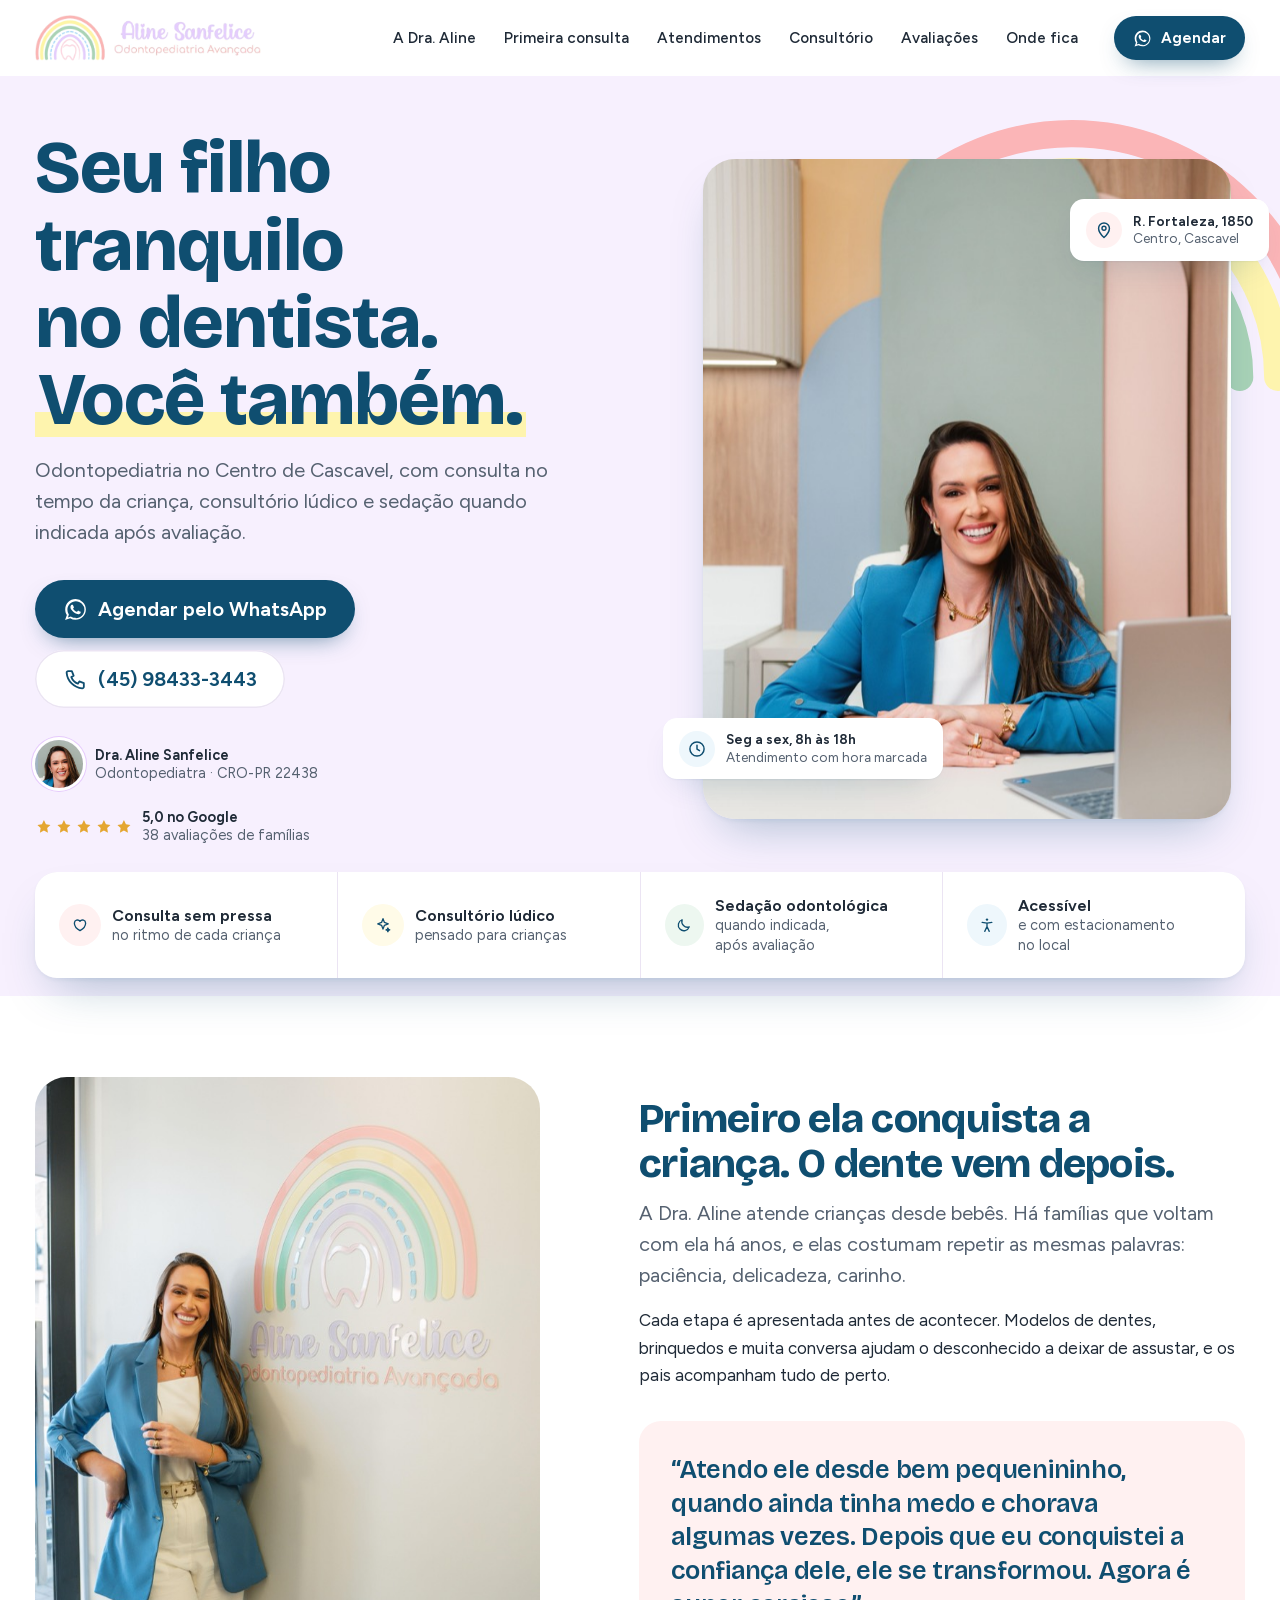
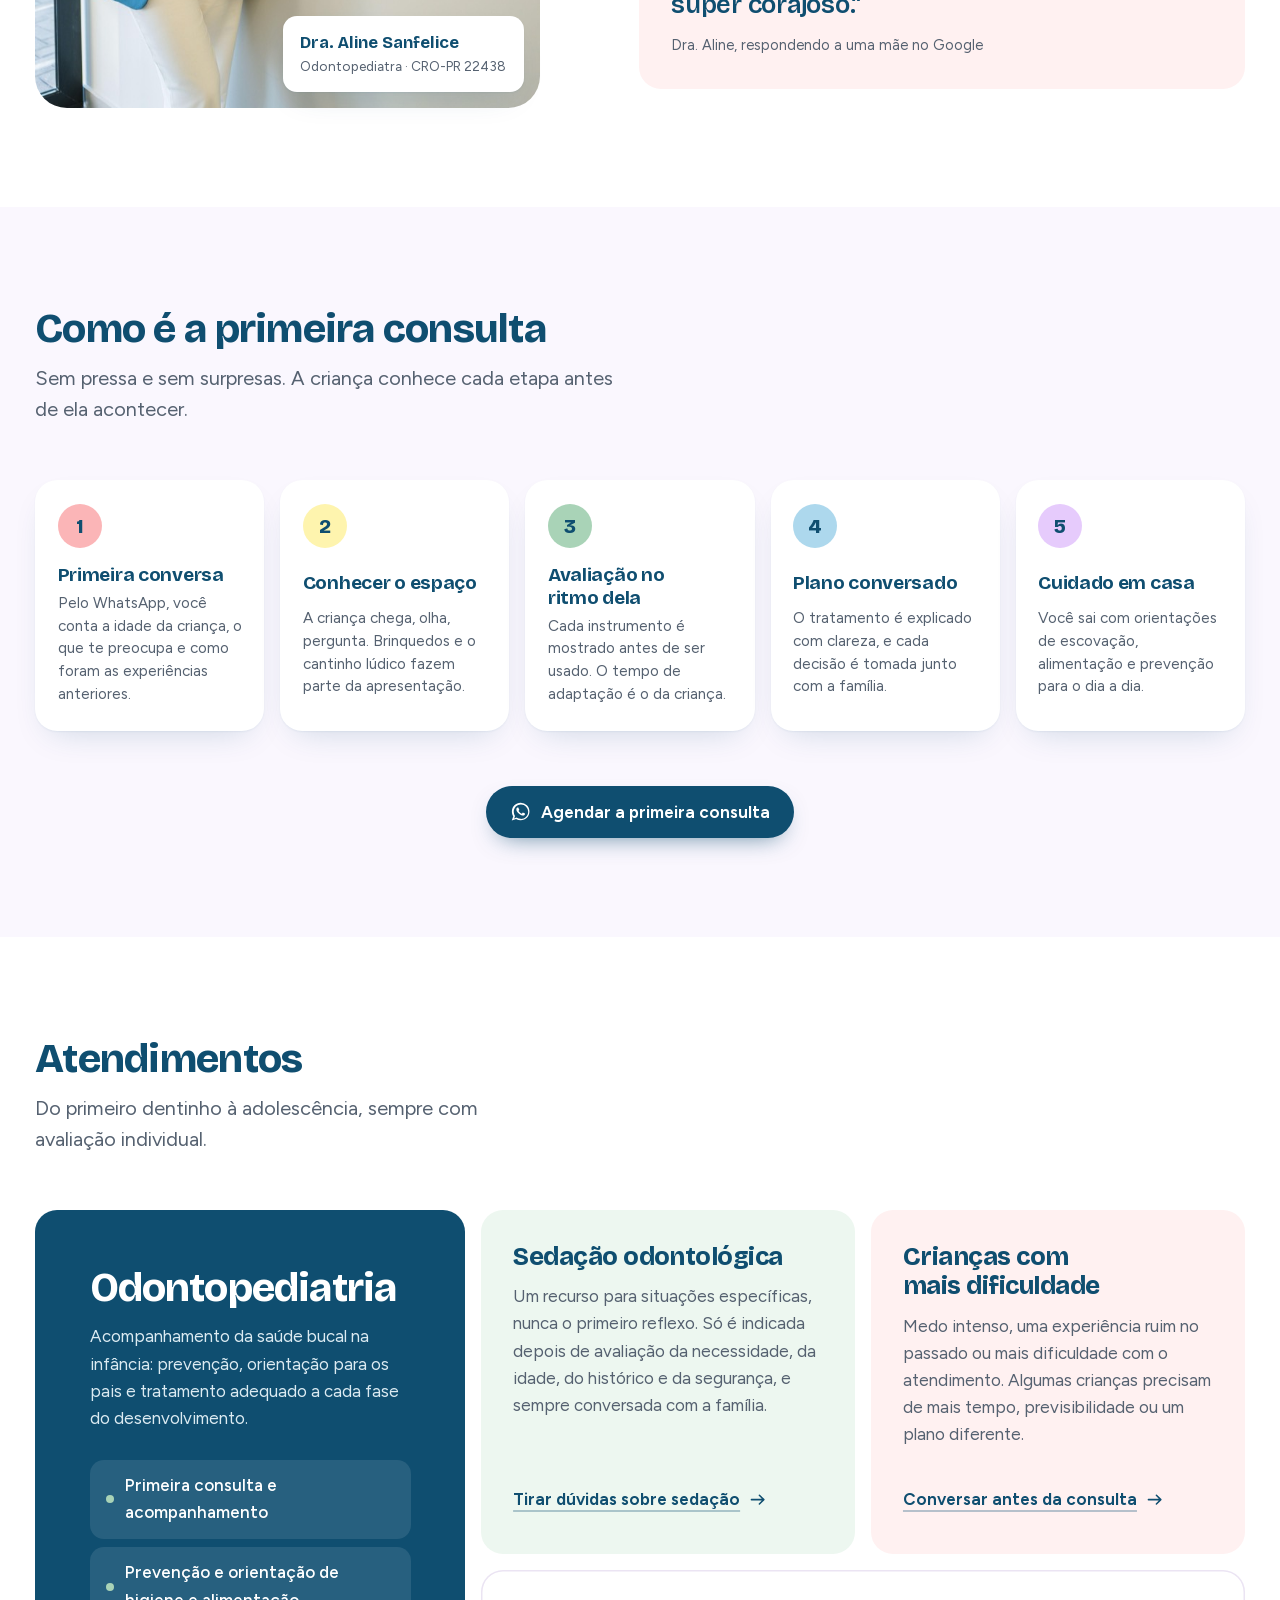
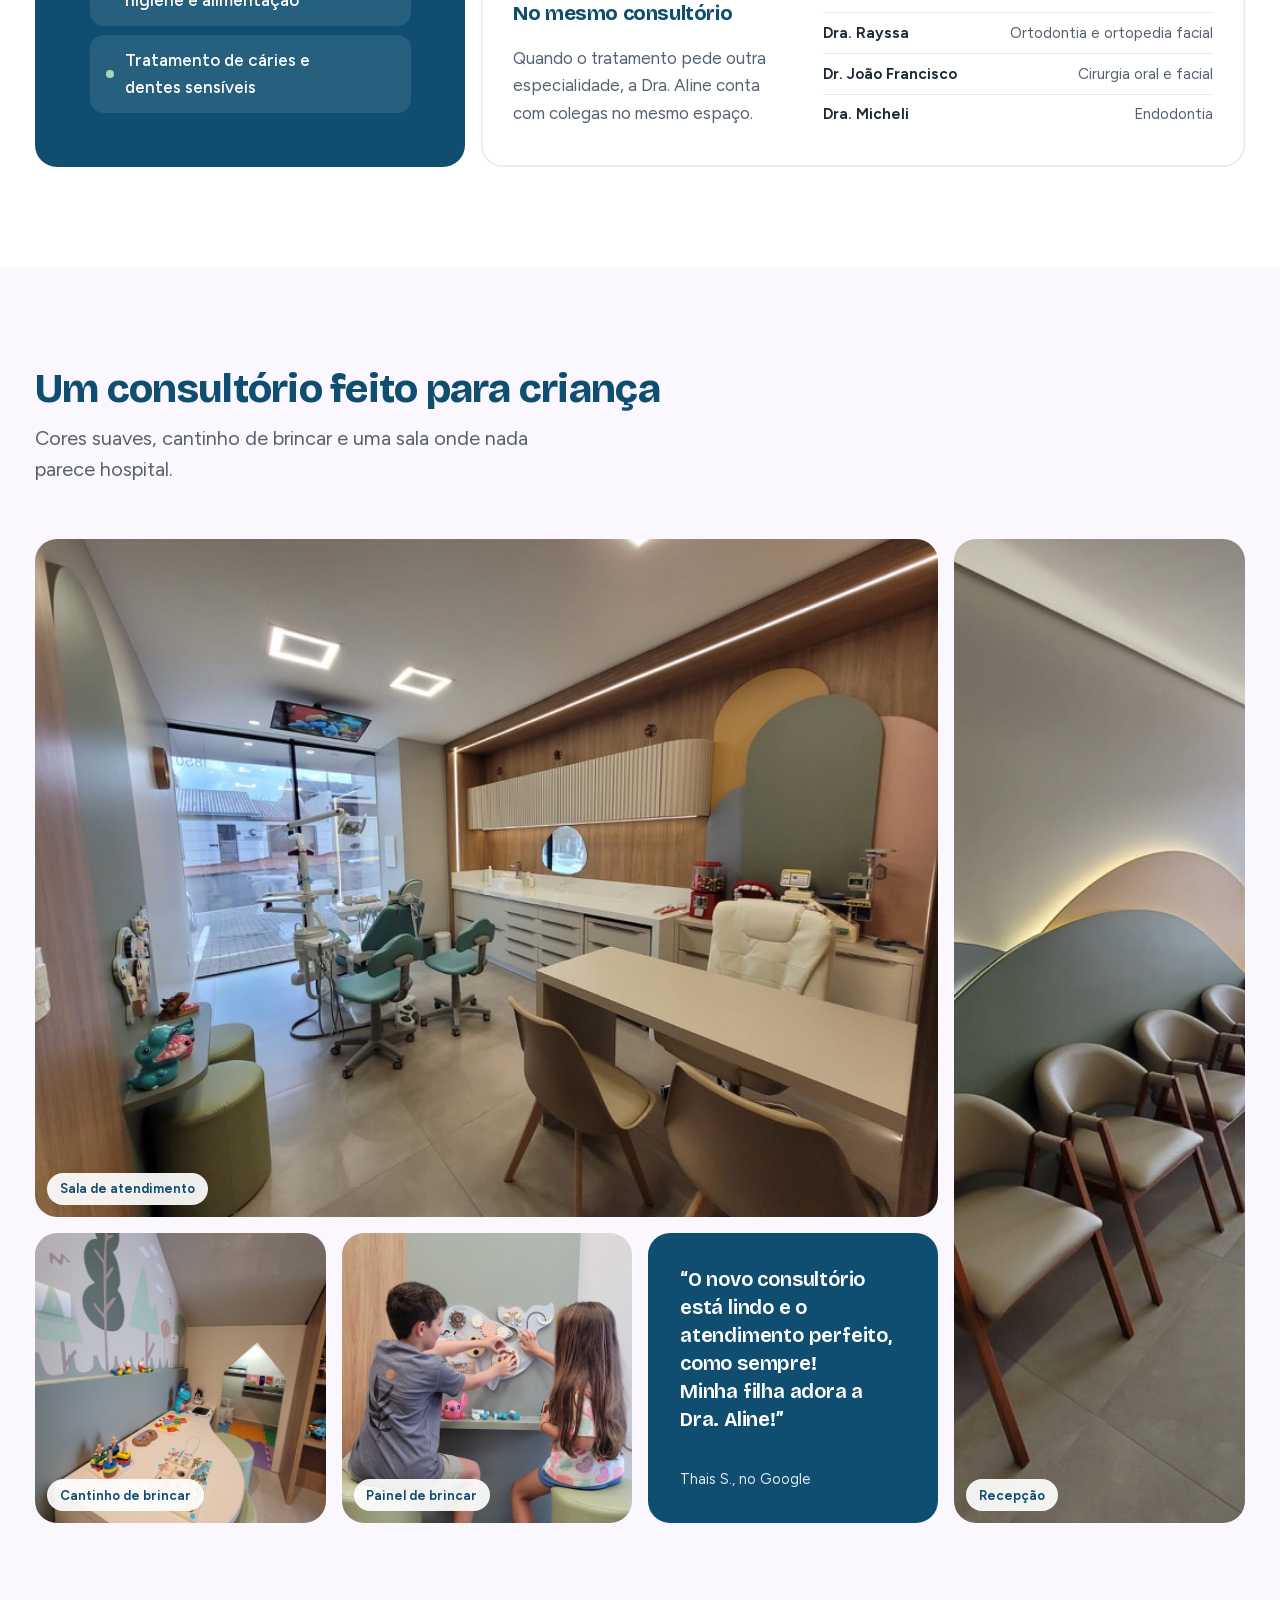
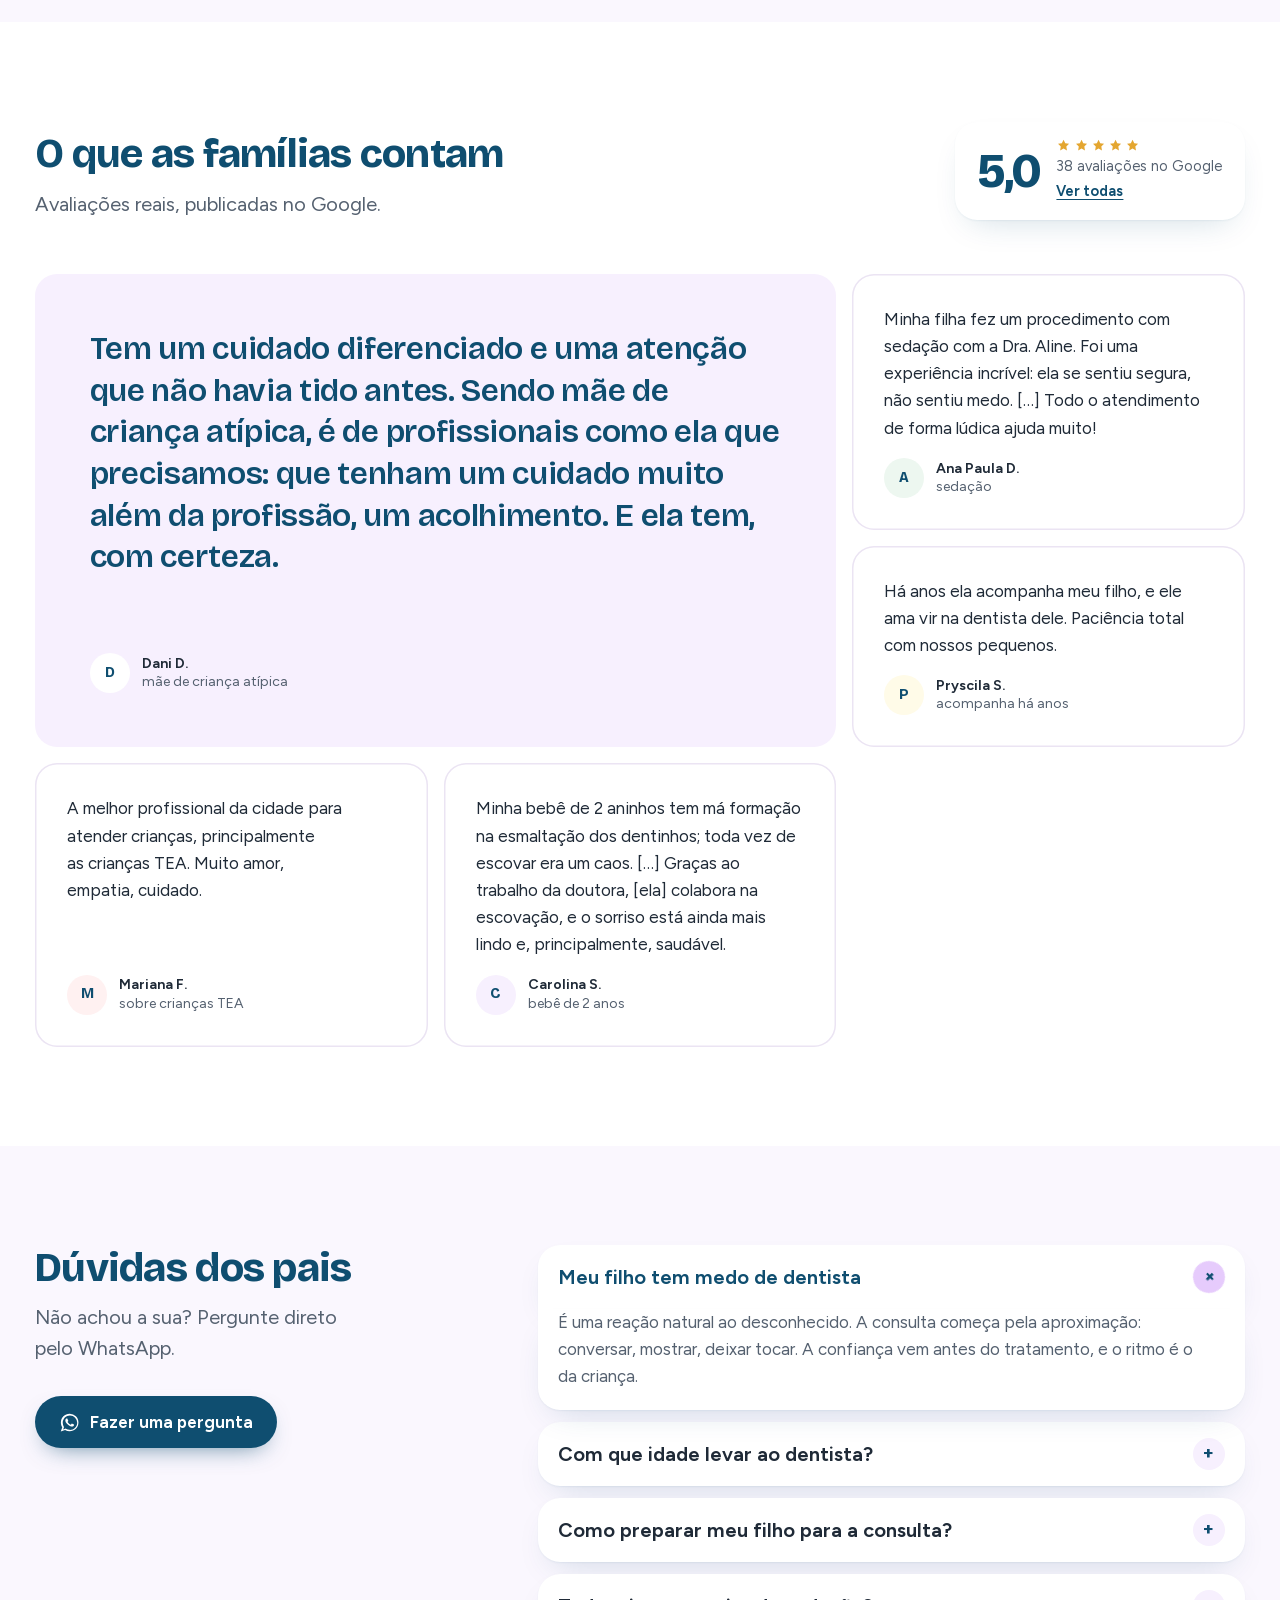
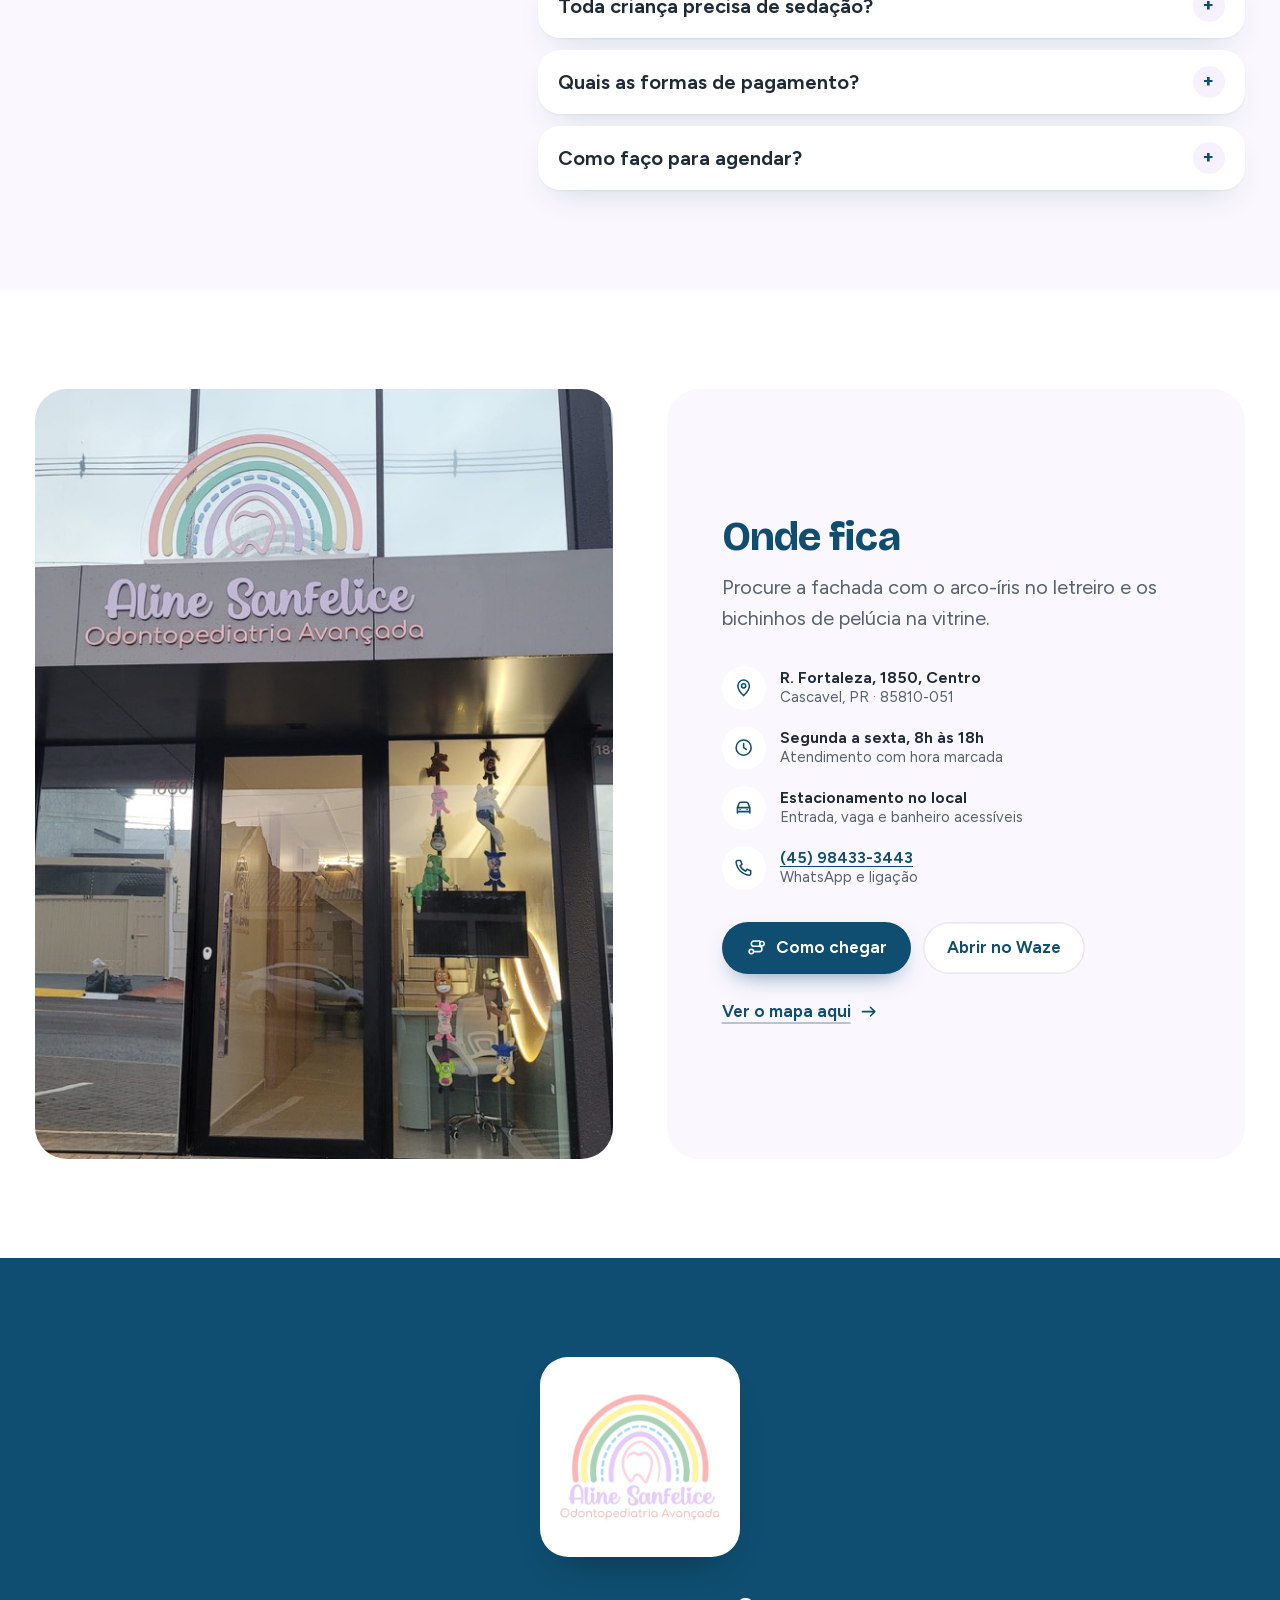
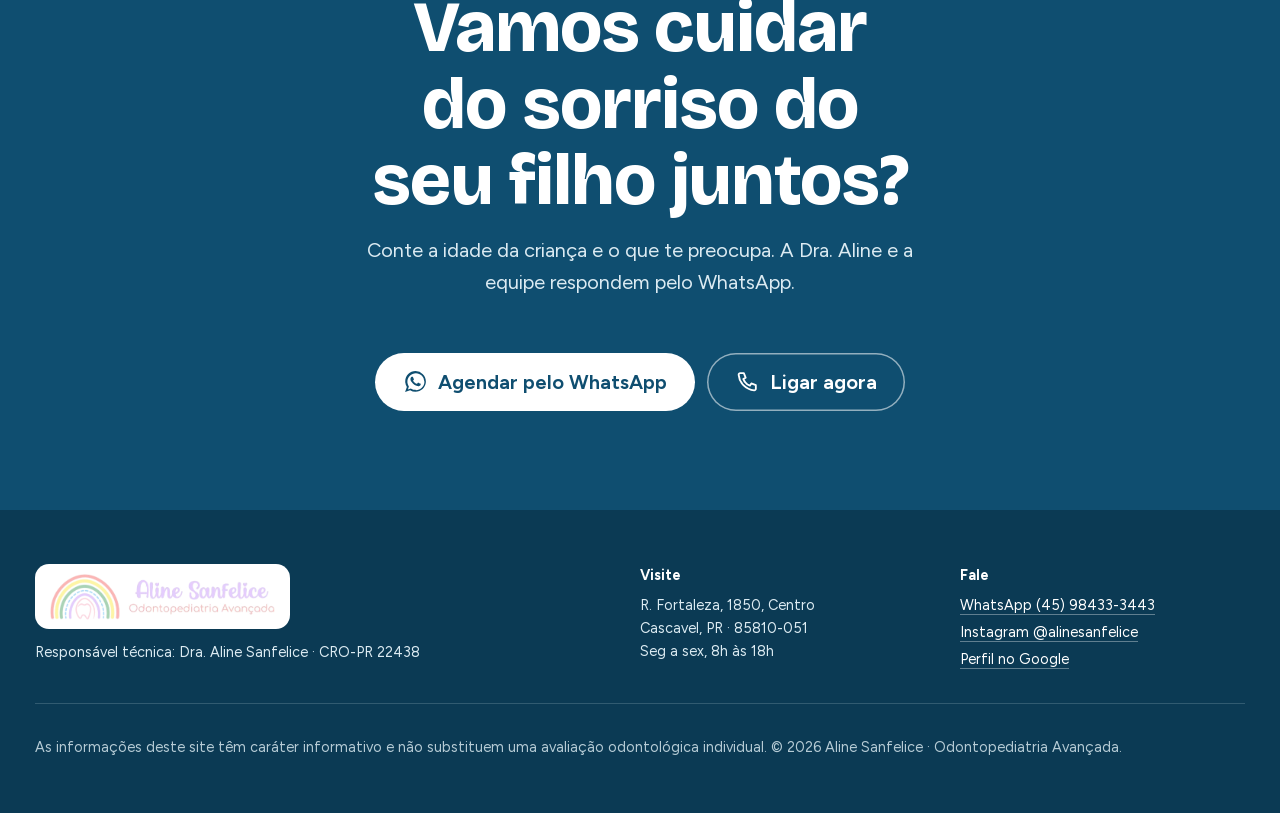
==== commit 2b639509: "feat: logo oficial no cabeçalho e no rodapé Versão horizontal montada a partir do arquivo do logo (a" ====
--- a/index.html
+++ b/index.html
@@ -71,18 +71,7 @@
   <header class="site-header" data-header>
     <div class="site-header__bar">
       <a class="logo" href="#topo" aria-label="Aline Sanfelice, Odontopediatria Avançada, voltar ao início">
-        <svg class="logo__mark" viewBox="0 0 64 44" aria-hidden="true" focusable="false">
-          <path d="M4 42a28 28 0 0 1 56 0" stroke="#fbb5b7"/>
-          <path d="M9.5 42a22.5 22.5 0 0 1 45 0" stroke="#fef4ae"/>
-          <path d="M15 42a17 17 0 0 1 34 0" stroke="#a9d3b7"/>
-          <path d="M20.5 42a11.5 11.5 0 0 1 23 0" stroke="#add8ed" stroke-dasharray="2.4 2.2"/>
-          <path d="M26 42a6 6 0 0 1 12 0" stroke="#e6cbfc"/>
-          <path class="logo__tooth" d="M29.2 40.6c-.7-2 .4-3.6 2-3.6.5 0 .9.3 1.3.3s.8-.3 1.3-.3c1.6 0 2.7 1.6 2 3.6"/>
-        </svg>
-        <span class="logo__text">
-          <span class="logo__name">Aline Sanfelice</span>
-          <span class="logo__sub">Odontopediatria Avançada</span>
-        </span>
+        <img class="logo__img" src="assets/brand/logo-horizontal.png" width="589" height="120" alt="Aline Sanfelice Odontopediatria Avançada" decoding="async" />
       </a>
 
       <nav class="nav" aria-label="Seções do site">
@@ -481,15 +470,7 @@
     <div class="site-footer__inner wrap">
       <div class="site-footer__brand">
         <a class="logo logo--light" href="#topo" aria-label="Voltar ao início">
-          <svg class="logo__mark" viewBox="0 0 64 44" aria-hidden="true" focusable="false">
-          <path d="M4 42a28 28 0 0 1 56 0" stroke="#fbb5b7"/>
-          <path d="M9.5 42a22.5 22.5 0 0 1 45 0" stroke="#fef4ae"/>
-          <path d="M15 42a17 17 0 0 1 34 0" stroke="#a9d3b7"/>
-          <path d="M20.5 42a11.5 11.5 0 0 1 23 0" stroke="#add8ed" stroke-dasharray="2.4 2.2"/>
-          <path d="M26 42a6 6 0 0 1 12 0" stroke="#e6cbfc"/>
-          <path class="logo__tooth" d="M29.2 40.6c-.7-2 .4-3.6 2-3.6.5 0 .9.3 1.3.3s.8-.3 1.3-.3c1.6 0 2.7 1.6 2 3.6"/>
-        </svg>
-          <span class="logo__text"><span class="logo__name">Aline Sanfelice</span><span class="logo__sub">Odontopediatria Avançada</span></span>
+          <img class="logo__img" src="assets/brand/logo-horizontal.png" width="589" height="120" alt="Aline Sanfelice Odontopediatria Avançada" loading="lazy" decoding="async" />
         </a>
         <p>Responsável técnica: Dra. Aline Sanfelice · CRO-PR 22438</p>
       </div>
--- a/css/base.css
+++ b/css/base.css
@@ -278,6 +278,22 @@
   height: 1.05em;
 }
 
+/* Logo oficial (versão horizontal montada a partir do arquivo da marca) */
+.logo__img {
+  width: auto;
+  height: 46px;
+}
+
+@media (max-width: 599px) {
+  .logo__img { height: 40px; }
+}
+
+.logo--light {
+  padding: 0.6rem 0.9rem;
+  border-radius: var(--r-sm);
+  background: var(--branco);
+}
+
 /* Logo (marca do arco-íris + nome) */
 .logo {
   display: inline-flex;
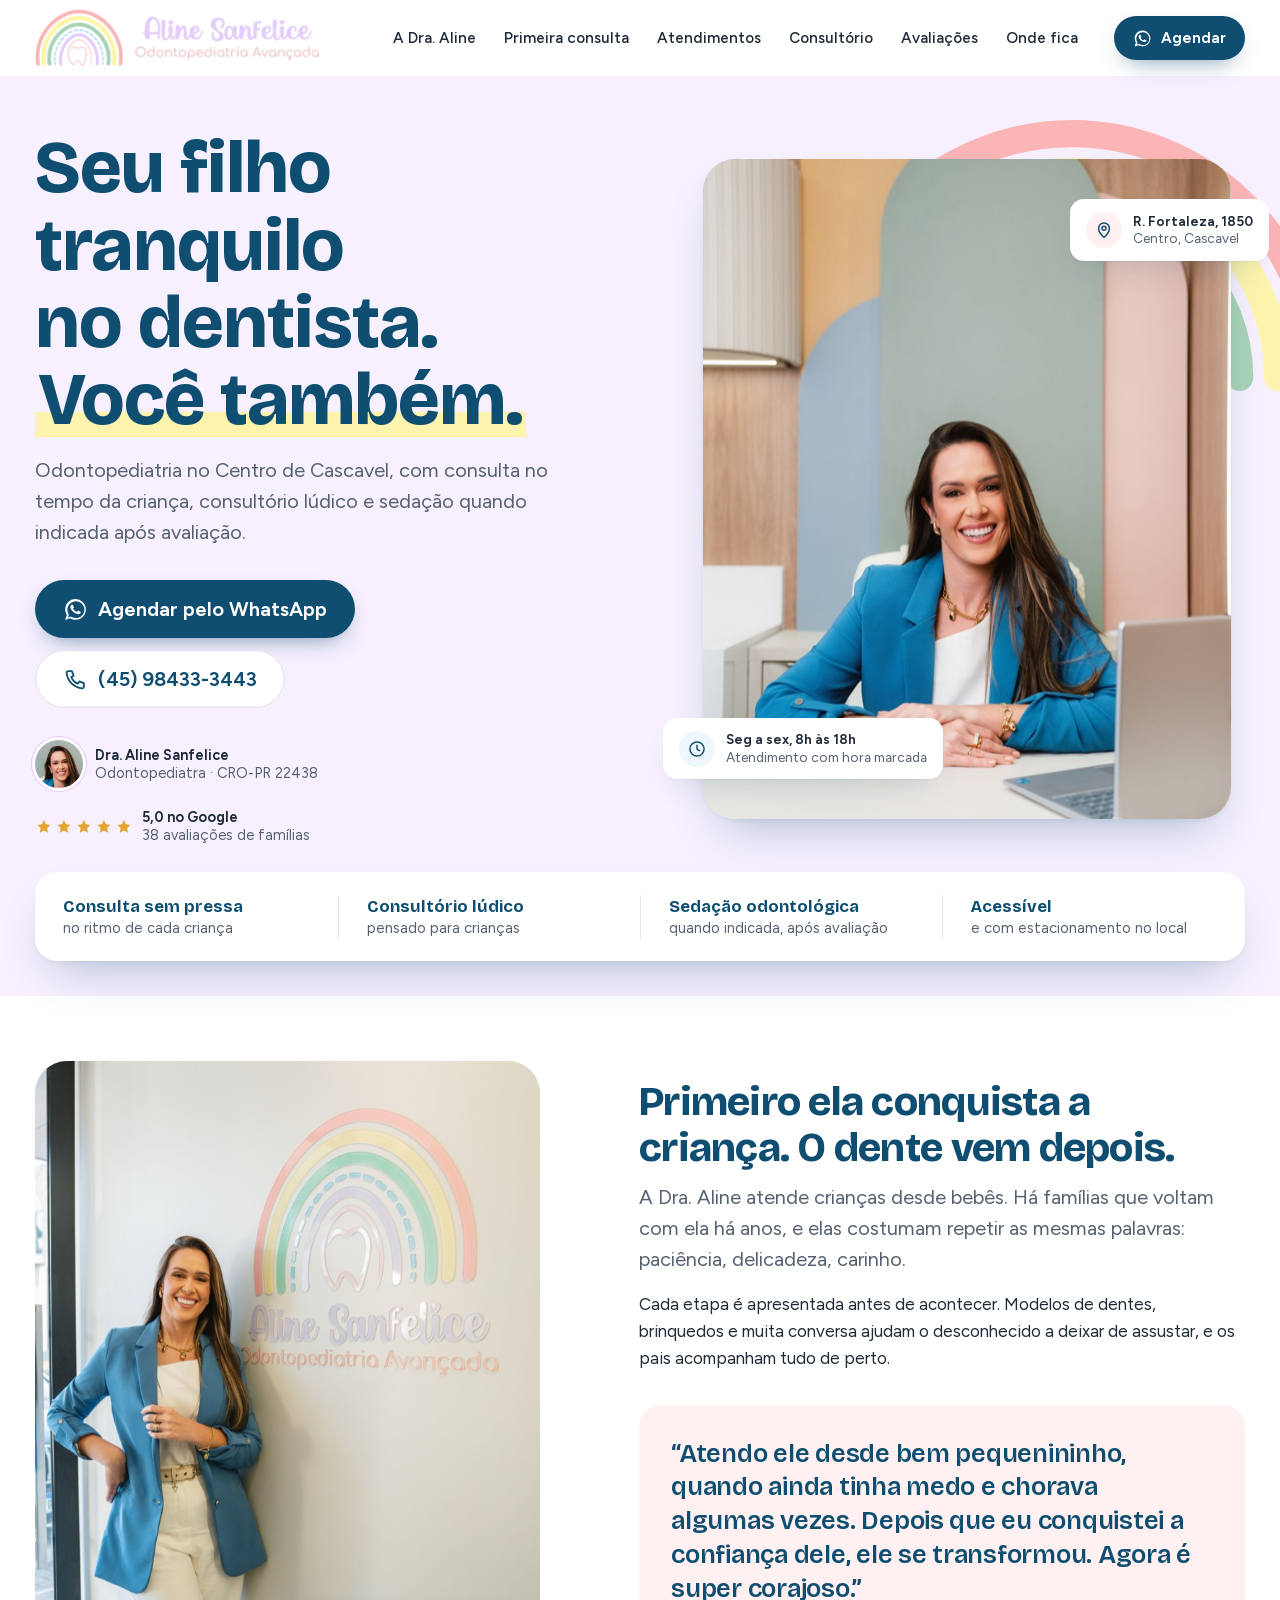
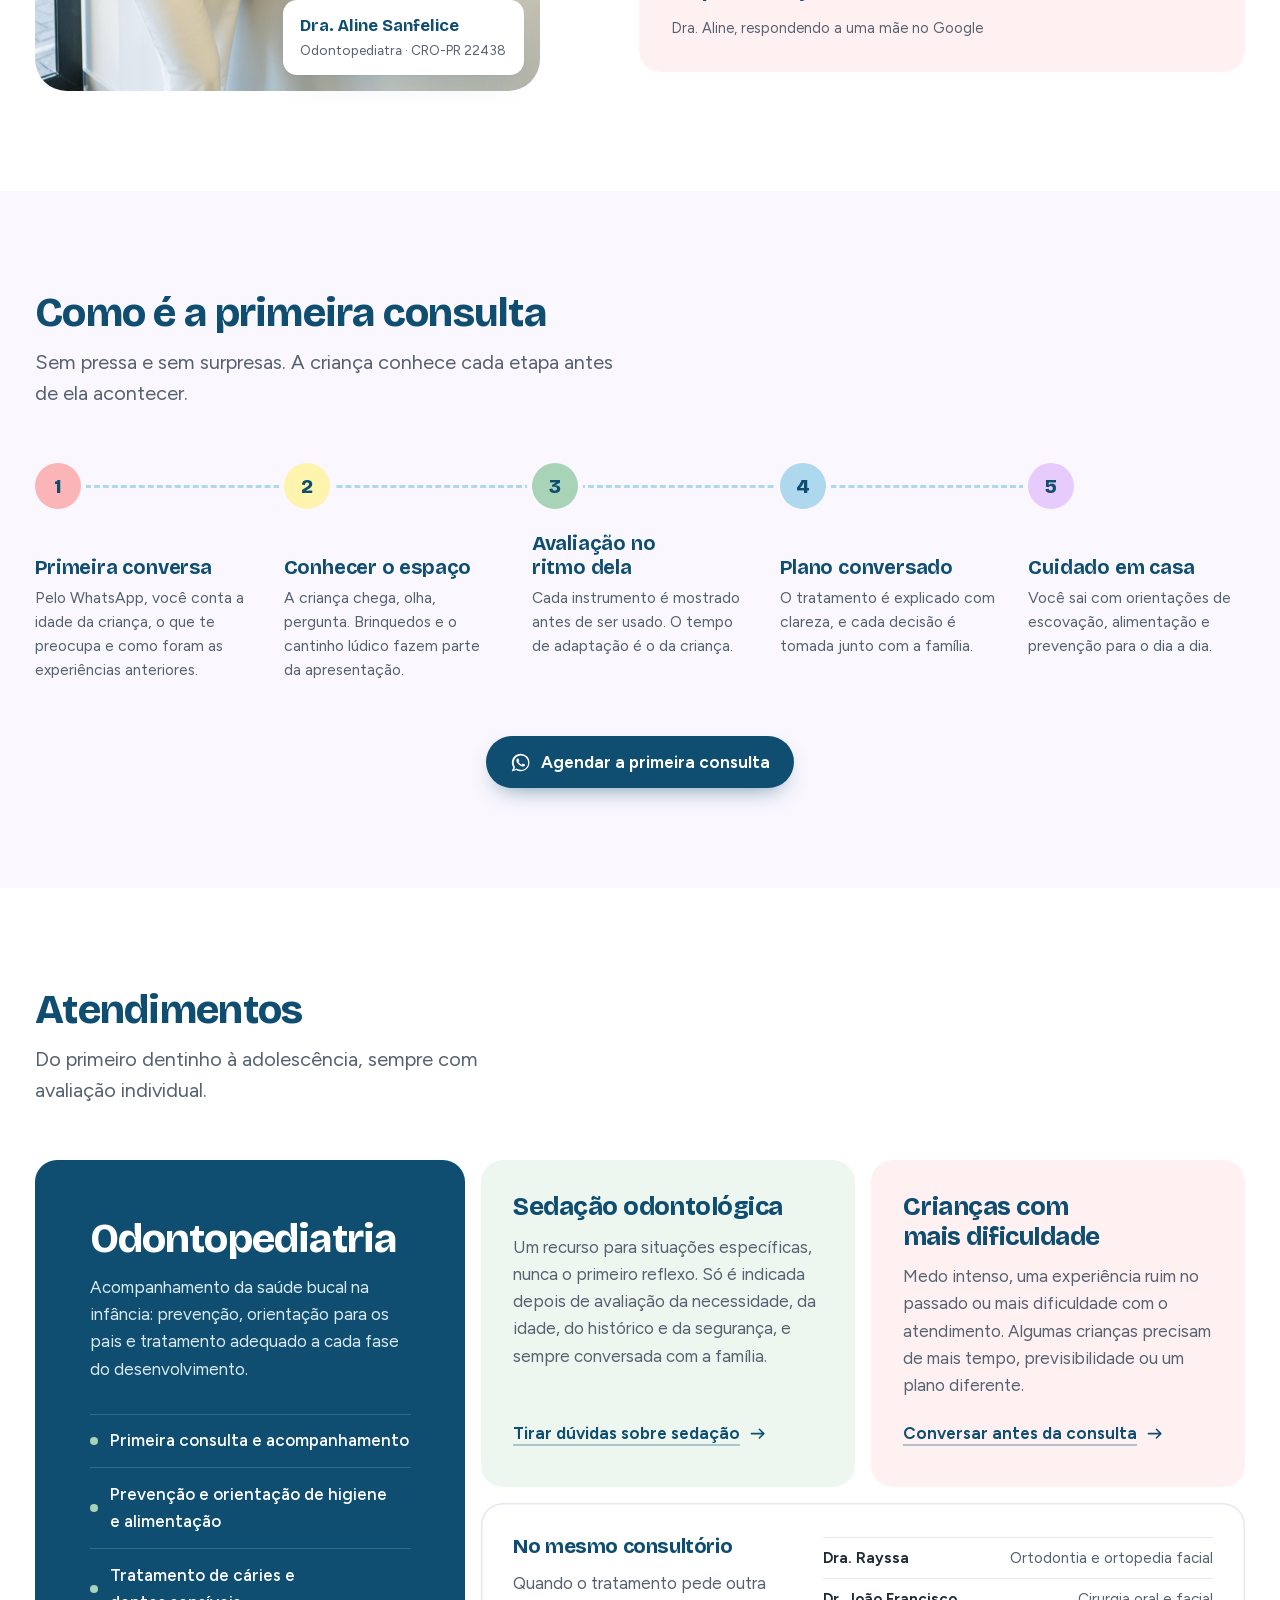
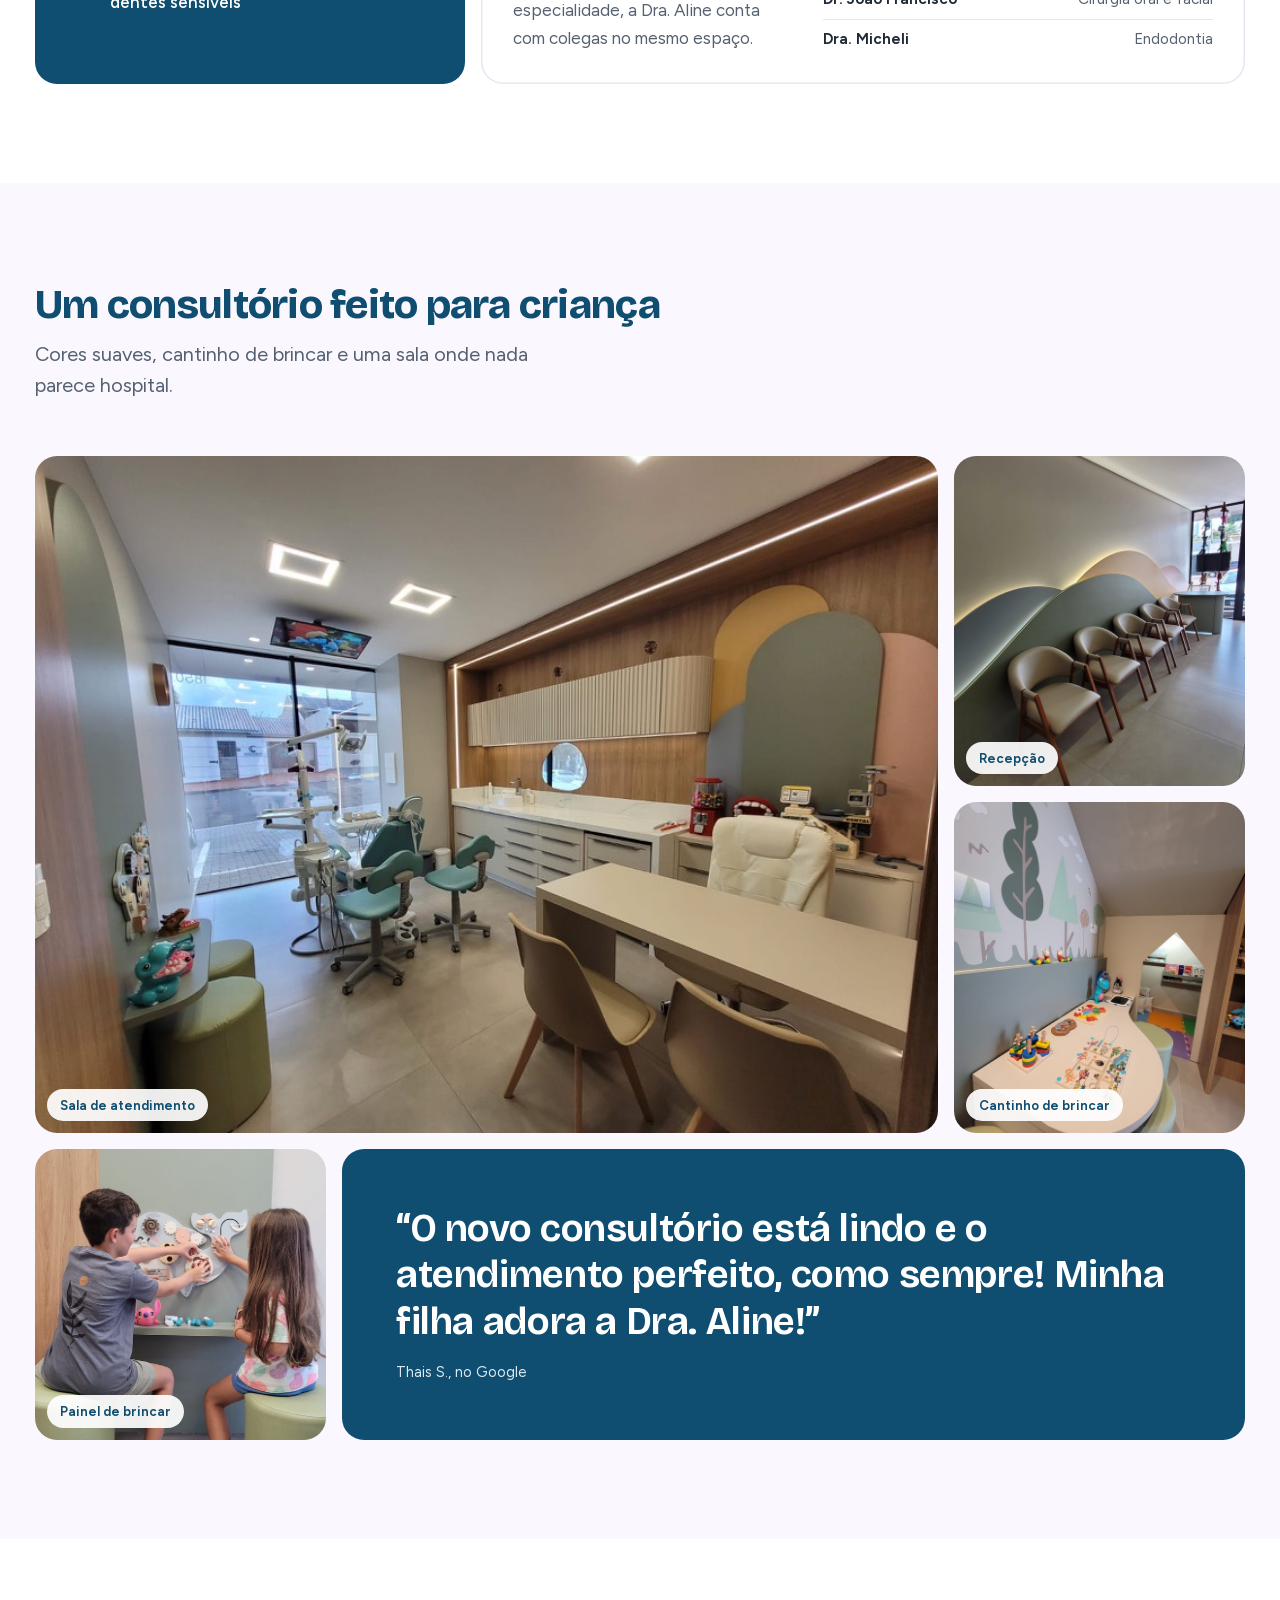
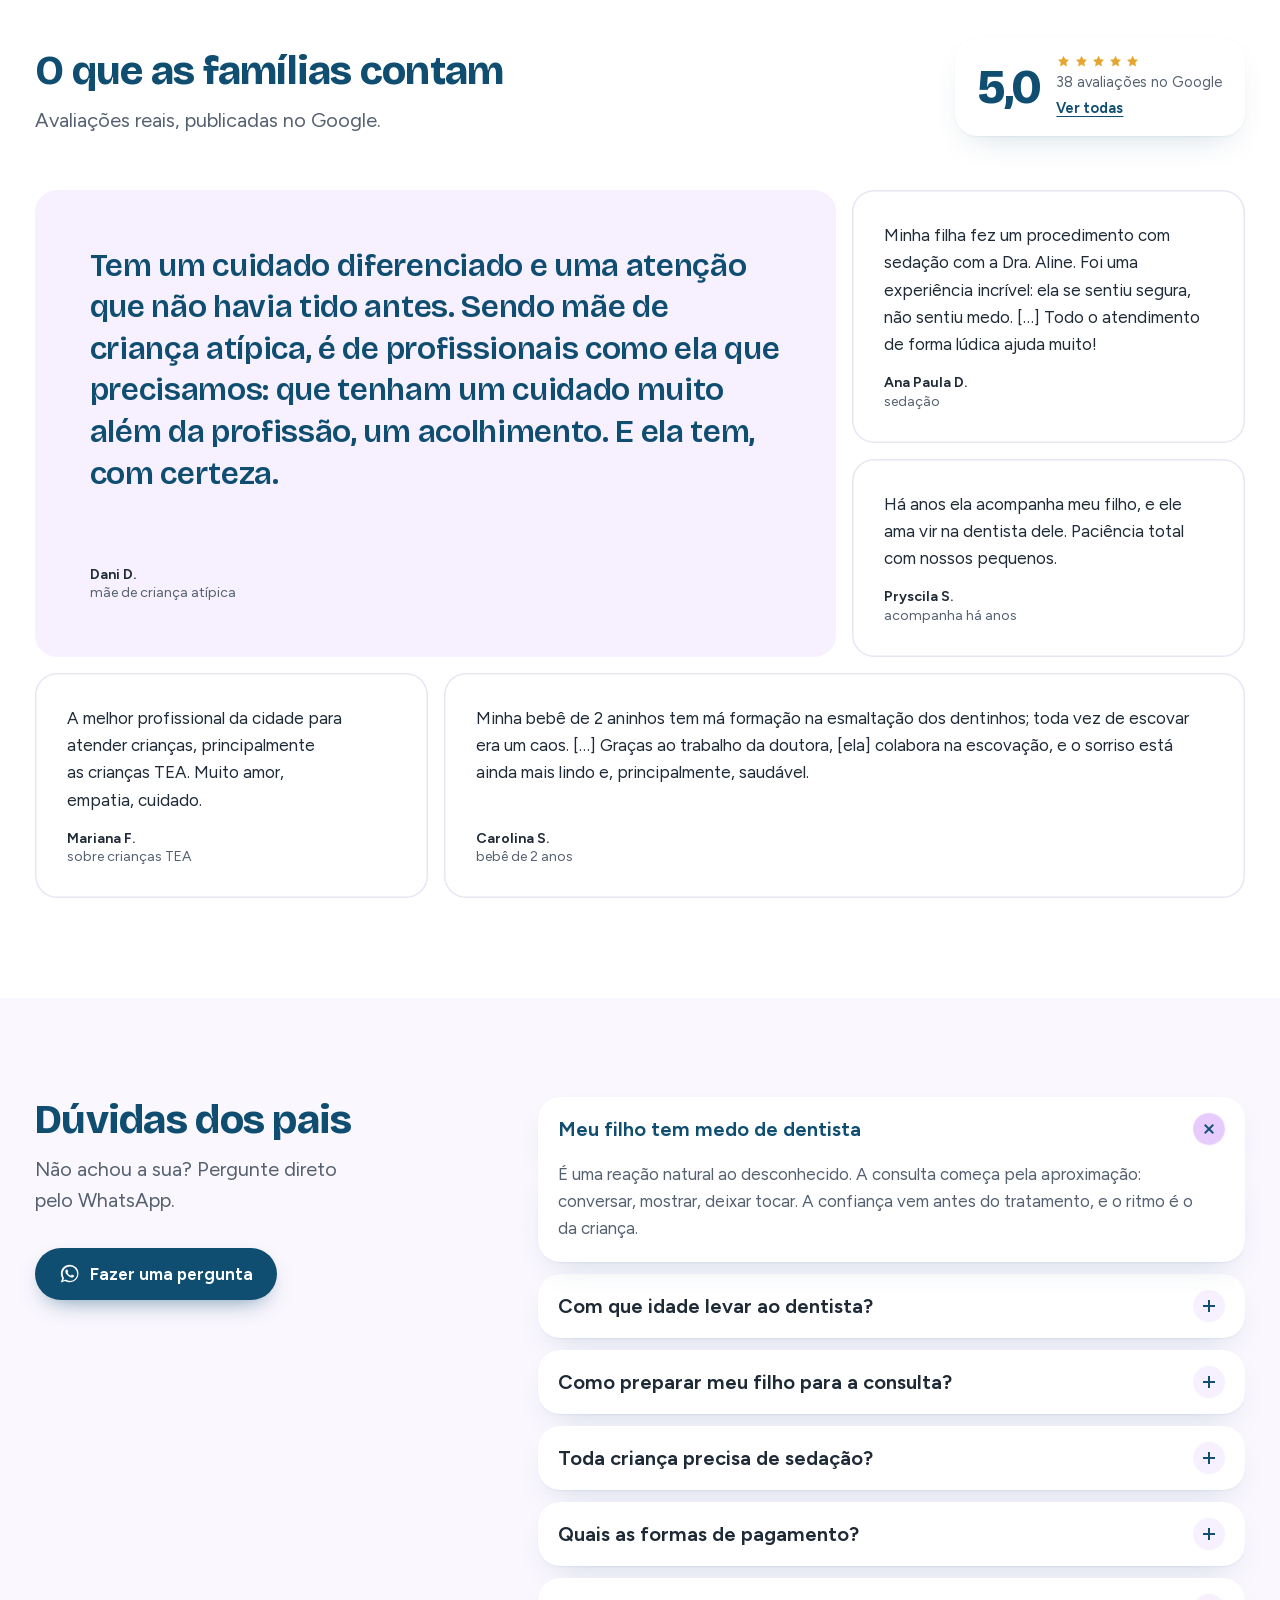
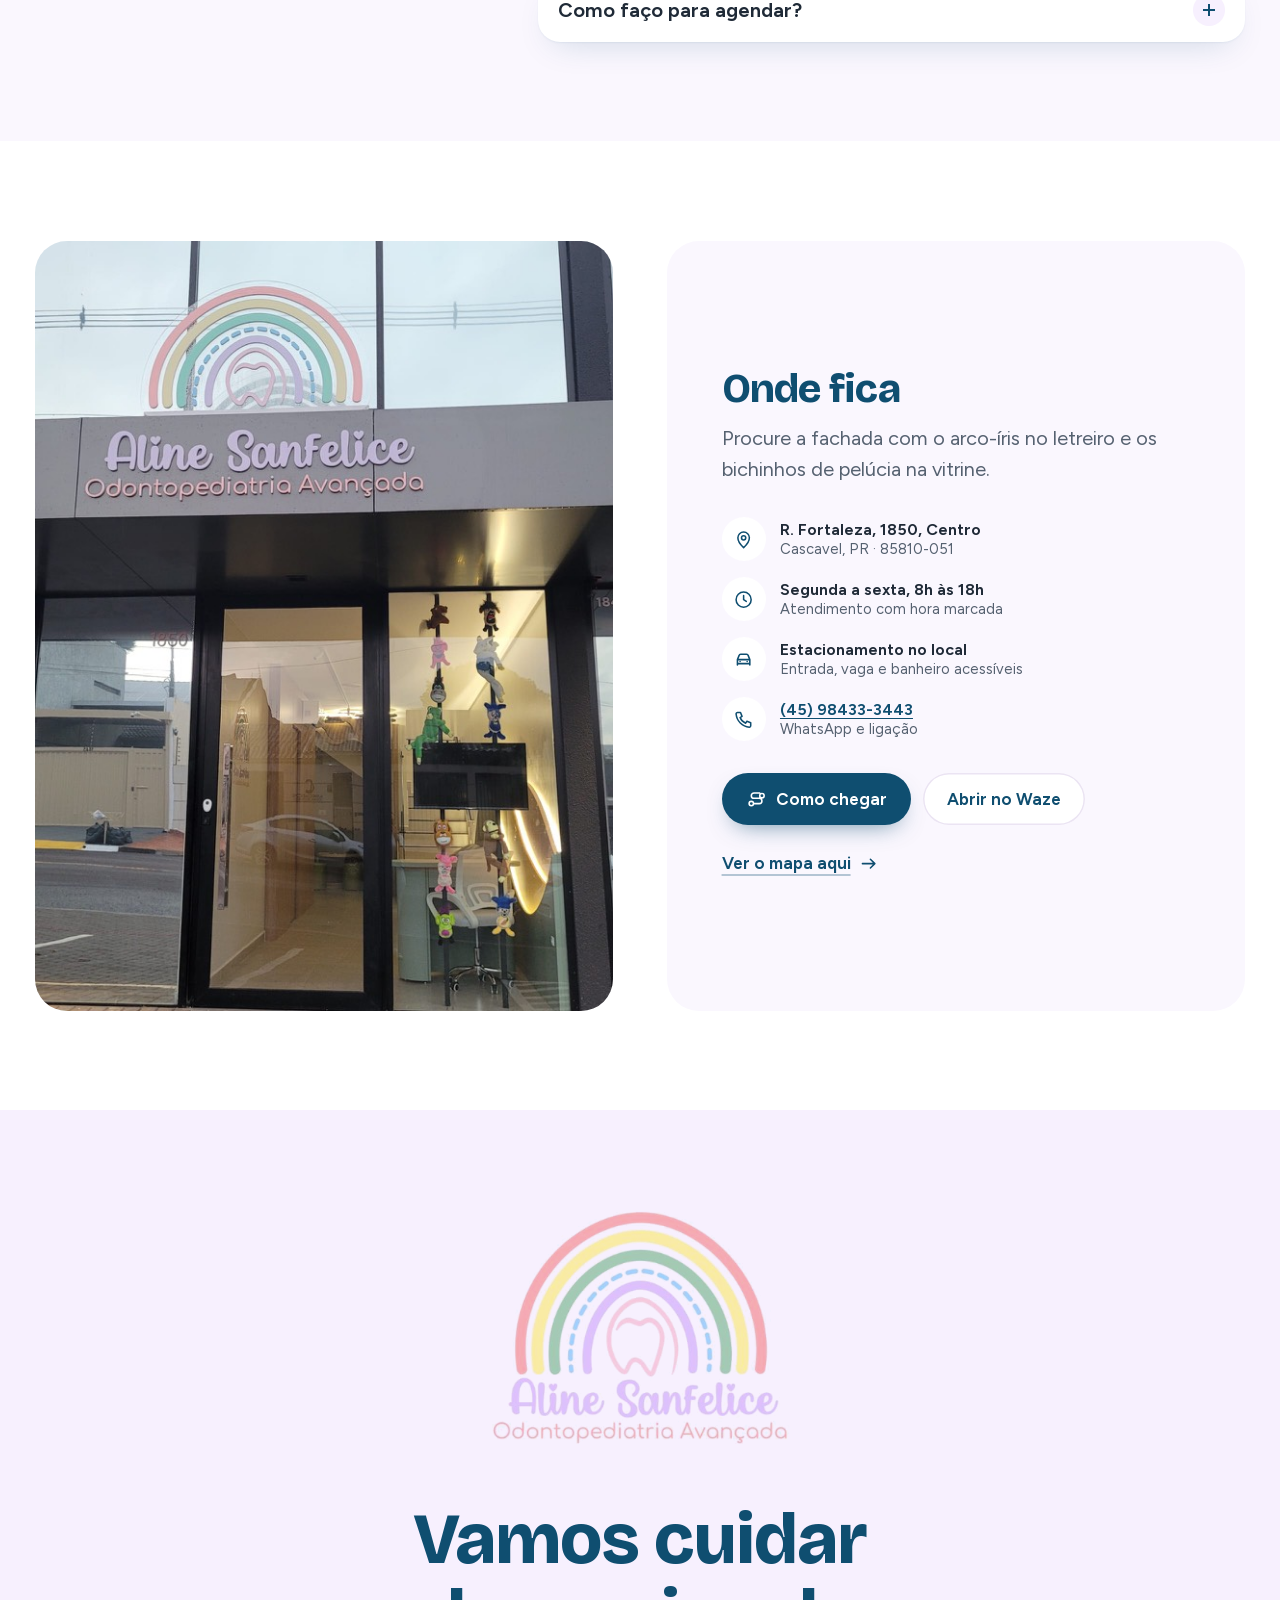
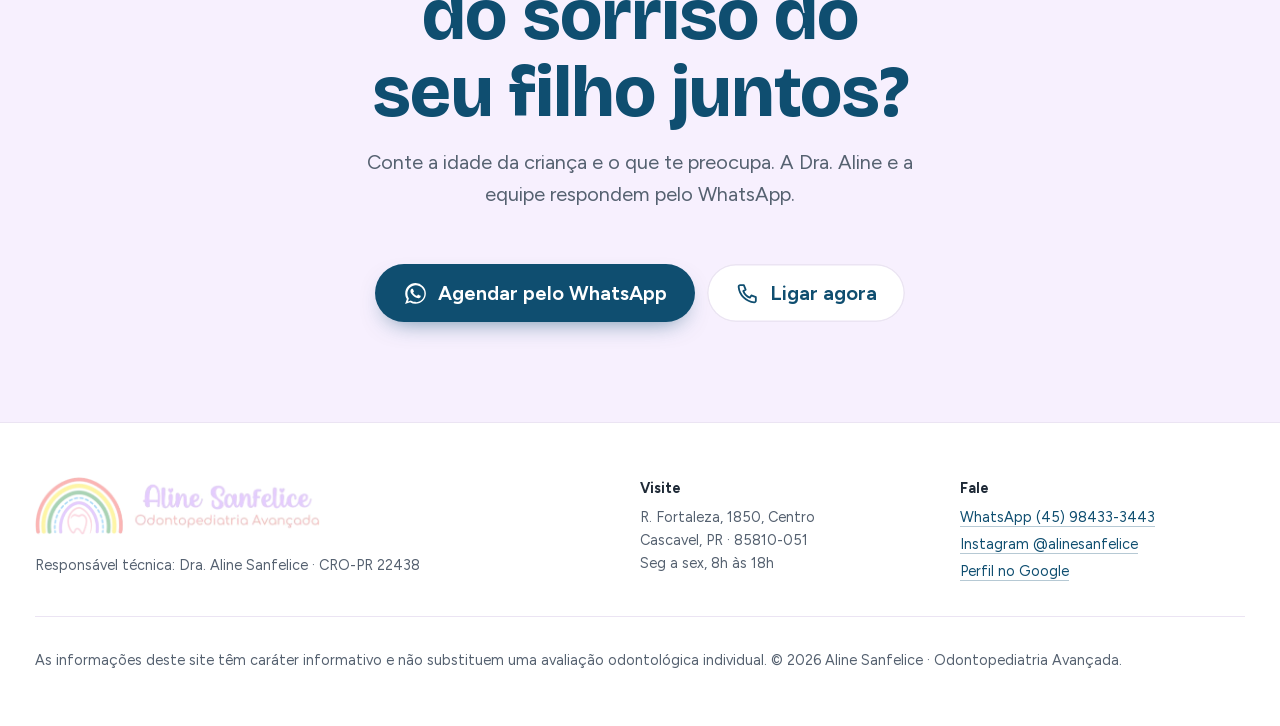
==== commit 572d8716: "fix: correções da revisão final e DESIGN.md do sistema atual - Primeira consulta: trilha contínua co" ====
--- a/index.html
+++ b/index.html
@@ -160,10 +160,10 @@
     <!-- Faixa de confiança -->
     <section class="trust" aria-label="Destaques do atendimento">
       <ul class="trust__list wrap">
-        <li><span class="trust__icon trust__icon--rosa"><svg class="icon" aria-hidden="true"><use href="#i-heart"/></svg></span><span><strong>Consulta sem pressa</strong>no ritmo de cada criança</span></li>
-        <li><span class="trust__icon trust__icon--amarelo"><svg class="icon" aria-hidden="true"><use href="#i-sparkle"/></svg></span><span><strong>Consultório lúdico</strong>pensado para crianças</span></li>
-        <li><span class="trust__icon trust__icon--menta"><svg class="icon" aria-hidden="true"><use href="#i-moon"/></svg></span><span><strong>Sedação odontológica</strong>quando indicada, após avaliação</span></li>
-        <li><span class="trust__icon trust__icon--azul"><svg class="icon" aria-hidden="true"><use href="#i-access"/></svg></span><span><strong>Acessível</strong>e com estacionamento no local</span></li>
+        <li><span><strong>Consulta sem pressa</strong>no ritmo de cada criança</span></li>
+        <li><span><strong>Consultório lúdico</strong>pensado para crianças</span></li>
+        <li><span><strong>Sedação odontológica</strong>quando indicada, após avaliação</span></li>
+        <li><span><strong>Acessível</strong>e com estacionamento no local</span></li>
       </ul>
     </section>
 
@@ -340,23 +340,23 @@
         <div class="reviews__grid">
           <blockquote class="review review--big">
             <p>Tem um cuidado diferenciado e uma atenção que não havia tido antes. Sendo mãe de criança atípica, é de profissionais como ela que precisamos: que tenham um cuidado muito além da profissão, um acolhimento. E ela tem, com certeza.</p>
-            <footer><span class="review__avatar" aria-hidden="true">D</span><span><strong>Dani D.</strong>mãe de criança atípica</span></footer>
+            <footer><span><strong>Dani D.</strong>mãe de criança atípica</span></footer>
           </blockquote>
           <blockquote class="review">
             <p>Minha filha fez um procedimento com sedação com a Dra. Aline. Foi uma experiência incrível: ela se sentiu segura, não sentiu medo. […] Todo o atendimento de forma lúdica ajuda muito!</p>
-            <footer><span class="review__avatar" aria-hidden="true">A</span><span><strong>Ana Paula D.</strong>sedação</span></footer>
+            <footer><span><strong>Ana Paula D.</strong>sedação</span></footer>
           </blockquote>
           <blockquote class="review">
             <p>Há anos ela acompanha meu filho, e ele ama vir na dentista dele. Paciência total com nossos pequenos.</p>
-            <footer><span class="review__avatar" aria-hidden="true">P</span><span><strong>Pryscila S.</strong>acompanha há anos</span></footer>
+            <footer><span><strong>Pryscila S.</strong>acompanha há anos</span></footer>
           </blockquote>
           <blockquote class="review">
             <p>A melhor profissional da cidade para atender crianças, principalmente as crianças TEA. Muito amor, empatia, cuidado.</p>
-            <footer><span class="review__avatar" aria-hidden="true">M</span><span><strong>Mariana F.</strong>sobre crianças TEA</span></footer>
+            <footer><span><strong>Mariana F.</strong>sobre crianças TEA</span></footer>
           </blockquote>
           <blockquote class="review">
             <p>Minha bebê de 2 aninhos tem má formação na esmaltação dos dentinhos; toda vez de escovar era um caos. […] Graças ao trabalho da doutora, [ela] colabora na escovação, e o sorriso está ainda mais lindo e, principalmente, saudável.</p>
-            <footer><span class="review__avatar" aria-hidden="true">C</span><span><strong>Carolina S.</strong>bebê de 2 anos</span></footer>
+            <footer><span><strong>Carolina S.</strong>bebê de 2 anos</span></footer>
           </blockquote>
         </div>
       </div>
@@ -449,15 +449,15 @@
     <!-- Chamada final -->
     <section class="closing" aria-labelledby="closing-title" data-closing>
       <div class="closing__inner wrap">
-        <img class="closing__logo" src="assets/brand/logo-aline-sanfelice.png" width="477" height="477" loading="lazy" decoding="async" alt="Logo Aline Sanfelice Odontopediatria Avançada: arco-íris com um dente no centro" />
+        <img class="closing__logo" src="assets/brand/logo-completo.png" width="388" height="308" loading="lazy" decoding="async" alt="Logo Aline Sanfelice Odontopediatria Avançada: arco-íris com um dente no centro" />
         <h2 class="closing__title" id="closing-title">Vamos cuidar do sorriso do seu filho juntos?</h2>
         <p>Conte a idade da criança e o que te preocupa. A Dra. Aline e a equipe respondem pelo WhatsApp.</p>
         <div class="closing__actions">
-          <a class="button button--light button--large" href="https://wa.me/5545984333443?text=Ol%C3%A1!%20Vim%20pelo%20site%20da%20Dra.%20Aline%20e%20gostaria%20de%20agendar%20uma%20consulta." target="_blank" rel="noopener">
+          <a class="button button--primary button--large" href="https://wa.me/5545984333443?text=Ol%C3%A1!%20Vim%20pelo%20site%20da%20Dra.%20Aline%20e%20gostaria%20de%20agendar%20uma%20consulta." target="_blank" rel="noopener">
             <svg class="icon" aria-hidden="true" focusable="false"><use href="#i-whatsapp"/></svg>
             <span>Agendar pelo WhatsApp</span>
           </a>
-          <a class="button button--ghost button--large" href="tel:+5545984333443">
+          <a class="button button--outline button--large" href="tel:+5545984333443">
             <svg class="icon" aria-hidden="true" focusable="false"><use href="#i-phone"/></svg>
             <span>Ligar agora</span>
           </a>
@@ -469,7 +469,7 @@
   <footer class="site-footer">
     <div class="site-footer__inner wrap">
       <div class="site-footer__brand">
-        <a class="logo logo--light" href="#topo" aria-label="Voltar ao início">
+        <a class="logo" href="#topo" aria-label="Voltar ao início">
           <img class="logo__img" src="assets/brand/logo-horizontal.png" width="589" height="120" alt="Aline Sanfelice Odontopediatria Avançada" loading="lazy" decoding="async" />
         </a>
         <p>Responsável técnica: Dra. Aline Sanfelice · CRO-PR 22438</p>
--- a/css/tokens.css
+++ b/css/tokens.css
@@ -38,7 +38,6 @@
   /* Marca */
   --azul: #0f4e70;
   --azul-profundo: #0b3a54;
-  --azul-medio: #2f7194;
   --azul-claro: #dcebf2;
 
   /* Texto */
--- a/css/base.css
+++ b/css/base.css
@@ -206,15 +206,7 @@
   box-shadow: inset 0 0 0 1.5px var(--linha);
 }
 
-.button--light {
-  background: var(--branco);
-  color: var(--azul);
-}
-
-.button--ghost {
-  color: var(--branco);
-  box-shadow: inset 0 0 0 1.5px rgba(255, 255, 255, 0.55);
-}
+
 
 .button:active {
   transform: translateY(1px);
@@ -228,13 +220,6 @@
   }
   .button--outline:hover {
     box-shadow: inset 0 0 0 1.5px var(--azul);
-  }
-  .button--light:hover {
-    background: var(--azul-claro);
-  }
-  .button--ghost:hover {
-    box-shadow: inset 0 0 0 1.5px var(--branco);
-    background: rgba(255, 255, 255, 0.08);
   }
 }
 
@@ -281,68 +266,19 @@
 /* Logo oficial (versão horizontal montada a partir do arquivo da marca) */
 .logo__img {
   width: auto;
-  height: 46px;
+  height: 58px;
 }
 
 @media (max-width: 599px) {
-  .logo__img { height: 40px; }
-}
-
-.logo--light {
-  padding: 0.6rem 0.9rem;
-  border-radius: var(--r-sm);
-  background: var(--branco);
-}
-
-/* Logo (marca do arco-íris + nome) */
+  .logo__img { height: 48px; }
+}
+
+/* Logo (link do logo no cabeçalho e rodapé) */
 .logo {
   display: inline-flex;
   align-items: center;
-  gap: 0.7rem;
   min-height: 44px;
   text-decoration: none;
-}
-
-.logo__mark {
-  width: 48px;
-  height: auto;
-  fill: none;
-  stroke-width: 4;
-  stroke-linecap: round;
-}
-
-.logo__tooth {
-  stroke: var(--dente);
-  stroke-width: 2.4 !important;
-  stroke-linejoin: round;
-}
-
-.logo__text {
-  display: flex;
-  flex-direction: column;
-  line-height: 1.1;
-}
-
-.logo__name {
-  font-family: var(--font-display);
-  font-size: 1.2rem;
-  font-weight: 750;
-  letter-spacing: -0.02em;
-  color: var(--azul);
-}
-
-.logo__sub {
-  font-size: 0.74rem;
-  font-weight: 500;
-  color: var(--tinta-suave);
-}
-
-.logo--light .logo__name {
-  color: var(--branco);
-}
-
-.logo--light .logo__sub {
-  color: var(--azul-claro);
 }
 
 @media (prefers-reduced-motion: reduce) {
--- a/css/sections.css
+++ b/css/sections.css
@@ -240,6 +240,7 @@
 }
 
 .hero__arcs {
+  display: none;
   position: absolute;
   z-index: 0;
   right: -18%;
@@ -345,6 +346,7 @@
   }
 
   .hero__media { order: 0; }
+  .hero__arcs { display: block; }
 
   .hero__photo {
     aspect-ratio: 4 / 5;
@@ -366,64 +368,50 @@
 
 .trust__list {
   display: grid;
-  grid-template-columns: 1fr 1fr;
-  gap: 1px;
-  padding: 0;
+  width: calc(100% - 2 * var(--gutter));
+  padding: 0.5rem 1.25rem;
+  border-radius: var(--r-md);
+  background: var(--branco);
+  box-shadow: var(--shadow-float);
 }
 
 .trust__list li {
-  display: flex;
-  flex-direction: column;
-  gap: 0.7rem;
-  padding: 1.1rem;
-  background: var(--branco);
-  font-size: 0.9rem;
-  line-height: 1.35;
-  color: var(--tinta-suave);
-}
-
-.trust__list li span:last-child {
+  display: grid;
+  gap: 0.15rem;
+  padding: 0.9rem 0;
+  font-size: 0.92rem;
+  line-height: 1.4;
+  color: var(--tinta-suave);
+}
+
+.trust__list li + li {
+  border-top: 1px solid var(--linha);
+}
+
+.trust__list li > span {
   display: grid;
 }
 
 .trust__list strong {
-  color: var(--tinta);
-  font-size: 1rem;
-}
-
-.trust__list {
-  overflow: hidden;
-  border-radius: var(--r-md);
-  background: var(--linha);
-  box-shadow: var(--shadow-float);
-  width: calc(100% - 2 * var(--gutter));
-  padding-inline: 0;
-}
-
-.trust__icon {
-  display: grid;
-  place-items: center;
-  width: 42px;
-  height: 42px;
-  border-radius: 50%;
-  color: var(--azul);
-}
-
-.trust__icon--rosa { background: var(--rosa-50); }
-.trust__icon--amarelo { background: var(--amarelo-50); }
-.trust__icon--menta { background: var(--menta-50); }
-.trust__icon--azul { background: var(--ceu-50); }
+  font-family: var(--font-display);
+  font-size: 1.05rem;
+  font-weight: 700;
+  color: var(--azul);
+}
 
 @media (min-width: 960px) {
   .trust { margin-top: calc(-1 * (var(--space-xl) + 1.5rem)); }
   .trust__list {
     grid-template-columns: repeat(4, 1fr);
     max-width: var(--max);
+    padding: 1.4rem 0;
   }
   .trust__list li {
-    flex-direction: row;
-    align-items: center;
-    padding: 1.4rem 1.5rem;
+    padding: 0 1.75rem;
+  }
+  .trust__list li + li {
+    border-top: 0;
+    border-left: 1px solid var(--linha);
   }
 }
 
@@ -504,28 +492,36 @@
 
 /* ───────── Primeira consulta ───────── */
 .steps {
-  display: grid;
-  gap: 0.9rem;
+  position: relative;
+  display: grid;
+  gap: var(--space-m);
+  padding-left: 3.75rem;
+}
+
+/* a faixa tracejada azul do logo vira a trilha da consulta */
+.step:not(:last-child)::before {
+  content: "";
+  position: absolute;
+  left: calc(-3.75rem + 22px);
+  top: 46px;
+  bottom: calc(-1 * var(--space-m));
+  border-left: 3px dashed var(--ceu);
 }
 
 .step {
-  display: grid;
-  grid-template-columns: auto 1fr;
-  column-gap: 1rem;
-  align-items: start;
-  padding: 1.3rem;
-  border-radius: var(--r-md);
-  background: var(--branco);
-  box-shadow: var(--shadow-card);
+  position: relative;
 }
 
 .step__n {
-  grid-row: 1 / 3;
+  position: absolute;
+  left: -3.75rem;
+  top: -0.1rem;
   display: grid;
   place-items: center;
-  width: 44px;
-  height: 44px;
+  width: 46px;
+  height: 46px;
   border-radius: 50%;
+  box-shadow: 0 0 0 5px var(--fundo-suave);
   font-family: var(--font-display);
   font-size: 1.25rem;
   font-weight: 800;
@@ -540,38 +536,50 @@
 
 .step h3 {
   font-family: var(--font-display);
-  font-size: 1.2rem;
+  font-size: 1.25rem;
   font-weight: 700;
-  letter-spacing: -0.015em;
+  letter-spacing: -0.01em;
   line-height: 1.2;
   color: var(--azul);
   padding-top: 0.55rem;
 }
 
 .step p {
-  margin-top: 0.35rem;
-  font-size: 0.95rem;
-  line-height: 1.5;
-  color: var(--tinta-suave);
-}
-
-.section-cta {
-  margin-top: var(--space-l);
-  display: flex;
-  justify-content: center;
+  margin-top: 0.4rem;
+  font-size: 0.97rem;
+  line-height: 1.55;
+  color: var(--tinta-suave);
+  max-width: 34ch;
 }
 
 @media (min-width: 1080px) {
   .steps {
     grid-template-columns: repeat(5, minmax(0, 1fr));
-    gap: 1rem;
-  }
-  .step {
-    grid-template-columns: 1fr;
-    padding: 1.5rem 1.4rem 1.6rem;
-  }
-  .step__n { grid-row: auto; margin-bottom: 0.4rem; }
-}
+    gap: var(--space-m);
+    padding-left: 0;
+    padding-top: 4.25rem;
+  }
+  .step:not(:last-child)::before { display: none; }
+  .steps::before {
+    content: "";
+    position: absolute;
+    left: 23px;
+    right: calc((100% - 4 * var(--space-m)) / 5 - 23px);
+    top: 22px;
+    bottom: auto;
+    border-left: 0;
+    border-top: 3px dashed var(--ceu);
+  }
+  .step__n { left: 0; top: -4.25rem; }
+  .step h3 { padding-top: 0; min-height: 2.4em; display: flex; align-items: flex-end; }
+}
+
+.section-cta {
+  margin-top: var(--space-l);
+  display: flex;
+  justify-content: center;
+}
+
 
 /* ───────── Atendimentos ───────── */
 .services__grid {
@@ -639,7 +647,7 @@
 
 .service__list {
   display: grid;
-  gap: 0.55rem;
+  gap: 0;
   margin-top: auto;
   padding-top: var(--space-s);
 }
@@ -647,10 +655,9 @@
 .service__list li {
   display: flex;
   align-items: center;
-  gap: 0.7rem;
-  padding: 0.75rem 1rem;
-  border-radius: var(--r-sm);
-  background: rgba(255, 255, 255, 0.1);
+  gap: 0.75rem;
+  padding: 0.8rem 0;
+  border-top: 1px solid rgba(255, 255, 255, 0.16);
   color: var(--branco);
   font-weight: 550;
 }
@@ -796,19 +803,18 @@
 @media (min-width: 960px) {
   .gallery {
     grid-template-columns: repeat(4, minmax(0, 1fr));
-    grid-template-rows: auto auto;
     gap: 1rem;
   }
-  .gallery__item--wide { grid-column: 1 / 4; grid-row: 1; }
-  .gallery__item--wide img { aspect-ratio: auto; height: 100%; min-height: 420px; }
-  .gallery__item--tall { grid-column: 4; grid-row: 1 / 3; }
-  .gallery__item--tall img { aspect-ratio: auto; height: 100%; }
-  .gallery__item:nth-child(3) { grid-column: 1; grid-row: 2; }
-  .gallery__item:nth-child(4) { grid-column: 2; grid-row: 2; }
-  .gallery__item:nth-child(3) img,
-  .gallery__item:nth-child(4) img { aspect-ratio: 1 / 1; }
-  .gallery__quote { grid-column: 3; grid-row: 2; padding: var(--space-m); }
-  .gallery__quote p { font-size: var(--step-1); line-height: 1.4; }
+  .gallery__item--wide { grid-column: 1 / 4; grid-row: 1 / 3; }
+  .gallery__item--wide img { aspect-ratio: auto; height: 100%; }
+  .gallery__item--tall { grid-column: 4; grid-row: 1; }
+  .gallery__item:nth-child(3) { grid-column: 4; grid-row: 2; }
+  .gallery__item--tall img,
+  .gallery__item:nth-child(3) img { aspect-ratio: 1 / 1; }
+  .gallery__item:nth-child(4) { grid-column: 1; grid-row: 3; }
+  .gallery__item:nth-child(4) img { aspect-ratio: 1 / 1; object-position: 50% 60%; }
+  .gallery__quote { grid-column: 2 / 5; grid-row: 3; padding: var(--space-l); justify-content: center; }
+  .gallery__quote p { font-size: clamp(1.9rem, 1.2rem + 1.5vw, 2.6rem); line-height: 1.22; max-width: 34ch; }
 }
 
 /* ───────── Avaliações ───────── */
@@ -941,6 +947,7 @@
     grid-template-columns: repeat(3, minmax(0, 1fr));
   }
   .review--big { grid-column: 1 / 3; grid-row: 1 / 3; padding: var(--space-l); }
+  .review:nth-child(5) { grid-column: 2 / 4; }
   .review--big p { font-size: clamp(1.6rem, 1.2rem + 1vw, 2.1rem); line-height: 1.3; }
 }
 
@@ -979,19 +986,15 @@
 }
 
 .faq__head button::after {
-  content: "+";
+  content: "";
   flex: none;
-  display: grid;
-  place-items: center;
   width: 32px;
   height: 32px;
   border-radius: 50%;
-  background: var(--lilas-50);
-  font-family: var(--font-display);
-  font-size: 1.3rem;
-  font-weight: 600;
-  line-height: 1;
-  color: var(--azul);
+  background:
+    linear-gradient(var(--azul), var(--azul)) center / 12px 2px no-repeat,
+    linear-gradient(var(--azul), var(--azul)) center / 2px 12px no-repeat,
+    var(--lilas-50);
   transition: transform 0.35s var(--ease-out), background-color 0.25s var(--ease-out);
 }
 
@@ -1002,7 +1005,10 @@
 
 .faq__head button[aria-expanded="true"]::after {
   transform: rotate(45deg);
-  background: var(--lilas);
+  background:
+    linear-gradient(var(--azul), var(--azul)) center / 12px 2px no-repeat,
+    linear-gradient(var(--azul), var(--azul)) center / 2px 12px no-repeat,
+    var(--lilas);
 }
 
 .faq__body {
@@ -1050,7 +1056,7 @@
   width: 100%;
   aspect-ratio: 4 / 3;
   object-fit: cover;
-  object-position: 50% 25%;
+  object-position: 50% 6%;
   border-radius: var(--r-lg);
 }
 
@@ -1133,15 +1139,12 @@
 /* ───────── Chamada final + rodapé ───────── */
 .closing {
   padding-block: var(--space-xl);
-  background: var(--azul);
-  color: var(--azul-claro);
+  background: var(--lilas-50);
+  color: var(--tinta-suave);
   text-align: center;
 }
 
-.closing :focus-visible,
-.site-footer :focus-visible {
-  outline-color: var(--branco);
-}
+
 
 .closing__inner {
   display: flex;
@@ -1150,12 +1153,9 @@
 }
 
 .closing__logo {
-  width: clamp(140px, 12vw + 80px, 200px);
+  width: clamp(200px, 14vw + 120px, 300px);
   height: auto;
-  margin-bottom: var(--space-m);
-  border-radius: 28px;
-  background: var(--branco);
-  box-shadow: 0 20px 40px -24px rgba(0, 0, 0, 0.45);
+  margin-bottom: var(--space-l);
 }
 
 .closing__title {
@@ -1165,7 +1165,7 @@
   font-variation-settings: "opsz" 48;
   line-height: 1.06;
   letter-spacing: -0.012em;
-  color: var(--branco);
+  color: var(--azul);
   max-width: 16ch;
 }
 
@@ -1184,8 +1184,9 @@
 }
 
 .site-footer {
-  background: var(--azul-profundo);
-  color: var(--azul-claro);
+  background: var(--branco);
+  border-top: 1px solid var(--linha);
+  color: var(--tinta-suave);
   padding-block: var(--space-l) calc(var(--space-l) + env(safe-area-inset-bottom) + 72px);
   font-size: var(--step--1);
 }
@@ -1202,7 +1203,7 @@
 .site-footer__label {
   margin-bottom: 0.4rem;
   font-weight: 700;
-  color: var(--branco);
+  color: var(--tinta);
 }
 
 .site-footer ul {
@@ -1211,15 +1212,15 @@
 }
 
 .site-footer a {
-  color: var(--branco);
+  color: var(--azul);
   text-underline-offset: 0.25em;
-  text-decoration-color: rgba(255, 255, 255, 0.35);
+  text-decoration-color: color-mix(in srgb, var(--azul) 30%, transparent);
 }
 
 .site-footer__note {
   padding-top: var(--space-m);
-  border-top: 1px solid rgba(220, 235, 242, 0.18);
-  color: rgba(220, 235, 242, 0.82);
+  border-top: 1px solid var(--linha);
+  color: var(--tinta-suave);
 }
 
 @media (min-width: 760px) {
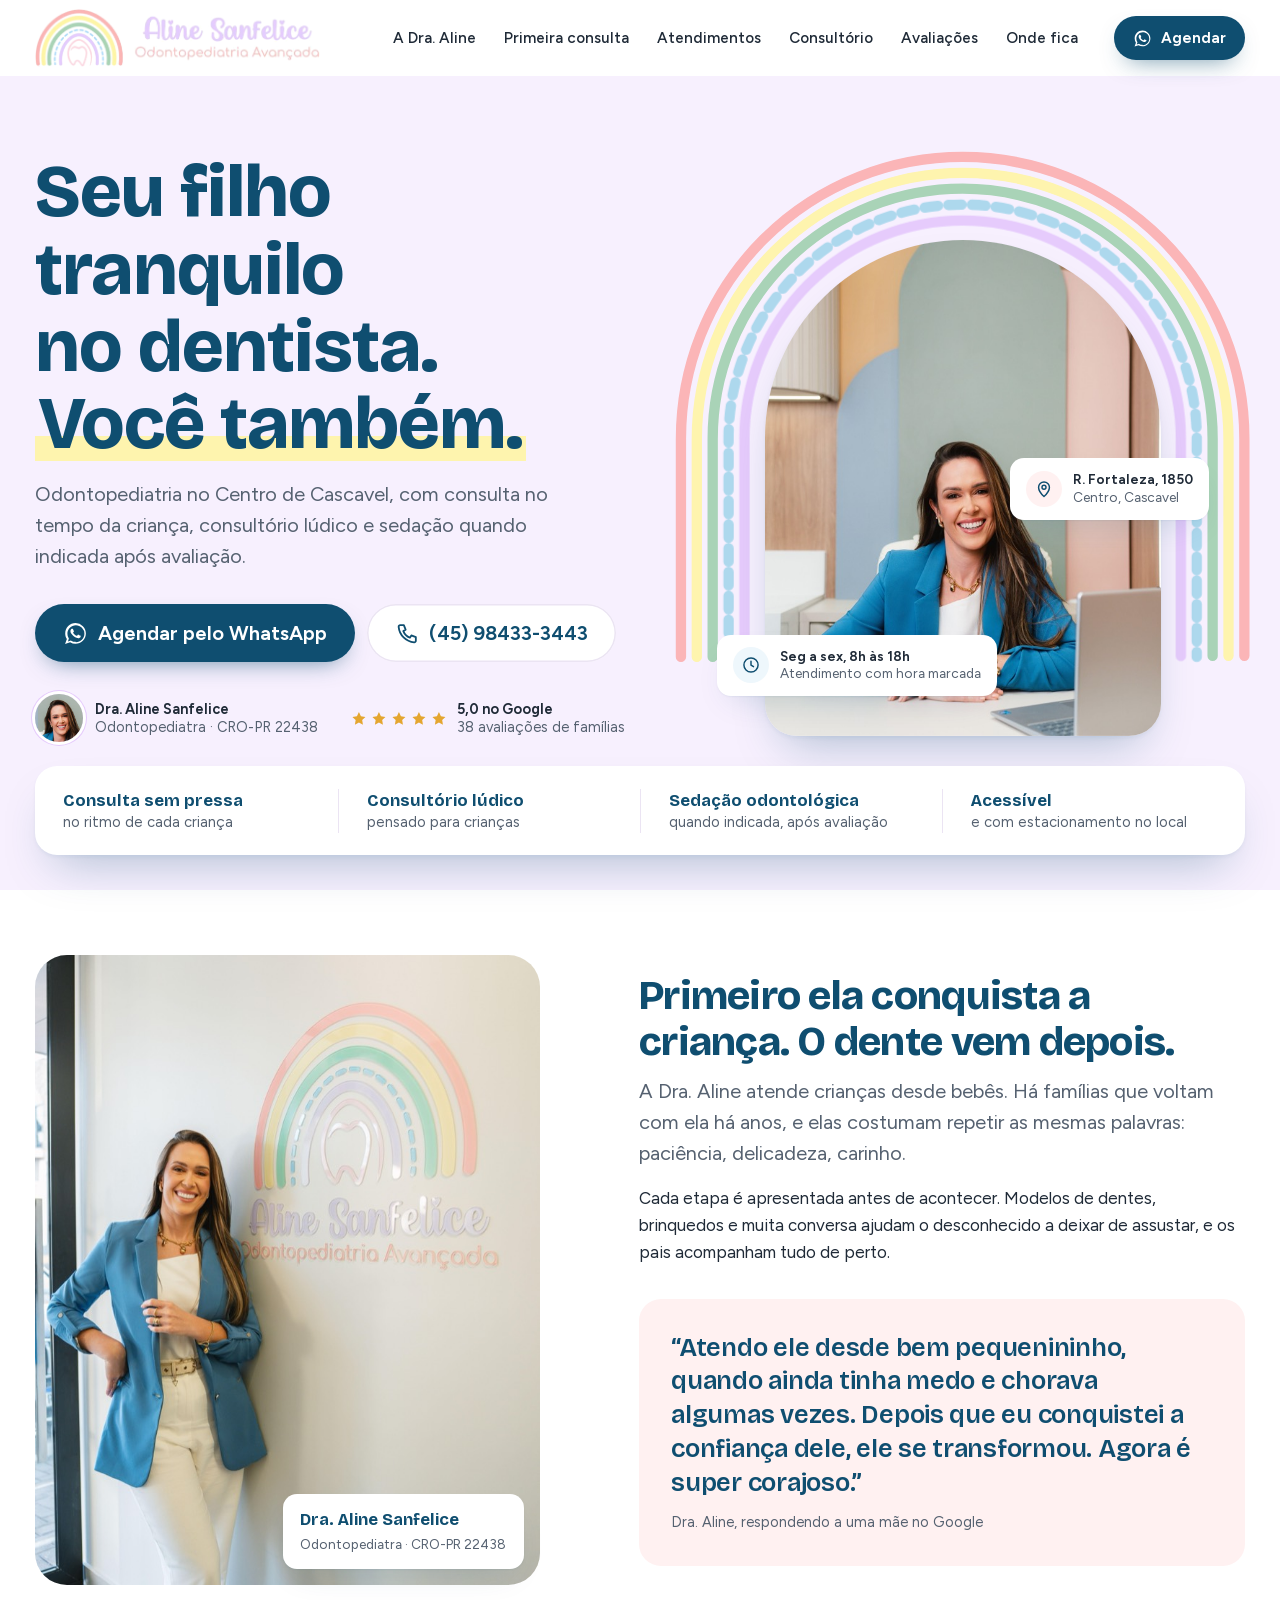
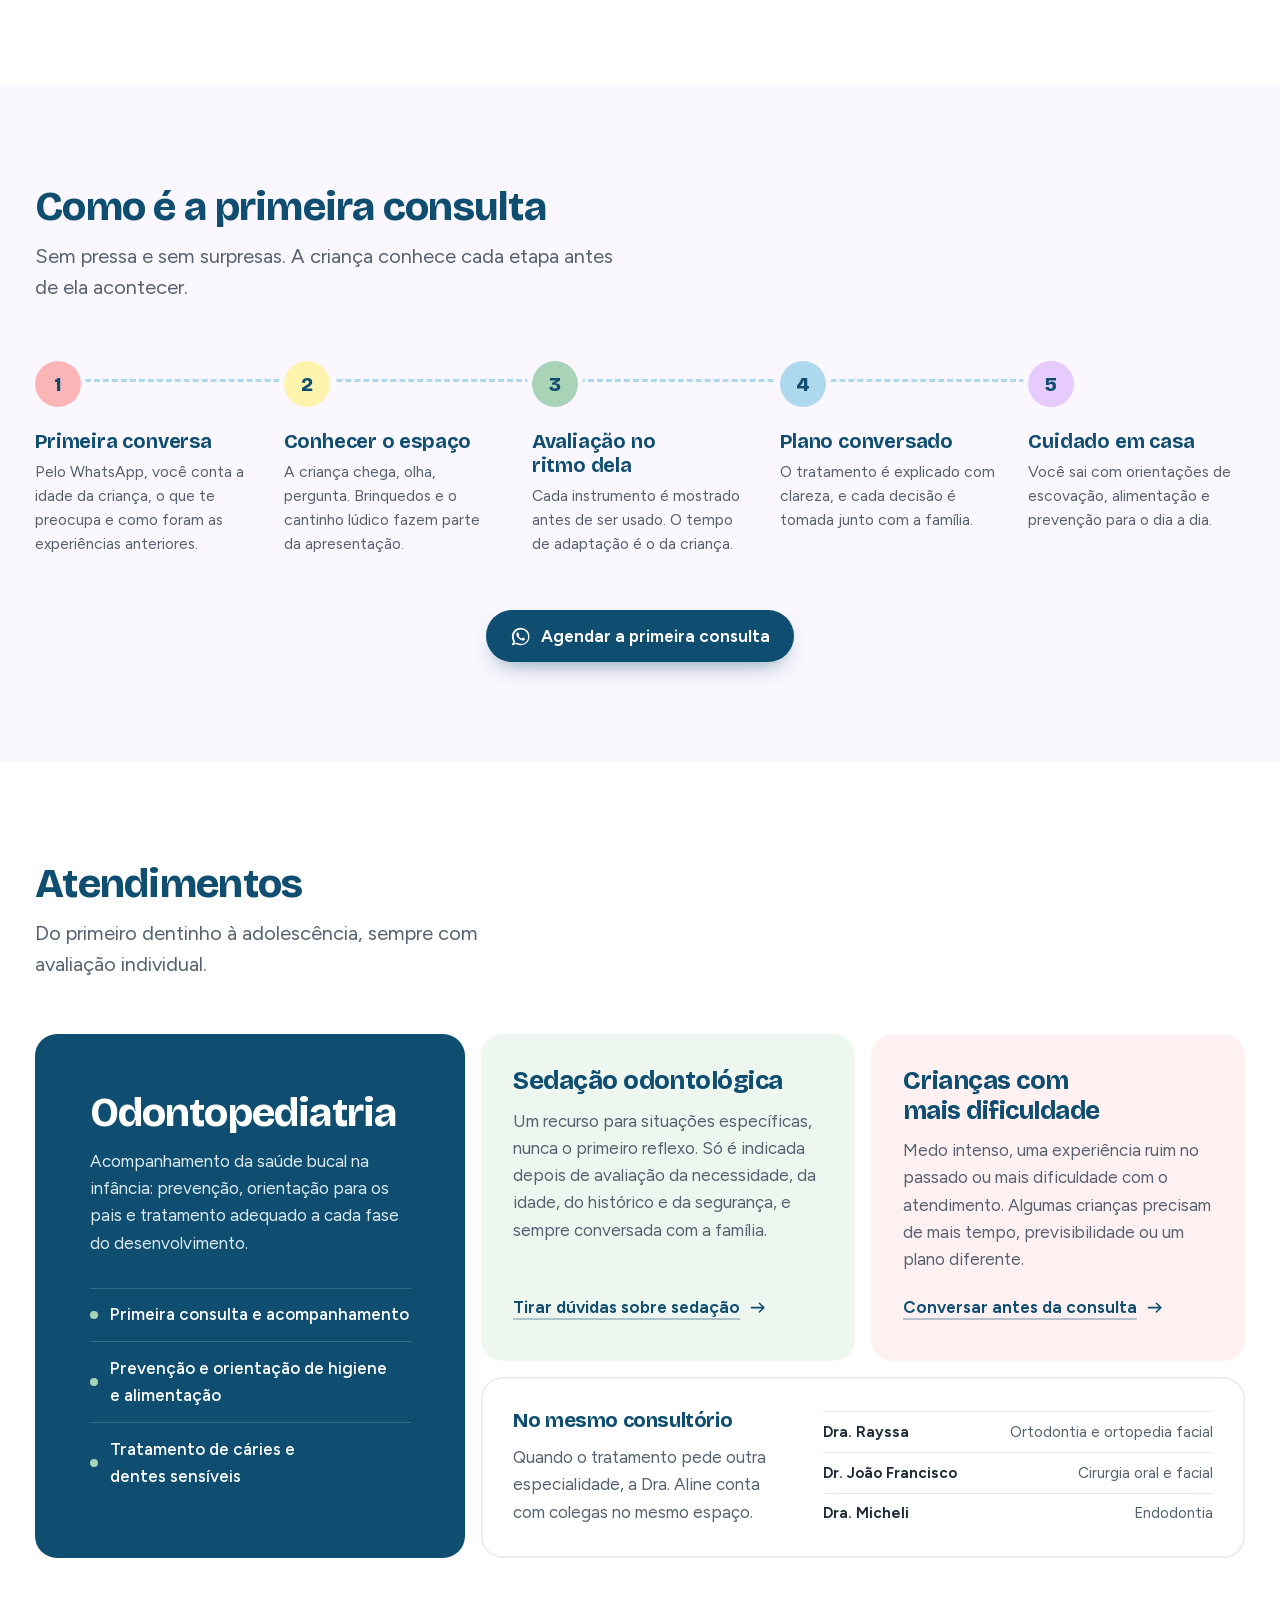
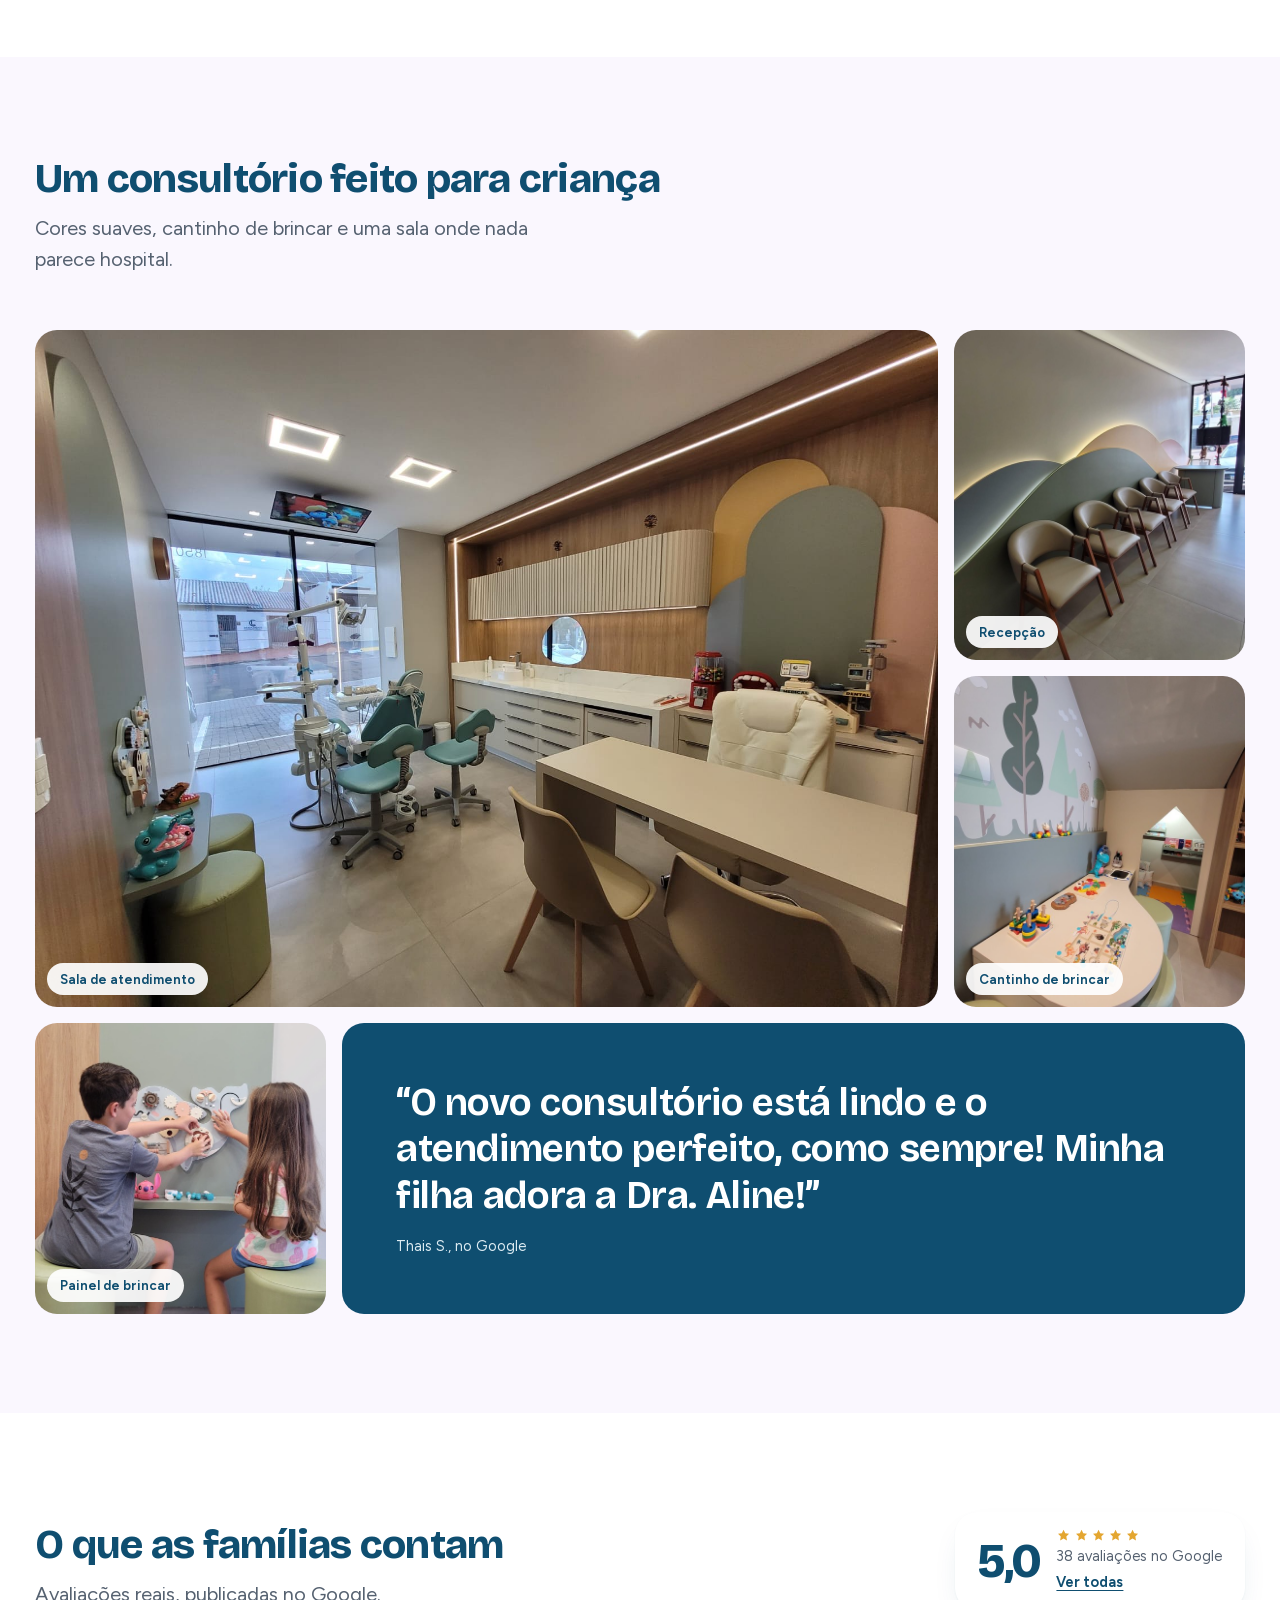
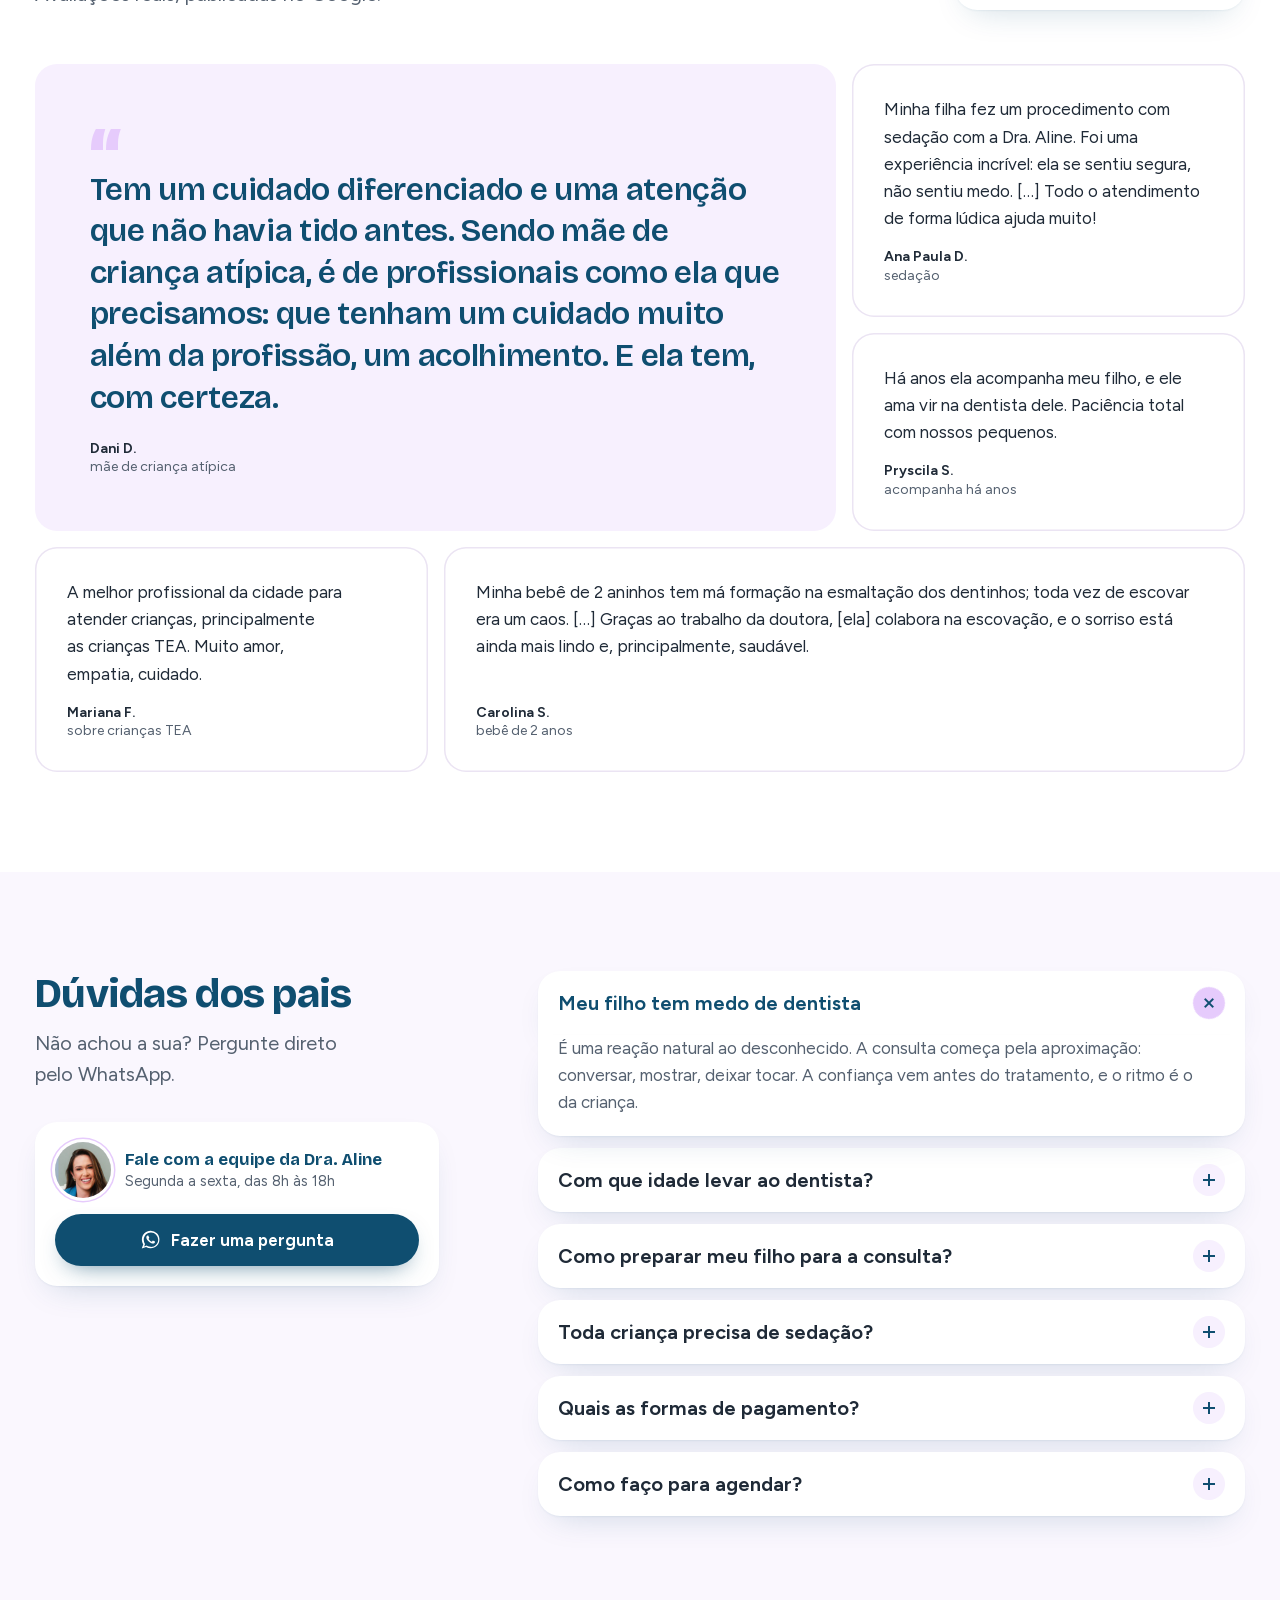
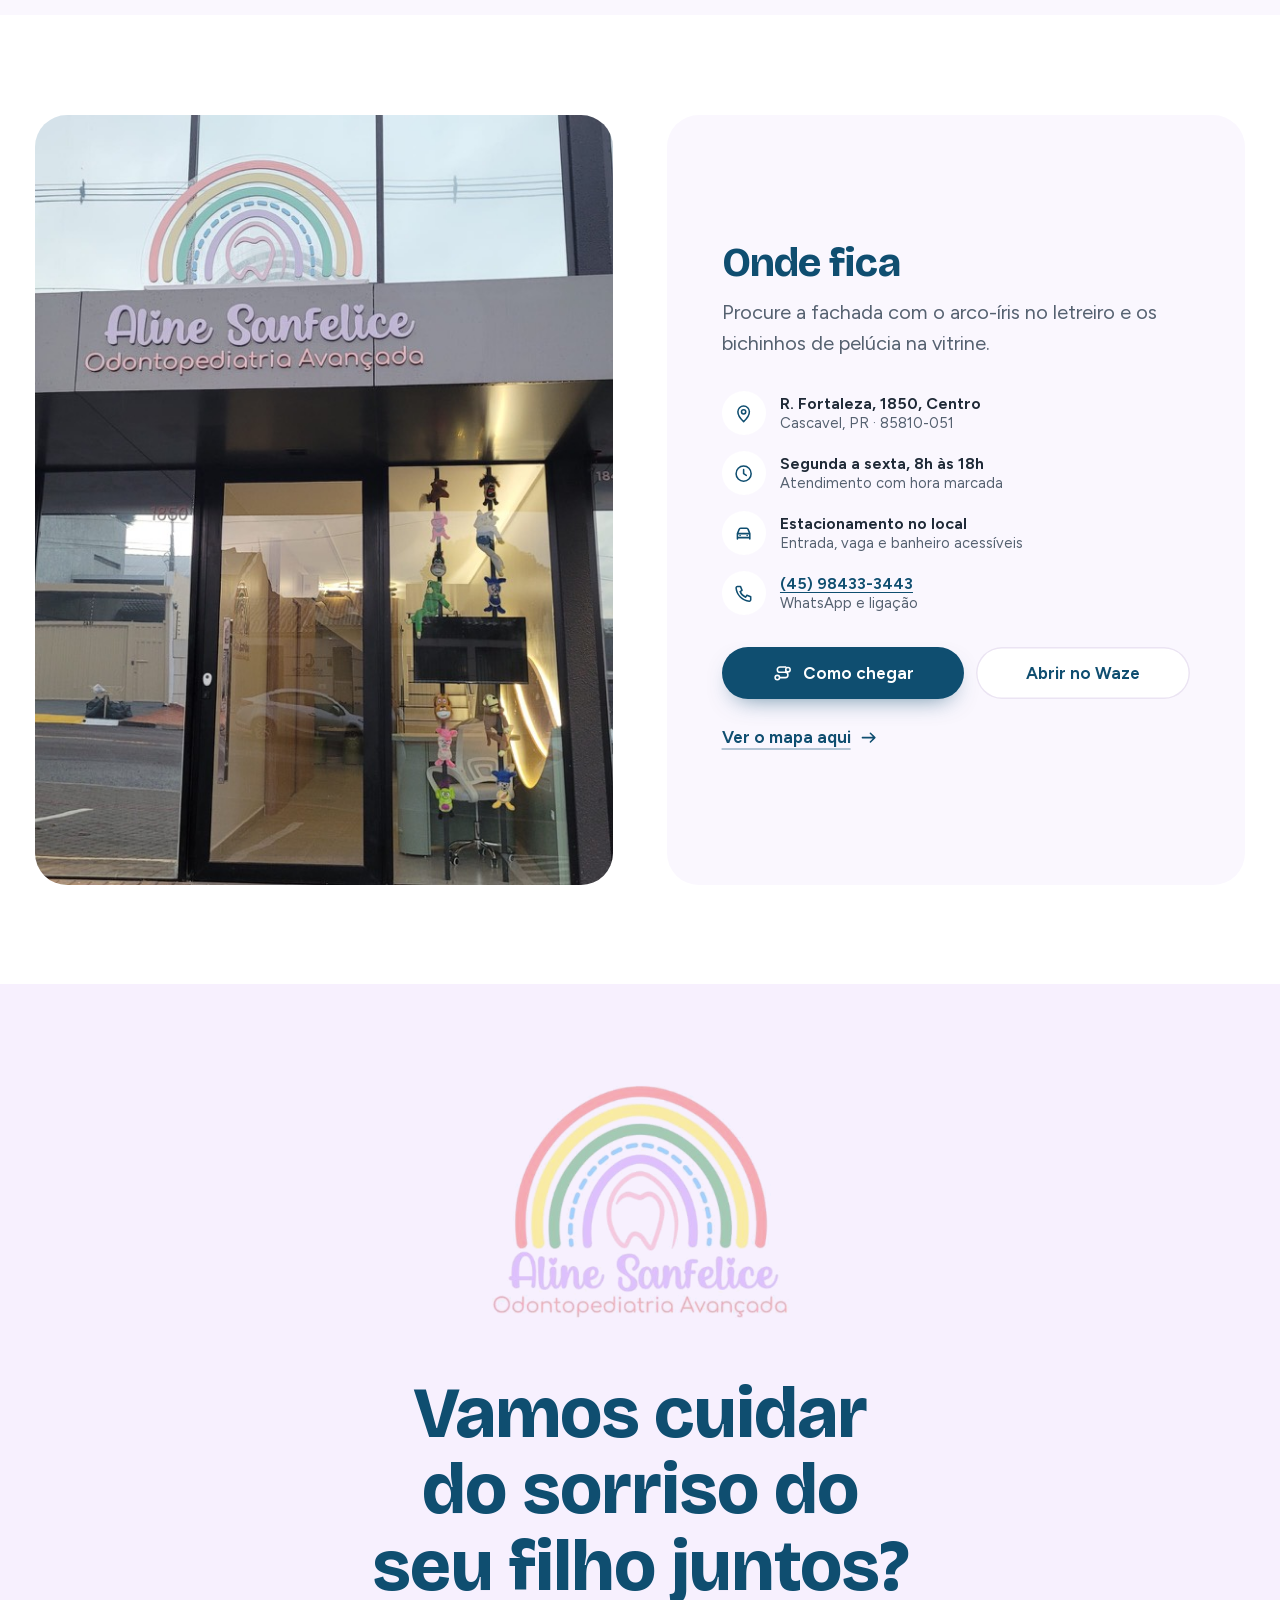
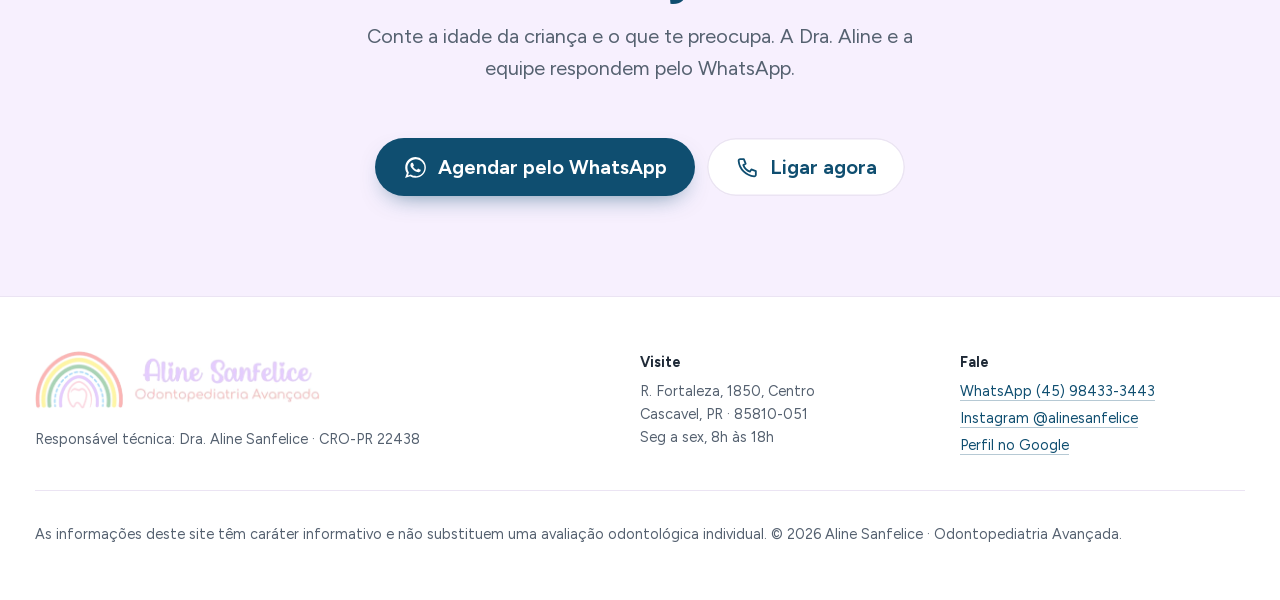
==== commit 4dbb6366: "feat: retrato dentro do arco-íris do logo e acabamento final - Hero: retrato em arco (como os painéi" ====
--- a/index.html
+++ b/index.html
@@ -86,6 +86,7 @@
           <li><a href="#consultorio">Consultório</a></li>
           <li><a href="#avaliacoes">Avaliações</a></li>
           <li><a href="#onde">Onde fica</a></li>
+          <li class="nav__cta"><a class="button button--primary" href="https://wa.me/5545984333443?text=Ol%C3%A1!%20Vim%20pelo%20site%20da%20Dra.%20Aline%20e%20gostaria%20de%20agendar%20uma%20consulta." target="_blank" rel="noopener"><svg class="icon" aria-hidden="true" focusable="false"><use href="#i-whatsapp"/></svg><span>Agendar pelo WhatsApp</span></a></li>
         </ul>
       </nav>
 
@@ -129,18 +130,20 @@
         </div>
 
         <div class="hero__media">
-          <svg class="hero__arcs" viewBox="0 0 400 220" aria-hidden="true" focusable="false">
-            <path d="M20 210a180 180 0 0 1 360 0" stroke="#fbb5b7"/>
-            <path d="M48 210a152 152 0 0 1 304 0" stroke="#fef4ae"/>
-            <path d="M76 210a124 124 0 0 1 248 0" stroke="#a9d3b7"/>
-            <path d="M104 210a96 96 0 0 1 192 0" stroke="#add8ed" stroke-dasharray="14 12"/>
-            <path d="M132 210a68 68 0 0 1 136 0" stroke="#e6cbfc"/>
+          <!-- O arco-íris do logo em volta do retrato, como em volta do dente na marca.
+               Unidades: a foto ocupa x 0–100; o arco do retrato tem centro em (50, 50). -->
+          <svg class="hero__arcs" viewBox="-23 -23 146 130" aria-hidden="true" focusable="false">
+            <path class="arc" style="--i:0" d="M-21 105V50A71 71 0 0 1 121 50V105" stroke="#fbb5b7" pathLength="1"/>
+            <path class="arc" style="--i:1" d="M-17 105V50A67 67 0 0 1 117 50V105" stroke="#fef4ae" pathLength="1"/>
+            <path class="arc" style="--i:2" d="M-13 105V50A63 63 0 0 1 113 50V105" stroke="#a9d3b7" pathLength="1"/>
+            <path class="arc arc--dashed" style="--i:3" d="M-9 105V50A59 59 0 0 1 109 50V105" stroke="#add8ed" stroke-dasharray="3.4 2.6"/>
+            <path class="arc" style="--i:4" d="M-5 105V50A55 55 0 0 1 105 50V105" stroke="#e6cbfc" pathLength="1"/>
           </svg>
           <figure class="hero__photo">
             <img
               src="assets/photos/aline-retrato-960.jpg"
               srcset="assets/photos/aline-retrato-640.jpg 640w, assets/photos/aline-retrato-960.jpg 960w, assets/photos/aline-retrato-1400.jpg 1400w"
-              sizes="(min-width: 960px) 44vw, 100vw"
+              sizes="(min-width: 960px) 34vw, 62vw"
               width="1400" height="2100"
               alt="Dra. Aline Sanfelice sorrindo à mesa do consultório, com painéis em arco nas cores pastel ao fundo"
               fetchpriority="high" decoding="async" />
@@ -294,7 +297,7 @@
 
         <div class="gallery">
           <figure class="gallery__item gallery__item--wide">
-            <img src="assets/photos/sala-1600.jpg" srcset="assets/photos/sala-800.jpg 800w, assets/photos/sala-1600.jpg 1600w" sizes="(min-width: 960px) 58vw, 100vw" width="1600" height="1200" loading="lazy" decoding="async" alt="Sala de atendimento com cadeira infantil, painéis em arco nas cores pastel e mesa de conversa com os pais" />
+            <img src="assets/photos/sala-1600.jpg" srcset="assets/photos/sala-800.jpg 800w, assets/photos/sala-1600.jpg 1600w" sizes="(min-width: 960px) 72vw, 100vw" width="1600" height="1200" loading="lazy" decoding="async" alt="Sala de atendimento com cadeira infantil, painéis em arco nas cores pastel e mesa de conversa com os pais" />
             <figcaption>Sala de atendimento</figcaption>
           </figure>
           <figure class="gallery__item gallery__item--tall">
@@ -306,7 +309,7 @@
             <figcaption>Cantinho de brincar</figcaption>
           </figure>
           <figure class="gallery__item">
-            <img src="assets/photos/brincar-1000.jpg" srcset="assets/photos/brincar-600.jpg 600w, assets/photos/brincar-1000.jpg 1000w" sizes="(min-width: 960px) 30vw, 50vw" width="1000" height="1333" loading="lazy" decoding="async" alt="Duas crianças brincando no painel interativo da parede da recepção" />
+            <img src="assets/photos/brincar-1000.jpg" srcset="assets/photos/brincar-600.jpg 600w, assets/photos/brincar-1000.jpg 1000w" sizes="(min-width: 960px) 25vw, 100vw" width="1000" height="1333" loading="lazy" decoding="async" alt="Duas crianças brincando no painel interativo da parede da recepção" />
             <figcaption>Painel de brincar</figcaption>
           </figure>
           <blockquote class="gallery__quote">
@@ -368,10 +371,16 @@
         <div class="faq__intro">
           <h2 class="section-title" id="faq-title">Dúvidas dos pais</h2>
           <p class="lead">Não achou a sua? Pergunte direto pelo WhatsApp.</p>
-          <a class="button button--primary" href="https://wa.me/5545984333443?text=Ol%C3%A1%2C%20Dra.%20Aline!%20Tenho%20uma%20d%C3%BAvida%20sobre%20o%20atendimento." target="_blank" rel="noopener">
-            <svg class="icon" aria-hidden="true" focusable="false"><use href="#i-whatsapp"/></svg>
-            <span>Fazer uma pergunta</span>
-          </a>
+          <div class="faq__contact">
+            <div class="faq__person">
+              <img src="assets/photos/aline-avatar-200.jpg" width="56" height="56" alt="" loading="lazy" decoding="async" />
+              <p><strong>Fale com a equipe da Dra. Aline</strong>Segunda a sexta, das 8h às 18h</p>
+            </div>
+            <a class="button button--primary" href="https://wa.me/5545984333443?text=Ol%C3%A1%2C%20Dra.%20Aline!%20Tenho%20uma%20d%C3%BAvida%20sobre%20o%20atendimento." target="_blank" rel="noopener">
+              <svg class="icon" aria-hidden="true" focusable="false"><use href="#i-whatsapp"/></svg>
+              <span>Fazer uma pergunta</span>
+            </a>
+          </div>
         </div>
 
         <div class="faq__list" data-concerns>
@@ -412,7 +421,7 @@
     <section class="place section" id="onde" aria-labelledby="place-title">
       <div class="place__inner wrap">
         <figure class="place__photo">
-          <img src="assets/photos/fachada-frente-1000.jpg" srcset="assets/photos/fachada-frente-600.jpg 600w, assets/photos/fachada-frente-1000.jpg 1000w" sizes="(min-width: 960px) 40vw, 100vw" width="1000" height="1333" loading="lazy" decoding="async" alt="Fachada do consultório na Rua Fortaleza, com o letreiro Aline Sanfelice Odontopediatria Avançada e o arco-íris do logo" />
+          <img src="assets/photos/fachada-frente-1000.jpg" srcset="assets/photos/fachada-frente-600.jpg 600w, assets/photos/fachada-frente-1000.jpg 1000w" sizes="(min-width: 960px) 46vw, 100vw" width="1000" height="1333" loading="lazy" decoding="async" alt="Fachada do consultório na Rua Fortaleza, com o letreiro Aline Sanfelice Odontopediatria Avançada e o arco-íris do logo" />
         </figure>
 
         <div class="place__card">
@@ -472,7 +481,7 @@
         <a class="logo" href="#topo" aria-label="Voltar ao início">
           <img class="logo__img" src="assets/brand/logo-horizontal.png" width="589" height="120" alt="Aline Sanfelice Odontopediatria Avançada" loading="lazy" decoding="async" />
         </a>
-        <p>Responsável técnica: Dra. Aline Sanfelice · CRO-PR 22438</p>
+        <p>Responsável técnica: <span class="nowrap">Dra. Aline Sanfelice · CRO-PR 22438</span></p>
       </div>
       <div class="site-footer__col">
         <p class="site-footer__label">Visite</p>
@@ -486,7 +495,7 @@
           <li><a href="https://maps.app.goo.gl/1zPVbfsscRTXwTze8" target="_blank" rel="noopener">Perfil no Google</a></li>
         </ul>
       </div>
-      <p class="site-footer__note">As informações deste site têm caráter informativo e não substituem uma avaliação odontológica individual. © <span data-year>2026</span> Aline Sanfelice · Odontopediatria Avançada.</p>
+      <p class="site-footer__note">As informações deste site têm caráter informativo e não substituem uma avaliação odontológica individual. <span class="nowrap">© <span data-year>2026</span></span> Aline Sanfelice · Odontopediatria Avançada.</p>
     </div>
   </footer>
 
@@ -507,11 +516,6 @@
     <symbol id="i-clock" viewBox="0 0 24 24"><circle cx="12" cy="12" r="8.5" fill="none" stroke="currentColor" stroke-width="1.75"/><path fill="none" stroke="currentColor" stroke-width="1.75" stroke-linecap="round" d="M12 7.5V12l3 2"/></symbol>
     <symbol id="i-pin" viewBox="0 0 24 24"><path fill="none" stroke="currentColor" stroke-width="1.75" stroke-linecap="round" stroke-linejoin="round" d="M12 21s-6.5-5.6-6.5-11a6.5 6.5 0 0 1 13 0c0 5.4-6.5 11-6.5 11z"/><circle cx="12" cy="10" r="2.4" fill="none" stroke="currentColor" stroke-width="1.75"/></symbol>
     <symbol id="i-route" viewBox="0 0 24 24"><path fill="none" stroke="currentColor" stroke-width="1.75" stroke-linecap="round" stroke-linejoin="round" d="M6 19a2.5 2.5 0 1 0 0-5 2.5 2.5 0 0 0 0 5zm12-9a2.5 2.5 0 1 0 0-5 2.5 2.5 0 0 0 0 5zM8.5 16.5H15a3 3 0 0 0 0-6H9a3 3 0 0 1 0-6h6.5"/></symbol>
-    <symbol id="i-tooth" viewBox="0 0 24 24"><path fill="none" stroke="currentColor" stroke-width="1.75" stroke-linejoin="round" d="M7.4 13.6C5.6 9 7.8 4.5 11 5.3c.5.1.7.3 1 .3s.5-.2 1-.3c3.2-.8 5.4 3.7 3.6 8.3-.9 2.3-1 4-1.4 6.2-.3 1.5-1.8 1.6-2.1.2l-.6-2.8c-.2-.8-1.3-.8-1.5 0l-.6 2.8c-.3 1.4-1.8 1.3-2.1-.2-.4-2.2-.5-3.9-1.4-6.2z"/></symbol>
-    <symbol id="i-heart" viewBox="0 0 24 24"><path fill="none" stroke="currentColor" stroke-width="1.75" stroke-linejoin="round" d="M12 19.5s-7.5-4.4-7.5-10A4.2 4.2 0 0 1 12 7a4.2 4.2 0 0 1 7.5 2.5c0 5.6-7.5 10-7.5 10z"/></symbol>
-    <symbol id="i-sparkle" viewBox="0 0 24 24"><path fill="none" stroke="currentColor" stroke-width="1.75" stroke-linejoin="round" d="M12 3.5l1.9 5.1 5.1 1.9-5.1 1.9L12 17.5l-1.9-5.1L5 10.5l5.1-1.9zM18.5 16l.7 1.8 1.8.7-1.8.7-.7 1.8-.7-1.8-1.8-.7 1.8-.7z"/></symbol>
-    <symbol id="i-moon" viewBox="0 0 24 24"><path fill="none" stroke="currentColor" stroke-width="1.75" stroke-linejoin="round" d="M19 14.5A7.5 7.5 0 0 1 9.5 5a7.5 7.5 0 1 0 9.5 9.5z"/></symbol>
-    <symbol id="i-access" viewBox="0 0 24 24"><circle cx="12" cy="4.8" r="1.6" fill="currentColor"/><path fill="none" stroke="currentColor" stroke-width="1.75" stroke-linecap="round" stroke-linejoin="round" d="M5.5 8.5 12 9.5l6.5-1M12 9.5v4.5m0 0-3 6.5m3-6.5 3 6.5"/></symbol>
     <symbol id="i-car" viewBox="0 0 24 24"><path fill="none" stroke="currentColor" stroke-width="1.75" stroke-linecap="round" stroke-linejoin="round" d="M5 16.5V12l1.8-4.5A2 2 0 0 1 8.7 6h6.6a2 2 0 0 1 1.9 1.5L19 12v4.5M5 16.5h14M5 16.5V18m14-1.5V18M5 12h14"/><circle cx="8" cy="14.2" r=".9" fill="currentColor"/><circle cx="16" cy="14.2" r=".9" fill="currentColor"/></symbol>
   </svg>
 
--- a/css/base.css
+++ b/css/base.css
@@ -293,3 +293,7 @@
     transition-duration: 0.01ms !important;
   }
 }
+
+.nowrap {
+  white-space: nowrap;
+}
--- a/css/sections.css
+++ b/css/sections.css
@@ -97,6 +97,25 @@
 .nav__list a[aria-current="true"] {
   background: var(--fundo-suave);
   color: var(--azul);
+}
+
+.nav__cta {
+  margin-top: 0.5rem;
+  padding-top: 0.75rem;
+  border-top: 1px solid var(--linha);
+}
+
+.nav__list .nav__cta a {
+  display: flex;
+  padding: 0.85rem 1.5rem;
+  border-radius: var(--r-pill);
+  font-size: var(--step-0);
+  color: var(--branco);
+}
+
+.nav__list .nav__cta a:hover {
+  background: var(--azul-profundo);
+  color: var(--branco);
 }
 
 .header-cta {
@@ -126,6 +145,7 @@
     font-weight: 550;
   }
 
+  .nav__cta { display: none; }
   .header-cta { display: inline-flex; margin-left: var(--space-xs); }
 }
 
@@ -226,46 +246,76 @@
   text-underline-offset: 0.2em;
 }
 
+/* O retrato fica dentro de um arco (os painéis do consultório e o logo são
+   arcos) e o arco-íris do logo o contorna. --w é a largura do retrato. */
 .hero__media {
+  --w: min(216px, 60vw);
   position: relative;
   order: -1;
+  justify-self: center;
+  width: var(--w);
+  margin-top: calc(var(--w) * 0.24);
 }
 
 .hero__card {
   display: none !important;
 }
 
-@media (min-width: 600px) {
+@media (min-width: 960px) {
   .hero__card { display: flex !important; }
 }
 
 .hero__arcs {
-  display: none;
   position: absolute;
   z-index: 0;
-  right: -18%;
-  top: -10%;
-  width: 115%;
+  left: calc(var(--w) * -0.23);
+  top: calc(var(--w) * -0.23);
+  width: calc(var(--w) * 1.46);
+  max-width: none;
+  overflow: visible;
   fill: none;
-  stroke-width: 20;
+  stroke-width: 2.6;
   stroke-linecap: round;
   pointer-events: none;
+}
+
+/* O arco-íris se desenha uma vez ao abrir a página, faixa por faixa */
+.hero__arcs .arc {
+  stroke-dasharray: 1;
+  animation: arc-draw 1.5s var(--ease-out) calc(0.2s + var(--i) * 0.11s) both;
+}
+
+.hero__arcs .arc--dashed {
+  stroke-dasharray: 3.4 2.6;
+  animation: arc-fade 0.9s var(--ease-out) calc(0.55s + var(--i) * 0.11s) both;
+}
+
+@keyframes arc-draw {
+  from { stroke-dashoffset: 1; }
+  to { stroke-dashoffset: 0; }
+}
+
+@keyframes arc-fade {
+  from { opacity: 0; }
+  to { opacity: 1; }
 }
 
 .hero__photo {
   position: relative;
   z-index: 1;
   overflow: hidden;
-  aspect-ratio: 16 / 11;
-  border-radius: var(--r-lg);
+  aspect-ratio: 4 / 5;
+  /* semicírculo no topo: raio horizontal 50% da largura = 40% da altura */
+  border-radius: 50% 50% var(--r-lg) var(--r-lg) / 40% 40% var(--r-lg) var(--r-lg);
   box-shadow: var(--shadow-float);
+  background: var(--lilas-50);
 }
 
 .hero__photo img {
   width: 100%;
   height: 100%;
   object-fit: cover;
-  object-position: 50% 42%;
+  object-position: 50% 30%;
   animation: photo-in 1.2s var(--ease-out) both;
 }
 
@@ -310,7 +360,7 @@
 
 .hero__card--place {
   right: -0.5rem;
-  top: 1.25rem;
+  top: 42%;
   animation-delay: 0.5s;
 }
 
@@ -330,33 +380,30 @@
 
 @media (min-width: 600px) {
   .hero__actions .button { flex: 0 0 auto; }
-  .hero__photo { aspect-ratio: 16 / 9; }
-  .hero__photo img { object-position: 50% 40%; }
+  .hero__media { --w: 320px; }
 }
 
 @media (min-width: 960px) {
   .hero {
-    padding-block: var(--space-l) calc(var(--space-xl) + 3rem);
+    padding-block: calc(var(--space-l) + 1.5rem) calc(var(--space-xl) + 3rem);
   }
 
   .hero__inner {
     grid-template-columns: minmax(0, 1.05fr) minmax(0, 1fr);
     align-items: center;
-    gap: var(--space-xl);
-  }
-
-  .hero__media { order: 0; }
-  .hero__arcs { display: block; }
-
-  .hero__photo {
-    aspect-ratio: 4 / 5;
-    max-height: 660px;
-  }
-
-  .hero__photo img { object-position: 50% 45%; }
-
-  .hero__card--hours { left: -2.5rem; bottom: 2.5rem; }
-  .hero__card--place { right: -1.5rem; top: 2.5rem; }
+    gap: var(--space-l);
+  }
+
+  .hero__media {
+    --w: clamp(340px, 31vw, 460px);
+    order: 0;
+    margin-top: calc(var(--w) * 0.2);
+  }
+
+  .hero__photo img { object-position: 50% 40%; }
+
+  .hero__card--hours { left: -3rem; bottom: 2.5rem; }
+  .hero__card--place { right: -3rem; top: 44%; }
 }
 
 /* ───────── Faixa de confiança ───────── */
@@ -528,11 +575,42 @@
   color: var(--azul);
 }
 
-.step--rosa .step__n { background: var(--rosa); }
-.step--amarelo .step__n { background: var(--amarelo); }
-.step--menta .step__n { background: var(--menta); }
-.step--azul .step__n { background: var(--ceu); }
-.step--lilas .step__n { background: var(--lilas); }
+.step--rosa { --band: var(--rosa); --i: 0; }
+.step--amarelo { --band: var(--amarelo); --i: 1; }
+.step--menta { --band: var(--menta); --i: 2; }
+.step--azul { --band: var(--ceu); --i: 3; }
+.step--lilas { --band: var(--lilas); --i: 4; }
+
+.step__n { background: var(--band); }
+
+/* Trilha desenhada ao entrar na tela (o JS só marca "pending" quando o
+   visitante aceita movimento; sem JS a trilha já aparece inteira). */
+.step:not(:last-child)::before,
+.steps::before {
+  transition: clip-path 0.9s var(--ease-out) calc(var(--i, 0) * 0.28s);
+}
+
+.steps[data-draw="pending"] .step::before {
+  clip-path: inset(0 0 100% 0);
+}
+
+.step__n::after {
+  content: "";
+  position: absolute;
+  inset: 0;
+  border-radius: 50%;
+  box-shadow: 0 0 0 0 var(--band);
+  opacity: 0;
+}
+
+.steps[data-draw="done"] .step__n::after {
+  animation: stop-ring 1.1s var(--ease-out) calc(0.1s + var(--i) * 0.28s);
+}
+
+@keyframes stop-ring {
+  from { opacity: 0.9; box-shadow: 0 0 0 0 var(--band); }
+  to { opacity: 0; box-shadow: 0 0 0 14px var(--band); }
+}
 
 .step h3 {
   font-family: var(--font-display);
@@ -557,7 +635,7 @@
     grid-template-columns: repeat(5, minmax(0, 1fr));
     gap: var(--space-m);
     padding-left: 0;
-    padding-top: 4.25rem;
+    padding-top: 4.5rem;
   }
   .step:not(:last-child)::before { display: none; }
   .steps::before {
@@ -569,9 +647,12 @@
     bottom: auto;
     border-left: 0;
     border-top: 3px dashed var(--ceu);
-  }
+    transition-duration: 1.4s;
+    transition-delay: 0s;
+  }
+  .steps[data-draw="pending"]::before { clip-path: inset(0 100% 0 0); }
   .step__n { left: 0; top: -4.25rem; }
-  .step h3 { padding-top: 0; min-height: 2.4em; display: flex; align-items: flex-end; }
+  .step h3 { padding-top: 0; }
 }
 
 .section-cta {
@@ -612,21 +693,6 @@
   margin-top: auto;
 }
 
-.service__icon {
-  display: grid;
-  place-items: center;
-  width: 52px;
-  height: 52px;
-  border-radius: 16px;
-  background: var(--branco);
-  color: var(--azul);
-}
-
-.service__icon .icon {
-  width: 26px;
-  height: 26px;
-}
-
 .service--feature {
   background: var(--azul);
 }
@@ -638,11 +704,6 @@
 
 .service--feature p {
   color: var(--azul-claro);
-}
-
-.service--feature .service__icon {
-  background: rgba(255, 255, 255, 0.12);
-  color: var(--branco);
 }
 
 .service__list {
@@ -879,6 +940,16 @@
   line-height: 1.6;
 }
 
+@media (hover: hover) {
+  .review:not(.review--big) {
+    transition: box-shadow 0.35s var(--ease-out), transform 0.35s var(--ease-out);
+  }
+  .review:not(.review--big):hover {
+    transform: translateY(-2px);
+    box-shadow: inset 0 0 0 1.5px var(--lilas), var(--shadow-card);
+  }
+}
+
 .review footer {
   display: flex;
   align-items: center;
@@ -896,26 +967,22 @@
   color: var(--tinta);
 }
 
-.review__avatar {
-  display: grid;
-  place-items: center;
-  width: 40px;
-  height: 40px;
-  border-radius: 50%;
-  font-family: var(--font-display);
-  font-weight: 750;
-  color: var(--azul);
-  background: var(--ceu-50);
-}
-
-.review:nth-child(2) .review__avatar { background: var(--menta-50); }
-.review:nth-child(3) .review__avatar { background: var(--amarelo-50); }
-.review:nth-child(4) .review__avatar { background: var(--rosa-50); }
-.review:nth-child(5) .review__avatar { background: var(--lilas-50); }
-
 .review--big {
+  position: relative;
   background: var(--lilas-50);
   box-shadow: none;
+}
+
+.review--big::before {
+  content: "\201C";
+  display: block;
+  height: 2.1rem;
+  margin-bottom: -0.35rem;
+  font-family: var(--font-display);
+  font-size: 5rem;
+  font-weight: 800;
+  line-height: 1;
+  color: var(--lilas);
 }
 
 .review--big p {
@@ -927,10 +994,6 @@
   color: var(--azul);
 }
 
-.review--big .review__avatar {
-  background: var(--branco);
-}
-
 @media (min-width: 760px) {
   .reviews__head {
     grid-template-columns: 1fr auto;
@@ -957,8 +1020,44 @@
   gap: var(--space-l);
 }
 
-.faq__intro .button {
+.faq__contact {
+  display: grid;
+  gap: 1rem;
   margin-top: var(--space-m);
+  padding: 1.25rem;
+  border-radius: var(--r-md);
+  background: var(--branco);
+  box-shadow: var(--shadow-card);
+  max-width: 26rem;
+}
+
+.faq__person {
+  display: flex;
+  align-items: center;
+  gap: 0.85rem;
+}
+
+.faq__person img {
+  width: 56px;
+  height: 56px;
+  border-radius: 50%;
+  object-fit: cover;
+  object-position: 50% 30%;
+  box-shadow: 0 0 0 3px var(--branco), 0 0 0 4.5px var(--lilas);
+}
+
+.faq__person p {
+  display: grid;
+  font-size: 0.9rem;
+  line-height: 1.35;
+  color: var(--tinta-suave);
+}
+
+.faq__person strong {
+  font-family: var(--font-display);
+  font-size: 1.05rem;
+  font-weight: 700;
+  color: var(--azul);
 }
 
 .faq__list {
@@ -1113,6 +1212,10 @@
   margin-top: var(--space-m);
 }
 
+.place__actions .button {
+  flex: 1 1 auto;
+}
+
 .place__map {
   margin-top: var(--space-s);
 }
@@ -1272,6 +1375,7 @@
 @media (prefers-reduced-motion: reduce) {
   .hero__photo img,
   .hero__card,
+  .hero__arcs .arc,
   .faq__body:not([hidden]) {
     animation: none;
   }
